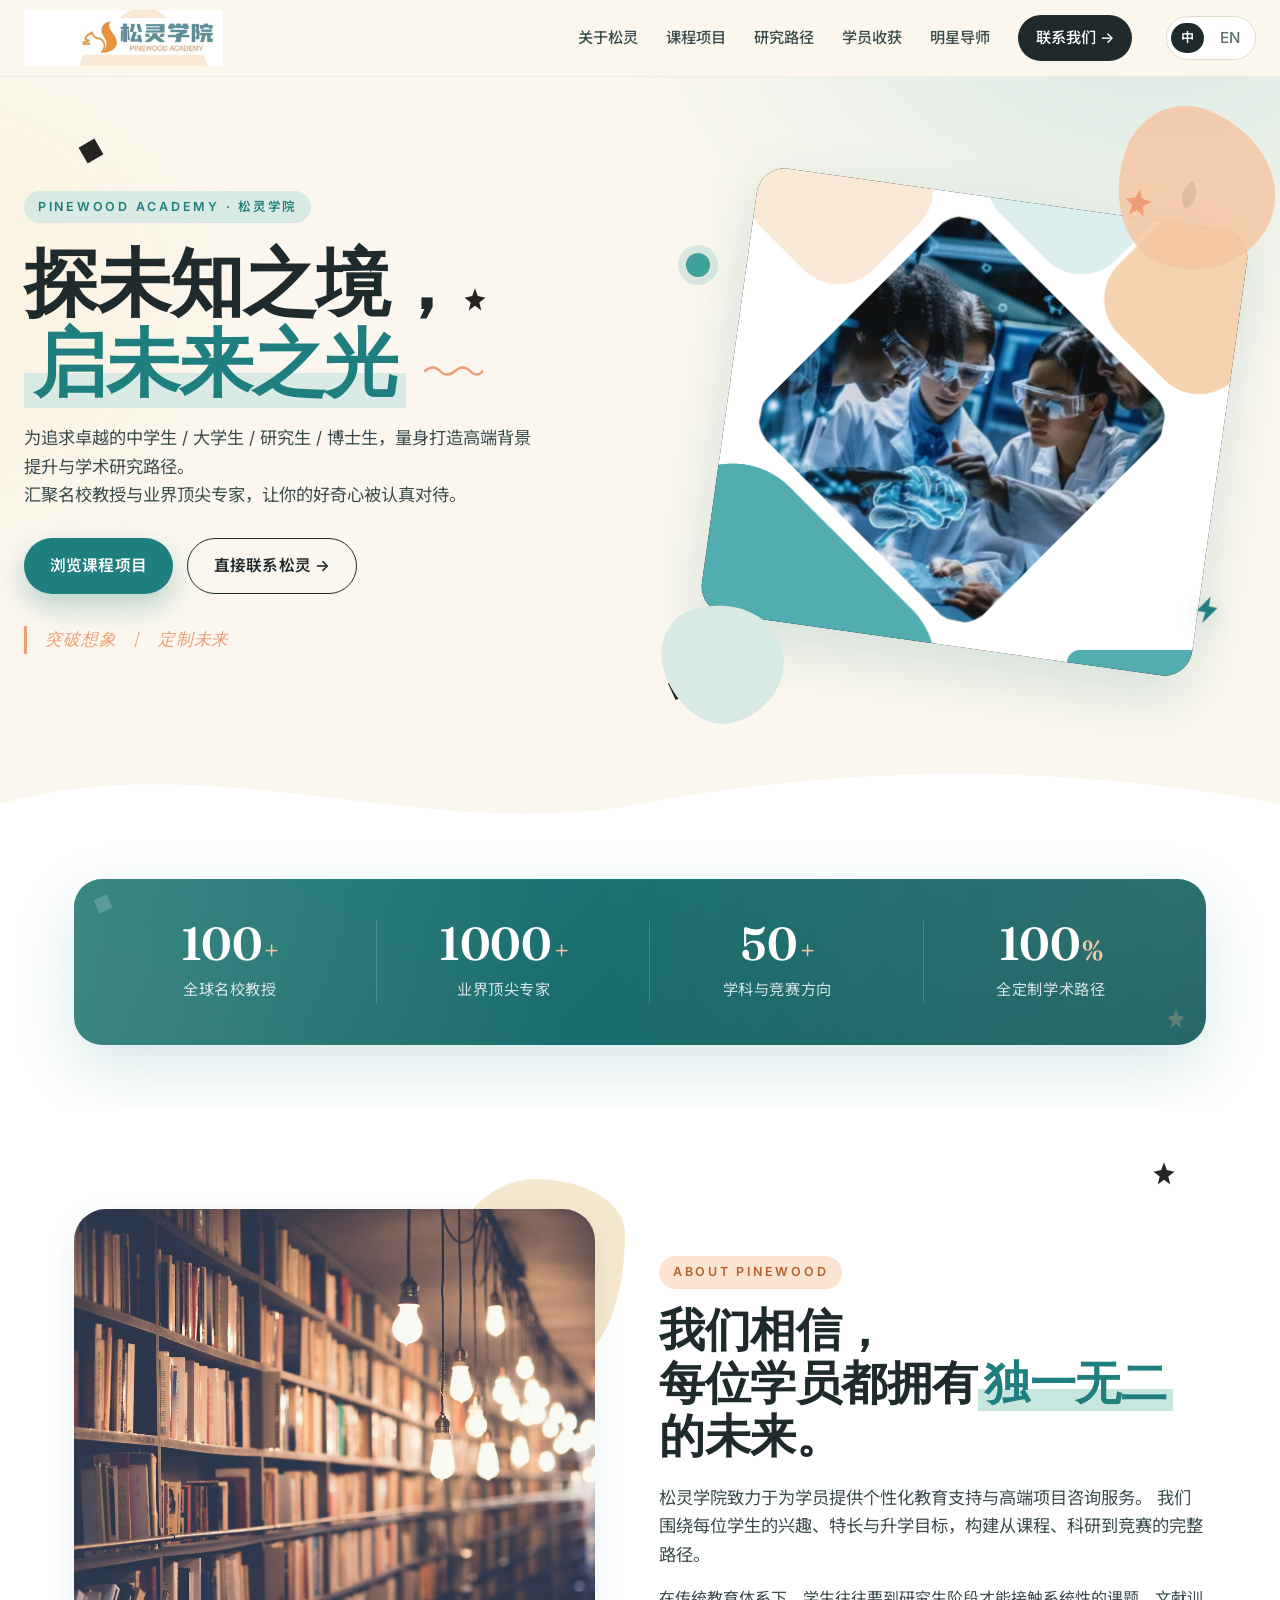
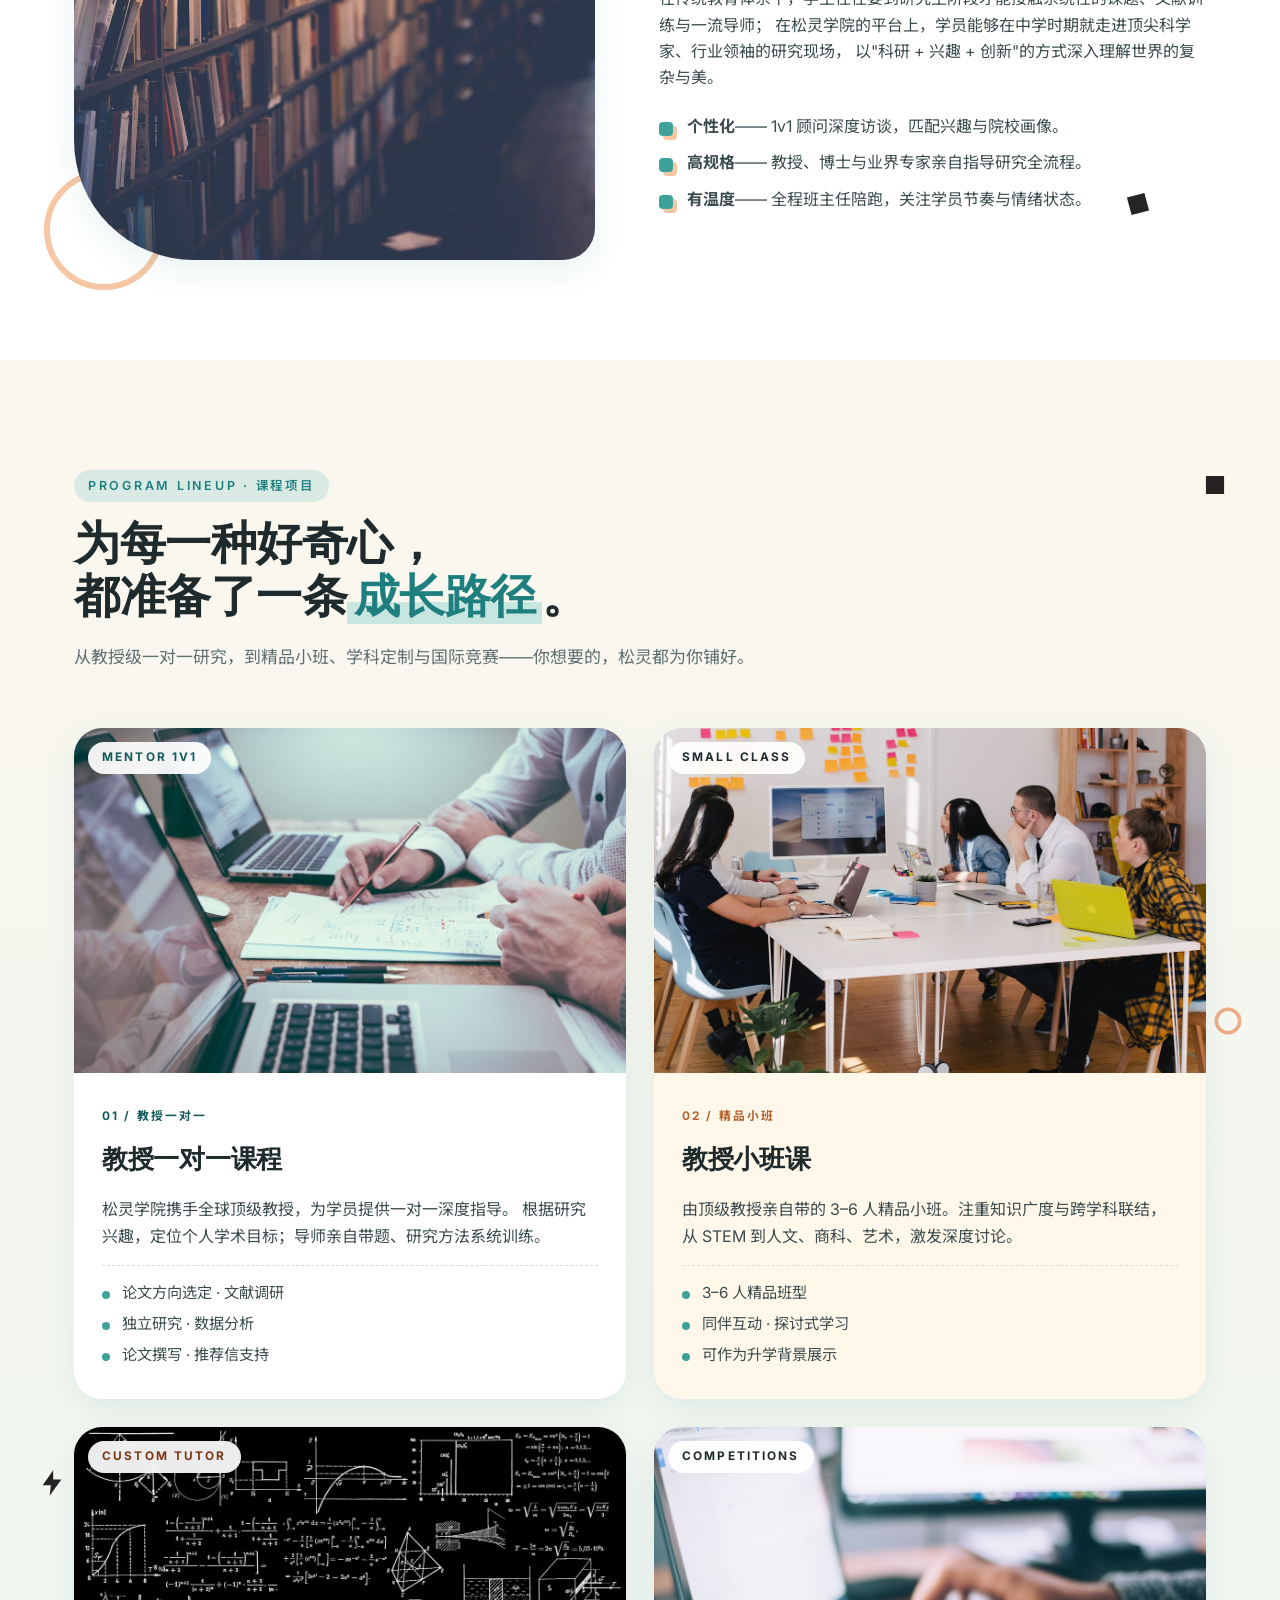
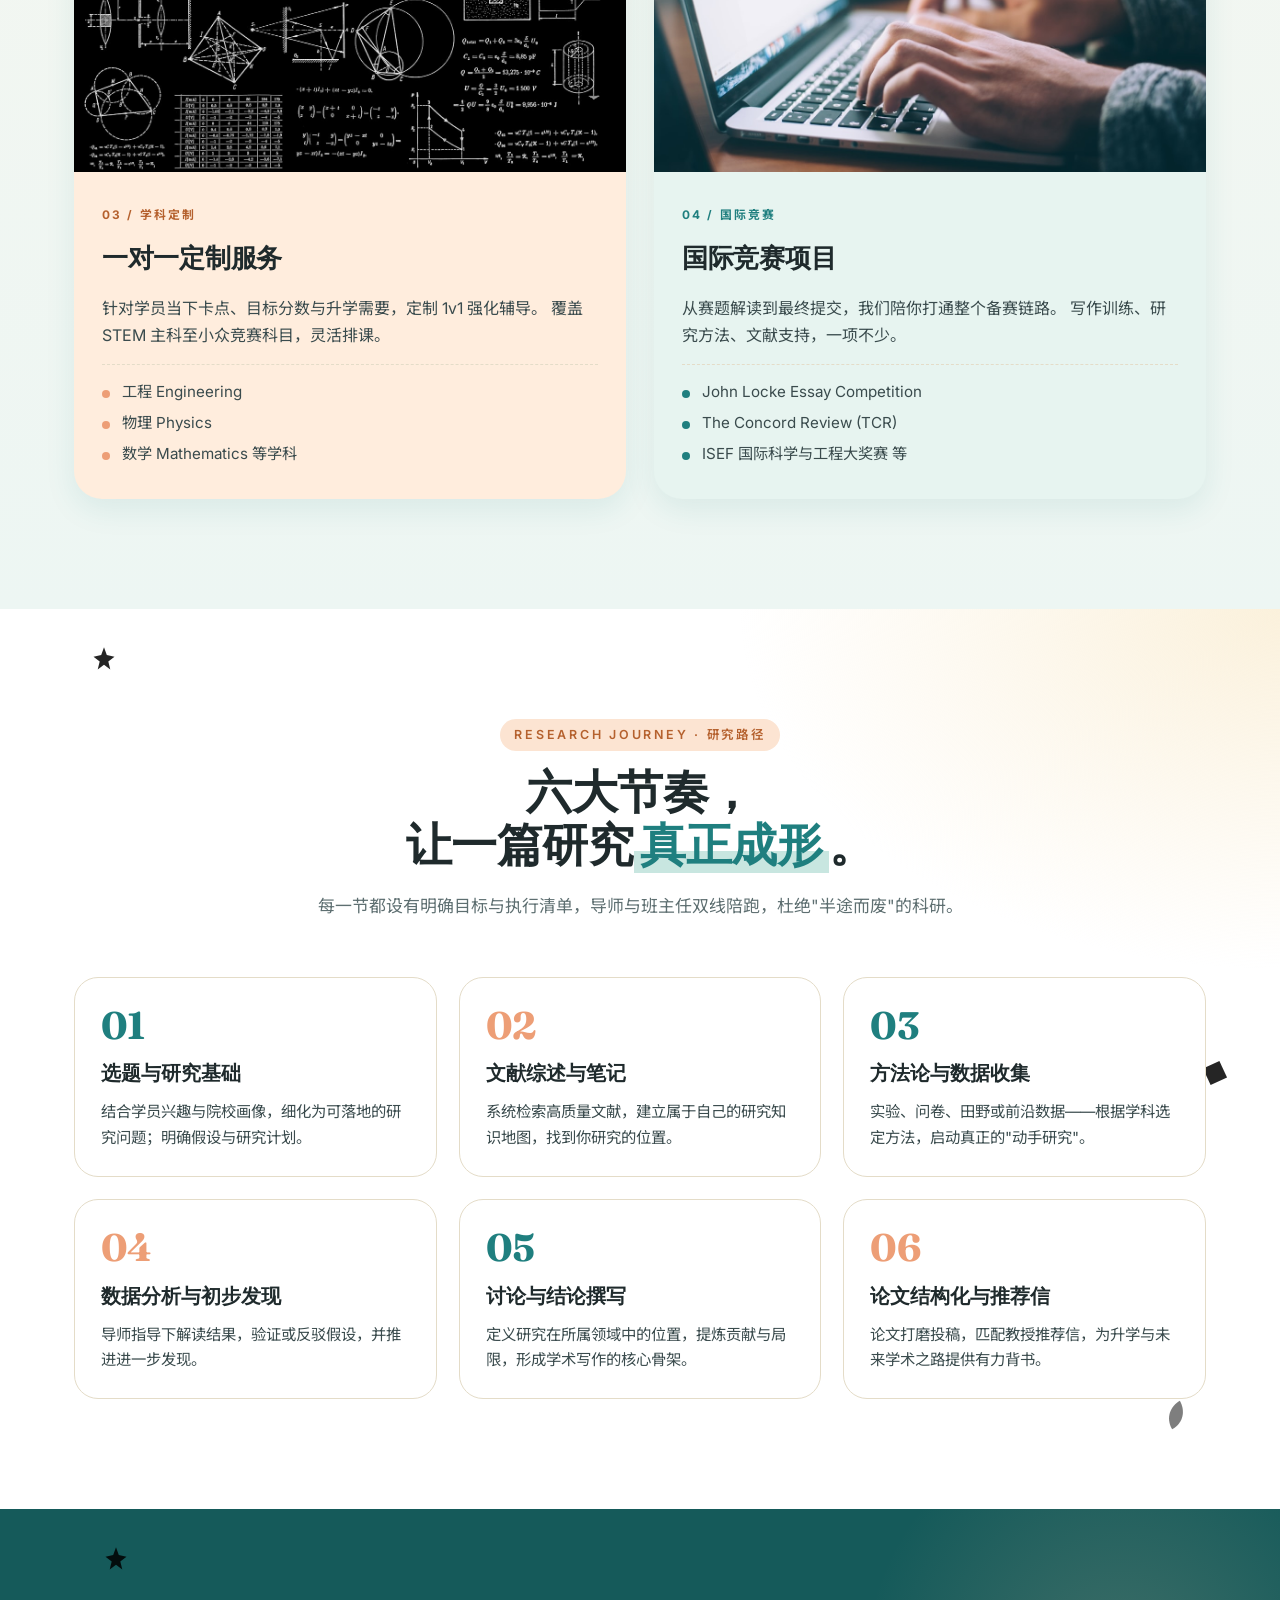
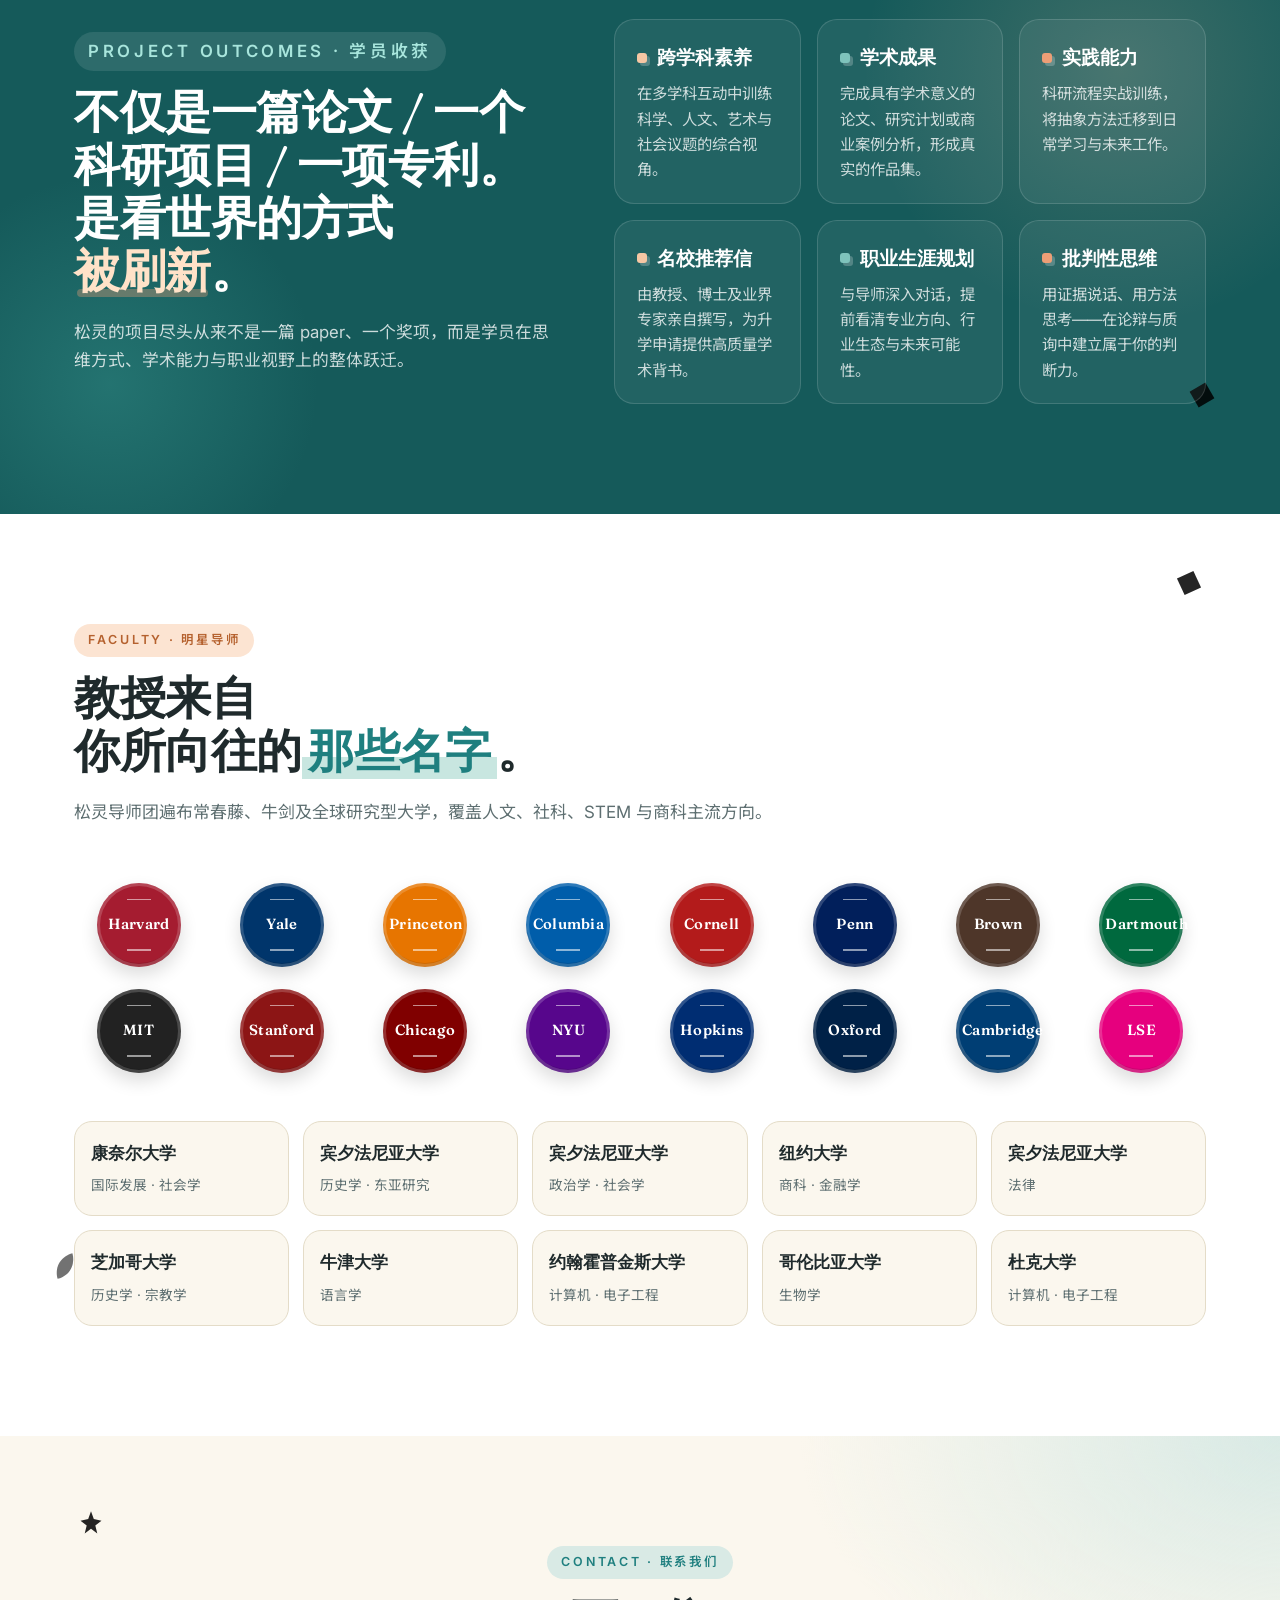
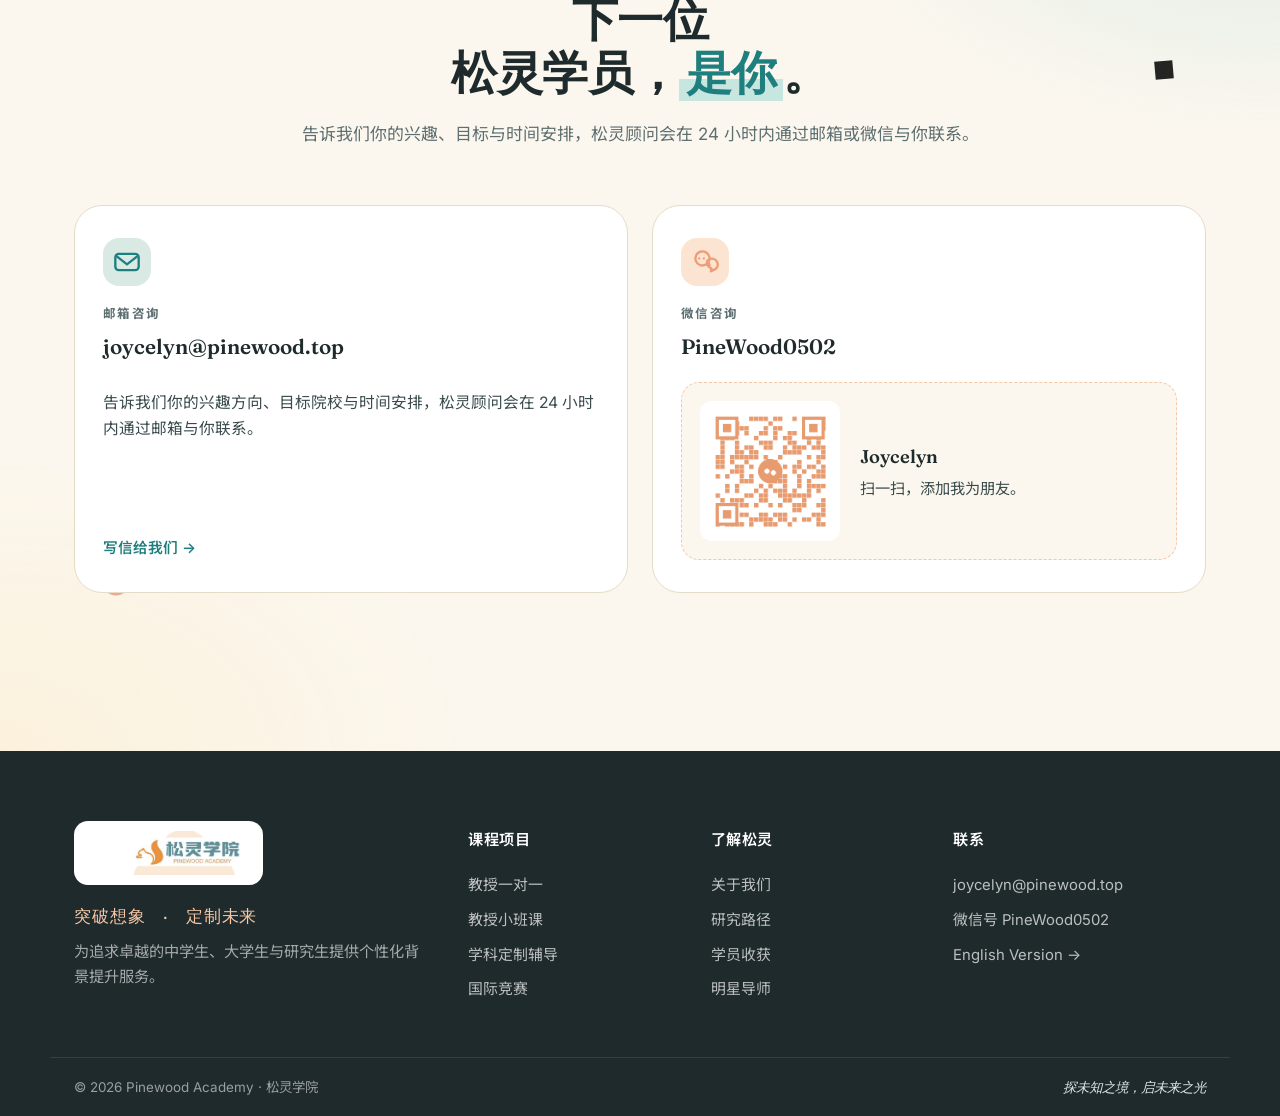
==== index.html @ 73271fda "Outcomes title: put 被刷新 on its own line" ====
<!doctype html>
<html lang="zh-CN">
<head>
  <meta charset="utf-8" />
  <meta name="viewport" content="width=device-width, initial-scale=1" />
  <title>Pinewood Academy · 松灵学院 — 突破想象 · 定制未来</title>
  <meta name="description" content="松灵学院 Pinewood Academy 为中学生、大学生、研究生与博士生提供个性化背景提升服务：教授 1v1 科研、小班课、学科定制辅导（工程、物理、数学），及 John Locke、TCR、ISEF 等国际竞赛全程指导。" />
  <link rel="preconnect" href="https://fonts.googleapis.com">
  <link rel="preconnect" href="https://fonts.gstatic.com" crossorigin>
  <link rel="stylesheet" href="https://fonts.googleapis.com/css2?family=Fraunces:opsz,wght@9..144,400;9..144,500;9..144,600;9..144,700&family=Noto+Sans+SC:wght@300;400;500;600;700&family=Inter:wght@400;500;600&display=swap">
  <link rel="stylesheet" href="styles.css">
</head>
<body>

<!-- shared decorative SVG library -->
<svg width="0" height="0" style="position:absolute" aria-hidden="true">
  <defs>
    <symbol id="dia" viewBox="0 0 24 24"><path d="M12 1 L23 12 L12 23 L1 12 Z"/></symbol>
    <symbol id="star" viewBox="0 0 24 24"><path d="M12 2l2.4 6.5L21 10l-5.3 4.2L17.4 21 12 17 6.6 21l1.7-6.8L3 10l6.6-1.5z"/></symbol>
    <symbol id="ring" viewBox="0 0 24 24"><circle cx="12" cy="12" r="10" fill="none" stroke-width="3"/></symbol>
    <symbol id="squig" viewBox="0 0 60 14"><path d="M2 7 Q 10 0, 17 7 T 32 7 T 47 7 T 60 7" stroke-width="2.4" fill="none" stroke-linecap="round"/></symbol>
    <symbol id="bolt" viewBox="0 0 24 24"><path d="M13 1 L4 14 H11 L10 23 L20 9 H13 Z"/></symbol>
    <symbol id="leaf" viewBox="0 0 24 24"><path d="M3 21 C 3 9, 12 3, 21 3 C 21 12, 15 21, 3 21 Z"/></symbol>
  </defs>
</svg>

<!-- ============== NAV ============== -->
<header class="nav" id="nav">
  <div class="nav__inner">
    <a href="#top" class="nav__logo" aria-label="Pinewood Academy">
      <img src="assets/logo-original.png" alt="松灵学院 Pinewood Academy" />
    </a>
    <nav class="nav__links" aria-label="主导航">
      <a href="#about">关于松灵</a>
      <a href="#programs">课程项目</a>
      <a href="#process">研究路径</a>
      <a href="#outcomes">学员收获</a>
      <a href="#faculty">明星导师</a>
      <a href="#contact" class="nav__cta">联系我们 →</a>
      <div class="lang">
        <span class="lang__cur">中</span>
        <a href="english.html" class="lang__alt">EN</a>
      </div>
    </nav>
    <button class="nav__burger" aria-label="菜单" aria-controls="mobileMenu" aria-expanded="false">
      <span></span><span></span><span></span>
    </button>
  </div>
  <nav class="nav__mobile" id="mobileMenu" hidden>
    <a href="#about">关于松灵</a>
    <a href="#programs">课程项目</a>
    <a href="#process">研究路径</a>
    <a href="#outcomes">学员收获</a>
    <a href="#faculty">明星导师</a>
    <a href="#contact" class="nav__cta">联系我们</a>
    <a href="english.html" class="lang-m">English →</a>
  </nav>
</header>

<a id="top"></a>

<!-- ============== HERO ============== -->
<section class="hero">
  <svg class="sc sc-1" aria-hidden="true"><use href="#dia"/></svg>
  <svg class="sc sc-2" aria-hidden="true"><use href="#star"/></svg>
  <svg class="sc sc-4" aria-hidden="true"><use href="#dia"/></svg>
  <svg class="sc sc-5" aria-hidden="true"><use href="#leaf"/></svg>

  <div class="hero__inner">
    <div class="hero__copy">
      <p class="eyebrow">Pinewood Academy · 松灵学院</p>
      <h1 class="hero__title">
        探未知之境，<br/>
        <span class="hero__highlight">启未来之光</span>
        <svg class="hl-squig" aria-hidden="true"><use href="#squig"/></svg>
      </h1>
      <p class="hero__sub">
        为追求卓越的中学生 / 大学生 / 研究生 / 博士生，量身打造高端背景提升与学术研究路径。<br/>
        汇聚名校教授与业界顶尖专家，让你的好奇心被认真对待。
      </p>
      <div class="hero__cta">
        <a href="#programs" class="btn btn--primary">浏览课程项目</a>
        <a href="#contact" class="btn btn--ghost">直接联系松灵 →</a>
      </div>
      <div class="hero__tag">突破想象　|　定制未来</div>
    </div>

    <div class="hero__media">
      <div class="hero__diamond">
        <img src="assets/hero-science.png" alt="松灵学员在实验室探索科学" />
      </div>
      <span class="shape shape--blob blob-1" aria-hidden="true"></span>
      <span class="shape shape--blob blob-2" aria-hidden="true"></span>
      <span class="shape shape--circle circle-1" aria-hidden="true"></span>
      <svg class="shape shape--star" aria-hidden="true" viewBox="0 0 24 24"><path d="M12 2l2.4 6.5L21 10l-5.3 4.2L17.4 21 12 17 6.6 21l1.7-6.8L3 10l6.6-1.5z"/></svg>
      <svg class="shape shape--bolt" aria-hidden="true"><use href="#bolt"/></svg>
    </div>
  </div>

  <svg class="hero__wave" viewBox="0 0 1440 80" preserveAspectRatio="none" aria-hidden="true">
    <path d="M0 60 C 240 0, 480 100, 720 60 S 1200 20, 1440 60 L1440 80 L0 80 Z" />
  </svg>
</section>

<!-- ============== STATS BAND ============== -->
<section class="stats">
  <div class="container">
    <div class="stats__grid">
      <svg class="stats__deco s-d-1" aria-hidden="true"><use href="#dia"/></svg>
      <svg class="stats__deco s-d-2" aria-hidden="true"><use href="#star"/></svg>

      <div class="stat">
        <div class="stat__num">100<span>+</span></div>
        <div class="stat__lbl">全球名校教授</div>
      </div>
      <div class="stat">
        <div class="stat__num">1000<span>+</span></div>
        <div class="stat__lbl">业界顶尖专家</div>
      </div>
      <div class="stat">
        <div class="stat__num">50<span>+</span></div>
        <div class="stat__lbl">学科与竞赛方向</div>
      </div>
      <div class="stat">
        <div class="stat__num">100<span>%</span></div>
        <div class="stat__lbl">全定制学术路径</div>
      </div>
    </div>
  </div>
</section>

<!-- ============== ABOUT ============== -->
<section class="about" id="about">
  <svg class="sc sc-6" aria-hidden="true"><use href="#star"/></svg>
  <svg class="sc sc-7" aria-hidden="true"><use href="#dia"/></svg>
  <svg class="sc sc-8" aria-hidden="true"><use href="#squig"/></svg>

  <div class="container about__grid">
    <div class="about__media">
      <img src="assets/about-photo.jpg" alt="松灵学院学术氛围" class="about__photo" />
      <span class="shape shape--blob blob-3" aria-hidden="true"></span>
      <span class="shape shape--ring ring-1" aria-hidden="true"></span>
    </div>
    <div class="about__copy">
      <p class="eyebrow eyebrow--peach">About Pinewood</p>
      <h2 class="h2">我们相信，<br/>每位学员都拥有<span class="u-mark">独一无二</span>的未来。</h2>
      <p class="lead">
        松灵学院致力于为学员提供个性化教育支持与高端项目咨询服务。
        我们围绕每位学生的兴趣、特长与升学目标，构建从课程、科研到竞赛的完整路径。
      </p>
      <p>
        在传统教育体系下，学生往往要到研究生阶段才能接触系统性的课题、文献训练与一流导师；
        在松灵学院的平台上，学员能够在中学时期就走进顶尖科学家、行业领袖的研究现场，
        以"科研 + 兴趣 + 创新"的方式深入理解世界的复杂与美。
      </p>
      <ul class="about__bullets">
        <li><strong>个性化</strong>—— 1v1 顾问深度访谈，匹配兴趣与院校画像。</li>
        <li><strong>高规格</strong>—— 教授、博士与业界专家亲自指导研究全流程。</li>
        <li><strong>有温度</strong>—— 全程班主任陪跑，关注学员节奏与情绪状态。</li>
      </ul>
    </div>
  </div>
</section>

<!-- ============== PROGRAMS ============== -->
<section class="programs" id="programs">
  <svg class="sc sc-9" aria-hidden="true"><use href="#dia"/></svg>
  <svg class="sc sc-10" aria-hidden="true"><use href="#bolt"/></svg>
  <svg class="sc sc-11" aria-hidden="true"><use href="#ring"/></svg>

  <div class="container">
    <header class="section-head">
      <p class="eyebrow">Program Lineup · 课程项目</p>
      <h2 class="h2">为每一种好奇心，<br/>都准备了一条<span class="u-mark">成长路径</span>。</h2>
      <p class="section-head__sub">
        从教授级一对一研究，到精品小班、学科定制与国际竞赛——你想要的，松灵都为你铺好。
      </p>
    </header>

    <div class="programs__grid">
      <article class="card card--teal">
        <div class="card__media">
          <img src="assets/p-1v1.jpg" alt="教授一对一深度科研" loading="lazy"/>
          <div class="card__chip">Mentor 1v1</div>
        </div>
        <div class="card__body">
          <span class="card__tag">01 / 教授一对一</span>
          <h3 class="card__title">教授一对一课程</h3>
          <p>
            松灵学院携手全球顶级教授，为学员提供一对一深度指导。
            根据研究兴趣，定位个人学术目标；导师亲自带题、研究方法系统训练。
          </p>
          <ul class="card__points">
            <li>论文方向选定 · 文献调研</li>
            <li>独立研究 · 数据分析</li>
            <li>论文撰写 · 推荐信支持</li>
          </ul>
        </div>
      </article>

      <article class="card card--cream">
        <div class="card__media">
          <img src="assets/p-class.jpg" alt="精品小班讨论" loading="lazy"/>
          <div class="card__chip">Small Class</div>
        </div>
        <div class="card__body">
          <span class="card__tag">02 / 精品小班</span>
          <h3 class="card__title">教授小班课</h3>
          <p>
            由顶级教授亲自带的 3–6 人精品小班。注重知识广度与跨学科联结，
            从 STEM 到人文、商科、艺术，激发深度讨论。
          </p>
          <ul class="card__points">
            <li>3–6 人精品班型</li>
            <li>同伴互动 · 探讨式学习</li>
            <li>可作为升学背景展示</li>
          </ul>
        </div>
      </article>

      <article class="card card--peach">
        <div class="card__media">
          <img src="assets/p-tutor.jpg" alt="学科定制辅导" loading="lazy"/>
          <div class="card__chip">Custom Tutor</div>
        </div>
        <div class="card__body">
          <span class="card__tag">03 / 学科定制</span>
          <h3 class="card__title">一对一定制服务</h3>
          <p>
            针对学员当下卡点、目标分数与升学需要，定制 1v1 强化辅导。
            覆盖 STEM 主科至小众竞赛科目，灵活排课。
          </p>
          <ul class="card__points">
            <li>工程 Engineering</li>
            <li>物理 Physics</li>
            <li>数学 Mathematics 等学科</li>
          </ul>
        </div>
      </article>

      <article class="card card--mint">
        <div class="card__media">
          <img src="assets/p-essay.jpg" alt="国际竞赛写作与备赛" loading="lazy"/>
          <div class="card__chip">Competitions</div>
        </div>
        <div class="card__body">
          <span class="card__tag">04 / 国际竞赛</span>
          <h3 class="card__title">国际竞赛项目</h3>
          <p>
            从赛题解读到最终提交，我们陪你打通整个备赛链路。
            写作训练、研究方法、文献支持，一项不少。
          </p>
          <ul class="card__points">
            <li>John Locke Essay Competition</li>
            <li>The Concord Review (TCR)</li>
            <li>ISEF 国际科学与工程大奖赛 等</li>
          </ul>
        </div>
      </article>
    </div>
  </div>
</section>

<!-- ============== PROCESS ============== -->
<section class="process" id="process">
  <svg class="sc sc-12" aria-hidden="true"><use href="#star"/></svg>
  <svg class="sc sc-13" aria-hidden="true"><use href="#leaf"/></svg>
  <svg class="sc sc-14" aria-hidden="true"><use href="#dia"/></svg>

  <div class="container">
    <header class="section-head section-head--center">
      <p class="eyebrow eyebrow--peach">Research Journey · 研究路径</p>
      <h2 class="h2">六大节奏，<br/>让一篇研究<span class="u-mark">真正成形</span>。</h2>
      <p class="section-head__sub">
        每一节都设有明确目标与执行清单，导师与班主任双线陪跑，杜绝"半途而废"的科研。
      </p>
    </header>

    <ol class="steps">
      <li class="step">
        <span class="step__num">01</span>
        <h4>选题与研究基础</h4>
        <p>结合学员兴趣与院校画像，细化为可落地的研究问题；明确假设与研究计划。</p>
      </li>
      <li class="step">
        <span class="step__num">02</span>
        <h4>文献综述与笔记</h4>
        <p>系统检索高质量文献，建立属于自己的研究知识地图，找到你研究的位置。</p>
      </li>
      <li class="step">
        <span class="step__num">03</span>
        <h4>方法论与数据收集</h4>
        <p>实验、问卷、田野或前沿数据——根据学科选定方法，启动真正的"动手研究"。</p>
      </li>
      <li class="step">
        <span class="step__num">04</span>
        <h4>数据分析与初步发现</h4>
        <p>导师指导下解读结果，验证或反驳假设，并推进进一步发现。</p>
      </li>
      <li class="step">
        <span class="step__num">05</span>
        <h4>讨论与结论撰写</h4>
        <p>定义研究在所属领域中的位置，提炼贡献与局限，形成学术写作的核心骨架。</p>
      </li>
      <li class="step">
        <span class="step__num">06</span>
        <h4>论文结构化与推荐信</h4>
        <p>论文打磨投稿，匹配教授推荐信，为升学与未来学术之路提供有力背书。</p>
      </li>
    </ol>
  </div>
</section>

<!-- ============== OUTCOMES (now 6 cards 3x2) ============== -->
<section class="outcomes" id="outcomes">
  <svg class="sc sc-15" aria-hidden="true"><use href="#star"/></svg>
  <svg class="sc sc-16" aria-hidden="true"><use href="#dia"/></svg>

  <div class="container outcomes__grid">
    <div class="outcomes__intro">
      <p class="eyebrow">Project Outcomes · 学员收获</p>
      <h2 class="h2">不仅是一篇论文 / 一个科研项目 / 一项专利。<br/>是看世界的方式<br/><span class="u-mark-light">被刷新</span>。</h2>
      <p>
        松灵的项目尽头从来不是一篇 paper、一个奖项，而是学员在思维方式、学术能力与职业视野上的整体跃迁。
      </p>
    </div>

    <div class="outcomes__cards">
      <div class="oc"><h4>跨学科素养</h4><p>在多学科互动中训练科学、人文、艺术与社会议题的综合视角。</p></div>
      <div class="oc"><h4>学术成果</h4><p>完成具有学术意义的论文、研究计划或商业案例分析，形成真实的作品集。</p></div>
      <div class="oc"><h4>实践能力</h4><p>科研流程实战训练，将抽象方法迁移到日常学习与未来工作。</p></div>
      <div class="oc"><h4>名校推荐信</h4><p>由教授、博士及业界专家亲自撰写，为升学申请提供高质量学术背书。</p></div>
      <div class="oc"><h4>职业生涯规划</h4><p>与导师深入对话，提前看清专业方向、行业生态与未来可能性。</p></div>
      <div class="oc"><h4>批判性思维</h4><p>用证据说话、用方法思考——在论辩与质询中建立属于你的判断力。</p></div>
    </div>
  </div>
</section>

<!-- ============== FACULTY ============== -->
<section class="faculty" id="faculty">
  <svg class="sc sc-17" aria-hidden="true"><use href="#dia"/></svg>
  <svg class="sc sc-18" aria-hidden="true"><use href="#leaf"/></svg>

  <div class="container">
    <header class="section-head">
      <p class="eyebrow eyebrow--peach">Faculty · 明星导师</p>
      <h2 class="h2">教授来自<br/>你所向往的<span class="u-mark">那些名字</span>。</h2>
      <p class="section-head__sub">
        松灵导师团遍布常春藤、牛剑及全球研究型大学，覆盖人文、社科、STEM 与商科主流方向。
      </p>
    </header>

    <div class="schools-grid">
      <div class="school" style="--c:#A51C30"><div class="school__crest"><span>Harvard</span></div></div>
      <div class="school" style="--c:#00356B"><div class="school__crest"><span>Yale</span></div></div>
      <div class="school" style="--c:#E77500"><div class="school__crest"><span>Princeton</span></div></div>
      <div class="school" style="--c:#005DAA"><div class="school__crest"><span>Columbia</span></div></div>
      <div class="school" style="--c:#B31B1B"><div class="school__crest"><span>Cornell</span></div></div>
      <div class="school" style="--c:#011F5B"><div class="school__crest"><span>Penn</span></div></div>
      <div class="school" style="--c:#4E3629"><div class="school__crest"><span>Brown</span></div></div>
      <div class="school" style="--c:#00693E"><div class="school__crest"><span>Dartmouth</span></div></div>
      <div class="school" style="--c:#222"><div class="school__crest"><span>MIT</span></div></div>
      <div class="school" style="--c:#8C1515"><div class="school__crest"><span>Stanford</span></div></div>
      <div class="school" style="--c:#800000"><div class="school__crest"><span>Chicago</span></div></div>
      <div class="school" style="--c:#57068C"><div class="school__crest"><span>NYU</span></div></div>
      <div class="school" style="--c:#002D72"><div class="school__crest"><span>Hopkins</span></div></div>
      <div class="school" style="--c:#002147"><div class="school__crest"><span>Oxford</span></div></div>
      <div class="school" style="--c:#003E74"><div class="school__crest"><span>Cambridge</span></div></div>
      <div class="school" style="--c:#E6007E"><div class="school__crest"><span>LSE</span></div></div>
    </div>

    <div class="faculty__strip">
      <div class="fchip"><b>康奈尔大学</b><span>国际发展 · 社会学</span></div>
      <div class="fchip"><b>宾夕法尼亚大学</b><span>历史学 · 东亚研究</span></div>
      <div class="fchip"><b>宾夕法尼亚大学</b><span>政治学 · 社会学</span></div>
      <div class="fchip"><b>纽约大学</b><span>商科 · 金融学</span></div>
      <div class="fchip"><b>宾夕法尼亚大学</b><span>法律</span></div>
      <div class="fchip"><b>芝加哥大学</b><span>历史学 · 宗教学</span></div>
      <div class="fchip"><b>牛津大学</b><span>语言学</span></div>
      <div class="fchip"><b>约翰霍普金斯大学</b><span>计算机 · 电子工程</span></div>
      <div class="fchip"><b>哥伦比亚大学</b><span>生物学</span></div>
      <div class="fchip"><b>杜克大学</b><span>计算机 · 电子工程</span></div>
    </div>
  </div>
</section>

<!-- ============== CONTACT (static, WeChat-first) ============== -->
<section class="contact" id="contact">
  <svg class="sc sc-19" aria-hidden="true"><use href="#star"/></svg>
  <svg class="sc sc-20" aria-hidden="true"><use href="#dia"/></svg>
  <svg class="sc sc-21" aria-hidden="true"><use href="#ring"/></svg>

  <div class="container">
    <header class="section-head section-head--center">
      <p class="eyebrow">Contact · 联系我们</p>
      <h2 class="h2">下一位<br/>松灵学员，<span class="u-mark">是你</span>。</h2>
      <p class="section-head__sub">
        告诉我们你的兴趣、目标与时间安排，松灵顾问会在 24 小时内通过邮箱或微信与你联系。
      </p>
    </header>

    <div class="contact__layout">
      <a class="cc cc--email cc--lg" href="mailto:joycelyn@pinewood.top">
        <svg viewBox="0 0 24 24" class="cc__ico" aria-hidden="true">
          <rect x="2" y="5" width="20" height="14" rx="3" fill="none" stroke="currentColor" stroke-width="2"/>
          <path d="M3 7 L12 14 L21 7" fill="none" stroke="currentColor" stroke-width="2" stroke-linejoin="round"/>
        </svg>
        <span class="cc__lbl">邮箱咨询</span>
        <span class="cc__val">joycelyn@pinewood.top</span>
        <p class="cc__desc">告诉我们你的兴趣方向、目标院校与时间安排，松灵顾问会在 24 小时内通过邮箱与你联系。</p>
        <span class="cc__cta">写信给我们 →</span>
      </a>

      <div class="cc cc--wechat cc--lg">
        <svg viewBox="0 0 24 24" class="cc__ico" aria-hidden="true">
          <path d="M9 3a6 6 0 1 0 4 11l3 1-1-3a6 6 0 0 0-6-9z" fill="none" stroke="currentColor" stroke-width="2" stroke-linejoin="round"/>
          <circle cx="7" cy="9" r="1" fill="currentColor"/><circle cx="11" cy="9" r="1" fill="currentColor"/>
          <path d="M14 11a5 5 0 1 1 5 8l-2 1 .5-2.5A5 5 0 0 1 14 11z" fill="none" stroke="currentColor" stroke-width="2" stroke-linejoin="round"/>
        </svg>
        <span class="cc__lbl">微信咨询</span>
        <span class="cc__val">PineWood0502</span>
        <div class="cc__qr">
          <div class="cc__qr-img">
            <img src="assets/wechat-qr.png" alt="松灵学院微信二维码" onerror="this.style.display='none'; this.parentNode.classList.add('cc__qr-placeholder')" />
          </div>
          <div class="cc__qr-hint">
            <strong>Joycelyn</strong>
            <span>扫一扫，添加我为朋友。</span>
          </div>
        </div>
      </div>
    </div>
  </div>
</section>

<!-- ============== FOOTER ============== -->
<footer class="footer">
  <div class="container footer__grid">
    <div class="footer__brand">
      <img src="assets/logo-original.png" alt="Pinewood Academy logo" />
      <p class="footer__tag">突破想象　·　定制未来</p>
      <p class="footer__sm">为追求卓越的中学生、大学生与研究生提供个性化背景提升服务。</p>
    </div>
    <div class="footer__col">
      <h5>课程项目</h5>
      <a href="#programs">教授一对一</a>
      <a href="#programs">教授小班课</a>
      <a href="#programs">学科定制辅导</a>
      <a href="#programs">国际竞赛</a>
    </div>
    <div class="footer__col">
      <h5>了解松灵</h5>
      <a href="#about">关于我们</a>
      <a href="#process">研究路径</a>
      <a href="#outcomes">学员收获</a>
      <a href="#faculty">明星导师</a>
    </div>
    <div class="footer__col">
      <h5>联系</h5>
      <a href="mailto:joycelyn@pinewood.top">joycelyn@pinewood.top</a>
      <a href="#contact">微信号 PineWood0502</a>
      <a href="english.html">English Version →</a>
    </div>
  </div>
  <div class="footer__bar">
    <span>© <span id="yr"></span> Pinewood Academy · 松灵学院</span>
    <span class="footer__bar-r">探未知之境，启未来之光</span>
  </div>
</footer>

<script src="script.js"></script>
</body>
</html>
---- styles.css ----
/* ============================================================
   Pinewood Academy · 松灵学院
   Palette drawn from the logo / product manual:
     - Deep teal      #1F7F7F
     - Mid teal       #4FA8A0
     - Mint pale      #CFE6E0
     - Cream          #F6E8CE
     - Peach          #ED9E76
     - Soft peach     #F6C7A4
     - Charcoal       #1F2A2C
     - Off-white      #FBF7EE
   ============================================================ */

:root{
  --teal-900:#155A5A;
  --teal-700:#1F7F7F;
  --teal-500:#3FA29A;
  --teal-300:#7FC3BC;
  --mint-100:#D9EAE5;
  --mint-50:#EDF6F3;
  --cream-200:#F6E8CE;
  --cream-100:#FBF1DC;
  --peach-500:#ED9E76;
  --peach-300:#F6C7A4;
  --ink-900:#1F2A2C;
  --ink-700:#3A4B4D;
  --ink-500:#5E6F71;
  --ink-300:#92A1A3;
  --paper:#FBF7EE;
  --white:#FFFFFF;
  --line: #E4DCC8;

  --shadow-1: 0 10px 30px rgba(31,127,127,0.10);
  --shadow-2: 0 22px 60px rgba(31,127,127,0.18);

  --radius-lg: 28px;
  --radius-md: 18px;
  --radius-sm: 12px;

  --font-sans: "Inter","Noto Sans SC","PingFang SC","Microsoft YaHei",system-ui,-apple-system,sans-serif;
  --font-serif:"Fraunces","Noto Serif SC","Songti SC",Georgia,serif;
}

*{box-sizing:border-box}
html,body{margin:0;padding:0}
html{scroll-behavior:smooth}
body{
  font-family: var(--font-sans);
  color: var(--ink-900);
  background: var(--paper);
  font-size:16px;
  line-height:1.65;
  -webkit-font-smoothing:antialiased;
  overflow-x:hidden;
}
img{max-width:100%;display:block}
a{color:inherit;text-decoration:none}
ul,ol{margin:0;padding:0;list-style:none}
button{font:inherit;cursor:pointer;border:0;background:none;color:inherit}

.container{
  max-width:1180px;
  margin:0 auto;
  padding:0 24px;
  position:relative;
}

/* === typography === */
.eyebrow{
  display:inline-block;
  font-family:var(--font-sans);
  font-size:.78rem;
  letter-spacing:.22em;
  text-transform:uppercase;
  color:var(--teal-700);
  font-weight:600;
  margin:0 0 14px;
  padding:6px 14px;
  background:var(--mint-100);
  border-radius:999px;
}
.eyebrow--peach{
  color:#B5612E;
  background:#FCE4D2;
}
.h2{
  font-family:var(--font-serif);
  font-weight:600;
  font-size: clamp(2rem, 3.6vw, 3.1rem);
  line-height:1.15;
  letter-spacing:-.01em;
  margin:0 0 22px;
  color:var(--ink-900);
}
.lead{
  font-size:1.08rem;
  color:var(--ink-700);
  margin:0 0 14px;
}
p{ color: var(--ink-700); }

/* highlighted phrase */
.u-mark{
  color:var(--teal-700);
  background: linear-gradient(180deg, transparent 62%, #C8E6E0 62%);
  padding: 0 .14em;
  position:relative;
}
.u-mark-light{
  color: #FFE2C8;
  position:relative;
}
.u-mark-light::after{
  content:""; position:absolute; left:2%; right:2%; bottom: 4%;
  height:8px; background: rgba(237,158,118,.35); border-radius:8px;
  z-index:-1;
}

/* ===================== SHARED SCATTERED SHAPES ===================== */
.sc{
  position:absolute;
  pointer-events:none;
  opacity:.85;
  z-index:0;
}
.sc[href*="dia"],.sc[xlink\:href*="dia"],
svg.sc{ width:28px;height:28px}

/* hero squig */
.hl-squig{
  display:inline-block;
  width: 60px; height: 14px;
  fill: none; stroke: var(--peach-500);
  margin-left: 4px;
  vertical-align: middle;
}

/* hero scatter positions */
.sc-1{ top: 8%;  left: 6%;   color: var(--peach-500); transform: rotate(15deg); width:24px;height:24px }
.sc-2{ top: 28%; left: 36%;  color: var(--teal-500);  width:20px;height:20px }
.sc-3{ top: 70%; left: 4%;   color: var(--peach-300); width:40px;height:40px; stroke: var(--peach-500); }
.sc-4{ top: 80%; left: 52%;  color: var(--teal-700);  width:18px;height:18px; transform: rotate(20deg)}
.sc-5{ top: 14%; right: 6%;  color: var(--teal-300);  width:36px;height:36px; transform: rotate(-30deg); opacity:.5}
/* about scatter */
.sc-6{ top: 6%;  right: 8%;  color: var(--peach-500); width:24px;height:24px}
.sc-7{ top: 80%; right: 10%; color: var(--teal-500);  width:18px;height:18px; transform: rotate(30deg)}
.sc-8{ top: 50%; left: 3%;   color: var(--peach-500); width:54px;height:14px; opacity:.6}
/* programs scatter */
.sc-9 { top: 6%;  right: 4%; color: var(--teal-700); width:22px;height:22px; transform: rotate(45deg)}
.sc-10{ top: 60%; left: 3%;  color: var(--peach-500); width:28px;height:28px}
.sc-11{ top: 35%; right: 3%; color: var(--peach-300); stroke: var(--peach-500); width:50px;height:50px}
/* process scatter */
.sc-12{ top: 4%;  left: 7%;  color: var(--peach-500); width:24px;height:24px}
.sc-13{ top: 88%; right: 7%; color: var(--teal-500); width:30px;height:30px; transform: rotate(-30deg); opacity:.5}
.sc-14{ top: 50%; right: 4%; color: var(--peach-500); width:18px;height:18px; transform: rotate(20deg)}
/* outcomes scatter (light shapes on dark bg) */
.sc-15{ top: 6%; left: 8%;  color: rgba(255,255,255,.18); width:30px;height:30px}
.sc-16{ top: 78%; right: 5%; color: rgba(246,199,164,.5); width:22px;height:22px; transform: rotate(15deg)}
/* faculty scatter */
.sc-17{ top: 6%; right: 6%; color: var(--peach-500); width:22px;height:22px; transform: rotate(20deg)}
.sc-18{ top: 80%; left: 4%; color: var(--teal-500); width:30px;height:30px; transform: rotate(-15deg); opacity:.55}
/* contact scatter */
.sc-19{ top: 8%;  left: 6%;  color: var(--peach-500); width:24px;height:24px}
.sc-20{ top: 24%; right: 8%; color: var(--teal-500);  width:18px;height:18px; transform: rotate(40deg)}
.sc-21{ top: 80%; left: 8%;  color: var(--peach-300); stroke: var(--peach-500); width:46px;height:46px}

/* ===================== NAV ===================== */
.nav{
  position:sticky;top:0;z-index:50;
  background: rgba(251,247,238,.85);
  backdrop-filter: saturate(160%) blur(14px);
  border-bottom: 1px solid rgba(31,42,44,.06);
}
.nav__inner{
  max-width:1280px;margin:0 auto;
  padding: 10px 24px;
  display:flex;align-items:center;gap:32px;
}
.nav__logo img{ height:56px; width:auto; display:block }
.nav__links{
  margin-left:auto;
  display:flex;align-items:center;gap:28px;
}
.nav__links a{
  font-size:.95rem;
  font-weight:500;
  color:var(--ink-700);
  position:relative;
  transition: color .2s;
}
.nav__links a:hover{ color:var(--teal-700)}
.nav__links a:not(.nav__cta):after{
  content:"";position:absolute;left:0;bottom:-6px;height:2px;
  width:0;background:var(--teal-500);transition:width .25s ease;
}
.nav__links a:not(.nav__cta):hover:after{ width:100%}
.nav__cta{
  background:var(--ink-900);
  color:#fff !important;
  padding:10px 18px;
  border-radius:999px;
  font-weight:600;
  transition: transform .2s, background .2s;
}
.nav__cta:hover{ background:var(--teal-700); transform: translateY(-1px); color:#fff }

/* Language switcher */
.lang{
  display:inline-flex; align-items:center; gap:6px;
  margin-left: 6px;
  padding: 4px;
  border: 1px solid var(--line);
  border-radius: 999px;
  background: #fff;
}
.lang__cur{
  padding: 4px 10px;
  border-radius: 999px;
  background: var(--ink-900);
  color: #fff;
  font-size: .82rem;
  font-weight: 600;
}
.lang__alt{
  padding: 4px 10px;
  border-radius: 999px;
  color: var(--ink-500) !important;
  font-size: .82rem;
  font-weight: 600;
  letter-spacing: .04em;
}
.lang__alt:hover{ color: var(--teal-700) !important;}
.lang__alt::after{ display:none !important;}

.lang-m{ color: var(--teal-700) !important; font-weight:600;}

.nav__burger{
  display:none;
  margin-left:auto;
  width:42px;height:42px;
  border-radius:12px;
  background:var(--mint-100);
}
.nav__burger span{
  display:block;width:18px;height:2px;background:var(--ink-900);
  margin:3px auto;border-radius:2px;transition:.25s;
}
.nav__mobile{
  display:none;
  flex-direction:column;
  background:#fff;border-top:1px solid var(--line);
  padding:14px 24px 22px;
}
.nav__mobile a{
  padding:12px 4px;font-size:1.05rem;font-weight:500;
  border-bottom:1px solid var(--line);
}
.nav__mobile a:last-child{border-bottom:0}

/* ===================== BUTTONS ===================== */
.btn{
  display:inline-flex;align-items:center;justify-content:center;gap:10px;
  padding:14px 26px;
  border-radius:999px;
  font-weight:600;
  font-size:.98rem;
  letter-spacing:.01em;
  transition: transform .2s ease, box-shadow .2s ease, background .2s ease, color .2s ease;
  white-space:nowrap;
}
.btn--primary{
  background:var(--teal-700); color:#fff;
  box-shadow: 0 12px 28px rgba(31,127,127,.30);
}
.btn--primary:hover{ background:var(--teal-900); transform: translateY(-2px); box-shadow: 0 16px 36px rgba(31,127,127,.36)}
.btn--ghost{
  background:transparent; color:var(--ink-900);
  border:1.5px solid var(--ink-900);
}
.btn--ghost:hover{ background:var(--ink-900); color:#fff }
.btn--block{ width:100%; padding:16px 22px; }
.btn--lg{ padding:18px 36px; font-size:1.05rem }

/* ===================== HERO ===================== */
.hero{
  position:relative;
  padding: 36px 0 120px;
  background:
    radial-gradient(900px 600px at 90% -10%, var(--mint-100) 0%, transparent 60%),
    radial-gradient(700px 500px at -10% 30%, var(--cream-100) 0%, transparent 60%),
    var(--paper);
  overflow:hidden;
}
.hero__inner{
  max-width:1280px;margin:0 auto;
  padding: 28px 24px 0;
  display:grid;
  grid-template-columns: 1.05fr .95fr;
  gap: 48px;
  align-items:center;
  position:relative; z-index:1;
}
.hero__title{
  font-family:var(--font-serif);
  font-weight:600;
  font-size: clamp(2.6rem, 6vw, 4.6rem);
  line-height:1.08;
  letter-spacing:-.015em;
  margin: 6px 0 22px;
  color: var(--ink-900);
}
.hero__highlight{
  color: var(--teal-700);
  background: linear-gradient(180deg, transparent 62%, var(--mint-100) 62%);
  padding: 0 .12em;
}
.hero__sub{
  font-size:1.08rem;
  color:var(--ink-700);
  max-width: 520px;
  margin:0 0 28px;
}
.hero__cta{
  display:flex;gap:14px;flex-wrap:wrap;
  margin-bottom:32px;
}
.hero__tag{
  display:inline-block;
  font-family:var(--font-serif);
  font-style:italic;
  letter-spacing:.05em;
  color:var(--peach-500);
  font-weight:500;
  padding-left:18px;
  border-left: 3px solid var(--peach-500);
  font-size: 1.05rem;
}

.hero__media{
  position:relative;
  aspect-ratio: 1/1;
}
.hero__diamond{
  position:absolute;
  inset: 10% 6% 10% 6%;
  border-radius: 28px;
  background:#000;
  overflow:hidden;
  transform: rotate(8deg);
  box-shadow: var(--shadow-2);
  transition: transform .6s ease;
}
.hero__diamond img{
  width:100%;height:100%;object-fit:cover;
  transform: rotate(-8deg) scale(1.18);
}
.hero__diamond:hover{ transform: rotate(6deg) scale(1.01); }

.hero__wave{
  position:absolute;bottom:-1px;left:0;width:100%;height:80px;
  fill:var(--white);
}

/* hero decorative shapes (inside media) */
.shape{ position:absolute; display:block; pointer-events:none }
.shape--blob{ border-radius: 38% 62% 55% 45% / 40% 50% 50% 60%; }
.shape--circle{ border-radius:50%; }
.blob-1{ width:160px;height:160px;background:var(--peach-300);top:-30px;right:-20px;opacity:.85; transform:rotate(20deg)}
.blob-2{ width:120px;height:120px;background:var(--mint-100);bottom:-20px;left:-30px; transform:rotate(-15deg)}
.circle-1{ width:24px;height:24px;background:var(--teal-500);top:20%;left:-8px; box-shadow: 0 0 0 8px rgba(63,162,154,.18)}
.shape--star{ width:34px;height:34px;fill:var(--peach-500); top:8%; right:18%; transform:rotate(8deg)}
.shape--bolt{
  width:30px;height:30px; fill:var(--teal-700);
  bottom:14%; right:6%; transform: rotate(10deg);
  filter: drop-shadow(0 4px 10px rgba(31,127,127,.3));
}

/* ===================== STATS ===================== */
.stats{
  background:var(--white);
  padding: 56px 0 64px;
}
.stats__grid{
  display:grid;grid-template-columns: repeat(4, 1fr);
  gap: 18px;
  border-radius: var(--radius-lg);
  background: linear-gradient(135deg, var(--teal-700), var(--teal-900));
  color:#fff;
  padding: 42px 28px;
  box-shadow: var(--shadow-2);
  position:relative; overflow:hidden;
}
.stats__grid::before{
  content:"";position:absolute;inset:-30%;
  background: radial-gradient(circle at 80% 20%, rgba(255,255,255,.10), transparent 40%),
              radial-gradient(circle at 10% 80%, rgba(246,199,164,.18), transparent 40%);
  pointer-events:none;
}
.stats__deco{
  position:absolute; pointer-events:none; opacity:.45;
  fill: rgba(255,255,255,.4);
}
.s-d-1{ top:14px; left:18px; width:22px;height:22px; transform: rotate(20deg)}
.s-d-2{ bottom:14px; right:18px; width:24px;height:24px; fill: rgba(246,199,164,.6)}

.stat{ text-align:center; position:relative; z-index:1}
.stat + .stat{ border-left: 1px solid rgba(255,255,255,.18); }
.stat__num{
  font-family:var(--font-serif);
  font-size: clamp(2rem, 3.6vw, 3.2rem);
  font-weight:600;
  letter-spacing:-.01em;
  line-height:1;
}
.stat__num span{ color:var(--peach-300); margin-left:2px; font-size:.6em}
.stat__lbl{
  margin-top:10px;
  font-size:.95rem;
  color: rgba(255,255,255,.82);
  letter-spacing:.04em;
}

/* ===================== ABOUT ===================== */
.about{ padding: 100px 0; background:var(--white); position:relative; overflow:hidden}
.about__grid{
  display:grid;
  grid-template-columns: 1fr 1.05fr;
  gap: 64px;
  align-items:center;
  position:relative; z-index:1;
}
.about__media{ position:relative; aspect-ratio: 4/5; }
.about__photo{
  width:100%;height:100%;object-fit:cover;
  border-radius: 32px 32px 32px 120px;
  box-shadow: var(--shadow-1);
}
.about__badge{
  position:absolute;
  right:-22px; bottom: 30px;
  background: var(--peach-500);
  color:#fff;
  padding: 18px 22px;
  border-radius: 18px;
  box-shadow: var(--shadow-2);
  z-index:2;
  transform: rotate(-4deg);
  transition: transform .3s;
}
.about__badge:hover{ transform: rotate(0deg) translateY(-2px)}
.about__badge b{
  display:block;
  font-family: var(--font-serif);
  font-style:italic;
  font-size: 1.1rem;
  letter-spacing:.04em;
  margin-bottom: 2px;
}
.about__badge span{
  display:block;
  font-size:.84rem;
  line-height:1.3;
  color: rgba(255,255,255,.92);
}

.about .blob-3{
  width:180px;height:180px;background:var(--cream-200);
  right:-30px;top:-30px;
  border-radius: 50% 50% 30% 70% / 60% 30% 70% 40%;
  z-index:-1;
}
.about .ring-1{
  width:120px;height:120px;border-radius:50%;
  border: 6px solid var(--peach-300);
  bottom:-30px;left:-30px;
  z-index:-1;
}
.about__bullets{
  margin-top: 22px;
  display:flex;flex-direction:column;gap:10px;
}
.about__bullets li{
  position:relative;padding-left: 28px;
  color: var(--ink-700);
}
.about__bullets li::before{
  content:"";position:absolute;left:0;top:9px;
  width:14px;height:14px;border-radius:4px;
  background: var(--teal-500);
  box-shadow: 4px 4px 0 var(--peach-300);
}

/* ===================== PROGRAMS ===================== */
.programs{
  padding: 110px 0;
  background: linear-gradient(180deg, var(--paper), var(--mint-50));
  position:relative;
  overflow:hidden;
}
.section-head{ max-width: 720px; margin: 0 0 56px; position:relative; z-index:1 }
.section-head--center{ margin: 0 auto 56px; text-align:center }
.section-head__sub{
  color: var(--ink-500);
  font-size: 1.06rem;
}

.programs__grid{
  display:grid;
  grid-template-columns: 1fr 1fr;
  gap: 28px;
  position:relative; z-index:1;
}
.card{
  border-radius: var(--radius-lg);
  overflow:hidden;
  background:#fff;
  box-shadow: var(--shadow-1);
  display:flex;flex-direction:column;
  transition: transform .35s ease, box-shadow .35s ease;
  position:relative;
}
.card:hover{ transform: translateY(-6px); box-shadow: var(--shadow-2); }
.card__media{
  aspect-ratio: 16/10;
  overflow:hidden;
  background:#000;
  position:relative;
}
.card__media img{ width:100%;height:100%;object-fit:cover; transition: transform .6s ease}
.card:hover .card__media img{ transform: scale(1.05); }
.card__chip{
  position:absolute;
  top: 14px; left: 14px;
  background: rgba(255,255,255,.92);
  color: var(--ink-900);
  font-size:.74rem;
  letter-spacing:.18em;
  text-transform: uppercase;
  font-weight:700;
  padding: 6px 14px;
  border-radius: 999px;
  backdrop-filter: blur(6px);
}
.card--teal .card__chip{ color: var(--teal-900)}
.card--peach .card__chip{ color: #7A3914 }

.card__body{ padding: 28px 28px 32px }
.card__tag{
  display:inline-block;
  font-size:.74rem;letter-spacing:.18em;text-transform:uppercase;
  color: var(--teal-700);font-weight:700;
  margin-bottom:10px;
}
.card__title{
  font-family:var(--font-serif);font-weight:600;
  font-size: 1.65rem; letter-spacing:-.01em;
  margin: 0 0 12px;
}
.card__points{
  margin-top:14px;display:flex;flex-direction:column;gap:6px;
  border-top:1px dashed var(--line);
  padding-top:14px;
}
.card__points li{
  font-size:.95rem;color:var(--ink-700);
  position:relative; padding-left: 20px;
}
.card__points li::before{
  content:"";position:absolute;left:0;top:.7em;
  width:8px;height:8px;border-radius:50%;background:var(--teal-500);
}
.card--teal .card__tag{ color:var(--teal-900)}
.card--cream{ background: #FFF8EA;}
.card--cream .card__tag{ color:#B5612E }
.card--peach{ background: #FFEDDD; }
.card--peach .card__tag{ color:#B5612E }
.card--peach .card__points li::before{ background: var(--peach-500); }
.card--mint{ background: #E7F4F0; }
.card--mint .card__points li::before{ background: var(--teal-700)}

/* ===================== PROCESS ===================== */
.process{
  padding: 110px 0;
  position:relative;
  overflow:hidden;
  background:
    radial-gradient(900px 600px at 100% 0%, var(--cream-100), transparent 60%),
    var(--white);
}
.steps{
  display:grid;
  grid-template-columns: repeat(3, 1fr);
  gap: 22px;
  counter-reset: stepcount;
  position:relative; z-index:1;
}
.step{
  background: var(--white);
  border:1px solid var(--line);
  border-radius: 24px;
  padding: 28px 26px 26px;
  position:relative;
  transition: transform .25s, border-color .25s, box-shadow .25s;
}
.step:hover{
  transform: translateY(-4px);
  border-color: var(--teal-500);
  box-shadow: var(--shadow-1);
}
.step__num{
  display:inline-block;
  font-family:var(--font-serif);font-weight:700;
  font-size: 2.4rem;line-height:1;
  color: var(--teal-700);
  letter-spacing:-.02em;
  margin-bottom:8px;
}
.step h4{
  font-family:var(--font-serif);
  font-size: 1.25rem; margin: 4px 0 10px;
  font-weight:600;
}
.step p{ font-size:.96rem; color:var(--ink-700); margin:0 }
.step:nth-child(2) .step__num,
.step:nth-child(4) .step__num,
.step:nth-child(6) .step__num{ color:var(--peach-500) }

/* ===================== OUTCOMES ===================== */
.outcomes{
  padding: 110px 0;
  background: var(--teal-900);
  color:#fff;
  position:relative;
  overflow:hidden;
}
.outcomes::before{
  content:"";position:absolute;
  width:520px;height:520px;border-radius:50%;
  background: radial-gradient(circle, rgba(246,199,164,.18), transparent 70%);
  top:-100px;right:-100px;
}
.outcomes::after{
  content:"";position:absolute;
  width:420px;height:420px;border-radius:50%;
  background: radial-gradient(circle, rgba(63,162,154,.35), transparent 70%);
  bottom:-80px;left:-100px;
}
.outcomes__grid{
  position:relative; z-index:1;
  display:grid;
  grid-template-columns: .9fr 1.1fr;
  gap: 56px;
  align-items:center;
}
.outcomes h2{ color:#fff;}
.outcomes .eyebrow{ background: rgba(255,255,255,.10); color:#A8E5DC}
.outcomes__intro p{ color: rgba(255,255,255,.78); font-size:1.05rem}

.outcomes__cards{
  display:grid;grid-template-columns: 1fr 1fr 1fr;
  gap: 16px;
}
.oc{
  background: rgba(255,255,255,.06);
  border: 1px solid rgba(255,255,255,.14);
  border-radius: 20px;
  padding: 22px 22px 20px;
  transition: transform .25s, background .25s;
}
.oc:hover{ transform: translateY(-4px); background: rgba(255,255,255,.10);}
.oc h4{
  font-family:var(--font-serif);font-size:1.18rem;
  margin: 0 0 8px; color:#fff;
  display:flex;align-items:center;gap:10px;
}
.oc h4::before{
  content:""; width:10px;height:10px;border-radius:3px;
  background: var(--peach-300);
  box-shadow: 3px 3px 0 rgba(255,255,255,.22);
}
.oc:nth-child(3n) h4::before{ background: var(--peach-500); }
.oc:nth-child(2) h4::before,
.oc:nth-child(5) h4::before{ background: var(--teal-300); }
.oc p{ margin:0; color: rgba(255,255,255,.78); font-size:.96rem}

/* ===================== FACULTY ===================== */
.faculty{
  padding: 110px 0;
  background: var(--white);
  position:relative;
  overflow:hidden;
}
.schools-grid{
  display:grid;
  grid-template-columns: repeat(8, 1fr);
  gap: 22px 14px;
  margin: 0 0 48px;
  position:relative; z-index:1;
}
.school{
  position:relative;
  display:flex; align-items:center; justify-content:center;
  text-align:center;
  transition: transform .3s ease;
}
.school:hover{ transform: translateY(-4px); }

/* Crest = circle in school's brand color, holding a refined wordmark */
.school__crest{
  position:relative;
  width: 84px; height: 84px;
  border-radius: 50%;
  background: var(--c, var(--teal-700));
  color:#fff;
  display:grid; place-items:center;
  box-shadow: 0 8px 18px rgba(0,0,0,.14),
              inset 0 -4px 0 rgba(0,0,0,.10),
              inset 0 0 0 3px rgba(255,255,255,.18);
  transition: box-shadow .3s ease;
}
.school__crest::before,
.school__crest::after{
  content:""; position:absolute; left:50%;
  width:24px; height:1.5px; background: rgba(255,255,255,.55);
  transform: translateX(-50%);
}
.school__crest::before{ top: 16px;}
.school__crest::after{ bottom: 16px;}
.school__crest span{
  font-family: var(--font-serif);
  font-weight: 600;
  font-size: .92rem;
  letter-spacing: .02em;
  line-height: 1;
  padding: 0 6px;
  text-align:center;
  white-space: nowrap;
}
.school:hover .school__crest{
  box-shadow: 0 14px 26px rgba(0,0,0,.20),
              inset 0 -4px 0 rgba(0,0,0,.10),
              inset 0 0 0 3px rgba(255,255,255,.28);
}

.faculty__strip{
  display:grid;
  grid-template-columns: repeat(5, 1fr);
  gap: 14px;
  margin-top: 16px;
  position:relative; z-index:1;
}
.fchip{
  background: var(--paper);
  border: 1px solid var(--line);
  border-radius: 18px;
  padding: 18px 16px;
  transition: transform .25s, box-shadow .25s, border-color .25s;
}
.fchip:hover{ transform: translateY(-3px); border-color: var(--teal-500); box-shadow: var(--shadow-1)}
.fchip b{
  display:block;
  font-family: var(--font-serif);
  font-size: 1.04rem;
  color:var(--ink-900);
  margin-bottom:4px;
}
.fchip span{ font-size:.85rem; color: var(--ink-500); }

/* ===================== CONTACT (static, no form) ===================== */
.contact{
  padding: 110px 0;
  position:relative;
  overflow:hidden;
  background:
    radial-gradient(800px 500px at 100% 0%, var(--mint-100), transparent 60%),
    radial-gradient(800px 500px at 0% 100%, var(--cream-100), transparent 60%),
    var(--paper);
}
.contact__layout{
  display:grid;
  grid-template-columns: 1fr 1fr;
  gap: 24px;
  align-items:stretch;
  margin: 0 0 48px;
  position:relative; z-index:1;
}

/* Larger contact card variant */
.cc--lg{
  padding: 34px 34px 32px;
  border-radius: var(--radius-lg);
  height: 100%;
}
.cc__desc{
  margin: 8px 0 22px;
  color: var(--ink-700);
  font-size: .98rem;
  z-index:1;
}

/* Embedded QR inside the WeChat card */
.cc__qr{
  display:flex;
  align-items:center;
  gap: 20px;
  padding: 18px;
  margin-top: auto;
  background: #FBF7EE;
  border: 1px dashed var(--peach-300);
  border-radius: 18px;
  position: relative; z-index:1;
}
.cc__qr-img{
  flex: 0 0 auto;
  width: 140px; height: 140px;
  background: #fff;
  border-radius: 12px;
  padding: 6px;
  overflow:hidden;
}
.cc__qr-img img{ width:100%; height:100%; object-fit:contain; }
.cc__qr-img.cc__qr-placeholder{
  background:
    repeating-linear-gradient(45deg, #E89B6F, #E89B6F 6px, #FBF7EE 6px, #FBF7EE 12px);
  display:flex; align-items:center; justify-content:center;
  text-align:center;
}
.cc__qr-img.cc__qr-placeholder::after{
  content:"QR";
  font-family: var(--font-serif);
  font-weight:700;
  color:#fff;
  background: var(--peach-500);
  padding: 6px 10px;
  border-radius: 8px;
}
.cc__qr-hint{
  display:flex; flex-direction:column; gap:4px;
  font-size:.95rem;
  color: var(--ink-700);
}
.cc__qr-hint strong{
  font-family: var(--font-serif);
  font-size: 1.15rem;
  font-weight: 600;
  color: var(--ink-900);
}
.cc{
  background: #fff;
  border: 1px solid var(--line);
  border-radius: var(--radius-lg);
  padding: 32px 28px;
  display:flex; flex-direction:column;
  gap: 6px;
  transition: transform .3s ease, box-shadow .3s ease, border-color .3s ease;
  position:relative;
  overflow:hidden;
}
.cc::before{
  content:""; position:absolute;
  inset:auto -40% -40% auto;
  width: 60%; aspect-ratio:1;
  border-radius: 50%;
  background: var(--mint-100);
  opacity: 0;
  transition: opacity .3s ease;
}
.cc:hover{
  transform: translateY(-6px);
  box-shadow: var(--shadow-2);
  border-color: var(--teal-500);
}
.cc:hover::before{ opacity:.7 }
.cc__ico{
  width:48px; height:48px;
  padding: 10px;
  background: var(--mint-100);
  color: var(--teal-700);
  border-radius: 16px;
  margin-bottom: 12px;
  transition: background .3s ease, color .3s ease;
  z-index:1;
}
.cc--wechat .cc__ico{ background: #FCE4D2; color: var(--peach-500)}
.cc--hours .cc__ico{ background: #F0EBDC; color: var(--ink-700)}
.cc:hover .cc__ico{ background: var(--teal-700); color: #fff }
.cc--wechat:hover .cc__ico{ background: var(--peach-500); color: #fff}

.cc__lbl{
  font-size: .78rem;
  letter-spacing: .2em;
  text-transform: uppercase;
  color: var(--ink-500);
  font-weight: 700;
  z-index:1;
}
.cc__val{
  font-family: var(--font-serif);
  font-size: 1.3rem;
  font-weight: 600;
  color: var(--ink-900);
  line-height: 1.25;
  margin: 4px 0 16px;
  z-index:1;
}
.cc__cta{
  margin-top: auto;
  font-size: .92rem;
  font-weight: 600;
  color: var(--teal-700);
  z-index:1;
}
.cc--wechat .cc__cta{ color: var(--peach-500); }
.cc--hours .cc__cta{ color: var(--ink-500); font-weight: 500; font-style: italic;}

.contact__cta-row{
  background: #fff;
  border: 1.5px dashed var(--peach-300);
  border-radius: 24px;
  padding: 30px 36px;
  display:flex;
  justify-content: space-between;
  align-items:center;
  gap: 24px;
  flex-wrap:wrap;
  position:relative; z-index:1;
}
.contact__cta-row p{
  margin:0;
  font-size: 1.06rem;
  color: var(--ink-900);
  max-width: 600px;
}

/* ===================== FOOTER ===================== */
.footer{
  background: var(--ink-900);
  color: rgba(255,255,255,.78);
  padding: 70px 0 0;
}
.footer__grid{
  display:grid;
  grid-template-columns: 1.4fr .8fr .8fr 1fr;
  gap: 40px;
  padding-bottom: 50px;
}
.footer__brand img{
  height: 64px;
  background:#fff;
  padding: 10px 16px;
  border-radius: 14px;
  width:auto;
  margin-bottom: 18px;
}
.footer__tag{
  font-family: var(--font-serif);
  color: var(--peach-300);
  letter-spacing:.05em;
  margin: 0 0 8px;
  font-size: 1.05rem;
}
.footer__sm{ color: rgba(255,255,255,.6); font-size:.95rem; margin:0 }
.footer__col h5{
  color:#fff; font-size:.95rem; font-weight:600;
  margin: 6px 0 16px; letter-spacing:.04em;
}
.footer__col a{
  display:block;
  font-size:.93rem;
  color: rgba(255,255,255,.7);
  padding: 5px 0;
  transition: color .15s, transform .15s;
}
.footer__col a:hover{ color:#fff; transform: translateX(2px)}
.footer__bar{
  border-top: 1px solid rgba(255,255,255,.10);
  padding: 18px 24px;
  display:flex;justify-content:space-between;align-items:center;
  font-size:.84rem;color: rgba(255,255,255,.55);
  max-width:1180px; margin:0 auto;
}
.footer__bar-r{ font-family: var(--font-serif); font-style:italic; color: var(--mint-100)}

/* ===================== REVEAL ANIM ===================== */
.reveal{
  opacity:0;
  transform: translateY(18px);
  transition: opacity .7s ease, transform .7s cubic-bezier(.22,.61,.36,1);
}
.reveal.in{ opacity:1; transform: none }

@media (prefers-reduced-motion: reduce){
  .reveal{ opacity:1; transform:none; transition:none }
  html{ scroll-behavior:auto }
}

/* ===================== RESPONSIVE ===================== */
@media (max-width: 980px){
  .nav__links{ display:none }
  .nav__burger{ display:block }
  .nav.is-open .nav__mobile{ display:flex }
  .hero{ padding: 16px 0 80px }
  .hero__inner{ grid-template-columns: 1fr; gap: 24px}
  .hero__media{ aspect-ratio: 4/3; max-width: 520px; margin: 0 auto}
  .stats__grid{ grid-template-columns: repeat(2, 1fr); gap: 22px 14px; padding: 30px 18px }
  .stat + .stat{ border-left: 0 }
  .stat:nth-child(odd){ border-right: 1px solid rgba(255,255,255,.16)}
  .about__grid,
  .outcomes__grid{ grid-template-columns: 1fr; gap: 40px }
  .about__media{ max-width: 460px; margin: 0 auto; aspect-ratio: 4/4}
  .about__badge{ right: 8%; bottom: 8%}
  .programs__grid{ grid-template-columns: 1fr; gap: 22px}
  .steps{ grid-template-columns: 1fr 1fr; }
  .outcomes__cards{ grid-template-columns: 1fr }
  .oc--5{ grid-column: span 1}
  .schools-grid{ grid-template-columns: repeat(4, 1fr); }
  .faculty__strip{ grid-template-columns: repeat(2, 1fr) }
  .contact__layout{ grid-template-columns: 1fr; gap: 18px;}
  .cc--lg{ padding: 26px 22px;}
  .cc__qr{ flex-direction: column; align-items: flex-start; gap: 14px;}
  .cc__qr-img{ width: 160px; height: 160px; margin: 0 auto;}
  .cc__qr-hint{ text-align: center; align-items: center; width:100%;}
  .contact__cta-row{ flex-direction: column; align-items: flex-start; padding: 24px;}
  .schools-grid{ grid-template-columns: repeat(4, 1fr); }
  .lang{ display:none }
  .footer__grid{ grid-template-columns: 1fr 1fr; gap: 30px}
  .footer__bar{ flex-direction:column; gap:8px; text-align:center}
}
@media (max-width: 560px){
  .stats__grid{ grid-template-columns: 1fr 1fr}
  .stat:nth-child(odd){ border-right:0 }
  .steps{ grid-template-columns: 1fr }
  .schools-grid{ grid-template-columns: repeat(3, 1fr); }
  .school__mono{ width: 48px; height: 48px; font-size: 1.2rem}
  .faculty__strip{ grid-template-columns: 1fr }
  .footer__grid{ grid-template-columns: 1fr }
  .h2{ font-size: 2rem }
  .container{ padding: 0 18px }
}
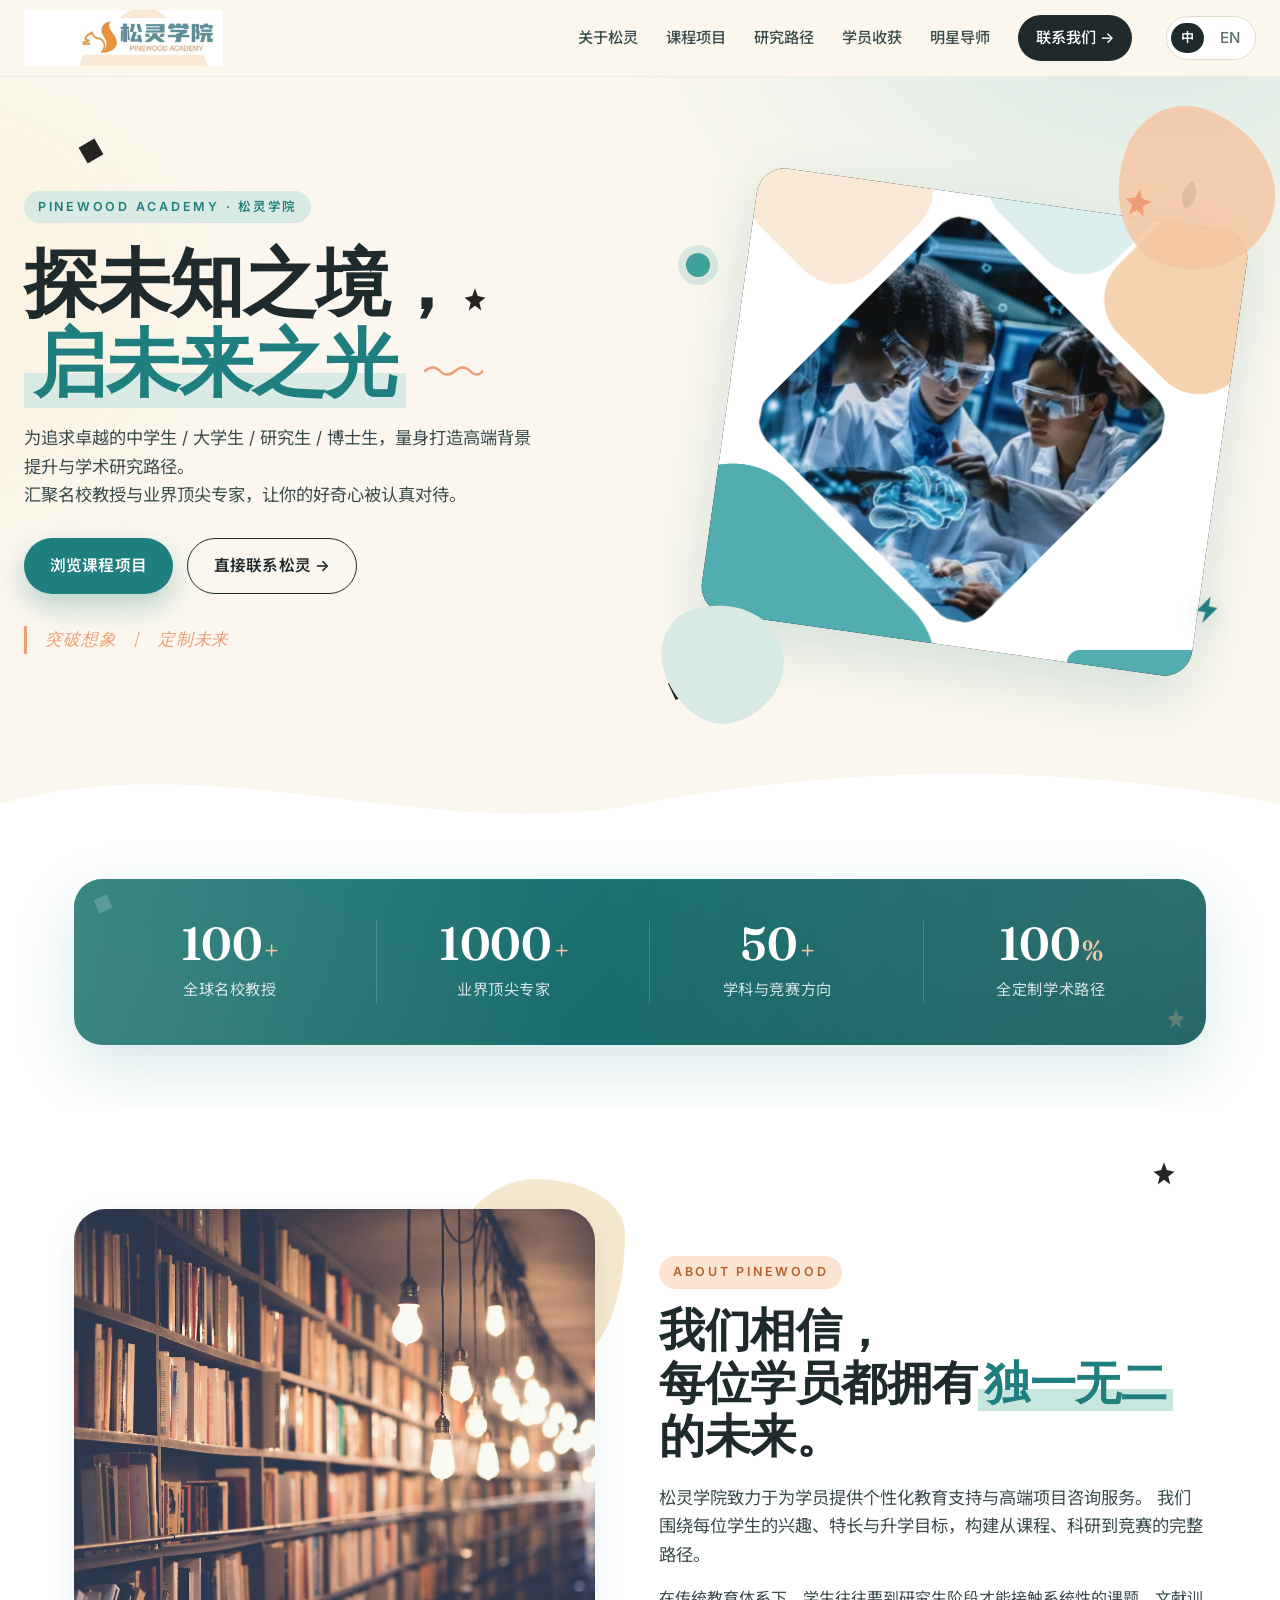
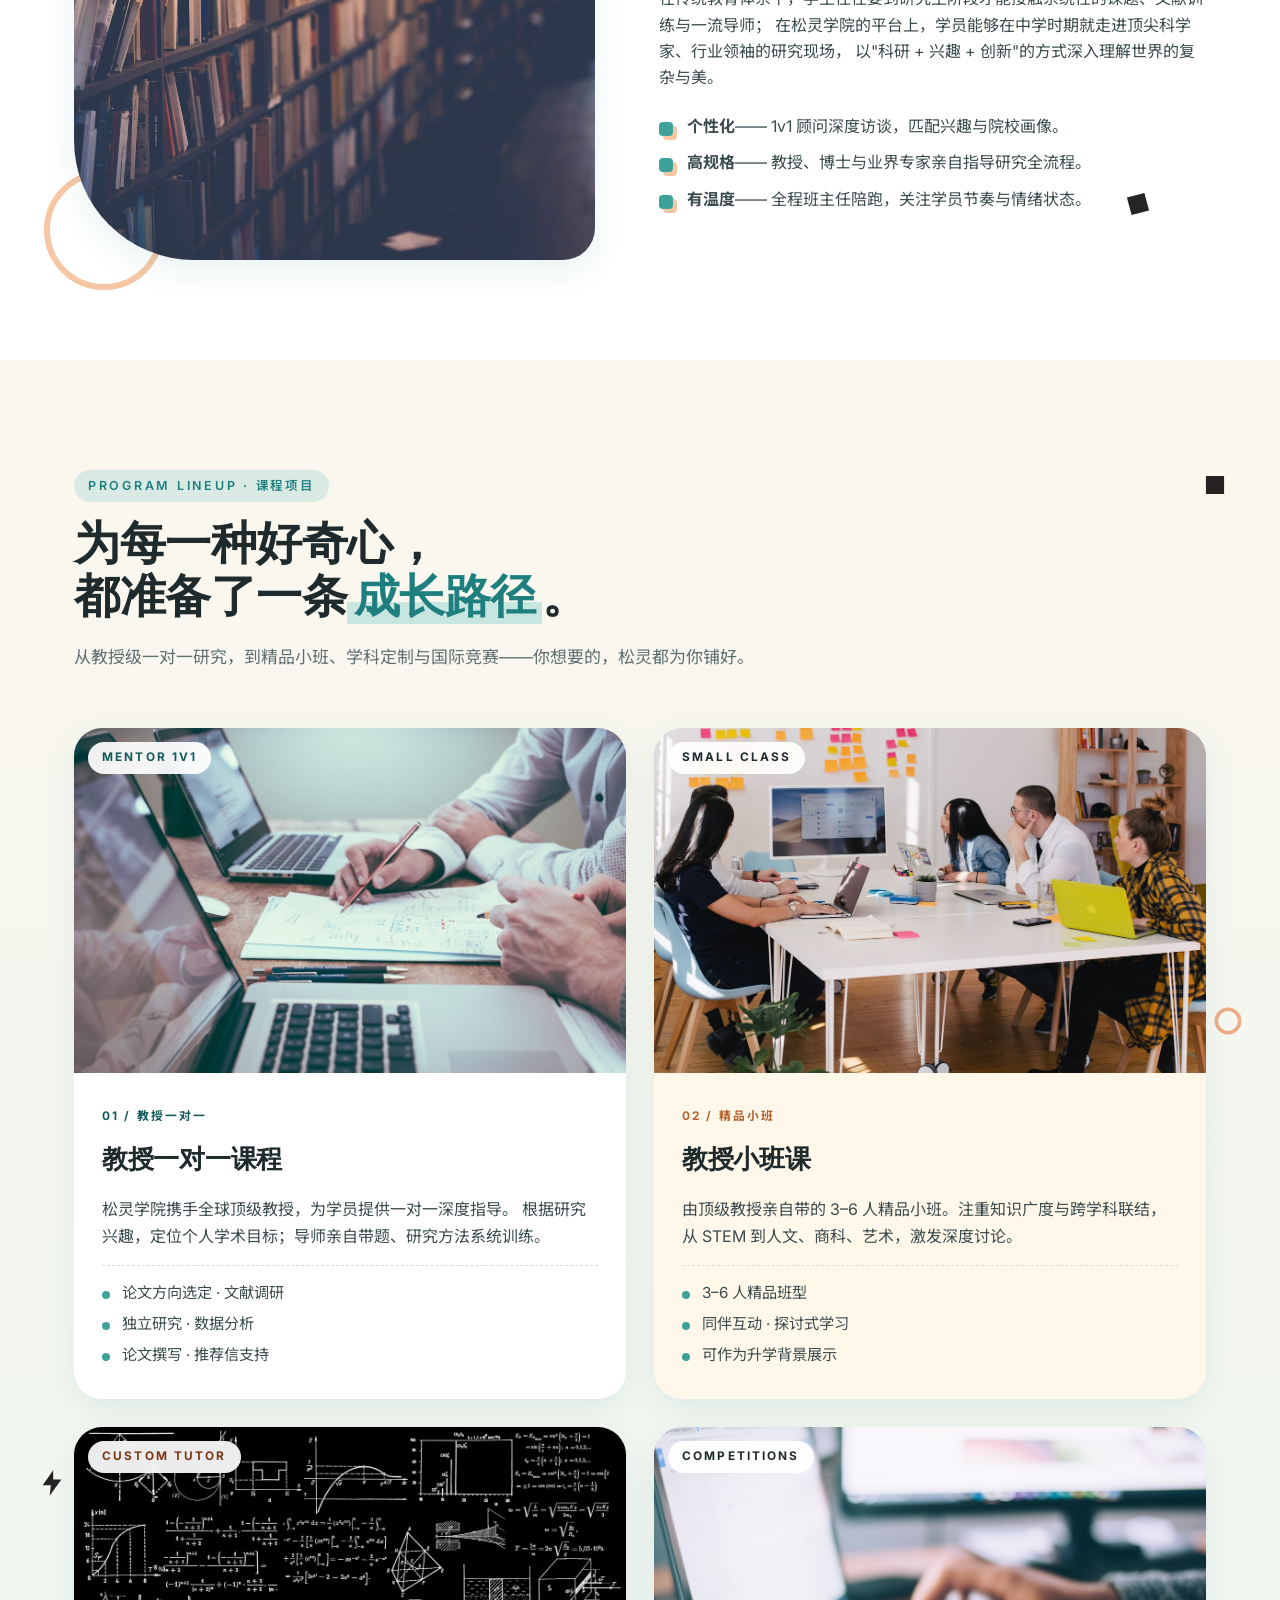
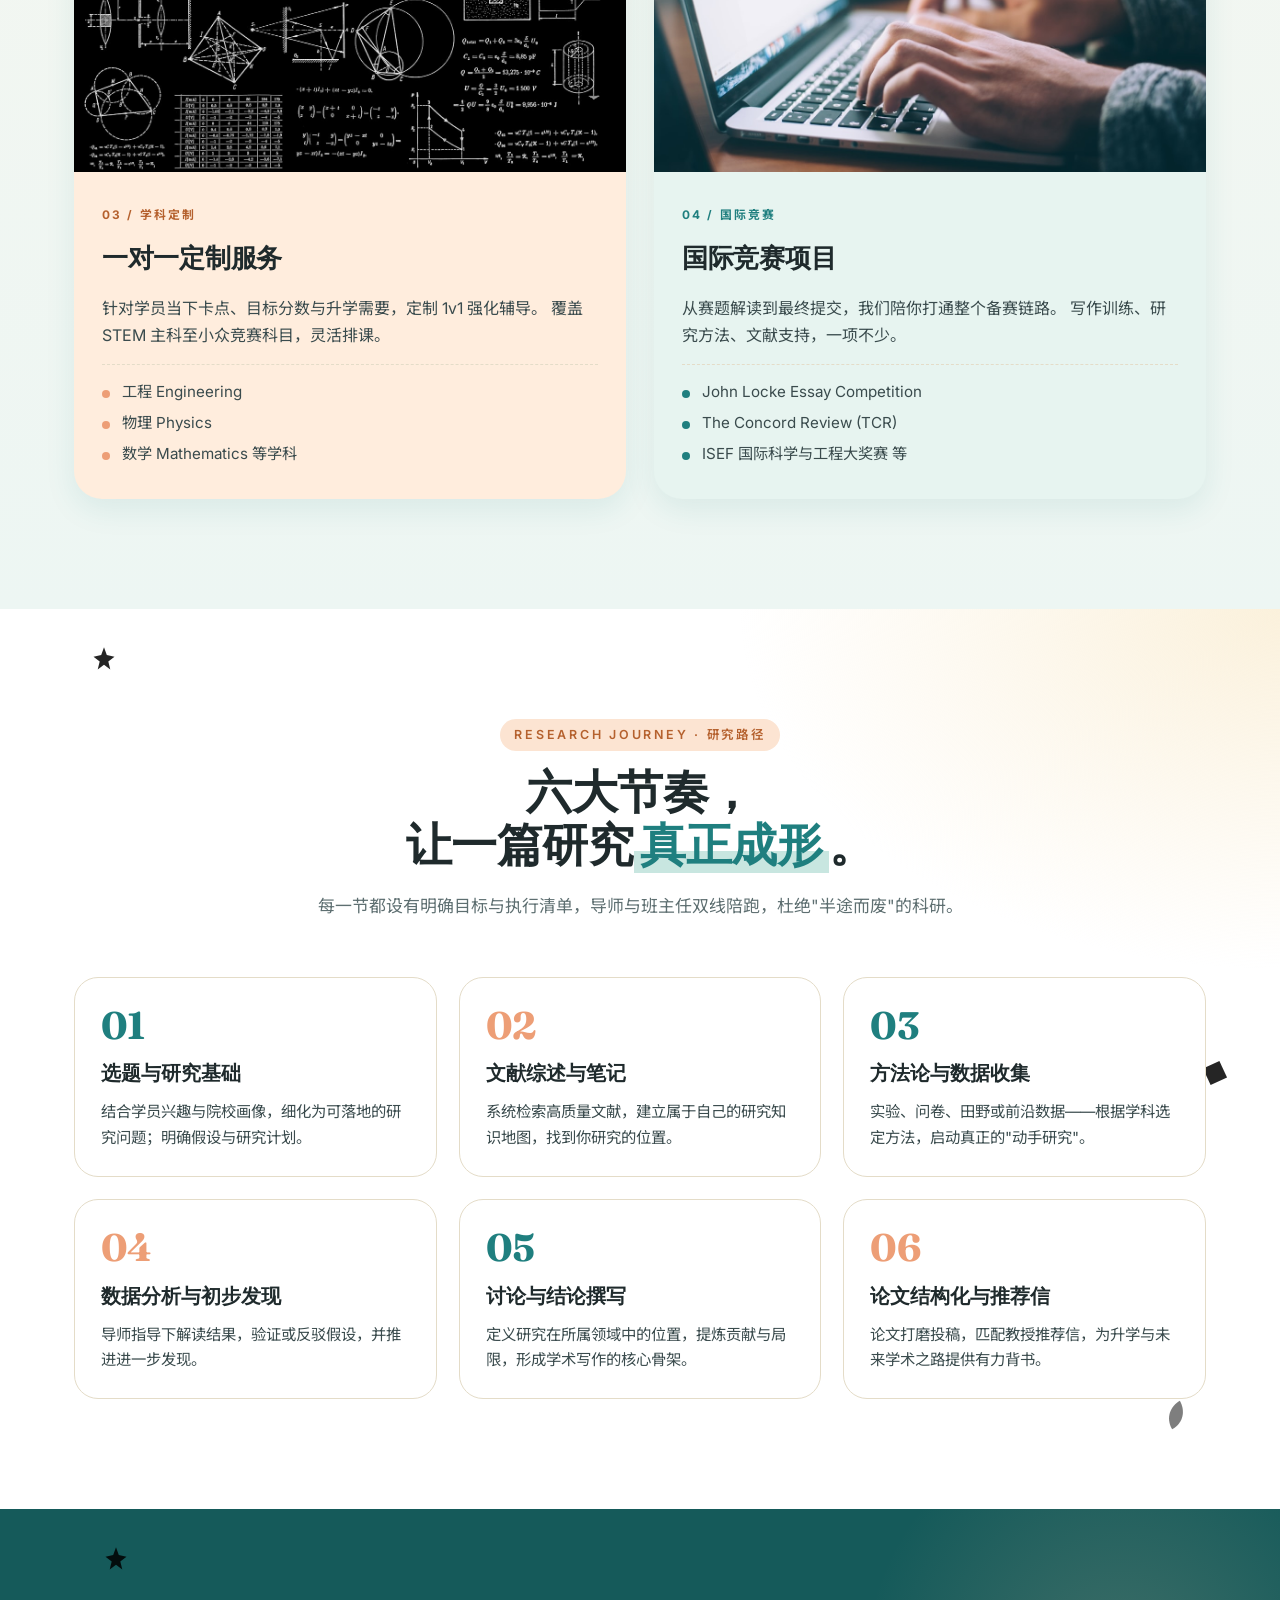
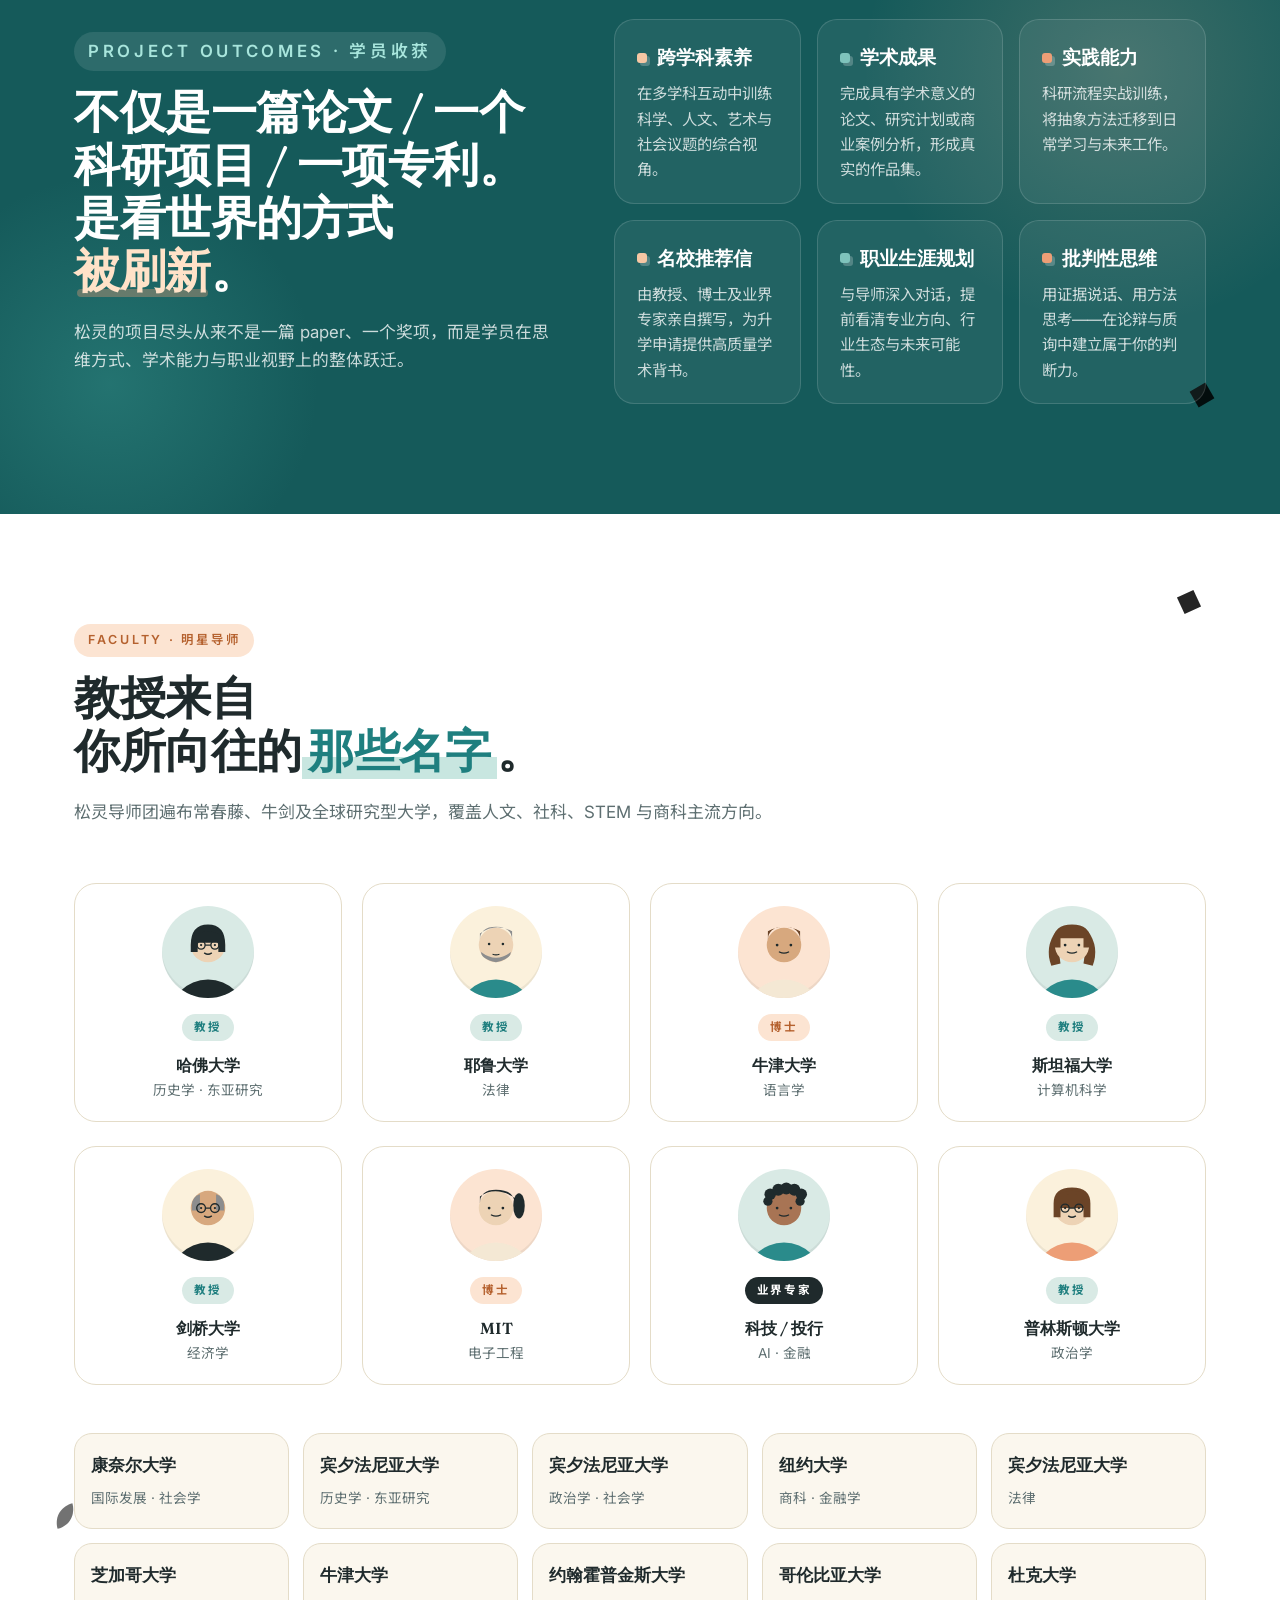
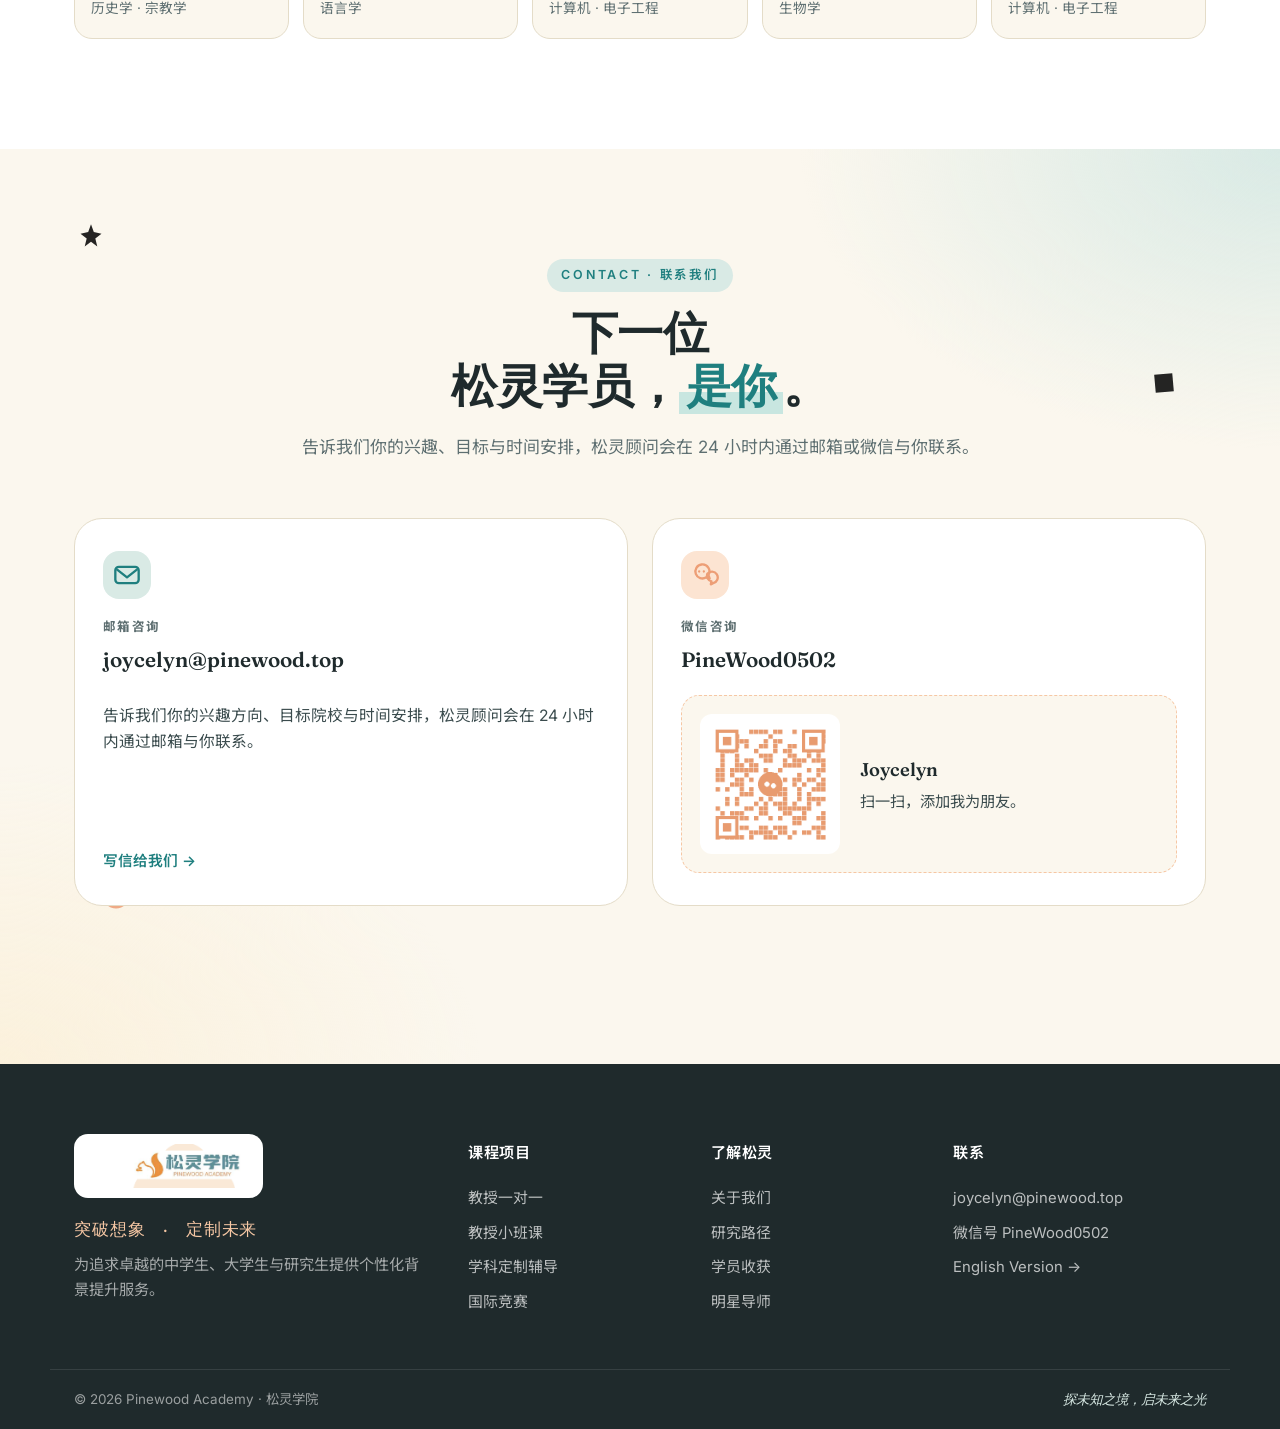
==== commit 826dac11: "Faculty: replace school crests with 8 mentor cards (original abstract SVG avatars + role + school + " ====
--- a/index.html
+++ b/index.html
@@ -21,6 +21,106 @@
     <symbol id="squig" viewBox="0 0 60 14"><path d="M2 7 Q 10 0, 17 7 T 32 7 T 47 7 T 60 7" stroke-width="2.4" fill="none" stroke-linecap="round"/></symbol>
     <symbol id="bolt" viewBox="0 0 24 24"><path d="M13 1 L4 14 H11 L10 23 L20 9 H13 Z"/></symbol>
     <symbol id="leaf" viewBox="0 0 24 24"><path d="M3 21 C 3 9, 12 3, 21 3 C 21 12, 15 21, 3 21 Z"/></symbol>
+
+    <!-- abstract mentor avatars (illustrated, not real photos) -->
+    <symbol id="av1" viewBox="0 0 80 80">
+      <circle cx="40" cy="98" r="34" fill="#1F2A2C"/>
+      <circle cx="40" cy="34" r="15" fill="#EDD3B5"/>
+      <path d="M25 34 Q 25 16 40 16 Q 55 16 55 34 V 40 L 49 40 V 32 L 31 32 V 40 L 25 40 Z" fill="#1F2A2C"/>
+      <path d="M28 26 Q 40 18 52 26 L 52 22 Q 40 16 28 22 Z" fill="#1F2A2C"/>
+      <g stroke="#1F2A2C" stroke-width="1.2" fill="none">
+        <circle cx="34" cy="34" r="3.5"/><circle cx="46" cy="34" r="3.5"/>
+        <line x1="37.5" y1="34" x2="42.5" y2="34"/>
+      </g>
+      <circle cx="34" cy="34" r="1" fill="#1F2A2C"/>
+      <circle cx="46" cy="34" r="1" fill="#1F2A2C"/>
+      <path d="M37 41 Q 40 43 43 41" stroke="#1F2A2C" stroke-width="1.2" fill="none" stroke-linecap="round"/>
+    </symbol>
+
+    <symbol id="av2" viewBox="0 0 80 80">
+      <circle cx="40" cy="98" r="34" fill="#2A8B8B"/>
+      <circle cx="40" cy="34" r="15" fill="#EDD3B5"/>
+      <path d="M26 30 Q 26 18 40 18 Q 54 18 54 30 L 54 22 Q 40 14 26 24 Z" fill="#8C8D8E"/>
+      <path d="M27 40 Q 40 50 53 40 Q 53 46 40 49 Q 27 46 27 40 Z" fill="#8C8D8E"/>
+      <circle cx="34" cy="33" r="1.1" fill="#1F2A2C"/>
+      <circle cx="46" cy="33" r="1.1" fill="#1F2A2C"/>
+      <path d="M37 42 Q 40 43 43 42" stroke="#1F2A2C" stroke-width="0.9" fill="none"/>
+    </symbol>
+
+    <symbol id="av3" viewBox="0 0 80 80">
+      <circle cx="40" cy="98" r="34" fill="#F4E8D4"/>
+      <circle cx="40" cy="34" r="15" fill="#D7A87E"/>
+      <path d="M26 30 Q 26 18 40 18 Q 54 18 54 30 L 54 22 Q 40 14 26 22 Z" fill="#6B4427"/>
+      <circle cx="34" cy="34" r="1.2" fill="#1F2A2C"/>
+      <circle cx="46" cy="34" r="1.2" fill="#1F2A2C"/>
+      <path d="M36 40 Q 40 42 44 40" stroke="#1F2A2C" stroke-width="1.2" fill="none" stroke-linecap="round"/>
+    </symbol>
+
+    <symbol id="av4" viewBox="0 0 80 80">
+      <circle cx="40" cy="98" r="34" fill="#2A8B8B"/>
+      <path d="M22 52 Q 16 36 26 22 L 30 50 Z" fill="#6B4427"/>
+      <path d="M58 52 Q 64 36 54 22 L 50 50 Z" fill="#6B4427"/>
+      <circle cx="40" cy="34" r="15" fill="#EDD3B5"/>
+      <path d="M24 30 Q 24 16 40 16 Q 56 16 56 30 V 36 L 50 36 V 28 L 30 28 V 36 L 24 36 Z" fill="#6B4427"/>
+      <circle cx="34" cy="34" r="1.2" fill="#1F2A2C"/>
+      <circle cx="46" cy="34" r="1.2" fill="#1F2A2C"/>
+      <path d="M36 40 Q 40 42 44 40" stroke="#1F2A2C" stroke-width="1.2" fill="none" stroke-linecap="round"/>
+    </symbol>
+
+    <symbol id="av5" viewBox="0 0 80 80">
+      <circle cx="40" cy="98" r="34" fill="#1F2A2C"/>
+      <circle cx="40" cy="34" r="15" fill="#D7A87E"/>
+      <path d="M26 32 Q 26 24 33 22 L 33 36 L 26 36 Z" fill="#8C8D8E"/>
+      <path d="M54 32 Q 54 24 47 22 L 47 36 L 54 36 Z" fill="#8C8D8E"/>
+      <g stroke="#1F2A2C" stroke-width="1.2" fill="none">
+        <circle cx="34" cy="34" r="3.8"/><circle cx="46" cy="34" r="3.8"/>
+        <line x1="37.8" y1="34" x2="42.2" y2="34"/>
+      </g>
+      <circle cx="34" cy="34" r="1" fill="#1F2A2C"/>
+      <circle cx="46" cy="34" r="1" fill="#1F2A2C"/>
+      <path d="M37 41 Q 40 43 43 41" stroke="#1F2A2C" stroke-width="1.2" fill="none" stroke-linecap="round"/>
+    </symbol>
+
+    <symbol id="av6" viewBox="0 0 80 80">
+      <circle cx="40" cy="98" r="34" fill="#F4E8D4"/>
+      <ellipse cx="60" cy="32" rx="5" ry="11" fill="#1F2A2C"/>
+      <circle cx="40" cy="34" r="15" fill="#EDD3B5"/>
+      <path d="M26 30 Q 26 18 40 18 Q 56 18 56 30 L 58 26 Q 40 14 26 24 Z" fill="#1F2A2C"/>
+      <circle cx="34" cy="34" r="1.2" fill="#1F2A2C"/>
+      <circle cx="46" cy="34" r="1.2" fill="#1F2A2C"/>
+      <path d="M36 40 Q 40 42 44 40" stroke="#1F2A2C" stroke-width="1.2" fill="none" stroke-linecap="round"/>
+    </symbol>
+
+    <symbol id="av7" viewBox="0 0 80 80">
+      <circle cx="40" cy="98" r="34" fill="#2A8B8B"/>
+      <circle cx="40" cy="34" r="15" fill="#A87454"/>
+      <g fill="#1F2A2C">
+        <circle cx="28" cy="22" r="5"/>
+        <circle cx="35" cy="18" r="5.2"/>
+        <circle cx="42" cy="17" r="5.2"/>
+        <circle cx="49" cy="18" r="5.2"/>
+        <circle cx="55" cy="22" r="5"/>
+        <circle cx="26" cy="28" r="4"/>
+        <circle cx="54" cy="28" r="4"/>
+      </g>
+      <circle cx="34" cy="34" r="1.2" fill="#1F2A2C"/>
+      <circle cx="46" cy="34" r="1.2" fill="#1F2A2C"/>
+      <path d="M36 40 Q 40 42 44 40" stroke="#1F2A2C" stroke-width="1.2" fill="none" stroke-linecap="round"/>
+    </symbol>
+
+    <symbol id="av8" viewBox="0 0 80 80">
+      <circle cx="40" cy="98" r="34" fill="#ED9E76"/>
+      <circle cx="40" cy="34" r="15" fill="#EDD3B5"/>
+      <path d="M24 30 Q 24 16 40 16 Q 56 16 56 30 V 42 L 50 42 V 34 L 30 34 V 42 L 24 42 Z" fill="#6B4427"/>
+      <path d="M28 26 Q 40 18 52 26 L 52 22 Q 40 16 28 22 Z" fill="#6B4427"/>
+      <g stroke="#1F2A2C" stroke-width="1.2" fill="none">
+        <circle cx="34" cy="34" r="3.5"/><circle cx="46" cy="34" r="3.5"/>
+        <line x1="37.5" y1="34" x2="42.5" y2="34"/>
+      </g>
+      <circle cx="34" cy="34" r="1" fill="#1F2A2C"/>
+      <circle cx="46" cy="34" r="1" fill="#1F2A2C"/>
+      <path d="M37 41 Q 40 43 43 41" stroke="#1F2A2C" stroke-width="1.2" fill="none" stroke-linecap="round"/>
+    </symbol>
   </defs>
 </svg>
 
@@ -350,23 +450,55 @@
       </p>
     </header>
 
-    <div class="schools-grid">
-      <div class="school" style="--c:#A51C30"><div class="school__crest"><span>Harvard</span></div></div>
-      <div class="school" style="--c:#00356B"><div class="school__crest"><span>Yale</span></div></div>
-      <div class="school" style="--c:#E77500"><div class="school__crest"><span>Princeton</span></div></div>
-      <div class="school" style="--c:#005DAA"><div class="school__crest"><span>Columbia</span></div></div>
-      <div class="school" style="--c:#B31B1B"><div class="school__crest"><span>Cornell</span></div></div>
-      <div class="school" style="--c:#011F5B"><div class="school__crest"><span>Penn</span></div></div>
-      <div class="school" style="--c:#4E3629"><div class="school__crest"><span>Brown</span></div></div>
-      <div class="school" style="--c:#00693E"><div class="school__crest"><span>Dartmouth</span></div></div>
-      <div class="school" style="--c:#222"><div class="school__crest"><span>MIT</span></div></div>
-      <div class="school" style="--c:#8C1515"><div class="school__crest"><span>Stanford</span></div></div>
-      <div class="school" style="--c:#800000"><div class="school__crest"><span>Chicago</span></div></div>
-      <div class="school" style="--c:#57068C"><div class="school__crest"><span>NYU</span></div></div>
-      <div class="school" style="--c:#002D72"><div class="school__crest"><span>Hopkins</span></div></div>
-      <div class="school" style="--c:#002147"><div class="school__crest"><span>Oxford</span></div></div>
-      <div class="school" style="--c:#003E74"><div class="school__crest"><span>Cambridge</span></div></div>
-      <div class="school" style="--c:#E6007E"><div class="school__crest"><span>LSE</span></div></div>
+    <div class="mentors-grid">
+      <article class="mentor">
+        <div class="mentor__ava" style="background:#D9EAE5"><svg viewBox="0 0 80 80"><use href="#av1"/></svg></div>
+        <span class="mentor__role">教授</span>
+        <h4 class="mentor__school">哈佛大学</h4>
+        <p class="mentor__field">历史学 · 东亚研究</p>
+      </article>
+      <article class="mentor">
+        <div class="mentor__ava" style="background:#FBF1DC"><svg viewBox="0 0 80 80"><use href="#av2"/></svg></div>
+        <span class="mentor__role">教授</span>
+        <h4 class="mentor__school">耶鲁大学</h4>
+        <p class="mentor__field">法律</p>
+      </article>
+      <article class="mentor">
+        <div class="mentor__ava" style="background:#FCE4D2"><svg viewBox="0 0 80 80"><use href="#av3"/></svg></div>
+        <span class="mentor__role mentor__role--peach">博士</span>
+        <h4 class="mentor__school">牛津大学</h4>
+        <p class="mentor__field">语言学</p>
+      </article>
+      <article class="mentor">
+        <div class="mentor__ava" style="background:#D9EAE5"><svg viewBox="0 0 80 80"><use href="#av4"/></svg></div>
+        <span class="mentor__role">教授</span>
+        <h4 class="mentor__school">斯坦福大学</h4>
+        <p class="mentor__field">计算机科学</p>
+      </article>
+      <article class="mentor">
+        <div class="mentor__ava" style="background:#FBF1DC"><svg viewBox="0 0 80 80"><use href="#av5"/></svg></div>
+        <span class="mentor__role">教授</span>
+        <h4 class="mentor__school">剑桥大学</h4>
+        <p class="mentor__field">经济学</p>
+      </article>
+      <article class="mentor">
+        <div class="mentor__ava" style="background:#FCE4D2"><svg viewBox="0 0 80 80"><use href="#av6"/></svg></div>
+        <span class="mentor__role mentor__role--peach">博士</span>
+        <h4 class="mentor__school">MIT</h4>
+        <p class="mentor__field">电子工程</p>
+      </article>
+      <article class="mentor">
+        <div class="mentor__ava" style="background:#D9EAE5"><svg viewBox="0 0 80 80"><use href="#av7"/></svg></div>
+        <span class="mentor__role mentor__role--ink">业界专家</span>
+        <h4 class="mentor__school">科技 / 投行</h4>
+        <p class="mentor__field">AI · 金融</p>
+      </article>
+      <article class="mentor">
+        <div class="mentor__ava" style="background:#FBF1DC"><svg viewBox="0 0 80 80"><use href="#av8"/></svg></div>
+        <span class="mentor__role">教授</span>
+        <h4 class="mentor__school">普林斯顿大学</h4>
+        <p class="mentor__field">政治学</p>
+      </article>
     </div>
 
     <div class="faculty__strip">
--- a/styles.css
+++ b/styles.css
@@ -690,56 +690,63 @@
   position:relative;
   overflow:hidden;
 }
-.schools-grid{
+/* === Mentor grid (abstract illustrated avatars, not real photos) === */
+.mentors-grid{
   display:grid;
-  grid-template-columns: repeat(8, 1fr);
-  gap: 22px 14px;
+  grid-template-columns: repeat(4, 1fr);
+  gap: 24px 20px;
   margin: 0 0 48px;
   position:relative; z-index:1;
 }
-.school{
-  position:relative;
-  display:flex; align-items:center; justify-content:center;
+.mentor{
+  background:#fff;
+  border:1px solid var(--line);
+  border-radius: 22px;
+  padding: 22px 18px 20px;
   text-align:center;
-  transition: transform .3s ease;
-}
-.school:hover{ transform: translateY(-4px); }
-
-/* Crest = circle in school's brand color, holding a refined wordmark */
-.school__crest{
-  position:relative;
-  width: 84px; height: 84px;
+  transition: transform .3s ease, box-shadow .3s ease, border-color .3s ease;
+  position:relative;
+}
+.mentor:hover{
+  transform: translateY(-5px);
+  border-color: var(--teal-500);
+  box-shadow: var(--shadow-1);
+}
+.mentor__ava{
+  width: 92px; height: 92px;
+  margin: 0 auto 14px;
   border-radius: 50%;
-  background: var(--c, var(--teal-700));
-  color:#fff;
   display:grid; place-items:center;
-  box-shadow: 0 8px 18px rgba(0,0,0,.14),
-              inset 0 -4px 0 rgba(0,0,0,.10),
-              inset 0 0 0 3px rgba(255,255,255,.18);
-  transition: box-shadow .3s ease;
-}
-.school__crest::before,
-.school__crest::after{
-  content:""; position:absolute; left:50%;
-  width:24px; height:1.5px; background: rgba(255,255,255,.55);
-  transform: translateX(-50%);
-}
-.school__crest::before{ top: 16px;}
-.school__crest::after{ bottom: 16px;}
-.school__crest span{
+  overflow:hidden;
+  box-shadow: inset 0 -3px 0 rgba(0,0,0,.06);
+}
+.mentor__ava svg{ width: 100%; height: 100%; display:block;}
+.mentor__role{
+  display:inline-block;
+  font-size: .72rem;
+  letter-spacing: .14em;
+  text-transform: uppercase;
+  font-weight: 700;
+  color: var(--teal-700);
+  background: var(--mint-100);
+  padding: 4px 12px;
+  border-radius: 999px;
+  margin-bottom: 10px;
+}
+.mentor__role--peach{ color:#B5612E; background:#FCE4D2;}
+.mentor__role--ink{ color:#fff; background: var(--ink-900);}
+.mentor__school{
   font-family: var(--font-serif);
   font-weight: 600;
-  font-size: .92rem;
-  letter-spacing: .02em;
-  line-height: 1;
-  padding: 0 6px;
-  text-align:center;
-  white-space: nowrap;
-}
-.school:hover .school__crest{
-  box-shadow: 0 14px 26px rgba(0,0,0,.20),
-              inset 0 -4px 0 rgba(0,0,0,.10),
-              inset 0 0 0 3px rgba(255,255,255,.28);
+  font-size: 1rem;
+  margin: 4px 0 4px;
+  color: var(--ink-900);
+  line-height: 1.25;
+}
+.mentor__field{
+  font-size: .85rem;
+  color: var(--ink-500);
+  margin: 0;
 }
 
 .faculty__strip{
@@ -1013,7 +1020,7 @@
   .steps{ grid-template-columns: 1fr 1fr; }
   .outcomes__cards{ grid-template-columns: 1fr }
   .oc--5{ grid-column: span 1}
-  .schools-grid{ grid-template-columns: repeat(4, 1fr); }
+  .mentors-grid{ grid-template-columns: repeat(2, 1fr); gap: 16px;}
   .faculty__strip{ grid-template-columns: repeat(2, 1fr) }
   .contact__layout{ grid-template-columns: 1fr; gap: 18px;}
   .cc--lg{ padding: 26px 22px;}
@@ -1021,7 +1028,7 @@
   .cc__qr-img{ width: 160px; height: 160px; margin: 0 auto;}
   .cc__qr-hint{ text-align: center; align-items: center; width:100%;}
   .contact__cta-row{ flex-direction: column; align-items: flex-start; padding: 24px;}
-  .schools-grid{ grid-template-columns: repeat(4, 1fr); }
+  .mentors-grid{ grid-template-columns: repeat(2, 1fr); gap: 16px;}
   .lang{ display:none }
   .footer__grid{ grid-template-columns: 1fr 1fr; gap: 30px}
   .footer__bar{ flex-direction:column; gap:8px; text-align:center}
@@ -1030,8 +1037,8 @@
   .stats__grid{ grid-template-columns: 1fr 1fr}
   .stat:nth-child(odd){ border-right:0 }
   .steps{ grid-template-columns: 1fr }
-  .schools-grid{ grid-template-columns: repeat(3, 1fr); }
-  .school__mono{ width: 48px; height: 48px; font-size: 1.2rem}
+  .mentors-grid{ grid-template-columns: 1fr; gap: 14px;}
+  .mentor__ava{ width: 80px; height: 80px;}
   .faculty__strip{ grid-template-columns: 1fr }
   .footer__grid{ grid-template-columns: 1fr }
   .h2{ font-size: 2rem }
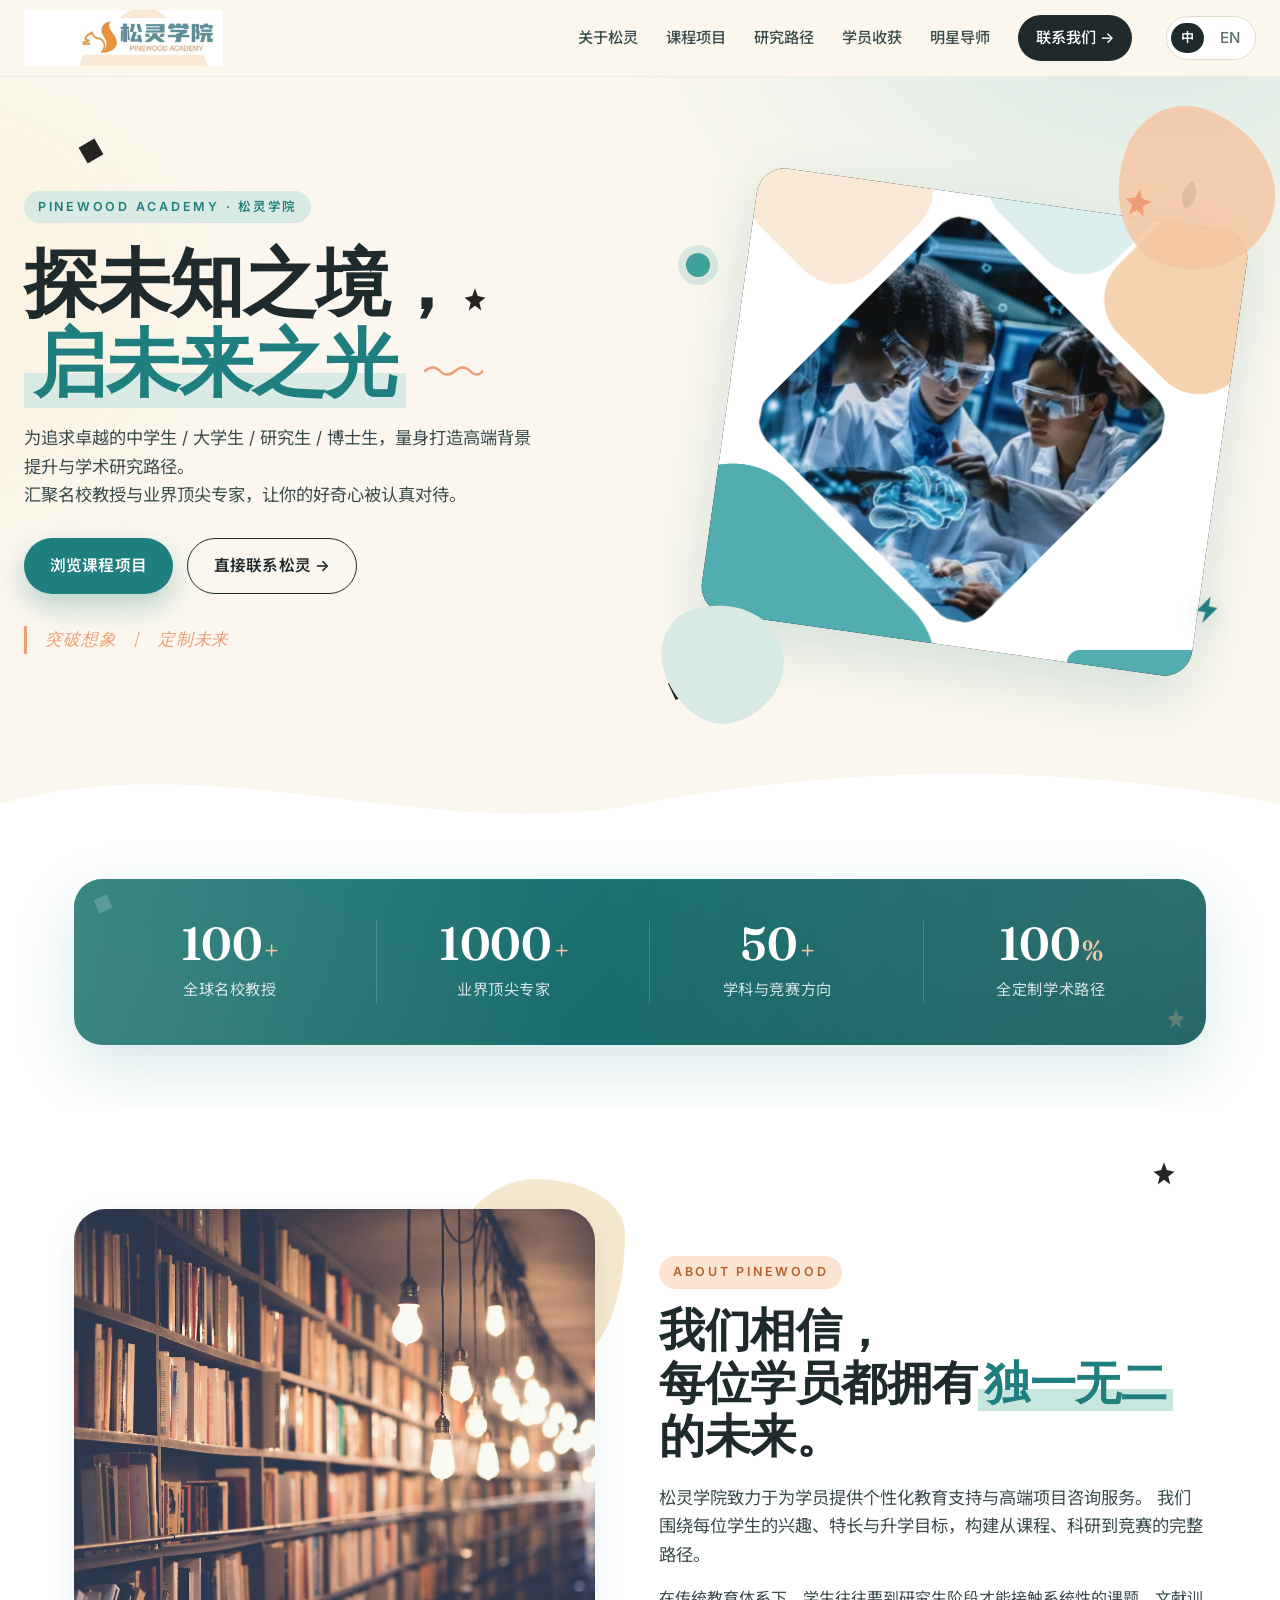
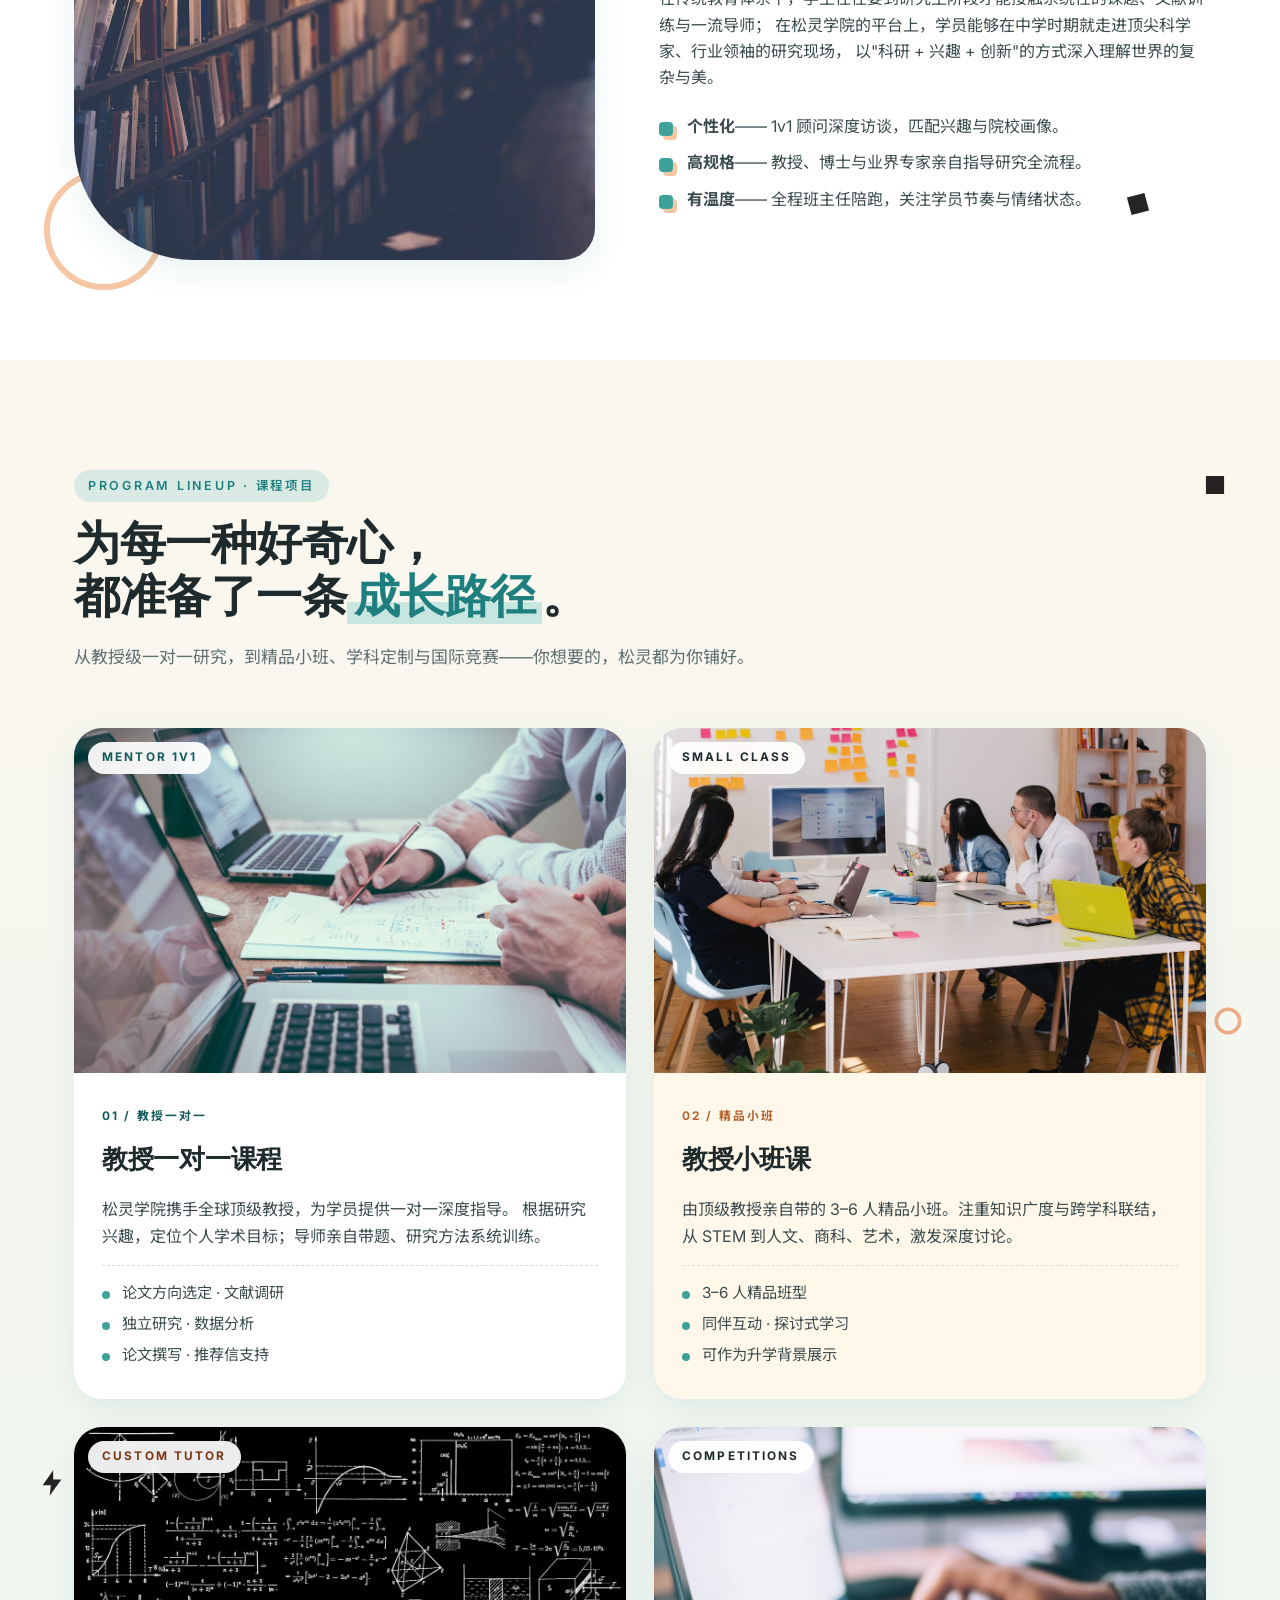
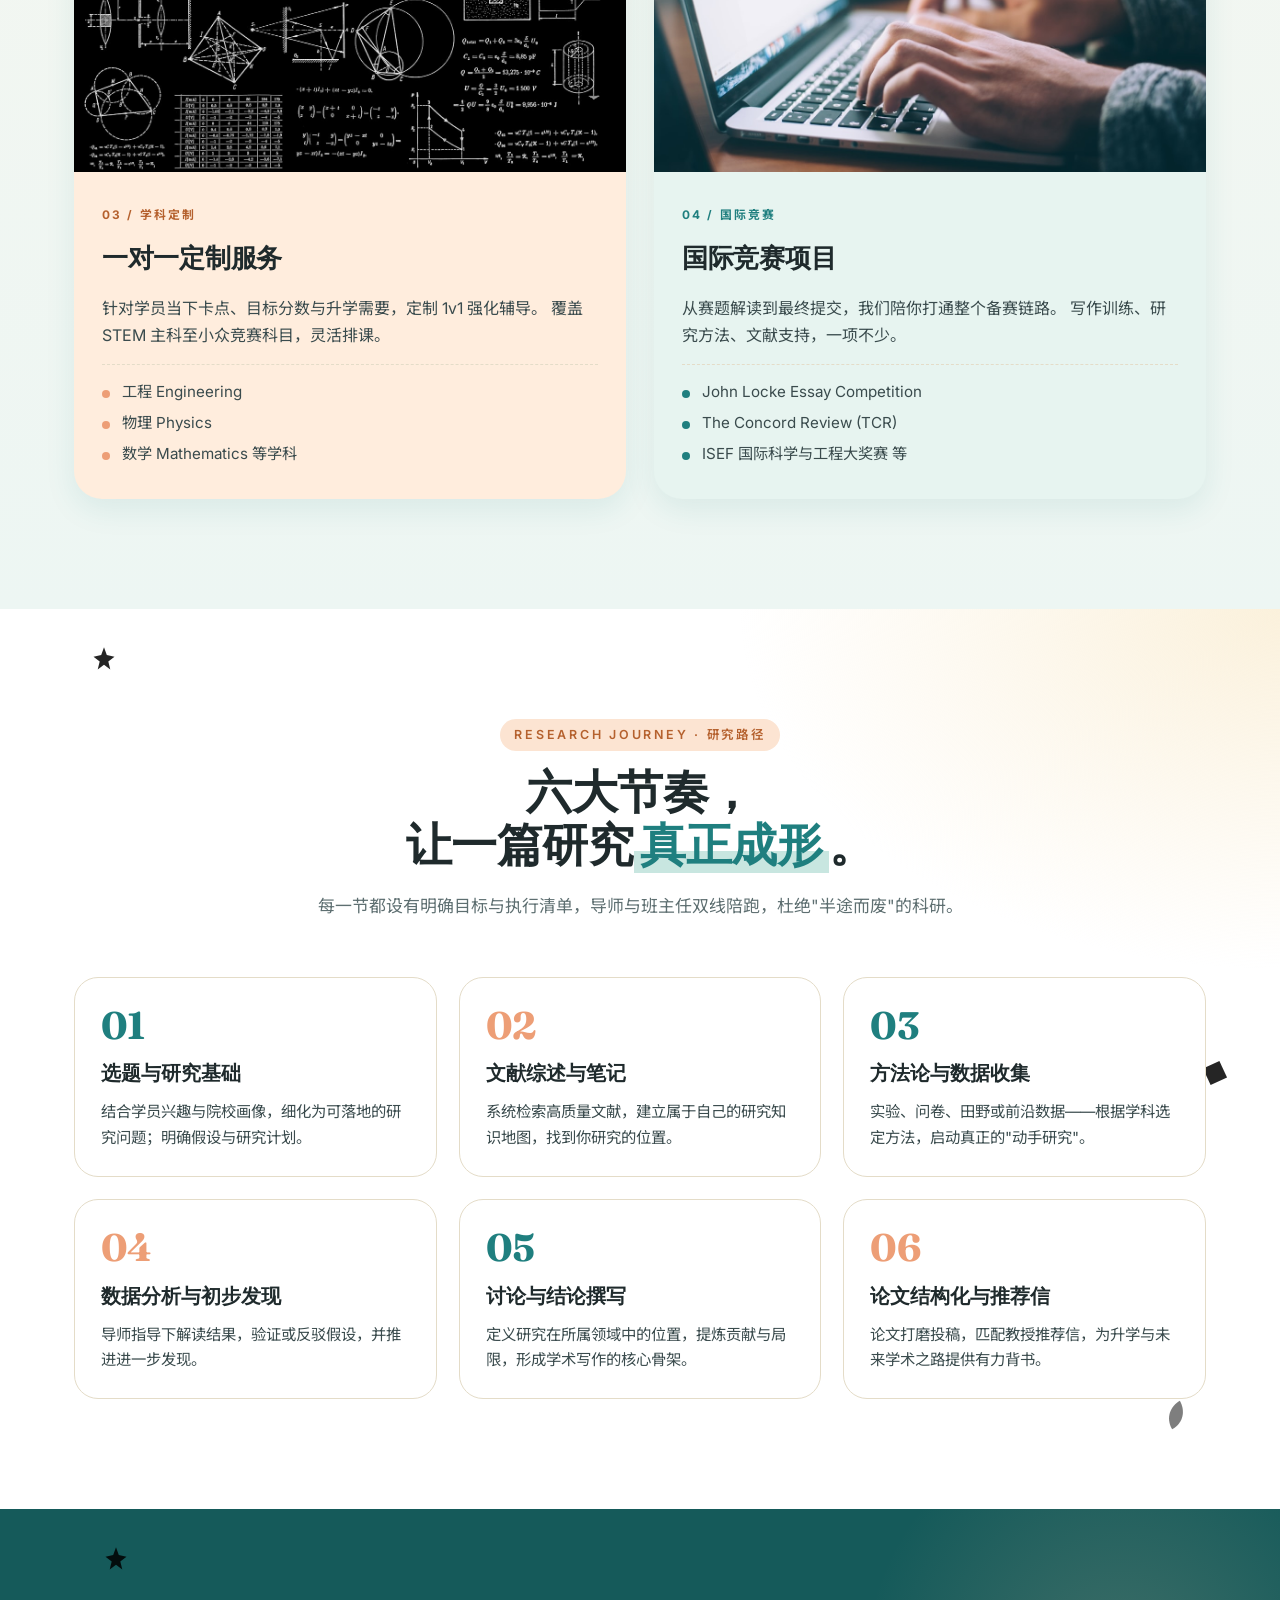
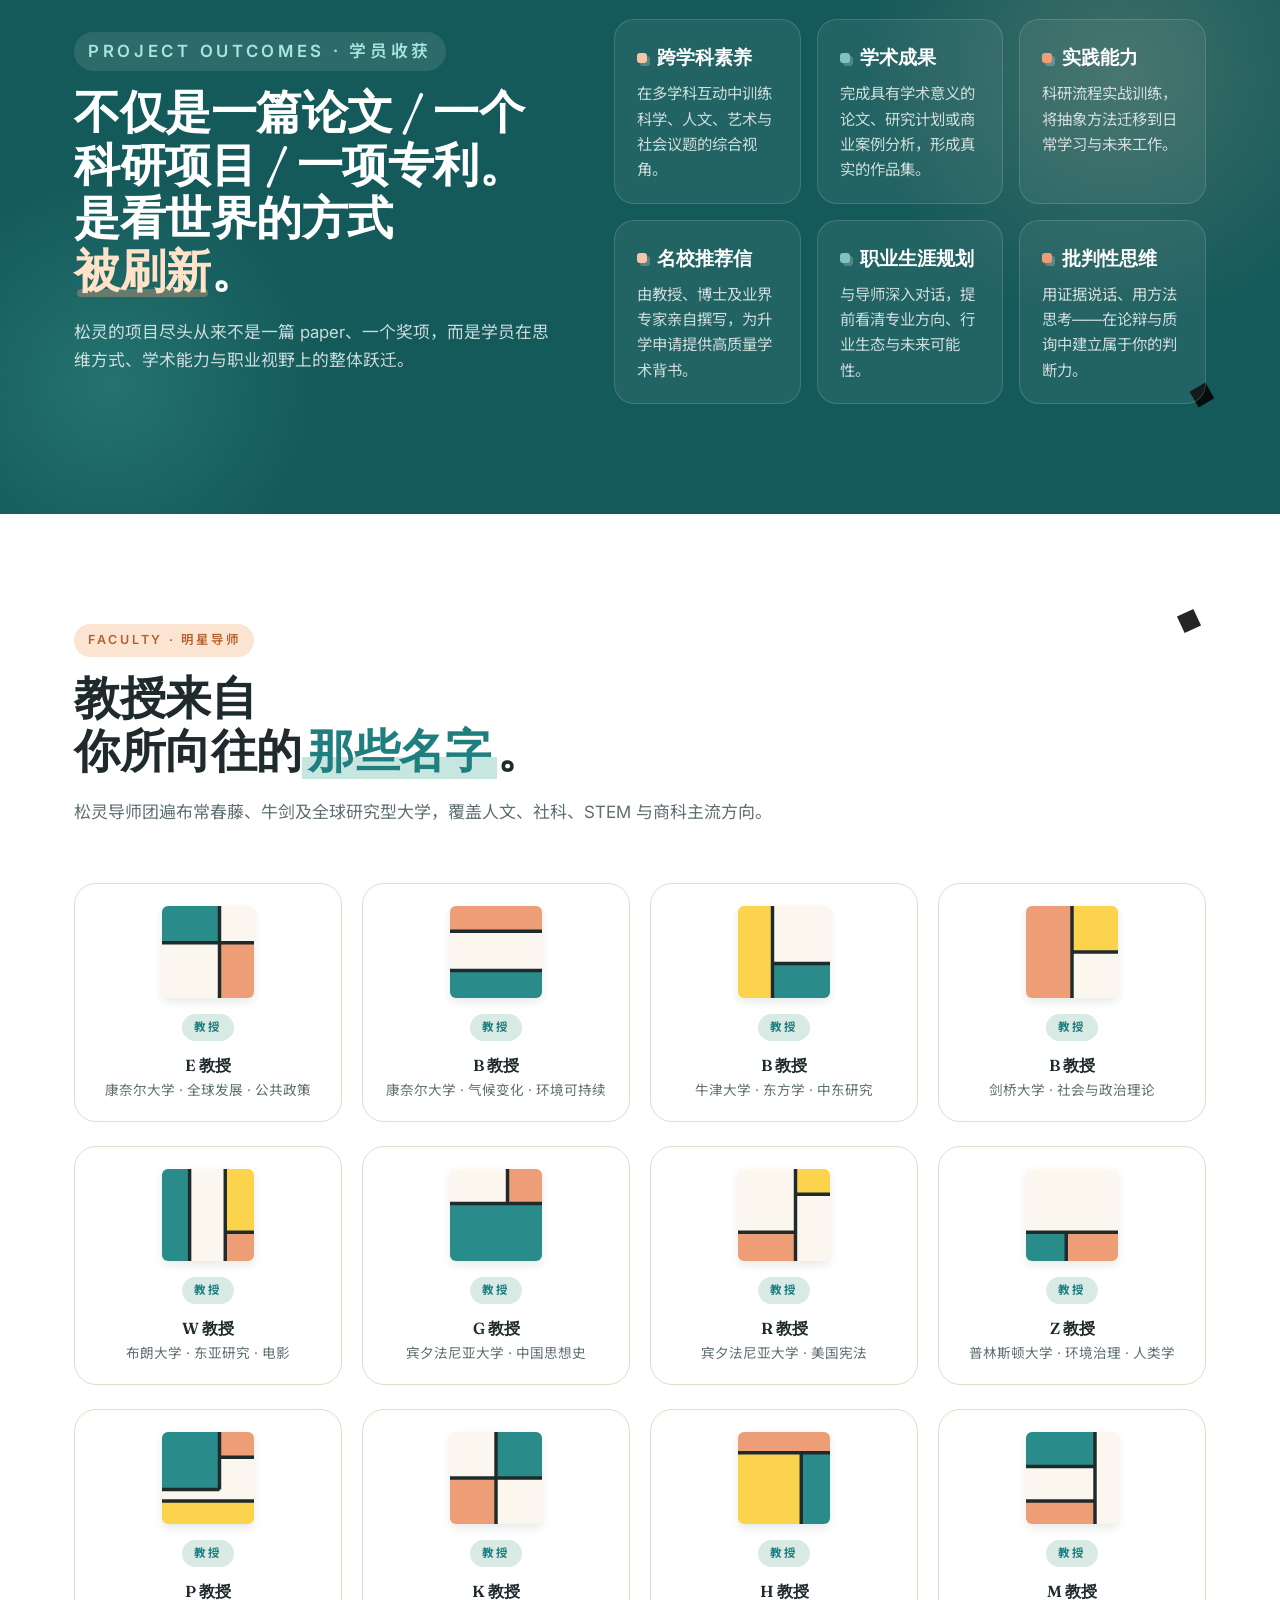
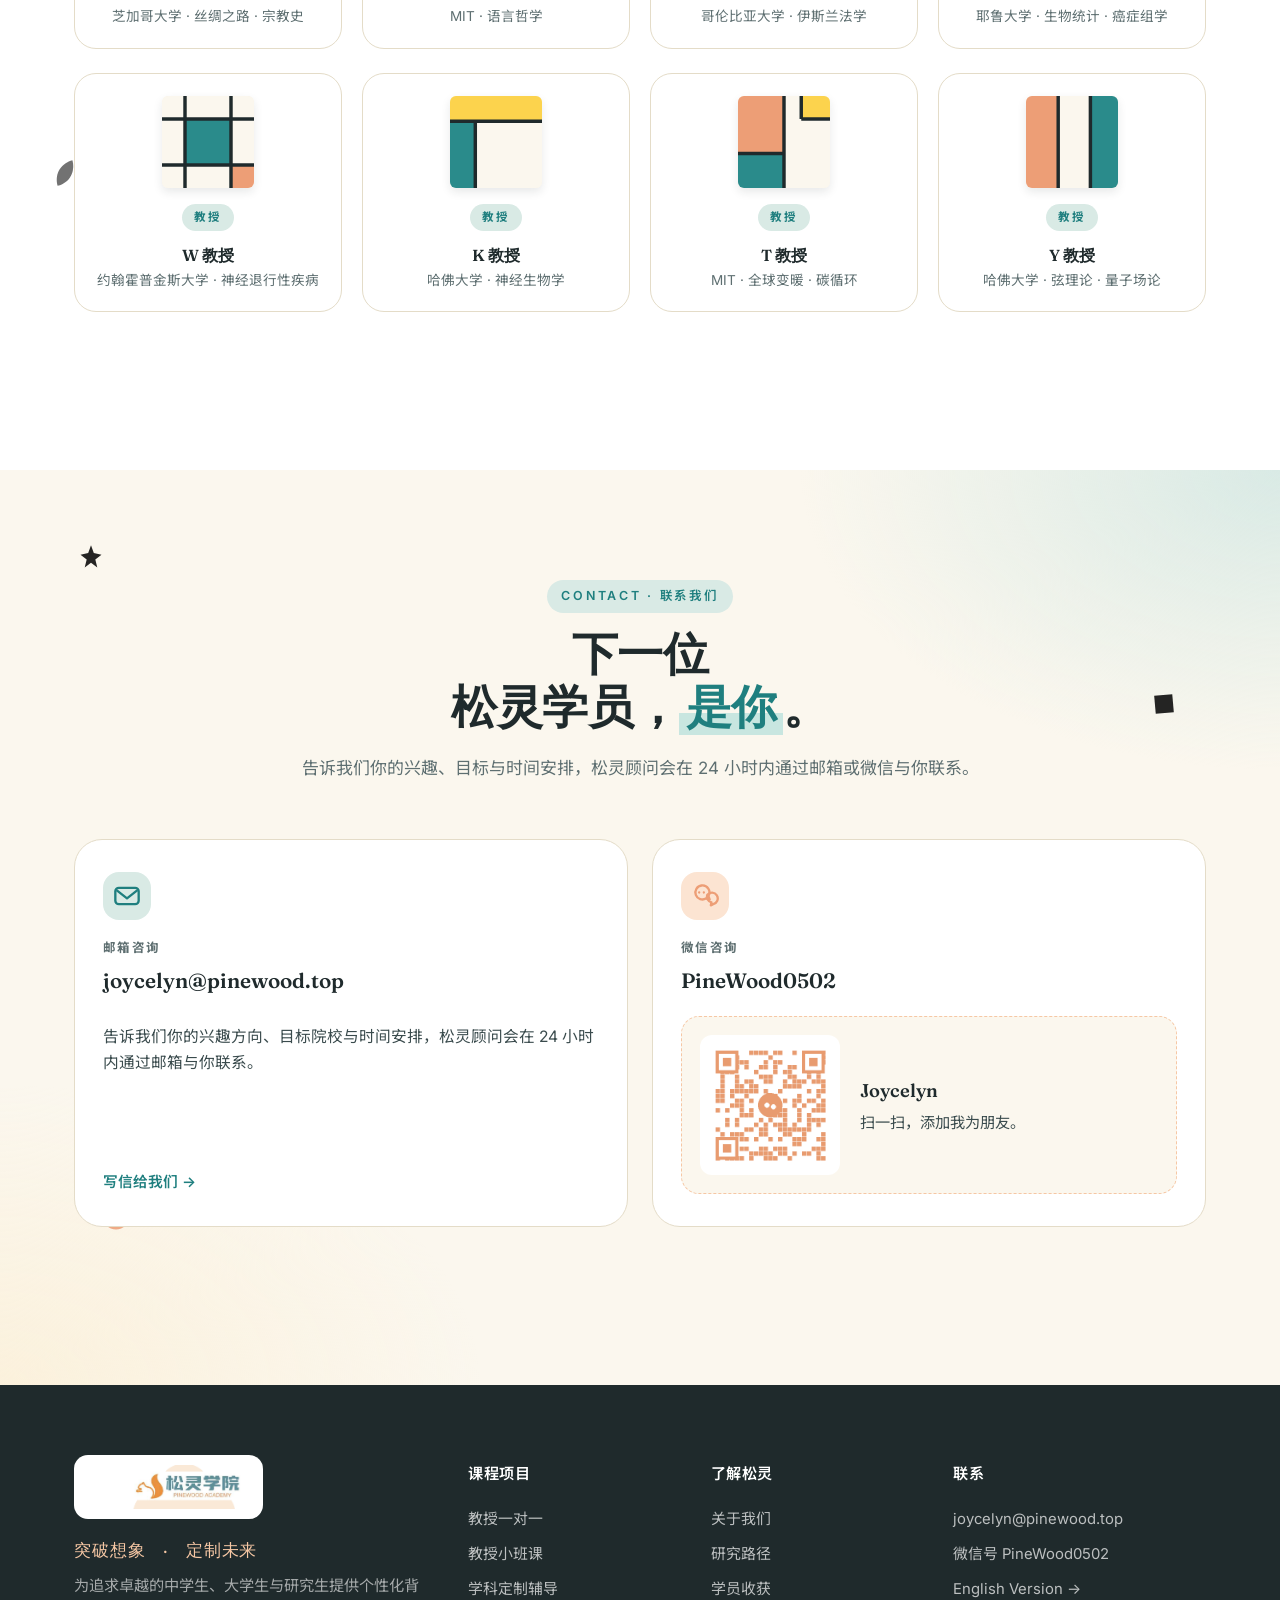
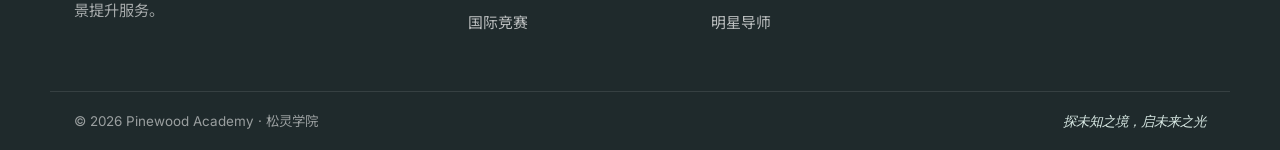
==== commit 6f7cc8b0: "Faculty: 16 mentors with Mondrian-style geometric tiles + initial-only references (E教授, B教授, etc.)" ====
--- a/index.html
+++ b/index.html
@@ -22,105 +22,23 @@
     <symbol id="bolt" viewBox="0 0 24 24"><path d="M13 1 L4 14 H11 L10 23 L20 9 H13 Z"/></symbol>
     <symbol id="leaf" viewBox="0 0 24 24"><path d="M3 21 C 3 9, 12 3, 21 3 C 21 12, 15 21, 3 21 Z"/></symbol>
 
-    <!-- abstract mentor avatars (illustrated, not real photos) -->
-    <symbol id="av1" viewBox="0 0 80 80">
-      <circle cx="40" cy="98" r="34" fill="#1F2A2C"/>
-      <circle cx="40" cy="34" r="15" fill="#EDD3B5"/>
-      <path d="M25 34 Q 25 16 40 16 Q 55 16 55 34 V 40 L 49 40 V 32 L 31 32 V 40 L 25 40 Z" fill="#1F2A2C"/>
-      <path d="M28 26 Q 40 18 52 26 L 52 22 Q 40 16 28 22 Z" fill="#1F2A2C"/>
-      <g stroke="#1F2A2C" stroke-width="1.2" fill="none">
-        <circle cx="34" cy="34" r="3.5"/><circle cx="46" cy="34" r="3.5"/>
-        <line x1="37.5" y1="34" x2="42.5" y2="34"/>
-      </g>
-      <circle cx="34" cy="34" r="1" fill="#1F2A2C"/>
-      <circle cx="46" cy="34" r="1" fill="#1F2A2C"/>
-      <path d="M37 41 Q 40 43 43 41" stroke="#1F2A2C" stroke-width="1.2" fill="none" stroke-linecap="round"/>
-    </symbol>
-
-    <symbol id="av2" viewBox="0 0 80 80">
-      <circle cx="40" cy="98" r="34" fill="#2A8B8B"/>
-      <circle cx="40" cy="34" r="15" fill="#EDD3B5"/>
-      <path d="M26 30 Q 26 18 40 18 Q 54 18 54 30 L 54 22 Q 40 14 26 24 Z" fill="#8C8D8E"/>
-      <path d="M27 40 Q 40 50 53 40 Q 53 46 40 49 Q 27 46 27 40 Z" fill="#8C8D8E"/>
-      <circle cx="34" cy="33" r="1.1" fill="#1F2A2C"/>
-      <circle cx="46" cy="33" r="1.1" fill="#1F2A2C"/>
-      <path d="M37 42 Q 40 43 43 42" stroke="#1F2A2C" stroke-width="0.9" fill="none"/>
-    </symbol>
-
-    <symbol id="av3" viewBox="0 0 80 80">
-      <circle cx="40" cy="98" r="34" fill="#F4E8D4"/>
-      <circle cx="40" cy="34" r="15" fill="#D7A87E"/>
-      <path d="M26 30 Q 26 18 40 18 Q 54 18 54 30 L 54 22 Q 40 14 26 22 Z" fill="#6B4427"/>
-      <circle cx="34" cy="34" r="1.2" fill="#1F2A2C"/>
-      <circle cx="46" cy="34" r="1.2" fill="#1F2A2C"/>
-      <path d="M36 40 Q 40 42 44 40" stroke="#1F2A2C" stroke-width="1.2" fill="none" stroke-linecap="round"/>
-    </symbol>
-
-    <symbol id="av4" viewBox="0 0 80 80">
-      <circle cx="40" cy="98" r="34" fill="#2A8B8B"/>
-      <path d="M22 52 Q 16 36 26 22 L 30 50 Z" fill="#6B4427"/>
-      <path d="M58 52 Q 64 36 54 22 L 50 50 Z" fill="#6B4427"/>
-      <circle cx="40" cy="34" r="15" fill="#EDD3B5"/>
-      <path d="M24 30 Q 24 16 40 16 Q 56 16 56 30 V 36 L 50 36 V 28 L 30 28 V 36 L 24 36 Z" fill="#6B4427"/>
-      <circle cx="34" cy="34" r="1.2" fill="#1F2A2C"/>
-      <circle cx="46" cy="34" r="1.2" fill="#1F2A2C"/>
-      <path d="M36 40 Q 40 42 44 40" stroke="#1F2A2C" stroke-width="1.2" fill="none" stroke-linecap="round"/>
-    </symbol>
-
-    <symbol id="av5" viewBox="0 0 80 80">
-      <circle cx="40" cy="98" r="34" fill="#1F2A2C"/>
-      <circle cx="40" cy="34" r="15" fill="#D7A87E"/>
-      <path d="M26 32 Q 26 24 33 22 L 33 36 L 26 36 Z" fill="#8C8D8E"/>
-      <path d="M54 32 Q 54 24 47 22 L 47 36 L 54 36 Z" fill="#8C8D8E"/>
-      <g stroke="#1F2A2C" stroke-width="1.2" fill="none">
-        <circle cx="34" cy="34" r="3.8"/><circle cx="46" cy="34" r="3.8"/>
-        <line x1="37.8" y1="34" x2="42.2" y2="34"/>
-      </g>
-      <circle cx="34" cy="34" r="1" fill="#1F2A2C"/>
-      <circle cx="46" cy="34" r="1" fill="#1F2A2C"/>
-      <path d="M37 41 Q 40 43 43 41" stroke="#1F2A2C" stroke-width="1.2" fill="none" stroke-linecap="round"/>
-    </symbol>
-
-    <symbol id="av6" viewBox="0 0 80 80">
-      <circle cx="40" cy="98" r="34" fill="#F4E8D4"/>
-      <ellipse cx="60" cy="32" rx="5" ry="11" fill="#1F2A2C"/>
-      <circle cx="40" cy="34" r="15" fill="#EDD3B5"/>
-      <path d="M26 30 Q 26 18 40 18 Q 56 18 56 30 L 58 26 Q 40 14 26 24 Z" fill="#1F2A2C"/>
-      <circle cx="34" cy="34" r="1.2" fill="#1F2A2C"/>
-      <circle cx="46" cy="34" r="1.2" fill="#1F2A2C"/>
-      <path d="M36 40 Q 40 42 44 40" stroke="#1F2A2C" stroke-width="1.2" fill="none" stroke-linecap="round"/>
-    </symbol>
-
-    <symbol id="av7" viewBox="0 0 80 80">
-      <circle cx="40" cy="98" r="34" fill="#2A8B8B"/>
-      <circle cx="40" cy="34" r="15" fill="#A87454"/>
-      <g fill="#1F2A2C">
-        <circle cx="28" cy="22" r="5"/>
-        <circle cx="35" cy="18" r="5.2"/>
-        <circle cx="42" cy="17" r="5.2"/>
-        <circle cx="49" cy="18" r="5.2"/>
-        <circle cx="55" cy="22" r="5"/>
-        <circle cx="26" cy="28" r="4"/>
-        <circle cx="54" cy="28" r="4"/>
-      </g>
-      <circle cx="34" cy="34" r="1.2" fill="#1F2A2C"/>
-      <circle cx="46" cy="34" r="1.2" fill="#1F2A2C"/>
-      <path d="M36 40 Q 40 42 44 40" stroke="#1F2A2C" stroke-width="1.2" fill="none" stroke-linecap="round"/>
-    </symbol>
-
-    <symbol id="av8" viewBox="0 0 80 80">
-      <circle cx="40" cy="98" r="34" fill="#ED9E76"/>
-      <circle cx="40" cy="34" r="15" fill="#EDD3B5"/>
-      <path d="M24 30 Q 24 16 40 16 Q 56 16 56 30 V 42 L 50 42 V 34 L 30 34 V 42 L 24 42 Z" fill="#6B4427"/>
-      <path d="M28 26 Q 40 18 52 26 L 52 22 Q 40 16 28 22 Z" fill="#6B4427"/>
-      <g stroke="#1F2A2C" stroke-width="1.2" fill="none">
-        <circle cx="34" cy="34" r="3.5"/><circle cx="46" cy="34" r="3.5"/>
-        <line x1="37.5" y1="34" x2="42.5" y2="34"/>
-      </g>
-      <circle cx="34" cy="34" r="1" fill="#1F2A2C"/>
-      <circle cx="46" cy="34" r="1" fill="#1F2A2C"/>
-      <path d="M37 41 Q 40 43 43 41" stroke="#1F2A2C" stroke-width="1.2" fill="none" stroke-linecap="round"/>
-    </symbol>
+    <!-- Mondrian-style mentor tiles (original geometric compositions) -->
+    <symbol id="m1" viewBox="0 0 80 80"><rect width="80" height="80" fill="#FBF7EE"/><rect x="0" y="0" width="50" height="32" fill="#2A8B8B"/><rect x="50" y="32" width="30" height="48" fill="#ED9E76"/><line x1="50" y1="0" x2="50" y2="80" stroke="#1F2A2C" stroke-width="3"/><line x1="0" y1="32" x2="80" y2="32" stroke="#1F2A2C" stroke-width="3"/></symbol>
+    <symbol id="m2" viewBox="0 0 80 80"><rect width="80" height="80" fill="#FBF7EE"/><rect x="0" y="0" width="80" height="22" fill="#ED9E76"/><rect x="0" y="56" width="80" height="24" fill="#2A8B8B"/><line x1="0" y1="22" x2="80" y2="22" stroke="#1F2A2C" stroke-width="3"/><line x1="0" y1="56" x2="80" y2="56" stroke="#1F2A2C" stroke-width="3"/></symbol>
+    <symbol id="m3" viewBox="0 0 80 80"><rect width="80" height="80" fill="#FBF7EE"/><rect x="0" y="0" width="30" height="80" fill="#FCD34D"/><rect x="30" y="50" width="50" height="30" fill="#2A8B8B"/><line x1="30" y1="0" x2="30" y2="80" stroke="#1F2A2C" stroke-width="3"/><line x1="30" y1="50" x2="80" y2="50" stroke="#1F2A2C" stroke-width="3"/></symbol>
+    <symbol id="m4" viewBox="0 0 80 80"><rect width="80" height="80" fill="#FBF7EE"/><rect x="0" y="0" width="40" height="80" fill="#ED9E76"/><rect x="40" y="0" width="40" height="40" fill="#FCD34D"/><line x1="40" y1="0" x2="40" y2="80" stroke="#1F2A2C" stroke-width="3"/><line x1="40" y1="40" x2="80" y2="40" stroke="#1F2A2C" stroke-width="3"/></symbol>
+    <symbol id="m5" viewBox="0 0 80 80"><rect width="80" height="80" fill="#FBF7EE"/><rect x="0" y="0" width="24" height="80" fill="#2A8B8B"/><rect x="55" y="0" width="25" height="55" fill="#FCD34D"/><rect x="55" y="55" width="25" height="25" fill="#ED9E76"/><line x1="24" y1="0" x2="24" y2="80" stroke="#1F2A2C" stroke-width="3"/><line x1="55" y1="0" x2="55" y2="80" stroke="#1F2A2C" stroke-width="3"/><line x1="55" y1="55" x2="80" y2="55" stroke="#1F2A2C" stroke-width="3"/></symbol>
+    <symbol id="m6" viewBox="0 0 80 80"><rect width="80" height="80" fill="#FBF7EE"/><rect x="50" y="0" width="30" height="30" fill="#ED9E76"/><rect x="0" y="30" width="80" height="50" fill="#2A8B8B"/><line x1="0" y1="30" x2="80" y2="30" stroke="#1F2A2C" stroke-width="3"/><line x1="50" y1="0" x2="50" y2="30" stroke="#1F2A2C" stroke-width="3"/></symbol>
+    <symbol id="m7" viewBox="0 0 80 80"><rect width="80" height="80" fill="#FBF7EE"/><rect x="50" y="0" width="30" height="22" fill="#FCD34D"/><rect x="0" y="55" width="50" height="25" fill="#ED9E76"/><line x1="50" y1="0" x2="50" y2="80" stroke="#1F2A2C" stroke-width="3"/><line x1="50" y1="22" x2="80" y2="22" stroke="#1F2A2C" stroke-width="3"/><line x1="0" y1="55" x2="50" y2="55" stroke="#1F2A2C" stroke-width="3"/></symbol>
+    <symbol id="m8" viewBox="0 0 80 80"><rect width="80" height="80" fill="#FBF7EE"/><rect x="0" y="55" width="35" height="25" fill="#2A8B8B"/><rect x="35" y="55" width="45" height="25" fill="#ED9E76"/><line x1="0" y1="55" x2="80" y2="55" stroke="#1F2A2C" stroke-width="3"/><line x1="35" y1="55" x2="35" y2="80" stroke="#1F2A2C" stroke-width="3"/></symbol>
+    <symbol id="m9" viewBox="0 0 80 80"><rect width="80" height="80" fill="#FBF7EE"/><rect x="0" y="0" width="50" height="50" fill="#2A8B8B"/><rect x="50" y="0" width="30" height="22" fill="#ED9E76"/><rect x="0" y="60" width="80" height="20" fill="#FCD34D"/><line x1="50" y1="0" x2="50" y2="50" stroke="#1F2A2C" stroke-width="3"/><line x1="50" y1="22" x2="80" y2="22" stroke="#1F2A2C" stroke-width="3"/><line x1="0" y1="50" x2="50" y2="50" stroke="#1F2A2C" stroke-width="3"/><line x1="0" y1="60" x2="80" y2="60" stroke="#1F2A2C" stroke-width="3"/></symbol>
+    <symbol id="m10" viewBox="0 0 80 80"><rect width="80" height="80" fill="#FBF7EE"/><rect x="40" y="0" width="40" height="40" fill="#2A8B8B"/><rect x="0" y="40" width="40" height="40" fill="#ED9E76"/><line x1="40" y1="0" x2="40" y2="80" stroke="#1F2A2C" stroke-width="3"/><line x1="0" y1="40" x2="80" y2="40" stroke="#1F2A2C" stroke-width="3"/></symbol>
+    <symbol id="m11" viewBox="0 0 80 80"><rect width="80" height="80" fill="#FBF7EE"/><rect x="0" y="0" width="80" height="18" fill="#ED9E76"/><rect x="0" y="18" width="55" height="62" fill="#FCD34D"/><rect x="55" y="18" width="25" height="62" fill="#2A8B8B"/><line x1="0" y1="18" x2="80" y2="18" stroke="#1F2A2C" stroke-width="3"/><line x1="55" y1="18" x2="55" y2="80" stroke="#1F2A2C" stroke-width="3"/></symbol>
+    <symbol id="m12" viewBox="0 0 80 80"><rect width="80" height="80" fill="#FBF7EE"/><rect x="0" y="0" width="60" height="30" fill="#2A8B8B"/><rect x="0" y="60" width="60" height="20" fill="#ED9E76"/><line x1="60" y1="0" x2="60" y2="80" stroke="#1F2A2C" stroke-width="3"/><line x1="0" y1="30" x2="60" y2="30" stroke="#1F2A2C" stroke-width="3"/><line x1="0" y1="60" x2="60" y2="60" stroke="#1F2A2C" stroke-width="3"/></symbol>
+    <symbol id="m13" viewBox="0 0 80 80"><rect width="80" height="80" fill="#FBF7EE"/><rect x="20" y="20" width="40" height="40" fill="#2A8B8B"/><rect x="60" y="60" width="20" height="20" fill="#ED9E76"/><line x1="20" y1="0" x2="20" y2="80" stroke="#1F2A2C" stroke-width="3"/><line x1="60" y1="0" x2="60" y2="80" stroke="#1F2A2C" stroke-width="3"/><line x1="0" y1="20" x2="80" y2="20" stroke="#1F2A2C" stroke-width="3"/><line x1="0" y1="60" x2="80" y2="60" stroke="#1F2A2C" stroke-width="3"/></symbol>
+    <symbol id="m14" viewBox="0 0 80 80"><rect width="80" height="80" fill="#FBF7EE"/><rect x="0" y="0" width="80" height="22" fill="#FCD34D"/><rect x="0" y="22" width="22" height="58" fill="#2A8B8B"/><line x1="0" y1="22" x2="80" y2="22" stroke="#1F2A2C" stroke-width="3"/><line x1="22" y1="22" x2="22" y2="80" stroke="#1F2A2C" stroke-width="3"/></symbol>
+    <symbol id="m15" viewBox="0 0 80 80"><rect width="80" height="80" fill="#FBF7EE"/><rect x="0" y="0" width="40" height="50" fill="#ED9E76"/><rect x="0" y="50" width="40" height="30" fill="#2A8B8B"/><rect x="55" y="0" width="25" height="20" fill="#FCD34D"/><line x1="40" y1="0" x2="40" y2="80" stroke="#1F2A2C" stroke-width="3"/><line x1="0" y1="50" x2="40" y2="50" stroke="#1F2A2C" stroke-width="3"/><line x1="55" y1="0" x2="55" y2="20" stroke="#1F2A2C" stroke-width="3"/><line x1="55" y1="20" x2="80" y2="20" stroke="#1F2A2C" stroke-width="3"/></symbol>
+    <symbol id="m16" viewBox="0 0 80 80"><rect width="80" height="80" fill="#FBF7EE"/><rect x="0" y="0" width="28" height="80" fill="#ED9E76"/><rect x="56" y="0" width="24" height="80" fill="#2A8B8B"/><line x1="28" y1="0" x2="28" y2="80" stroke="#1F2A2C" stroke-width="3"/><line x1="56" y1="0" x2="56" y2="80" stroke="#1F2A2C" stroke-width="3"/></symbol>
   </defs>
 </svg>
 
@@ -451,67 +369,22 @@
     </header>
 
     <div class="mentors-grid">
-      <article class="mentor">
-        <div class="mentor__ava" style="background:#D9EAE5"><svg viewBox="0 0 80 80"><use href="#av1"/></svg></div>
-        <span class="mentor__role">教授</span>
-        <h4 class="mentor__school">哈佛大学</h4>
-        <p class="mentor__field">历史学 · 东亚研究</p>
-      </article>
-      <article class="mentor">
-        <div class="mentor__ava" style="background:#FBF1DC"><svg viewBox="0 0 80 80"><use href="#av2"/></svg></div>
-        <span class="mentor__role">教授</span>
-        <h4 class="mentor__school">耶鲁大学</h4>
-        <p class="mentor__field">法律</p>
-      </article>
-      <article class="mentor">
-        <div class="mentor__ava" style="background:#FCE4D2"><svg viewBox="0 0 80 80"><use href="#av3"/></svg></div>
-        <span class="mentor__role mentor__role--peach">博士</span>
-        <h4 class="mentor__school">牛津大学</h4>
-        <p class="mentor__field">语言学</p>
-      </article>
-      <article class="mentor">
-        <div class="mentor__ava" style="background:#D9EAE5"><svg viewBox="0 0 80 80"><use href="#av4"/></svg></div>
-        <span class="mentor__role">教授</span>
-        <h4 class="mentor__school">斯坦福大学</h4>
-        <p class="mentor__field">计算机科学</p>
-      </article>
-      <article class="mentor">
-        <div class="mentor__ava" style="background:#FBF1DC"><svg viewBox="0 0 80 80"><use href="#av5"/></svg></div>
-        <span class="mentor__role">教授</span>
-        <h4 class="mentor__school">剑桥大学</h4>
-        <p class="mentor__field">经济学</p>
-      </article>
-      <article class="mentor">
-        <div class="mentor__ava" style="background:#FCE4D2"><svg viewBox="0 0 80 80"><use href="#av6"/></svg></div>
-        <span class="mentor__role mentor__role--peach">博士</span>
-        <h4 class="mentor__school">MIT</h4>
-        <p class="mentor__field">电子工程</p>
-      </article>
-      <article class="mentor">
-        <div class="mentor__ava" style="background:#D9EAE5"><svg viewBox="0 0 80 80"><use href="#av7"/></svg></div>
-        <span class="mentor__role mentor__role--ink">业界专家</span>
-        <h4 class="mentor__school">科技 / 投行</h4>
-        <p class="mentor__field">AI · 金融</p>
-      </article>
-      <article class="mentor">
-        <div class="mentor__ava" style="background:#FBF1DC"><svg viewBox="0 0 80 80"><use href="#av8"/></svg></div>
-        <span class="mentor__role">教授</span>
-        <h4 class="mentor__school">普林斯顿大学</h4>
-        <p class="mentor__field">政治学</p>
-      </article>
-    </div>
-
-    <div class="faculty__strip">
-      <div class="fchip"><b>康奈尔大学</b><span>国际发展 · 社会学</span></div>
-      <div class="fchip"><b>宾夕法尼亚大学</b><span>历史学 · 东亚研究</span></div>
-      <div class="fchip"><b>宾夕法尼亚大学</b><span>政治学 · 社会学</span></div>
-      <div class="fchip"><b>纽约大学</b><span>商科 · 金融学</span></div>
-      <div class="fchip"><b>宾夕法尼亚大学</b><span>法律</span></div>
-      <div class="fchip"><b>芝加哥大学</b><span>历史学 · 宗教学</span></div>
-      <div class="fchip"><b>牛津大学</b><span>语言学</span></div>
-      <div class="fchip"><b>约翰霍普金斯大学</b><span>计算机 · 电子工程</span></div>
-      <div class="fchip"><b>哥伦比亚大学</b><span>生物学</span></div>
-      <div class="fchip"><b>杜克大学</b><span>计算机 · 电子工程</span></div>
+      <article class="mentor"><div class="mentor__ava"><svg viewBox="0 0 80 80"><use href="#m1"/></svg></div><span class="mentor__role">教授</span><h4 class="mentor__school">E 教授</h4><p class="mentor__field">康奈尔大学 · 全球发展 · 公共政策</p></article>
+      <article class="mentor"><div class="mentor__ava"><svg viewBox="0 0 80 80"><use href="#m2"/></svg></div><span class="mentor__role">教授</span><h4 class="mentor__school">B 教授</h4><p class="mentor__field">康奈尔大学 · 气候变化 · 环境可持续</p></article>
+      <article class="mentor"><div class="mentor__ava"><svg viewBox="0 0 80 80"><use href="#m3"/></svg></div><span class="mentor__role">教授</span><h4 class="mentor__school">B 教授</h4><p class="mentor__field">牛津大学 · 东方学 · 中东研究</p></article>
+      <article class="mentor"><div class="mentor__ava"><svg viewBox="0 0 80 80"><use href="#m4"/></svg></div><span class="mentor__role">教授</span><h4 class="mentor__school">B 教授</h4><p class="mentor__field">剑桥大学 · 社会与政治理论</p></article>
+      <article class="mentor"><div class="mentor__ava"><svg viewBox="0 0 80 80"><use href="#m5"/></svg></div><span class="mentor__role">教授</span><h4 class="mentor__school">W 教授</h4><p class="mentor__field">布朗大学 · 东亚研究 · 电影</p></article>
+      <article class="mentor"><div class="mentor__ava"><svg viewBox="0 0 80 80"><use href="#m6"/></svg></div><span class="mentor__role">教授</span><h4 class="mentor__school">G 教授</h4><p class="mentor__field">宾夕法尼亚大学 · 中国思想史</p></article>
+      <article class="mentor"><div class="mentor__ava"><svg viewBox="0 0 80 80"><use href="#m7"/></svg></div><span class="mentor__role">教授</span><h4 class="mentor__school">R 教授</h4><p class="mentor__field">宾夕法尼亚大学 · 美国宪法</p></article>
+      <article class="mentor"><div class="mentor__ava"><svg viewBox="0 0 80 80"><use href="#m8"/></svg></div><span class="mentor__role">教授</span><h4 class="mentor__school">Z 教授</h4><p class="mentor__field">普林斯顿大学 · 环境治理 · 人类学</p></article>
+      <article class="mentor"><div class="mentor__ava"><svg viewBox="0 0 80 80"><use href="#m9"/></svg></div><span class="mentor__role">教授</span><h4 class="mentor__school">P 教授</h4><p class="mentor__field">芝加哥大学 · 丝绸之路 · 宗教史</p></article>
+      <article class="mentor"><div class="mentor__ava"><svg viewBox="0 0 80 80"><use href="#m10"/></svg></div><span class="mentor__role">教授</span><h4 class="mentor__school">K 教授</h4><p class="mentor__field">MIT · 语言哲学</p></article>
+      <article class="mentor"><div class="mentor__ava"><svg viewBox="0 0 80 80"><use href="#m11"/></svg></div><span class="mentor__role">教授</span><h4 class="mentor__school">H 教授</h4><p class="mentor__field">哥伦比亚大学 · 伊斯兰法学</p></article>
+      <article class="mentor"><div class="mentor__ava"><svg viewBox="0 0 80 80"><use href="#m12"/></svg></div><span class="mentor__role">教授</span><h4 class="mentor__school">M 教授</h4><p class="mentor__field">耶鲁大学 · 生物统计 · 癌症组学</p></article>
+      <article class="mentor"><div class="mentor__ava"><svg viewBox="0 0 80 80"><use href="#m13"/></svg></div><span class="mentor__role">教授</span><h4 class="mentor__school">W 教授</h4><p class="mentor__field">约翰霍普金斯大学 · 神经退行性疾病</p></article>
+      <article class="mentor"><div class="mentor__ava"><svg viewBox="0 0 80 80"><use href="#m14"/></svg></div><span class="mentor__role">教授</span><h4 class="mentor__school">K 教授</h4><p class="mentor__field">哈佛大学 · 神经生物学</p></article>
+      <article class="mentor"><div class="mentor__ava"><svg viewBox="0 0 80 80"><use href="#m15"/></svg></div><span class="mentor__role">教授</span><h4 class="mentor__school">T 教授</h4><p class="mentor__field">MIT · 全球变暖 · 碳循环</p></article>
+      <article class="mentor"><div class="mentor__ava"><svg viewBox="0 0 80 80"><use href="#m16"/></svg></div><span class="mentor__role">教授</span><h4 class="mentor__school">Y 教授</h4><p class="mentor__field">哈佛大学 · 弦理论 · 量子场论</p></article>
     </div>
   </div>
 </section>
--- a/styles.css
+++ b/styles.css
@@ -715,10 +715,11 @@
 .mentor__ava{
   width: 92px; height: 92px;
   margin: 0 auto 14px;
-  border-radius: 50%;
+  border-radius: 6px;
   display:grid; place-items:center;
   overflow:hidden;
-  box-shadow: inset 0 -3px 0 rgba(0,0,0,.06);
+  background: #FBF7EE;
+  box-shadow: 0 4px 10px rgba(31,42,44,.10);
 }
 .mentor__ava svg{ width: 100%; height: 100%; display:block;}
 .mentor__role{
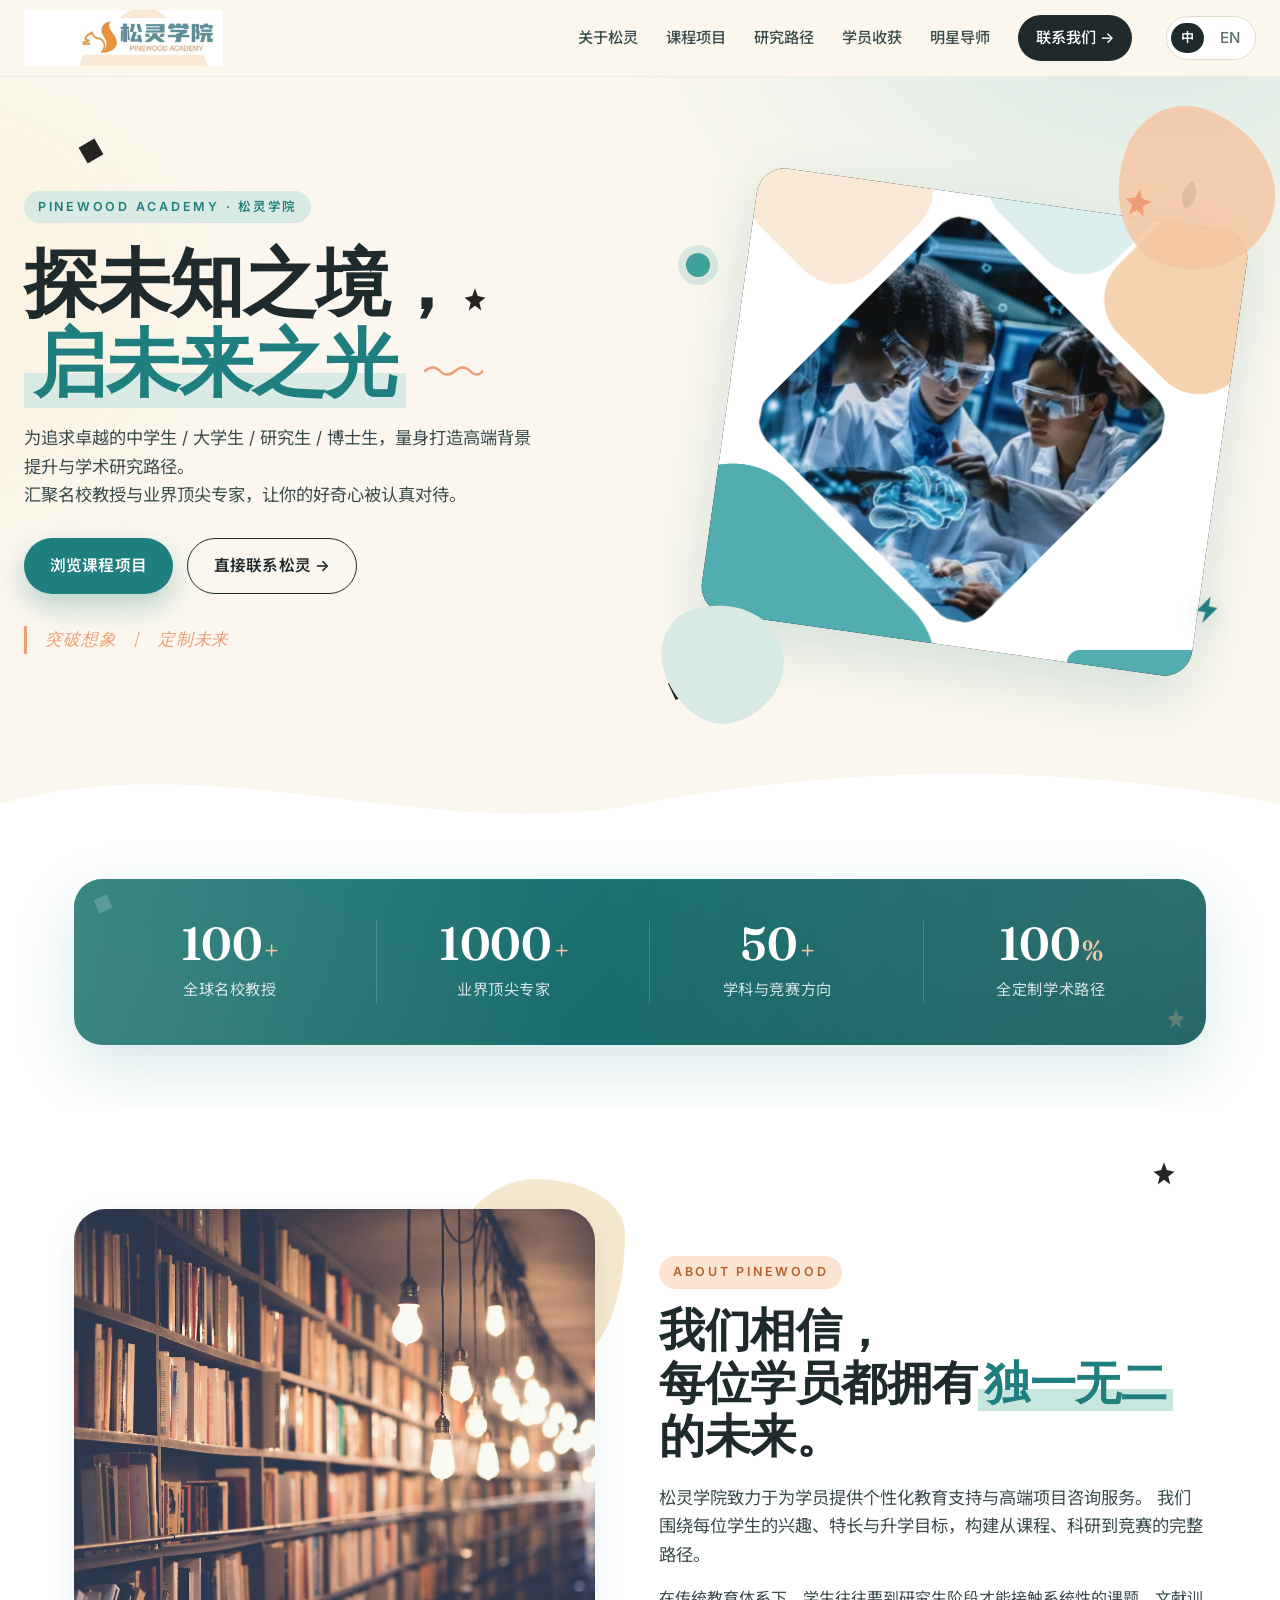
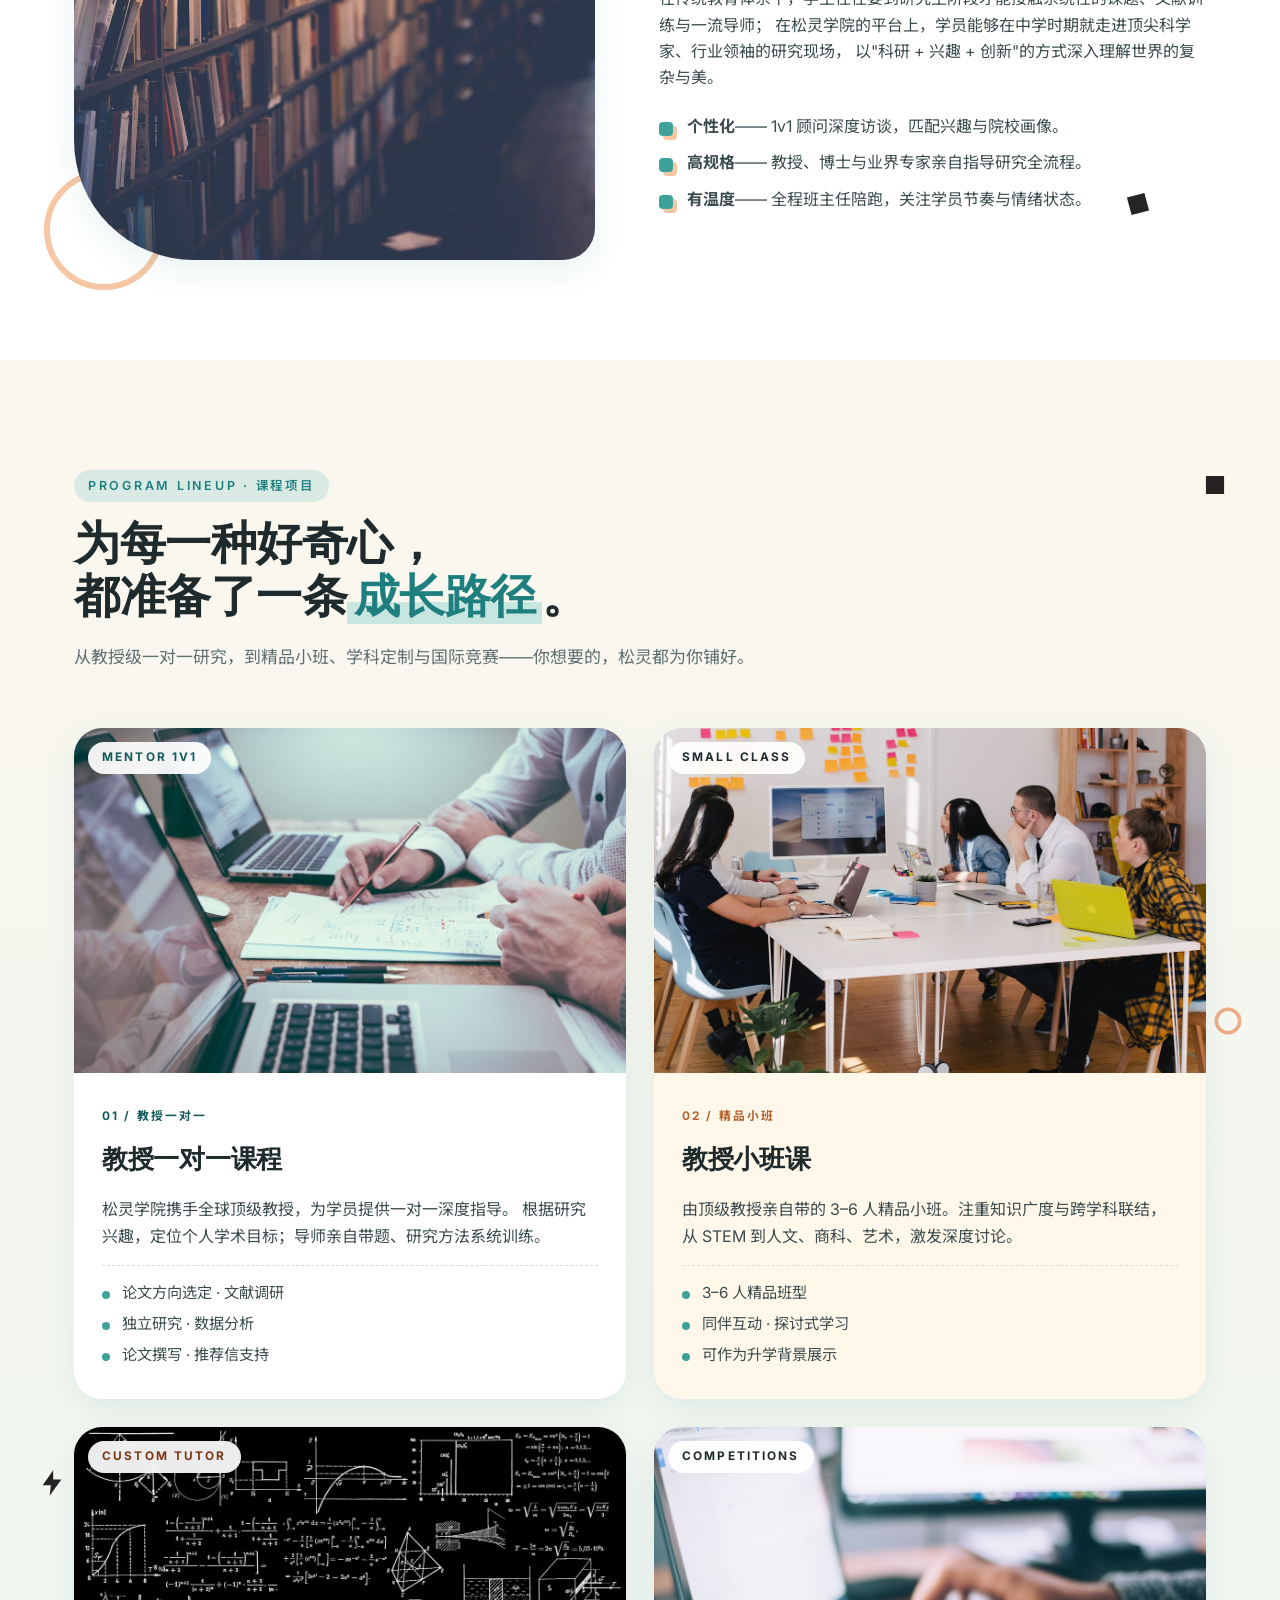
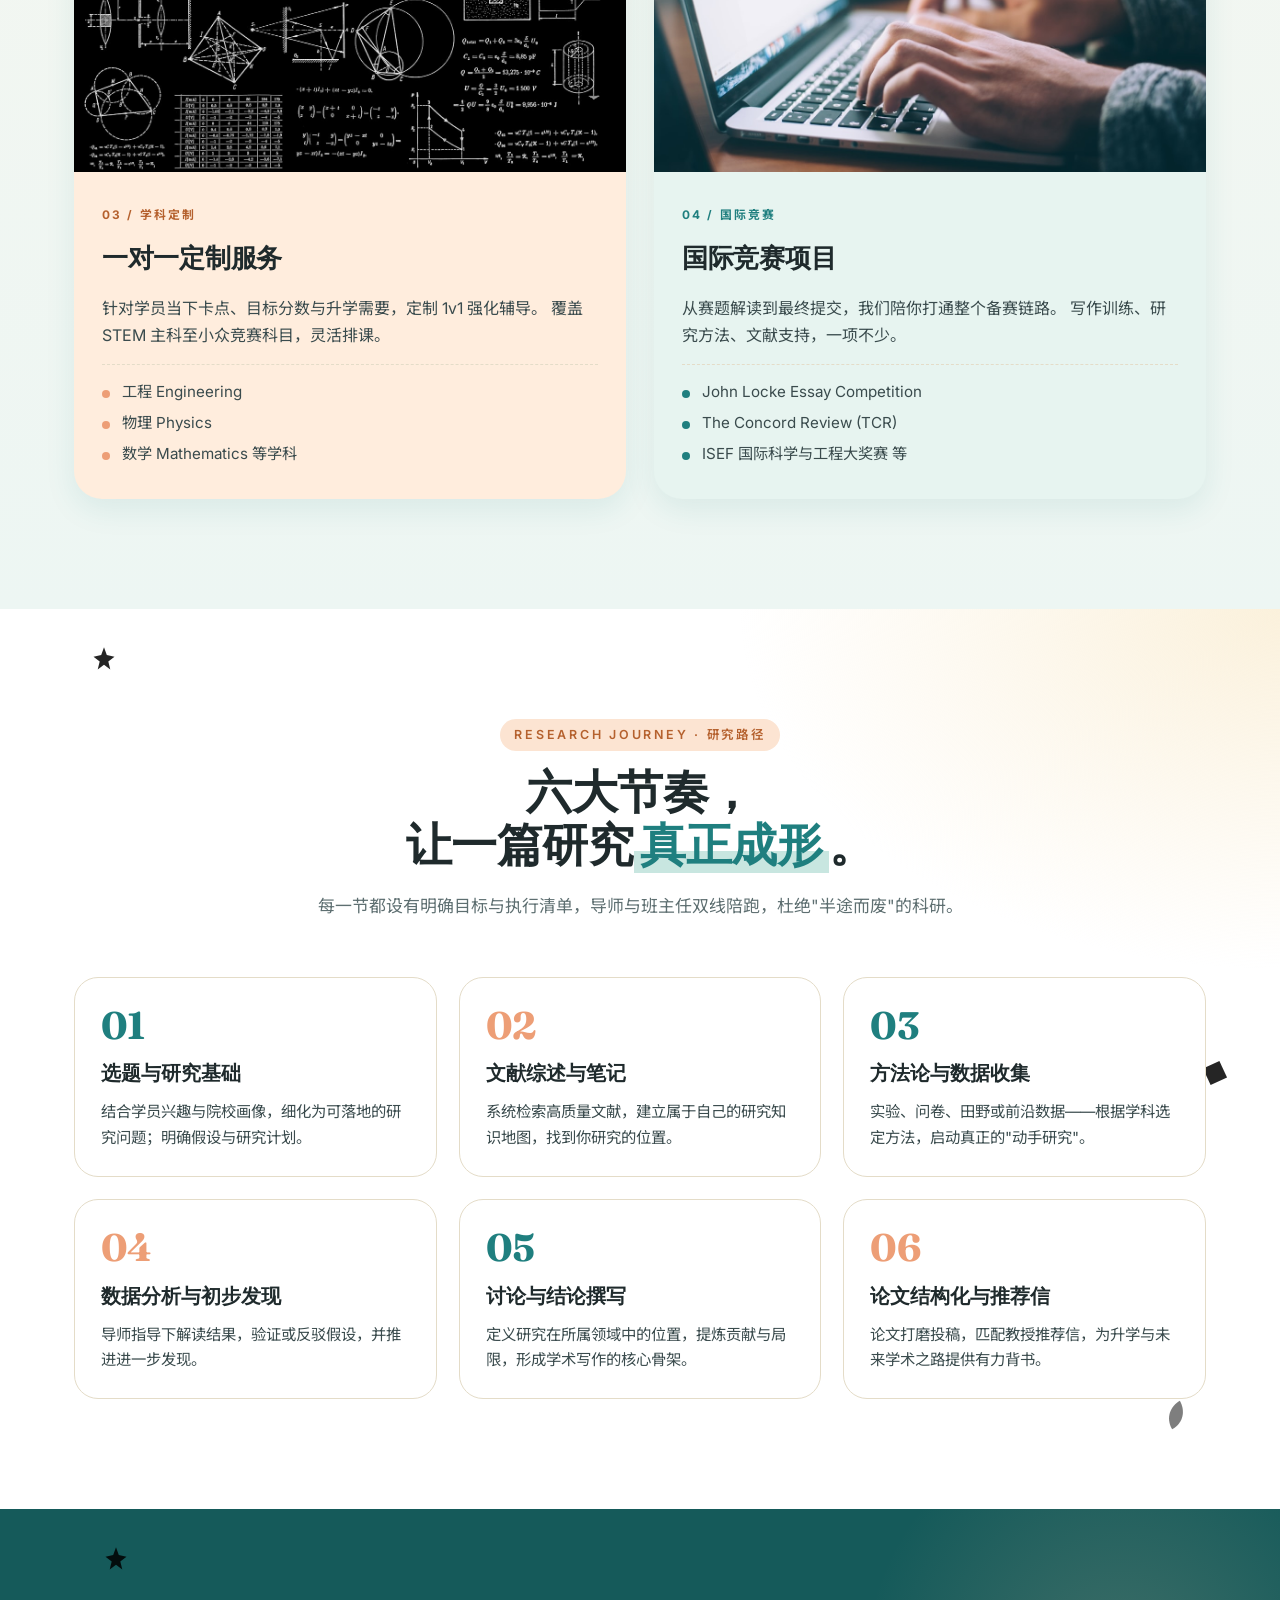
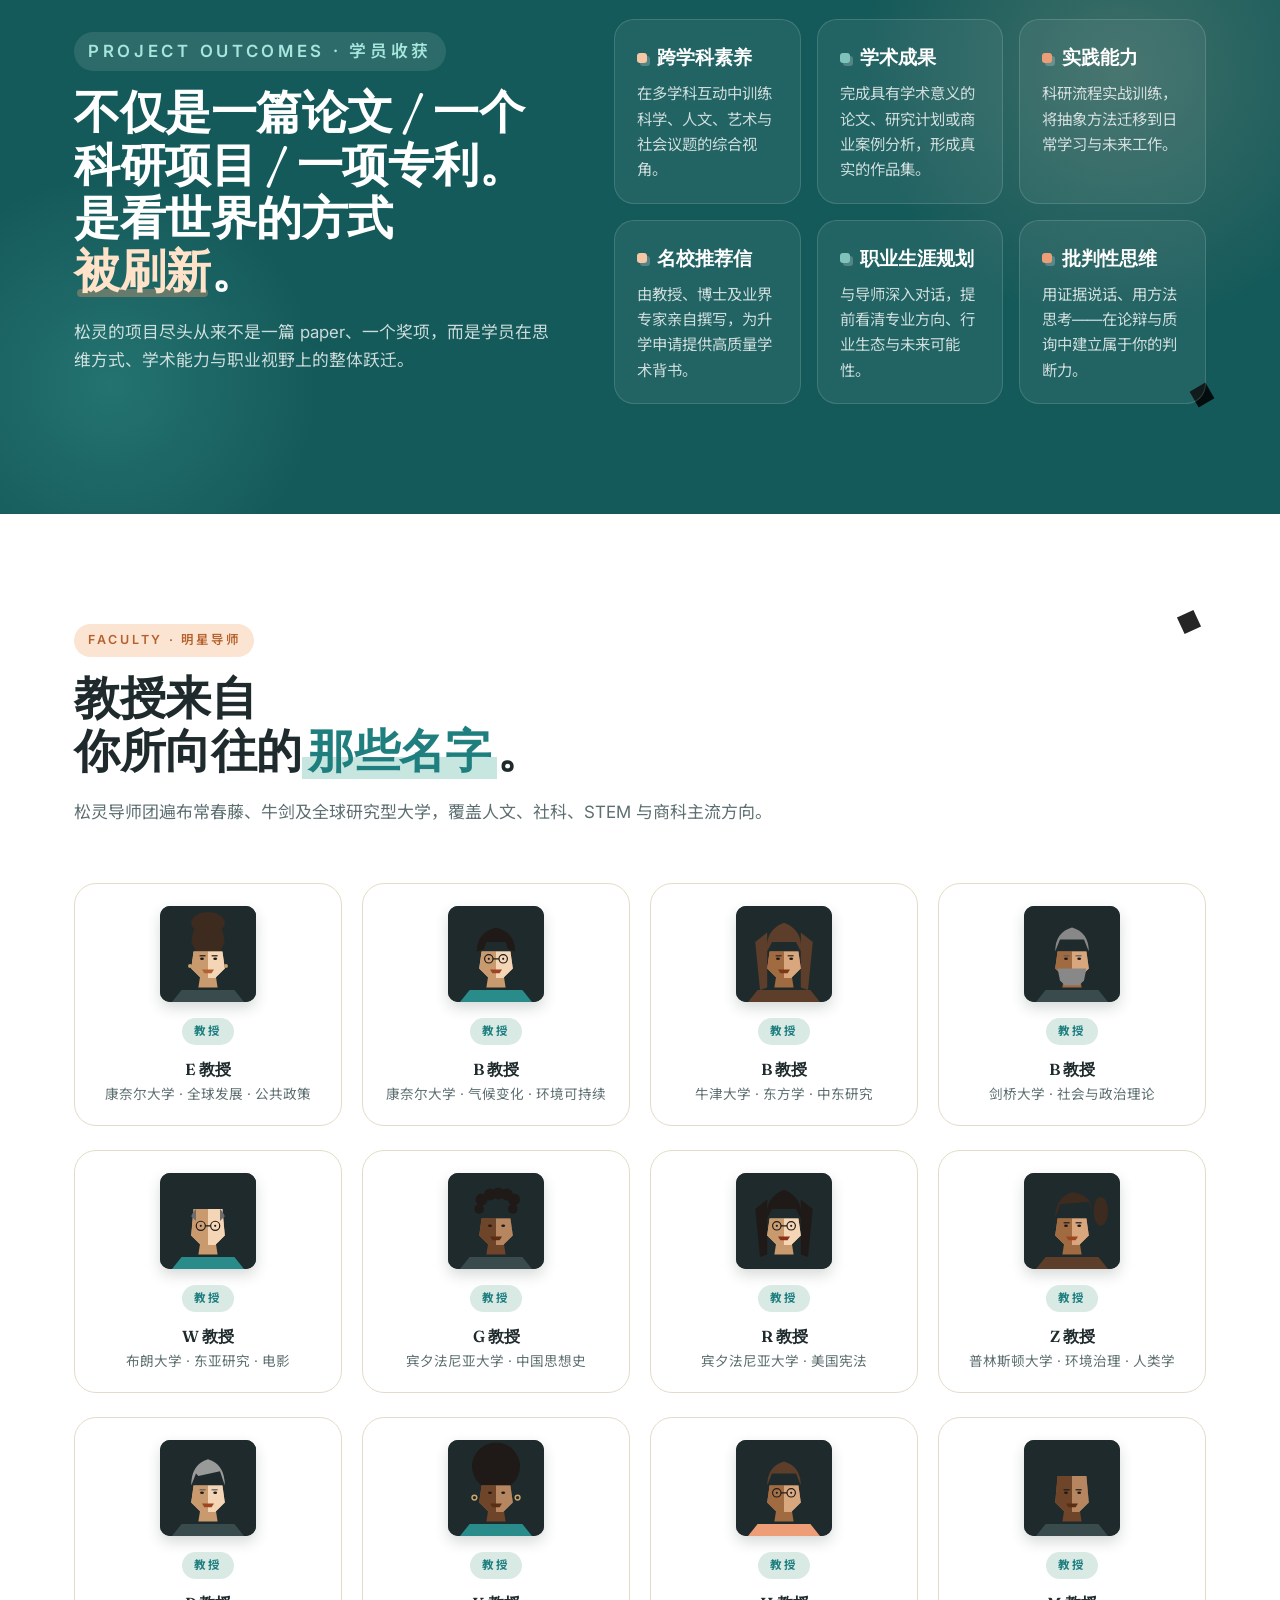
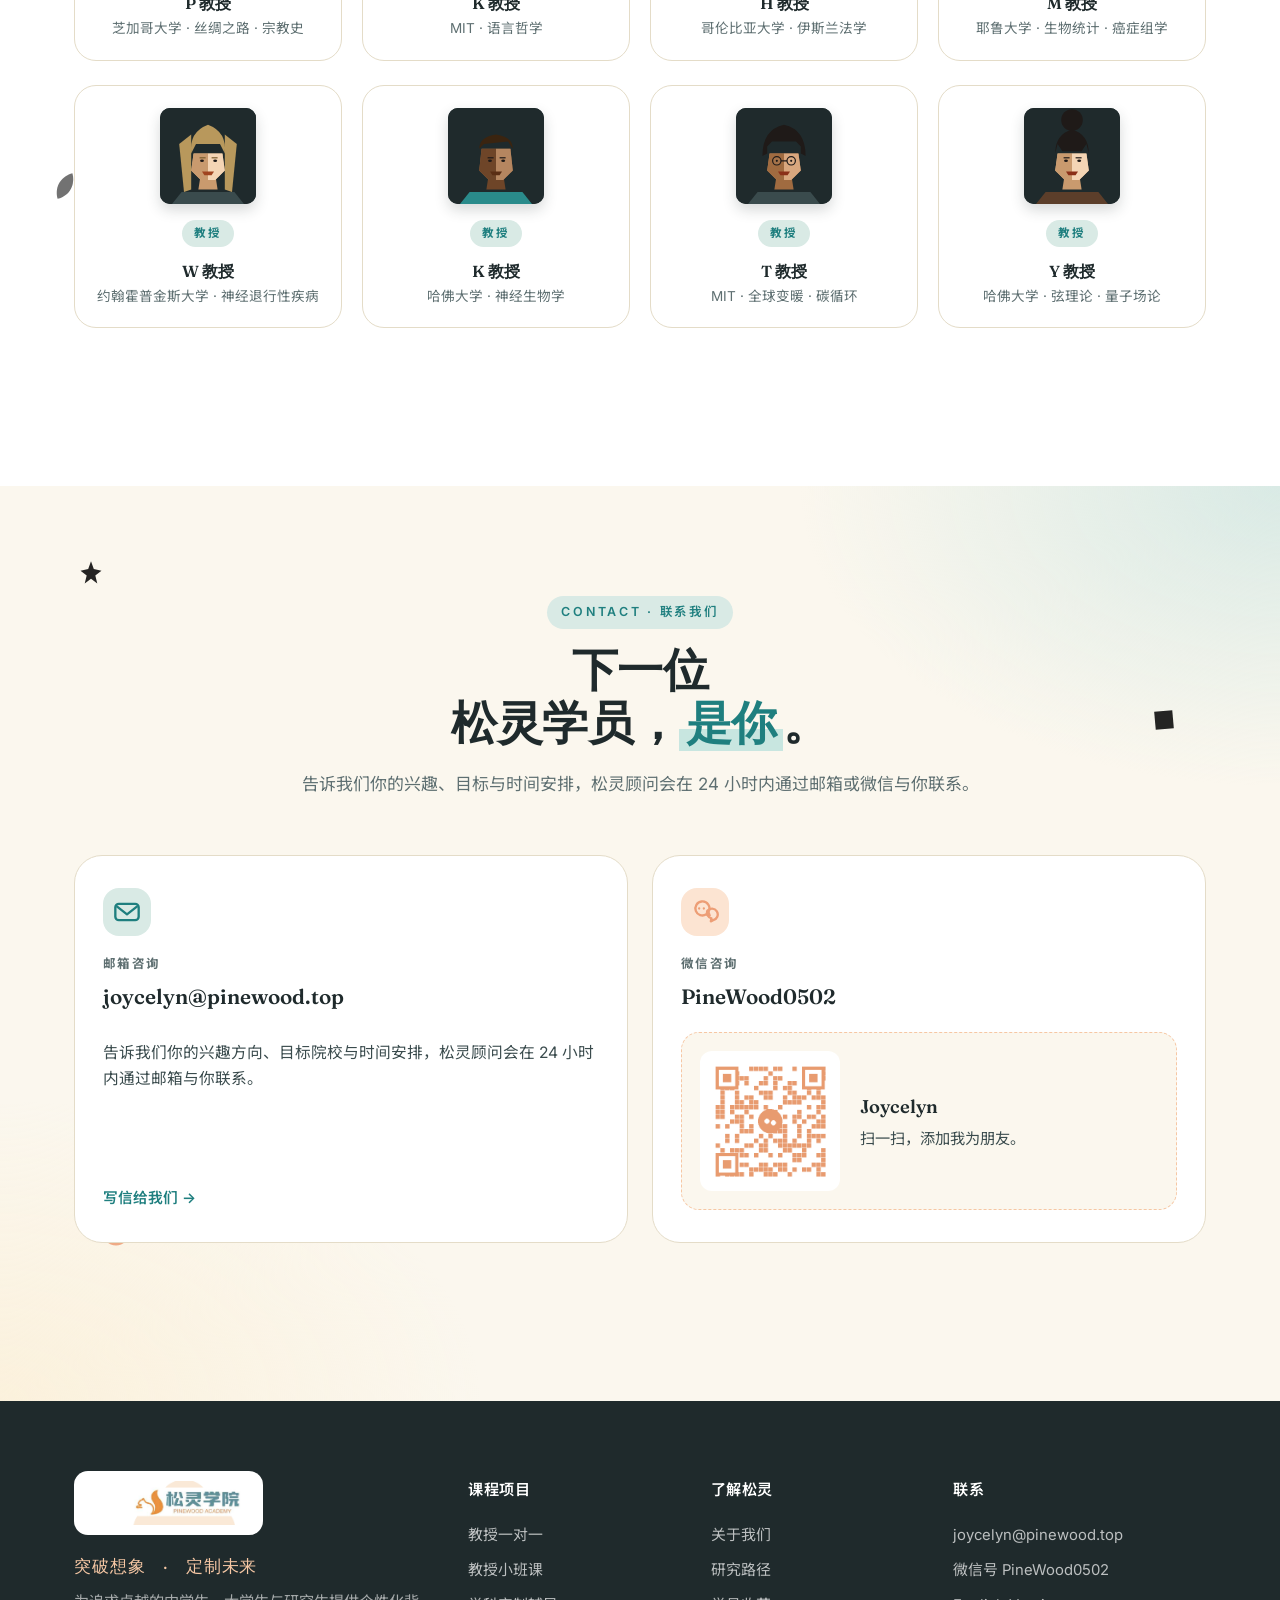
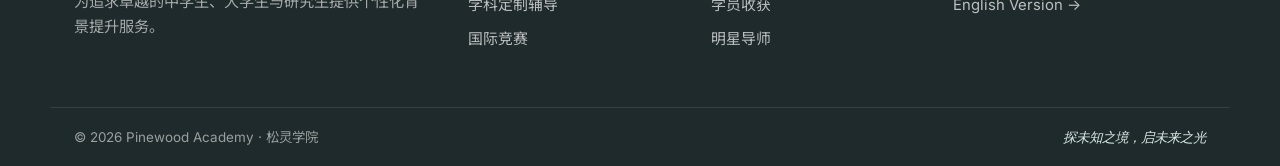
==== commit 3fe7123f: "Faculty: replace Mondrian tiles with 16 original cubist-style fictional portraits" ====
--- a/index.html
+++ b/index.html
@@ -22,23 +22,23 @@
     <symbol id="bolt" viewBox="0 0 24 24"><path d="M13 1 L4 14 H11 L10 23 L20 9 H13 Z"/></symbol>
     <symbol id="leaf" viewBox="0 0 24 24"><path d="M3 21 C 3 9, 12 3, 21 3 C 21 12, 15 21, 3 21 Z"/></symbol>
 
-    <!-- Mondrian-style mentor tiles (original geometric compositions) -->
-    <symbol id="m1" viewBox="0 0 80 80"><rect width="80" height="80" fill="#FBF7EE"/><rect x="0" y="0" width="50" height="32" fill="#2A8B8B"/><rect x="50" y="32" width="30" height="48" fill="#ED9E76"/><line x1="50" y1="0" x2="50" y2="80" stroke="#1F2A2C" stroke-width="3"/><line x1="0" y1="32" x2="80" y2="32" stroke="#1F2A2C" stroke-width="3"/></symbol>
-    <symbol id="m2" viewBox="0 0 80 80"><rect width="80" height="80" fill="#FBF7EE"/><rect x="0" y="0" width="80" height="22" fill="#ED9E76"/><rect x="0" y="56" width="80" height="24" fill="#2A8B8B"/><line x1="0" y1="22" x2="80" y2="22" stroke="#1F2A2C" stroke-width="3"/><line x1="0" y1="56" x2="80" y2="56" stroke="#1F2A2C" stroke-width="3"/></symbol>
-    <symbol id="m3" viewBox="0 0 80 80"><rect width="80" height="80" fill="#FBF7EE"/><rect x="0" y="0" width="30" height="80" fill="#FCD34D"/><rect x="30" y="50" width="50" height="30" fill="#2A8B8B"/><line x1="30" y1="0" x2="30" y2="80" stroke="#1F2A2C" stroke-width="3"/><line x1="30" y1="50" x2="80" y2="50" stroke="#1F2A2C" stroke-width="3"/></symbol>
-    <symbol id="m4" viewBox="0 0 80 80"><rect width="80" height="80" fill="#FBF7EE"/><rect x="0" y="0" width="40" height="80" fill="#ED9E76"/><rect x="40" y="0" width="40" height="40" fill="#FCD34D"/><line x1="40" y1="0" x2="40" y2="80" stroke="#1F2A2C" stroke-width="3"/><line x1="40" y1="40" x2="80" y2="40" stroke="#1F2A2C" stroke-width="3"/></symbol>
-    <symbol id="m5" viewBox="0 0 80 80"><rect width="80" height="80" fill="#FBF7EE"/><rect x="0" y="0" width="24" height="80" fill="#2A8B8B"/><rect x="55" y="0" width="25" height="55" fill="#FCD34D"/><rect x="55" y="55" width="25" height="25" fill="#ED9E76"/><line x1="24" y1="0" x2="24" y2="80" stroke="#1F2A2C" stroke-width="3"/><line x1="55" y1="0" x2="55" y2="80" stroke="#1F2A2C" stroke-width="3"/><line x1="55" y1="55" x2="80" y2="55" stroke="#1F2A2C" stroke-width="3"/></symbol>
-    <symbol id="m6" viewBox="0 0 80 80"><rect width="80" height="80" fill="#FBF7EE"/><rect x="50" y="0" width="30" height="30" fill="#ED9E76"/><rect x="0" y="30" width="80" height="50" fill="#2A8B8B"/><line x1="0" y1="30" x2="80" y2="30" stroke="#1F2A2C" stroke-width="3"/><line x1="50" y1="0" x2="50" y2="30" stroke="#1F2A2C" stroke-width="3"/></symbol>
-    <symbol id="m7" viewBox="0 0 80 80"><rect width="80" height="80" fill="#FBF7EE"/><rect x="50" y="0" width="30" height="22" fill="#FCD34D"/><rect x="0" y="55" width="50" height="25" fill="#ED9E76"/><line x1="50" y1="0" x2="50" y2="80" stroke="#1F2A2C" stroke-width="3"/><line x1="50" y1="22" x2="80" y2="22" stroke="#1F2A2C" stroke-width="3"/><line x1="0" y1="55" x2="50" y2="55" stroke="#1F2A2C" stroke-width="3"/></symbol>
-    <symbol id="m8" viewBox="0 0 80 80"><rect width="80" height="80" fill="#FBF7EE"/><rect x="0" y="55" width="35" height="25" fill="#2A8B8B"/><rect x="35" y="55" width="45" height="25" fill="#ED9E76"/><line x1="0" y1="55" x2="80" y2="55" stroke="#1F2A2C" stroke-width="3"/><line x1="35" y1="55" x2="35" y2="80" stroke="#1F2A2C" stroke-width="3"/></symbol>
-    <symbol id="m9" viewBox="0 0 80 80"><rect width="80" height="80" fill="#FBF7EE"/><rect x="0" y="0" width="50" height="50" fill="#2A8B8B"/><rect x="50" y="0" width="30" height="22" fill="#ED9E76"/><rect x="0" y="60" width="80" height="20" fill="#FCD34D"/><line x1="50" y1="0" x2="50" y2="50" stroke="#1F2A2C" stroke-width="3"/><line x1="50" y1="22" x2="80" y2="22" stroke="#1F2A2C" stroke-width="3"/><line x1="0" y1="50" x2="50" y2="50" stroke="#1F2A2C" stroke-width="3"/><line x1="0" y1="60" x2="80" y2="60" stroke="#1F2A2C" stroke-width="3"/></symbol>
-    <symbol id="m10" viewBox="0 0 80 80"><rect width="80" height="80" fill="#FBF7EE"/><rect x="40" y="0" width="40" height="40" fill="#2A8B8B"/><rect x="0" y="40" width="40" height="40" fill="#ED9E76"/><line x1="40" y1="0" x2="40" y2="80" stroke="#1F2A2C" stroke-width="3"/><line x1="0" y1="40" x2="80" y2="40" stroke="#1F2A2C" stroke-width="3"/></symbol>
-    <symbol id="m11" viewBox="0 0 80 80"><rect width="80" height="80" fill="#FBF7EE"/><rect x="0" y="0" width="80" height="18" fill="#ED9E76"/><rect x="0" y="18" width="55" height="62" fill="#FCD34D"/><rect x="55" y="18" width="25" height="62" fill="#2A8B8B"/><line x1="0" y1="18" x2="80" y2="18" stroke="#1F2A2C" stroke-width="3"/><line x1="55" y1="18" x2="55" y2="80" stroke="#1F2A2C" stroke-width="3"/></symbol>
-    <symbol id="m12" viewBox="0 0 80 80"><rect width="80" height="80" fill="#FBF7EE"/><rect x="0" y="0" width="60" height="30" fill="#2A8B8B"/><rect x="0" y="60" width="60" height="20" fill="#ED9E76"/><line x1="60" y1="0" x2="60" y2="80" stroke="#1F2A2C" stroke-width="3"/><line x1="0" y1="30" x2="60" y2="30" stroke="#1F2A2C" stroke-width="3"/><line x1="0" y1="60" x2="60" y2="60" stroke="#1F2A2C" stroke-width="3"/></symbol>
-    <symbol id="m13" viewBox="0 0 80 80"><rect width="80" height="80" fill="#FBF7EE"/><rect x="20" y="20" width="40" height="40" fill="#2A8B8B"/><rect x="60" y="60" width="20" height="20" fill="#ED9E76"/><line x1="20" y1="0" x2="20" y2="80" stroke="#1F2A2C" stroke-width="3"/><line x1="60" y1="0" x2="60" y2="80" stroke="#1F2A2C" stroke-width="3"/><line x1="0" y1="20" x2="80" y2="20" stroke="#1F2A2C" stroke-width="3"/><line x1="0" y1="60" x2="80" y2="60" stroke="#1F2A2C" stroke-width="3"/></symbol>
-    <symbol id="m14" viewBox="0 0 80 80"><rect width="80" height="80" fill="#FBF7EE"/><rect x="0" y="0" width="80" height="22" fill="#FCD34D"/><rect x="0" y="22" width="22" height="58" fill="#2A8B8B"/><line x1="0" y1="22" x2="80" y2="22" stroke="#1F2A2C" stroke-width="3"/><line x1="22" y1="22" x2="22" y2="80" stroke="#1F2A2C" stroke-width="3"/></symbol>
-    <symbol id="m15" viewBox="0 0 80 80"><rect width="80" height="80" fill="#FBF7EE"/><rect x="0" y="0" width="40" height="50" fill="#ED9E76"/><rect x="0" y="50" width="40" height="30" fill="#2A8B8B"/><rect x="55" y="0" width="25" height="20" fill="#FCD34D"/><line x1="40" y1="0" x2="40" y2="80" stroke="#1F2A2C" stroke-width="3"/><line x1="0" y1="50" x2="40" y2="50" stroke="#1F2A2C" stroke-width="3"/><line x1="55" y1="0" x2="55" y2="20" stroke="#1F2A2C" stroke-width="3"/><line x1="55" y1="20" x2="80" y2="20" stroke="#1F2A2C" stroke-width="3"/></symbol>
-    <symbol id="m16" viewBox="0 0 80 80"><rect width="80" height="80" fill="#FBF7EE"/><rect x="0" y="0" width="28" height="80" fill="#ED9E76"/><rect x="56" y="0" width="24" height="80" fill="#2A8B8B"/><line x1="28" y1="0" x2="28" y2="80" stroke="#1F2A2C" stroke-width="3"/><line x1="56" y1="0" x2="56" y2="80" stroke="#1F2A2C" stroke-width="3"/></symbol>
+    <!-- Cubist-style mentor portraits (fictional, original geometric faces) -->
+    <symbol id="m1" viewBox="0 0 80 80"><rect width="80" height="80" fill="#1F2A2C"/><polygon points="10,80 18,70 62,70 70,80" fill="#3A4B4D"/><ellipse cx="40" cy="14" rx="14" ry="9" fill="#3D2B1F"/><polygon points="26,30 28,20 40,14 52,20 54,30 50,38 30,38" fill="#3D2B1F"/><polygon points="34,55 46,55 48,68 32,68" fill="#C99A6E"/><polygon points="28,38 52,38 54,52 46,60 34,60 26,52" fill="#E0B68A"/><polygon points="40,38 52,38 54,52 46,60 40,60" fill="#F4D5B5"/><polygon points="28,38 40,38 40,60 34,60 26,52" fill="#C99A6E"/><rect x="33" y="41" width="5" height="1" fill="#1F1A18"/><rect x="43" y="41" width="5" height="1" fill="#1F1A18"/><ellipse cx="35" cy="44" rx="1.6" ry="1" fill="#1F1A18"/><ellipse cx="46" cy="44" rx="1.6" ry="1" fill="#1F1A18"/><polygon points="35,53 45,53 43,56 37,56" fill="#B5612E"/><circle cx="25" cy="50" r="1.6" fill="#C9A46B"/><circle cx="55" cy="50" r="1.6" fill="#C9A46B"/></symbol>
+    <symbol id="m2" viewBox="0 0 80 80"><rect width="80" height="80" fill="#1F2A2C"/><polygon points="10,80 18,70 62,70 70,80" fill="#2A8B8B"/><polygon points="34,55 46,55 48,68 32,68" fill="#C99A6E"/><polygon points="28,38 52,38 54,52 46,60 34,60 26,52" fill="#E0B68A"/><polygon points="40,38 52,38 54,52 46,60 40,60" fill="#F4D5B5"/><polygon points="28,38 40,38 40,60 34,60 26,52" fill="#C99A6E"/><path d="M24 38 Q 24 22 40 18 Q 56 22 56 38 L 50 36 L 48 30 L 32 30 L 30 36 Z" fill="#1F1A18"/><g stroke="#1F1A18" stroke-width="1" fill="rgba(255,255,255,0.05)"><circle cx="34" cy="44" r="3.5"/><circle cx="46" cy="44" r="3.5"/><line x1="37.5" y1="44" x2="42.5" y2="44"/></g><circle cx="34" cy="44" r="0.9" fill="#1F1A18"/><circle cx="46" cy="44" r="0.9" fill="#1F1A18"/><polygon points="35,53 45,53 43,56 37,56" fill="#A04420"/></symbol>
+    <symbol id="m3" viewBox="0 0 80 80"><rect width="80" height="80" fill="#1F2A2C"/><polygon points="10,80 18,70 62,70 70,80" fill="#5C3E2A"/><polygon points="20,70 16,30 26,22 26,68" fill="#5C3E2A"/><polygon points="60,70 64,30 54,22 54,68" fill="#5C3E2A"/><polygon points="34,55 46,55 48,68 32,68" fill="#A06B40"/><polygon points="28,38 52,38 54,52 46,60 34,60 26,52" fill="#C28858"/><polygon points="40,38 52,38 54,52 46,60 40,60" fill="#D9A77E"/><polygon points="28,38 40,38 40,60 34,60 26,52" fill="#A06B40"/><path d="M26 38 Q 24 20 40 14 Q 56 20 54 38 L 50 30 L 30 30 Z" fill="#5C3E2A"/><rect x="33" y="41" width="5" height="1" fill="#3A2410"/><rect x="43" y="41" width="5" height="1" fill="#3A2410"/><ellipse cx="35" cy="44" rx="1.6" ry="1" fill="#1F1A18"/><ellipse cx="46" cy="44" rx="1.6" ry="1" fill="#1F1A18"/><polygon points="35,53 45,53 43,56 37,56" fill="#7A3914"/></symbol>
+    <symbol id="m4" viewBox="0 0 80 80"><rect width="80" height="80" fill="#1F2A2C"/><polygon points="10,80 18,70 62,70 70,80" fill="#3A4B4D"/><polygon points="34,55 46,55 48,68 32,68" fill="#A06B40"/><polygon points="28,38 52,38 54,52 46,60 34,60 26,52" fill="#C28858"/><polygon points="40,38 52,38 54,52 46,60 40,60" fill="#D9A77E"/><polygon points="28,38 40,38 40,60 34,60 26,52" fill="#A06B40"/><path d="M26 38 Q 26 22 40 18 Q 54 22 54 38 L 50 28 L 30 28 Z" fill="#888888"/><polygon points="28,52 52,52 50,62 46,66 34,66 30,62" fill="#888888"/><ellipse cx="35" cy="44" rx="1.6" ry="1" fill="#1F1A18"/><ellipse cx="46" cy="44" rx="1.6" ry="1" fill="#1F1A18"/><rect x="33" y="41" width="5" height="1" fill="#5C5C5C"/><rect x="43" y="41" width="5" height="1" fill="#5C5C5C"/></symbol>
+    <symbol id="m5" viewBox="0 0 80 80"><rect width="80" height="80" fill="#1F2A2C"/><polygon points="10,80 18,70 62,70 70,80" fill="#2A8B8B"/><polygon points="34,55 46,55 48,68 32,68" fill="#C99A6E"/><polygon points="28,30 52,30 54,52 46,60 34,60 26,52" fill="#E0B68A"/><polygon points="40,30 52,30 54,52 46,60 40,60" fill="#F4D5B5"/><polygon points="28,30 40,30 40,60 34,60 26,52" fill="#C99A6E"/><polygon points="26,36 30,40 30,30 28,32" fill="#6E6C6C"/><polygon points="54,36 50,40 50,30 52,32" fill="#6E6C6C"/><g stroke="#1F1A18" stroke-width="1" fill="rgba(255,255,255,0.05)"><circle cx="34" cy="44" r="3.8"/><circle cx="46" cy="44" r="3.8"/><line x1="37.8" y1="44" x2="42.2" y2="44"/></g><circle cx="34" cy="44" r="0.9" fill="#1F1A18"/><circle cx="46" cy="44" r="0.9" fill="#1F1A18"/></symbol>
+    <symbol id="m6" viewBox="0 0 80 80"><rect width="80" height="80" fill="#1F2A2C"/><polygon points="10,80 18,70 62,70 70,80" fill="#3A4B4D"/><polygon points="34,55 46,55 48,68 32,68" fill="#6E4528"/><polygon points="28,38 52,38 54,52 46,60 34,60 26,52" fill="#95643F"/><polygon points="40,38 52,38 54,52 46,60 40,60" fill="#B58660"/><polygon points="28,38 40,38 40,60 34,60 26,52" fill="#6E4528"/><g fill="#1F1A18"><circle cx="28" cy="22" r="5"/><circle cx="35" cy="18" r="5"/><circle cx="42" cy="17" r="5"/><circle cx="49" cy="18" r="5"/><circle cx="55" cy="22" r="5"/><circle cx="26" cy="30" r="4"/><circle cx="54" cy="30" r="4"/></g><ellipse cx="35" cy="44" rx="1.6" ry="1" fill="#1F1A18"/><ellipse cx="46" cy="44" rx="1.6" ry="1" fill="#1F1A18"/><polygon points="35,53 45,53 43,56 37,56" fill="#5A2E14"/></symbol>
+    <symbol id="m7" viewBox="0 0 80 80"><rect width="80" height="80" fill="#1F2A2C"/><polygon points="10,80 18,70 62,70 70,80" fill="#1F2A2C"/><polygon points="20,70 16,30 26,22 26,68" fill="#1F1A18"/><polygon points="60,70 64,30 54,22 54,68" fill="#1F1A18"/><polygon points="34,55 46,55 48,68 32,68" fill="#C99A6E"/><polygon points="28,38 52,38 54,52 46,60 34,60 26,52" fill="#E0B68A"/><polygon points="40,38 52,38 54,52 46,60 40,60" fill="#F4D5B5"/><polygon points="28,38 40,38 40,60 34,60 26,52" fill="#C99A6E"/><path d="M26 38 Q 24 20 40 14 Q 56 20 54 38 L 50 30 L 30 30 Z" fill="#1F1A18"/><g stroke="#1F1A18" stroke-width="1" fill="rgba(255,255,255,0.05)"><circle cx="34" cy="44" r="3.5"/><circle cx="46" cy="44" r="3.5"/><line x1="37.5" y1="44" x2="42.5" y2="44"/></g><circle cx="34" cy="44" r="0.9" fill="#1F1A18"/><circle cx="46" cy="44" r="0.9" fill="#1F1A18"/><polygon points="35,53 45,53 43,56 37,56" fill="#8B3018"/></symbol>
+    <symbol id="m8" viewBox="0 0 80 80"><rect width="80" height="80" fill="#1F2A2C"/><polygon points="10,80 18,70 62,70 70,80" fill="#5C3E2A"/><ellipse cx="64" cy="32" rx="6" ry="12" fill="#3D2B1F"/><polygon points="34,55 46,55 48,68 32,68" fill="#A06B40"/><polygon points="28,38 52,38 54,52 46,60 34,60 26,52" fill="#C28858"/><polygon points="40,38 52,38 54,52 46,60 40,60" fill="#D9A77E"/><polygon points="28,38 40,38 40,60 34,60 26,52" fill="#A06B40"/><path d="M26 38 Q 26 20 40 16 Q 56 18 56 30 L 54 24 L 30 26 Z" fill="#3D2B1F"/><rect x="33" y="41" width="5" height="1" fill="#1F1A18"/><rect x="43" y="41" width="5" height="1" fill="#1F1A18"/><ellipse cx="35" cy="44" rx="1.6" ry="1" fill="#1F1A18"/><ellipse cx="46" cy="44" rx="1.6" ry="1" fill="#1F1A18"/><polygon points="35,53 45,53 43,56 37,56" fill="#A04420"/></symbol>
+    <symbol id="m9" viewBox="0 0 80 80"><rect width="80" height="80" fill="#1F2A2C"/><polygon points="10,80 18,70 62,70 70,80" fill="#3A4B4D"/><polygon points="34,55 46,55 48,68 32,68" fill="#C99A6E"/><polygon points="28,38 52,38 54,52 46,60 34,60 26,52" fill="#E0B68A"/><polygon points="40,38 52,38 54,52 46,60 40,60" fill="#F4D5B5"/><polygon points="28,38 40,38 40,60 34,60 26,52" fill="#C99A6E"/><path d="M26 38 Q 26 20 40 16 Q 54 20 54 38 L 50 26 L 32 30 L 30 28 Z" fill="#999A9A"/><rect x="33" y="41" width="5" height="1" fill="#5C5C5C"/><rect x="43" y="41" width="5" height="1" fill="#5C5C5C"/><ellipse cx="35" cy="44" rx="1.6" ry="1" fill="#1F1A18"/><ellipse cx="46" cy="44" rx="1.6" ry="1" fill="#1F1A18"/><polygon points="35,53 45,53 43,56 37,56" fill="#A04420"/></symbol>
+    <symbol id="m10" viewBox="0 0 80 80"><rect width="80" height="80" fill="#1F2A2C"/><polygon points="10,80 18,70 62,70 70,80" fill="#2A8B8B"/><circle cx="40" cy="22" r="20" fill="#1F1A18"/><polygon points="34,55 46,55 48,68 32,68" fill="#6E4528"/><polygon points="28,38 52,38 54,52 46,60 34,60 26,52" fill="#95643F"/><polygon points="40,38 52,38 54,52 46,60 40,60" fill="#B58660"/><polygon points="28,38 40,38 40,60 34,60 26,52" fill="#6E4528"/><ellipse cx="35" cy="44" rx="1.6" ry="1" fill="#1F1A18"/><ellipse cx="46" cy="44" rx="1.6" ry="1" fill="#1F1A18"/><polygon points="35,53 45,53 43,56 37,56" fill="#5A2E14"/><circle cx="22" cy="48" r="2" fill="none" stroke="#C9A46B" stroke-width="1.2"/><circle cx="58" cy="48" r="2" fill="none" stroke="#C9A46B" stroke-width="1.2"/></symbol>
+    <symbol id="m11" viewBox="0 0 80 80"><rect width="80" height="80" fill="#1F2A2C"/><polygon points="10,80 18,70 62,70 70,80" fill="#ED9E76"/><polygon points="34,55 46,55 48,68 32,68" fill="#A06B40"/><polygon points="28,38 52,38 54,52 46,60 34,60 26,52" fill="#C28858"/><polygon points="40,38 52,38 54,52 46,60 40,60" fill="#D9A77E"/><polygon points="28,38 40,38 40,60 34,60 26,52" fill="#A06B40"/><path d="M26 38 Q 26 22 40 18 Q 54 22 54 38 L 50 28 L 30 28 Z" fill="#5C3E2A"/><g stroke="#1F1A18" stroke-width="1" fill="rgba(255,255,255,0.05)"><circle cx="34" cy="44" r="3.5"/><circle cx="46" cy="44" r="3.5"/><line x1="37.5" y1="44" x2="42.5" y2="44"/></g><circle cx="34" cy="44" r="0.9" fill="#1F1A18"/><circle cx="46" cy="44" r="0.9" fill="#1F1A18"/></symbol>
+    <symbol id="m12" viewBox="0 0 80 80"><rect width="80" height="80" fill="#1F2A2C"/><polygon points="10,80 18,70 62,70 70,80" fill="#3A4B4D"/><polygon points="34,55 46,55 48,68 32,68" fill="#6E4528"/><polygon points="28,30 52,30 54,52 46,60 34,60 26,52" fill="#95643F"/><polygon points="40,30 52,30 54,52 46,60 40,60" fill="#B58660"/><polygon points="28,30 40,30 40,60 34,60 26,52" fill="#6E4528"/><rect x="33" y="41" width="5" height="1" fill="#1F1A18"/><rect x="43" y="41" width="5" height="1" fill="#1F1A18"/><ellipse cx="35" cy="44" rx="1.6" ry="1" fill="#1F1A18"/><ellipse cx="46" cy="44" rx="1.6" ry="1" fill="#1F1A18"/><polygon points="35,53 45,53 43,56 37,56" fill="#5A2E14"/></symbol>
+    <symbol id="m13" viewBox="0 0 80 80"><rect width="80" height="80" fill="#1F2A2C"/><polygon points="10,80 18,70 62,70 70,80" fill="#3A4B4D"/><polygon points="20,70 16,30 26,22 26,68" fill="#B8985C"/><polygon points="60,70 64,30 54,22 54,68" fill="#B8985C"/><polygon points="34,55 46,55 48,68 32,68" fill="#C99A6E"/><polygon points="28,38 52,38 54,52 46,60 34,60 26,52" fill="#E0B68A"/><polygon points="40,38 52,38 54,52 46,60 40,60" fill="#F4D5B5"/><polygon points="28,38 40,38 40,60 34,60 26,52" fill="#C99A6E"/><path d="M26 38 Q 24 20 40 14 Q 56 20 54 38 L 50 30 L 30 30 Z" fill="#B8985C"/><rect x="33" y="41" width="5" height="1" fill="#7A5C2E"/><rect x="43" y="41" width="5" height="1" fill="#7A5C2E"/><ellipse cx="35" cy="44" rx="1.6" ry="1" fill="#1F1A18"/><ellipse cx="46" cy="44" rx="1.6" ry="1" fill="#1F1A18"/><polygon points="35,53 45,53 43,56 37,56" fill="#A04420"/></symbol>
+    <symbol id="m14" viewBox="0 0 80 80"><rect width="80" height="80" fill="#1F2A2C"/><polygon points="10,80 18,70 62,70 70,80" fill="#2A8B8B"/><polygon points="34,55 46,55 48,68 32,68" fill="#6E4528"/><polygon points="28,34 52,34 54,52 46,60 34,60 26,52" fill="#95643F"/><polygon points="40,34 52,34 54,52 46,60 40,60" fill="#B58660"/><polygon points="28,34 40,34 40,60 34,60 26,52" fill="#6E4528"/><path d="M26 34 Q 26 24 40 22 Q 54 24 54 34 L 50 28 L 30 30 Z" fill="#3A2410"/><rect x="33" y="41" width="5" height="1" fill="#1F1A18"/><rect x="43" y="41" width="5" height="1" fill="#1F1A18"/><ellipse cx="35" cy="44" rx="1.6" ry="1" fill="#1F1A18"/><ellipse cx="46" cy="44" rx="1.6" ry="1" fill="#1F1A18"/><polygon points="35,53 45,53 43,56 37,56" fill="#5A2E14"/></symbol>
+    <symbol id="m15" viewBox="0 0 80 80"><rect width="80" height="80" fill="#1F2A2C"/><polygon points="10,80 18,70 62,70 70,80" fill="#3A4B4D"/><polygon points="34,55 46,55 48,68 32,68" fill="#A06B40"/><polygon points="28,38 52,38 54,52 46,60 34,60 26,52" fill="#C28858"/><polygon points="40,38 52,38 54,52 46,60 40,60" fill="#D9A77E"/><polygon points="28,38 40,38 40,60 34,60 26,52" fill="#A06B40"/><path d="M22 40 Q 22 18 40 14 Q 58 18 58 40 L 54 38 L 54 32 L 50 28 L 30 28 L 26 32 L 26 38 Z" fill="#1F1A18"/><g stroke="#1F1A18" stroke-width="1" fill="rgba(255,255,255,0.05)"><circle cx="34" cy="44" r="3.5"/><circle cx="46" cy="44" r="3.5"/><line x1="37.5" y1="44" x2="42.5" y2="44"/></g><circle cx="34" cy="44" r="0.9" fill="#1F1A18"/><circle cx="46" cy="44" r="0.9" fill="#1F1A18"/><polygon points="35,53 45,53 43,56 37,56" fill="#8B3018"/></symbol>
+    <symbol id="m16" viewBox="0 0 80 80"><rect width="80" height="80" fill="#1F2A2C"/><polygon points="10,80 18,70 62,70 70,80" fill="#5C3E2A"/><circle cx="40" cy="10" r="9" fill="#1F1A18"/><polygon points="34,55 46,55 48,68 32,68" fill="#C99A6E"/><polygon points="28,38 52,38 54,52 46,60 34,60 26,52" fill="#E0B68A"/><polygon points="40,38 52,38 54,52 46,60 40,60" fill="#F4D5B5"/><polygon points="28,38 40,38 40,60 34,60 26,52" fill="#C99A6E"/><path d="M26 38 Q 26 22 40 18 Q 54 22 54 38 L 52 30 L 48 36 L 32 36 L 28 30 Z" fill="#1F1A18"/><rect x="33" y="41" width="5" height="1" fill="#1F1A18"/><rect x="43" y="41" width="5" height="1" fill="#1F1A18"/><ellipse cx="35" cy="44" rx="1.6" ry="1" fill="#1F1A18"/><ellipse cx="46" cy="44" rx="1.6" ry="1" fill="#1F1A18"/><polygon points="35,53 45,53 43,56 37,56" fill="#8B3018"/></symbol>
   </defs>
 </svg>
 
--- a/styles.css
+++ b/styles.css
@@ -713,13 +713,13 @@
   box-shadow: var(--shadow-1);
 }
 .mentor__ava{
-  width: 92px; height: 92px;
+  width: 96px; height: 96px;
   margin: 0 auto 14px;
-  border-radius: 6px;
+  border-radius: 10px;
   display:grid; place-items:center;
   overflow:hidden;
-  background: #FBF7EE;
-  box-shadow: 0 4px 10px rgba(31,42,44,.10);
+  background: #1F2A2C;
+  box-shadow: 0 6px 14px rgba(31,42,44,.18);
 }
 .mentor__ava svg{ width: 100%; height: 100%; display:block;}
 .mentor__role{
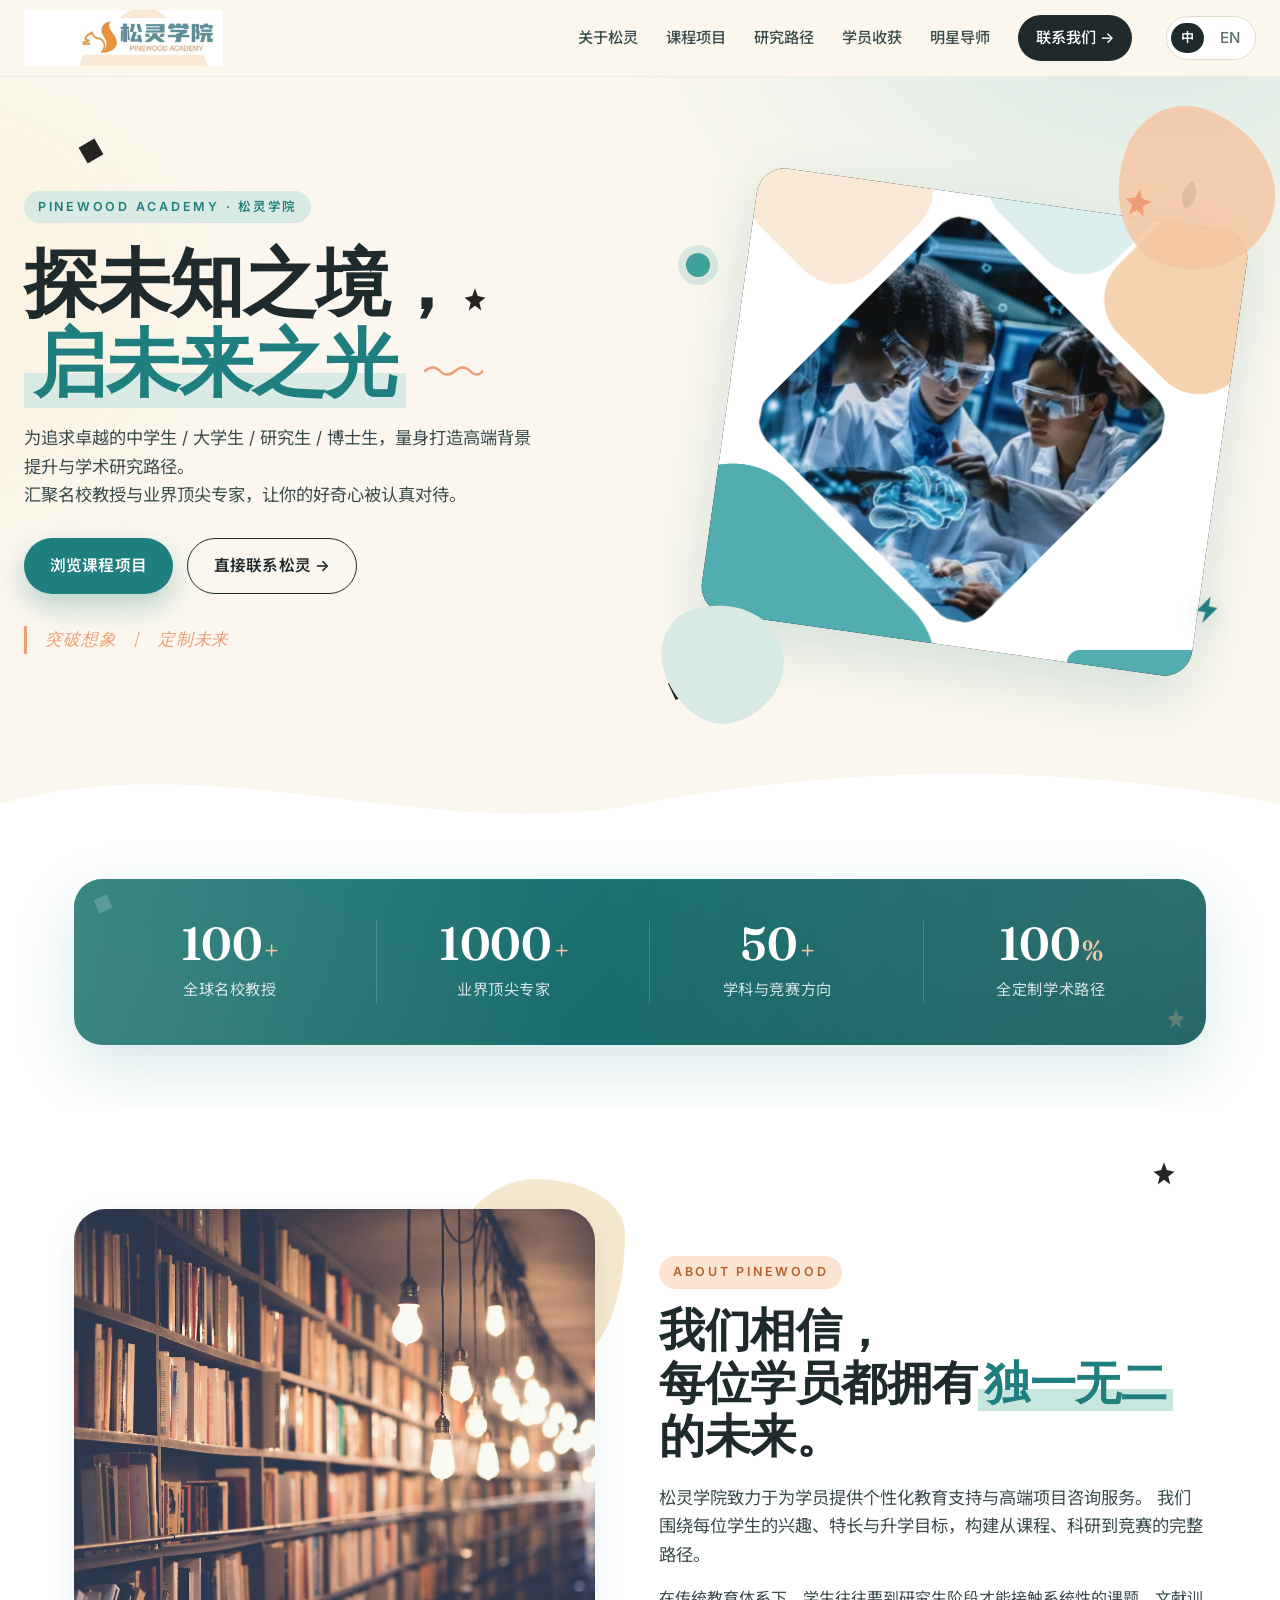
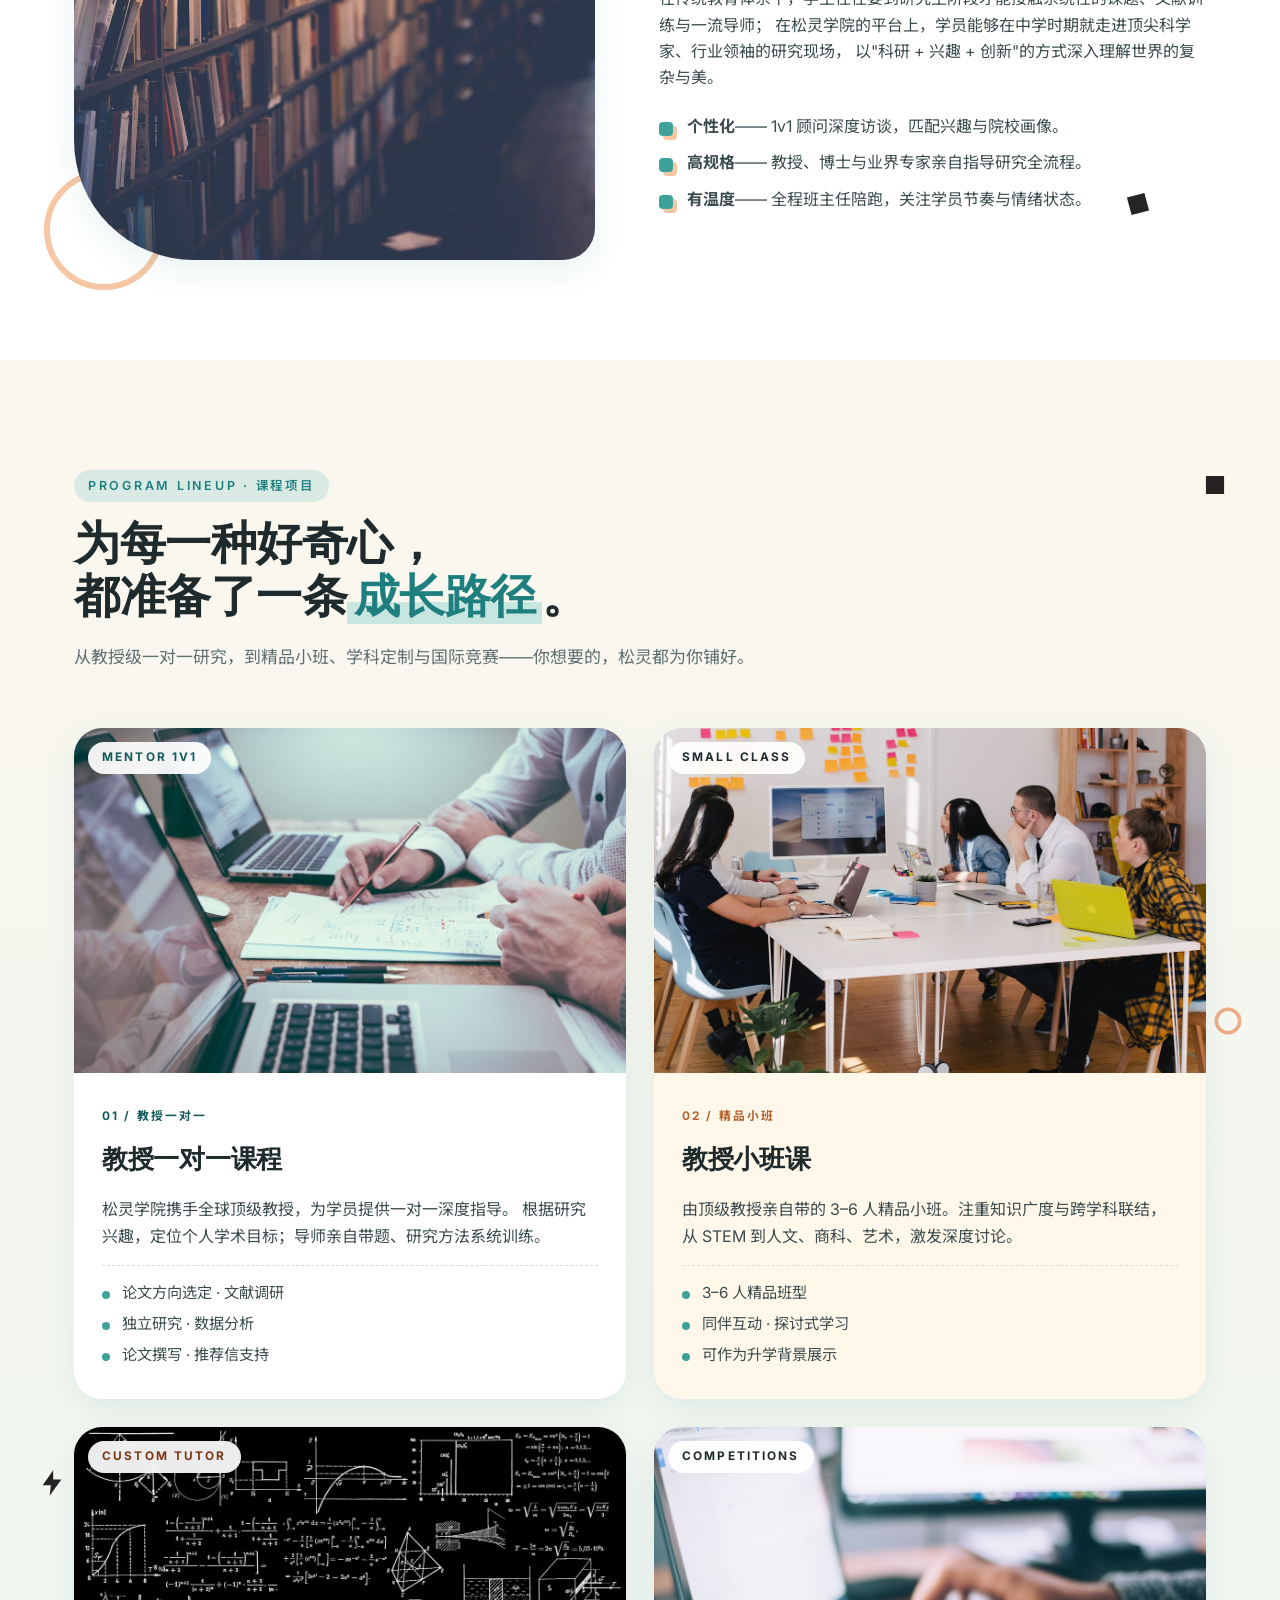
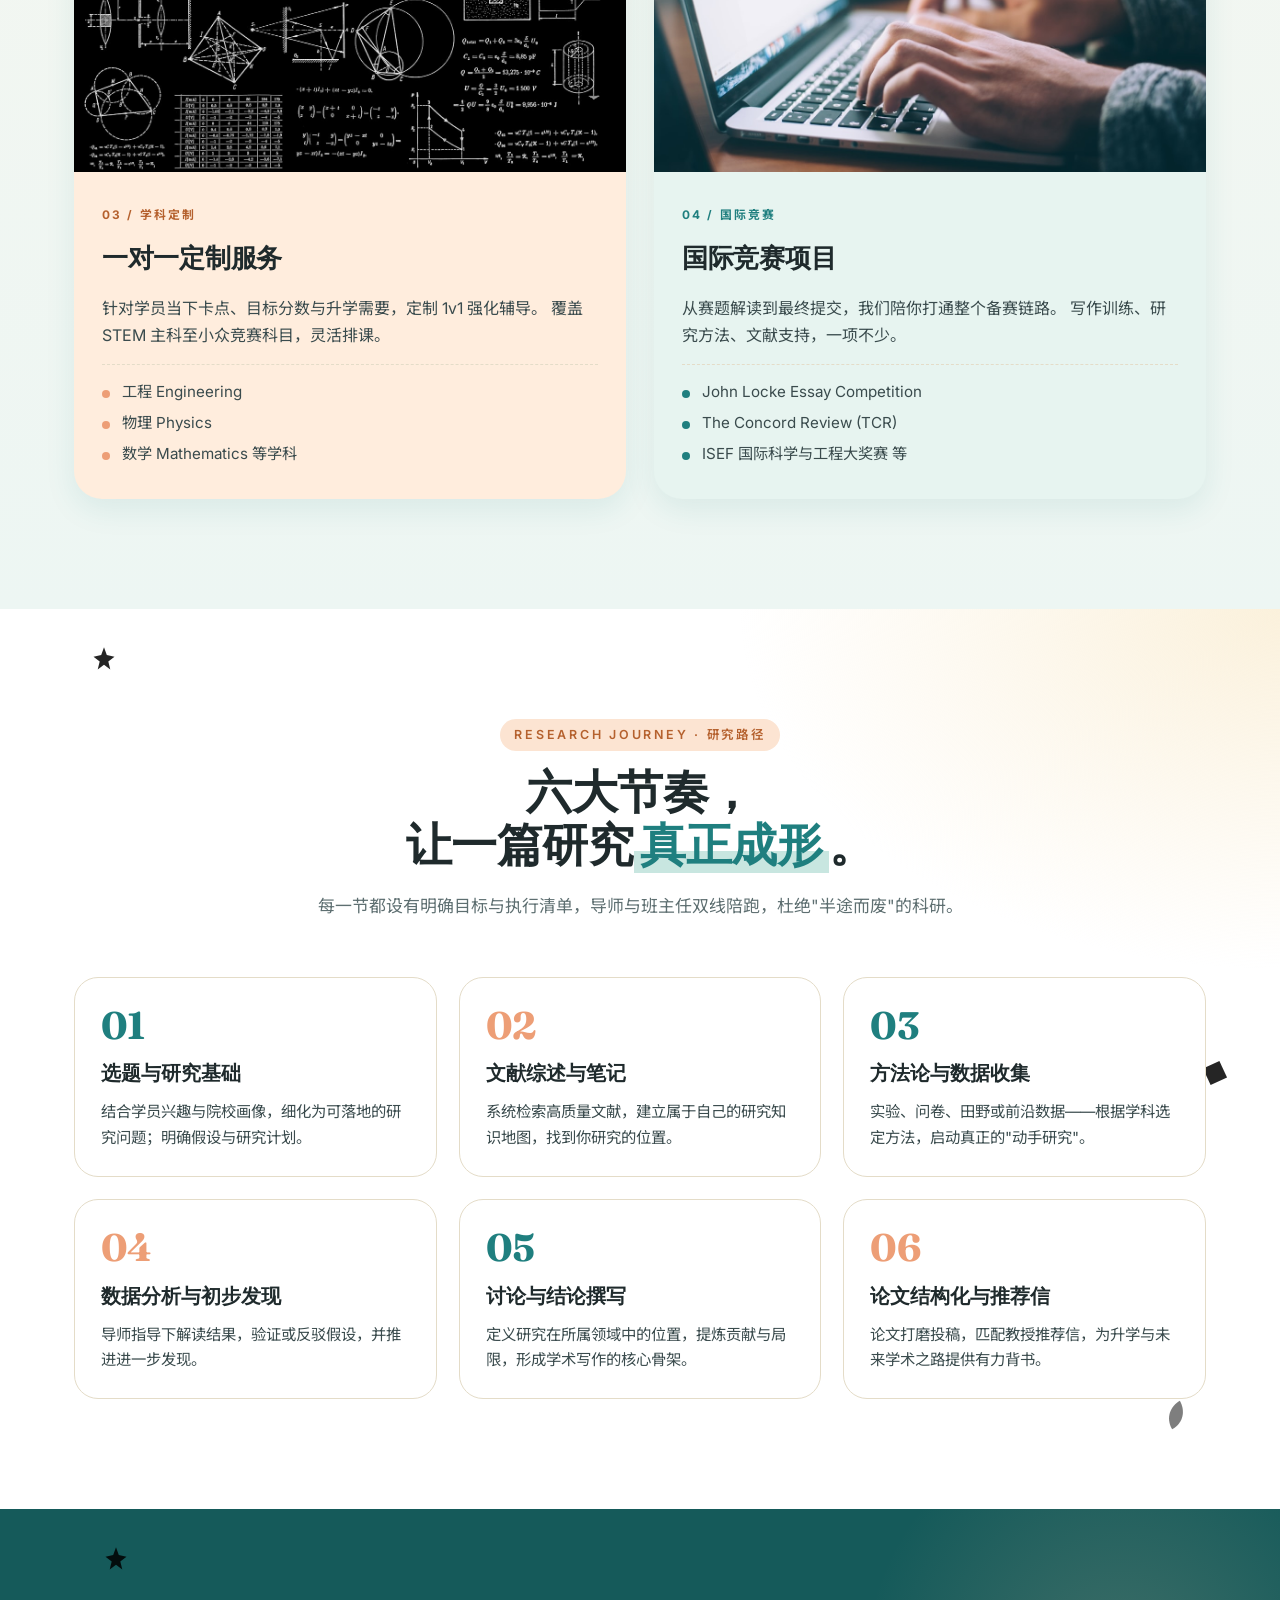
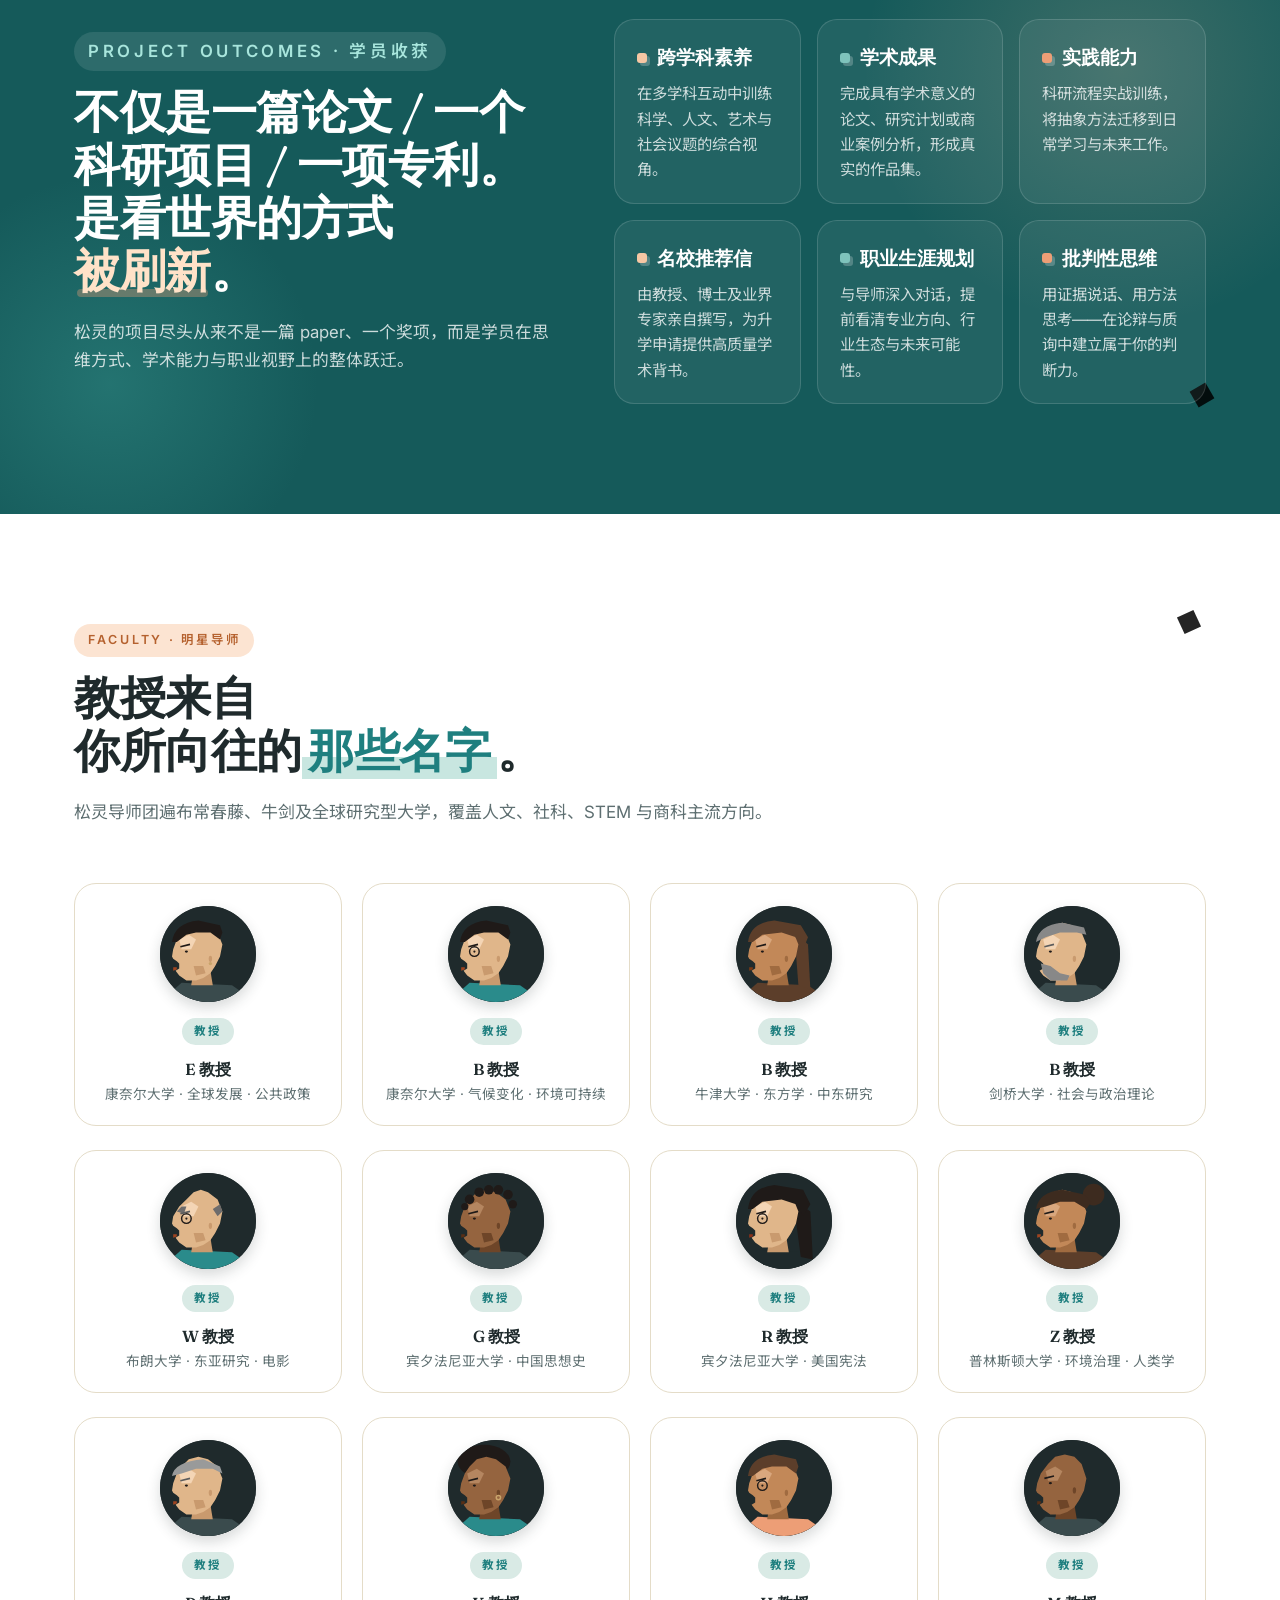
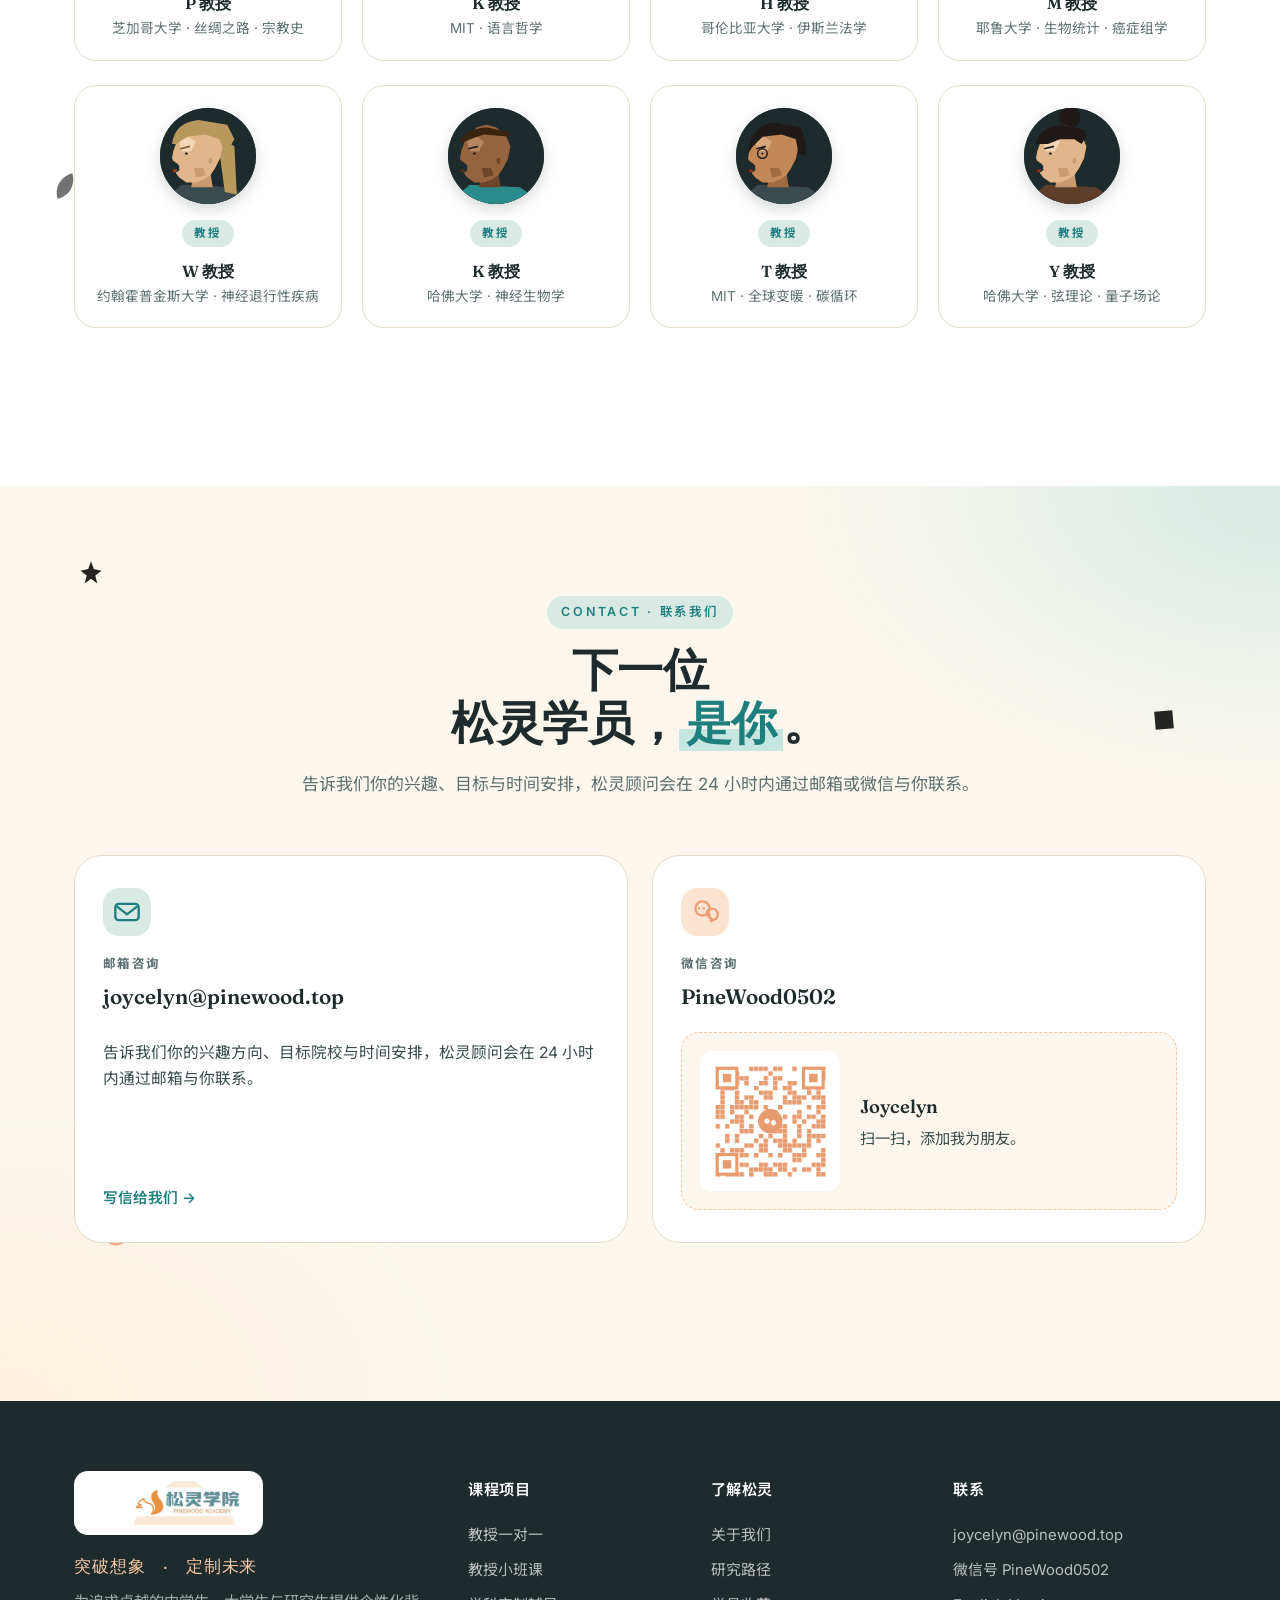
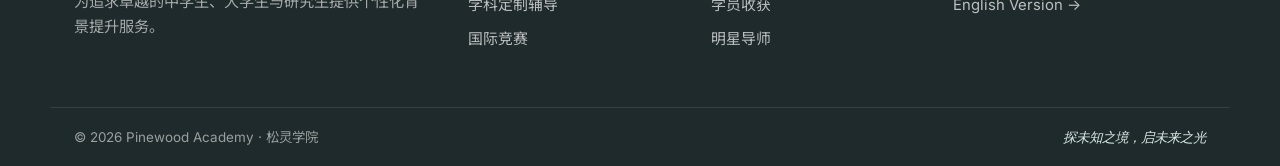
==== commit b83c6a31: "Faculty: switch mentor avatars to side-profile silhouettes in circular frames" ====
--- a/index.html
+++ b/index.html
@@ -22,23 +22,23 @@
     <symbol id="bolt" viewBox="0 0 24 24"><path d="M13 1 L4 14 H11 L10 23 L20 9 H13 Z"/></symbol>
     <symbol id="leaf" viewBox="0 0 24 24"><path d="M3 21 C 3 9, 12 3, 21 3 C 21 12, 15 21, 3 21 Z"/></symbol>
 
-    <!-- Cubist-style mentor portraits (fictional, original geometric faces) -->
-    <symbol id="m1" viewBox="0 0 80 80"><rect width="80" height="80" fill="#1F2A2C"/><polygon points="10,80 18,70 62,70 70,80" fill="#3A4B4D"/><ellipse cx="40" cy="14" rx="14" ry="9" fill="#3D2B1F"/><polygon points="26,30 28,20 40,14 52,20 54,30 50,38 30,38" fill="#3D2B1F"/><polygon points="34,55 46,55 48,68 32,68" fill="#C99A6E"/><polygon points="28,38 52,38 54,52 46,60 34,60 26,52" fill="#E0B68A"/><polygon points="40,38 52,38 54,52 46,60 40,60" fill="#F4D5B5"/><polygon points="28,38 40,38 40,60 34,60 26,52" fill="#C99A6E"/><rect x="33" y="41" width="5" height="1" fill="#1F1A18"/><rect x="43" y="41" width="5" height="1" fill="#1F1A18"/><ellipse cx="35" cy="44" rx="1.6" ry="1" fill="#1F1A18"/><ellipse cx="46" cy="44" rx="1.6" ry="1" fill="#1F1A18"/><polygon points="35,53 45,53 43,56 37,56" fill="#B5612E"/><circle cx="25" cy="50" r="1.6" fill="#C9A46B"/><circle cx="55" cy="50" r="1.6" fill="#C9A46B"/></symbol>
-    <symbol id="m2" viewBox="0 0 80 80"><rect width="80" height="80" fill="#1F2A2C"/><polygon points="10,80 18,70 62,70 70,80" fill="#2A8B8B"/><polygon points="34,55 46,55 48,68 32,68" fill="#C99A6E"/><polygon points="28,38 52,38 54,52 46,60 34,60 26,52" fill="#E0B68A"/><polygon points="40,38 52,38 54,52 46,60 40,60" fill="#F4D5B5"/><polygon points="28,38 40,38 40,60 34,60 26,52" fill="#C99A6E"/><path d="M24 38 Q 24 22 40 18 Q 56 22 56 38 L 50 36 L 48 30 L 32 30 L 30 36 Z" fill="#1F1A18"/><g stroke="#1F1A18" stroke-width="1" fill="rgba(255,255,255,0.05)"><circle cx="34" cy="44" r="3.5"/><circle cx="46" cy="44" r="3.5"/><line x1="37.5" y1="44" x2="42.5" y2="44"/></g><circle cx="34" cy="44" r="0.9" fill="#1F1A18"/><circle cx="46" cy="44" r="0.9" fill="#1F1A18"/><polygon points="35,53 45,53 43,56 37,56" fill="#A04420"/></symbol>
-    <symbol id="m3" viewBox="0 0 80 80"><rect width="80" height="80" fill="#1F2A2C"/><polygon points="10,80 18,70 62,70 70,80" fill="#5C3E2A"/><polygon points="20,70 16,30 26,22 26,68" fill="#5C3E2A"/><polygon points="60,70 64,30 54,22 54,68" fill="#5C3E2A"/><polygon points="34,55 46,55 48,68 32,68" fill="#A06B40"/><polygon points="28,38 52,38 54,52 46,60 34,60 26,52" fill="#C28858"/><polygon points="40,38 52,38 54,52 46,60 40,60" fill="#D9A77E"/><polygon points="28,38 40,38 40,60 34,60 26,52" fill="#A06B40"/><path d="M26 38 Q 24 20 40 14 Q 56 20 54 38 L 50 30 L 30 30 Z" fill="#5C3E2A"/><rect x="33" y="41" width="5" height="1" fill="#3A2410"/><rect x="43" y="41" width="5" height="1" fill="#3A2410"/><ellipse cx="35" cy="44" rx="1.6" ry="1" fill="#1F1A18"/><ellipse cx="46" cy="44" rx="1.6" ry="1" fill="#1F1A18"/><polygon points="35,53 45,53 43,56 37,56" fill="#7A3914"/></symbol>
-    <symbol id="m4" viewBox="0 0 80 80"><rect width="80" height="80" fill="#1F2A2C"/><polygon points="10,80 18,70 62,70 70,80" fill="#3A4B4D"/><polygon points="34,55 46,55 48,68 32,68" fill="#A06B40"/><polygon points="28,38 52,38 54,52 46,60 34,60 26,52" fill="#C28858"/><polygon points="40,38 52,38 54,52 46,60 40,60" fill="#D9A77E"/><polygon points="28,38 40,38 40,60 34,60 26,52" fill="#A06B40"/><path d="M26 38 Q 26 22 40 18 Q 54 22 54 38 L 50 28 L 30 28 Z" fill="#888888"/><polygon points="28,52 52,52 50,62 46,66 34,66 30,62" fill="#888888"/><ellipse cx="35" cy="44" rx="1.6" ry="1" fill="#1F1A18"/><ellipse cx="46" cy="44" rx="1.6" ry="1" fill="#1F1A18"/><rect x="33" y="41" width="5" height="1" fill="#5C5C5C"/><rect x="43" y="41" width="5" height="1" fill="#5C5C5C"/></symbol>
-    <symbol id="m5" viewBox="0 0 80 80"><rect width="80" height="80" fill="#1F2A2C"/><polygon points="10,80 18,70 62,70 70,80" fill="#2A8B8B"/><polygon points="34,55 46,55 48,68 32,68" fill="#C99A6E"/><polygon points="28,30 52,30 54,52 46,60 34,60 26,52" fill="#E0B68A"/><polygon points="40,30 52,30 54,52 46,60 40,60" fill="#F4D5B5"/><polygon points="28,30 40,30 40,60 34,60 26,52" fill="#C99A6E"/><polygon points="26,36 30,40 30,30 28,32" fill="#6E6C6C"/><polygon points="54,36 50,40 50,30 52,32" fill="#6E6C6C"/><g stroke="#1F1A18" stroke-width="1" fill="rgba(255,255,255,0.05)"><circle cx="34" cy="44" r="3.8"/><circle cx="46" cy="44" r="3.8"/><line x1="37.8" y1="44" x2="42.2" y2="44"/></g><circle cx="34" cy="44" r="0.9" fill="#1F1A18"/><circle cx="46" cy="44" r="0.9" fill="#1F1A18"/></symbol>
-    <symbol id="m6" viewBox="0 0 80 80"><rect width="80" height="80" fill="#1F2A2C"/><polygon points="10,80 18,70 62,70 70,80" fill="#3A4B4D"/><polygon points="34,55 46,55 48,68 32,68" fill="#6E4528"/><polygon points="28,38 52,38 54,52 46,60 34,60 26,52" fill="#95643F"/><polygon points="40,38 52,38 54,52 46,60 40,60" fill="#B58660"/><polygon points="28,38 40,38 40,60 34,60 26,52" fill="#6E4528"/><g fill="#1F1A18"><circle cx="28" cy="22" r="5"/><circle cx="35" cy="18" r="5"/><circle cx="42" cy="17" r="5"/><circle cx="49" cy="18" r="5"/><circle cx="55" cy="22" r="5"/><circle cx="26" cy="30" r="4"/><circle cx="54" cy="30" r="4"/></g><ellipse cx="35" cy="44" rx="1.6" ry="1" fill="#1F1A18"/><ellipse cx="46" cy="44" rx="1.6" ry="1" fill="#1F1A18"/><polygon points="35,53 45,53 43,56 37,56" fill="#5A2E14"/></symbol>
-    <symbol id="m7" viewBox="0 0 80 80"><rect width="80" height="80" fill="#1F2A2C"/><polygon points="10,80 18,70 62,70 70,80" fill="#1F2A2C"/><polygon points="20,70 16,30 26,22 26,68" fill="#1F1A18"/><polygon points="60,70 64,30 54,22 54,68" fill="#1F1A18"/><polygon points="34,55 46,55 48,68 32,68" fill="#C99A6E"/><polygon points="28,38 52,38 54,52 46,60 34,60 26,52" fill="#E0B68A"/><polygon points="40,38 52,38 54,52 46,60 40,60" fill="#F4D5B5"/><polygon points="28,38 40,38 40,60 34,60 26,52" fill="#C99A6E"/><path d="M26 38 Q 24 20 40 14 Q 56 20 54 38 L 50 30 L 30 30 Z" fill="#1F1A18"/><g stroke="#1F1A18" stroke-width="1" fill="rgba(255,255,255,0.05)"><circle cx="34" cy="44" r="3.5"/><circle cx="46" cy="44" r="3.5"/><line x1="37.5" y1="44" x2="42.5" y2="44"/></g><circle cx="34" cy="44" r="0.9" fill="#1F1A18"/><circle cx="46" cy="44" r="0.9" fill="#1F1A18"/><polygon points="35,53 45,53 43,56 37,56" fill="#8B3018"/></symbol>
-    <symbol id="m8" viewBox="0 0 80 80"><rect width="80" height="80" fill="#1F2A2C"/><polygon points="10,80 18,70 62,70 70,80" fill="#5C3E2A"/><ellipse cx="64" cy="32" rx="6" ry="12" fill="#3D2B1F"/><polygon points="34,55 46,55 48,68 32,68" fill="#A06B40"/><polygon points="28,38 52,38 54,52 46,60 34,60 26,52" fill="#C28858"/><polygon points="40,38 52,38 54,52 46,60 40,60" fill="#D9A77E"/><polygon points="28,38 40,38 40,60 34,60 26,52" fill="#A06B40"/><path d="M26 38 Q 26 20 40 16 Q 56 18 56 30 L 54 24 L 30 26 Z" fill="#3D2B1F"/><rect x="33" y="41" width="5" height="1" fill="#1F1A18"/><rect x="43" y="41" width="5" height="1" fill="#1F1A18"/><ellipse cx="35" cy="44" rx="1.6" ry="1" fill="#1F1A18"/><ellipse cx="46" cy="44" rx="1.6" ry="1" fill="#1F1A18"/><polygon points="35,53 45,53 43,56 37,56" fill="#A04420"/></symbol>
-    <symbol id="m9" viewBox="0 0 80 80"><rect width="80" height="80" fill="#1F2A2C"/><polygon points="10,80 18,70 62,70 70,80" fill="#3A4B4D"/><polygon points="34,55 46,55 48,68 32,68" fill="#C99A6E"/><polygon points="28,38 52,38 54,52 46,60 34,60 26,52" fill="#E0B68A"/><polygon points="40,38 52,38 54,52 46,60 40,60" fill="#F4D5B5"/><polygon points="28,38 40,38 40,60 34,60 26,52" fill="#C99A6E"/><path d="M26 38 Q 26 20 40 16 Q 54 20 54 38 L 50 26 L 32 30 L 30 28 Z" fill="#999A9A"/><rect x="33" y="41" width="5" height="1" fill="#5C5C5C"/><rect x="43" y="41" width="5" height="1" fill="#5C5C5C"/><ellipse cx="35" cy="44" rx="1.6" ry="1" fill="#1F1A18"/><ellipse cx="46" cy="44" rx="1.6" ry="1" fill="#1F1A18"/><polygon points="35,53 45,53 43,56 37,56" fill="#A04420"/></symbol>
-    <symbol id="m10" viewBox="0 0 80 80"><rect width="80" height="80" fill="#1F2A2C"/><polygon points="10,80 18,70 62,70 70,80" fill="#2A8B8B"/><circle cx="40" cy="22" r="20" fill="#1F1A18"/><polygon points="34,55 46,55 48,68 32,68" fill="#6E4528"/><polygon points="28,38 52,38 54,52 46,60 34,60 26,52" fill="#95643F"/><polygon points="40,38 52,38 54,52 46,60 40,60" fill="#B58660"/><polygon points="28,38 40,38 40,60 34,60 26,52" fill="#6E4528"/><ellipse cx="35" cy="44" rx="1.6" ry="1" fill="#1F1A18"/><ellipse cx="46" cy="44" rx="1.6" ry="1" fill="#1F1A18"/><polygon points="35,53 45,53 43,56 37,56" fill="#5A2E14"/><circle cx="22" cy="48" r="2" fill="none" stroke="#C9A46B" stroke-width="1.2"/><circle cx="58" cy="48" r="2" fill="none" stroke="#C9A46B" stroke-width="1.2"/></symbol>
-    <symbol id="m11" viewBox="0 0 80 80"><rect width="80" height="80" fill="#1F2A2C"/><polygon points="10,80 18,70 62,70 70,80" fill="#ED9E76"/><polygon points="34,55 46,55 48,68 32,68" fill="#A06B40"/><polygon points="28,38 52,38 54,52 46,60 34,60 26,52" fill="#C28858"/><polygon points="40,38 52,38 54,52 46,60 40,60" fill="#D9A77E"/><polygon points="28,38 40,38 40,60 34,60 26,52" fill="#A06B40"/><path d="M26 38 Q 26 22 40 18 Q 54 22 54 38 L 50 28 L 30 28 Z" fill="#5C3E2A"/><g stroke="#1F1A18" stroke-width="1" fill="rgba(255,255,255,0.05)"><circle cx="34" cy="44" r="3.5"/><circle cx="46" cy="44" r="3.5"/><line x1="37.5" y1="44" x2="42.5" y2="44"/></g><circle cx="34" cy="44" r="0.9" fill="#1F1A18"/><circle cx="46" cy="44" r="0.9" fill="#1F1A18"/></symbol>
-    <symbol id="m12" viewBox="0 0 80 80"><rect width="80" height="80" fill="#1F2A2C"/><polygon points="10,80 18,70 62,70 70,80" fill="#3A4B4D"/><polygon points="34,55 46,55 48,68 32,68" fill="#6E4528"/><polygon points="28,30 52,30 54,52 46,60 34,60 26,52" fill="#95643F"/><polygon points="40,30 52,30 54,52 46,60 40,60" fill="#B58660"/><polygon points="28,30 40,30 40,60 34,60 26,52" fill="#6E4528"/><rect x="33" y="41" width="5" height="1" fill="#1F1A18"/><rect x="43" y="41" width="5" height="1" fill="#1F1A18"/><ellipse cx="35" cy="44" rx="1.6" ry="1" fill="#1F1A18"/><ellipse cx="46" cy="44" rx="1.6" ry="1" fill="#1F1A18"/><polygon points="35,53 45,53 43,56 37,56" fill="#5A2E14"/></symbol>
-    <symbol id="m13" viewBox="0 0 80 80"><rect width="80" height="80" fill="#1F2A2C"/><polygon points="10,80 18,70 62,70 70,80" fill="#3A4B4D"/><polygon points="20,70 16,30 26,22 26,68" fill="#B8985C"/><polygon points="60,70 64,30 54,22 54,68" fill="#B8985C"/><polygon points="34,55 46,55 48,68 32,68" fill="#C99A6E"/><polygon points="28,38 52,38 54,52 46,60 34,60 26,52" fill="#E0B68A"/><polygon points="40,38 52,38 54,52 46,60 40,60" fill="#F4D5B5"/><polygon points="28,38 40,38 40,60 34,60 26,52" fill="#C99A6E"/><path d="M26 38 Q 24 20 40 14 Q 56 20 54 38 L 50 30 L 30 30 Z" fill="#B8985C"/><rect x="33" y="41" width="5" height="1" fill="#7A5C2E"/><rect x="43" y="41" width="5" height="1" fill="#7A5C2E"/><ellipse cx="35" cy="44" rx="1.6" ry="1" fill="#1F1A18"/><ellipse cx="46" cy="44" rx="1.6" ry="1" fill="#1F1A18"/><polygon points="35,53 45,53 43,56 37,56" fill="#A04420"/></symbol>
-    <symbol id="m14" viewBox="0 0 80 80"><rect width="80" height="80" fill="#1F2A2C"/><polygon points="10,80 18,70 62,70 70,80" fill="#2A8B8B"/><polygon points="34,55 46,55 48,68 32,68" fill="#6E4528"/><polygon points="28,34 52,34 54,52 46,60 34,60 26,52" fill="#95643F"/><polygon points="40,34 52,34 54,52 46,60 40,60" fill="#B58660"/><polygon points="28,34 40,34 40,60 34,60 26,52" fill="#6E4528"/><path d="M26 34 Q 26 24 40 22 Q 54 24 54 34 L 50 28 L 30 30 Z" fill="#3A2410"/><rect x="33" y="41" width="5" height="1" fill="#1F1A18"/><rect x="43" y="41" width="5" height="1" fill="#1F1A18"/><ellipse cx="35" cy="44" rx="1.6" ry="1" fill="#1F1A18"/><ellipse cx="46" cy="44" rx="1.6" ry="1" fill="#1F1A18"/><polygon points="35,53 45,53 43,56 37,56" fill="#5A2E14"/></symbol>
-    <symbol id="m15" viewBox="0 0 80 80"><rect width="80" height="80" fill="#1F2A2C"/><polygon points="10,80 18,70 62,70 70,80" fill="#3A4B4D"/><polygon points="34,55 46,55 48,68 32,68" fill="#A06B40"/><polygon points="28,38 52,38 54,52 46,60 34,60 26,52" fill="#C28858"/><polygon points="40,38 52,38 54,52 46,60 40,60" fill="#D9A77E"/><polygon points="28,38 40,38 40,60 34,60 26,52" fill="#A06B40"/><path d="M22 40 Q 22 18 40 14 Q 58 18 58 40 L 54 38 L 54 32 L 50 28 L 30 28 L 26 32 L 26 38 Z" fill="#1F1A18"/><g stroke="#1F1A18" stroke-width="1" fill="rgba(255,255,255,0.05)"><circle cx="34" cy="44" r="3.5"/><circle cx="46" cy="44" r="3.5"/><line x1="37.5" y1="44" x2="42.5" y2="44"/></g><circle cx="34" cy="44" r="0.9" fill="#1F1A18"/><circle cx="46" cy="44" r="0.9" fill="#1F1A18"/><polygon points="35,53 45,53 43,56 37,56" fill="#8B3018"/></symbol>
-    <symbol id="m16" viewBox="0 0 80 80"><rect width="80" height="80" fill="#1F2A2C"/><polygon points="10,80 18,70 62,70 70,80" fill="#5C3E2A"/><circle cx="40" cy="10" r="9" fill="#1F1A18"/><polygon points="34,55 46,55 48,68 32,68" fill="#C99A6E"/><polygon points="28,38 52,38 54,52 46,60 34,60 26,52" fill="#E0B68A"/><polygon points="40,38 52,38 54,52 46,60 40,60" fill="#F4D5B5"/><polygon points="28,38 40,38 40,60 34,60 26,52" fill="#C99A6E"/><path d="M26 38 Q 26 22 40 18 Q 54 22 54 38 L 52 30 L 48 36 L 32 36 L 28 30 Z" fill="#1F1A18"/><rect x="33" y="41" width="5" height="1" fill="#1F1A18"/><rect x="43" y="41" width="5" height="1" fill="#1F1A18"/><ellipse cx="35" cy="44" rx="1.6" ry="1" fill="#1F1A18"/><ellipse cx="46" cy="44" rx="1.6" ry="1" fill="#1F1A18"/><polygon points="35,53 45,53 43,56 37,56" fill="#8B3018"/></symbol>
+    <!-- Side-profile cubist mentor portraits (fictional, original silhouettes facing left) -->
+    <symbol id="m1" viewBox="0 0 80 80"><rect width="80" height="80" fill="#1F2A2C"/><polygon points="0,80 18,64 60,66 80,80" fill="#3A4B4D"/><polygon points="28,54 42,54 44,66 26,66" fill="#C99A6E"/><path d="M32 14 L24 16 L18 22 L14 28 L11 36 L10 42 L11 44 L14 46 L16 48 L16 52 L13 54 L16 58 L22 62 L30 62 L36 60 L42 56 L46 50 L50 42 L52 32 L48 22 L40 16 Z" fill="#E0B68A"/><path d="M16 28 L24 24 L30 28 L26 36 L18 36 Z" fill="#F4D5B5"/><path d="M28 50 L36 50 L38 56 L30 58 Z" fill="#C99A6E"/><path d="M10 30 Q 12 14 32 12 L 50 16 L 52 22 L 50 28 L 42 22 L 30 22 L 22 24 L 14 30 Z" fill="#1F1A18"/><ellipse cx="22" cy="38" rx="1.3" ry="0.9" fill="#1F1A18"/><line x1="17" y1="34" x2="25" y2="32" stroke="#1F1A18" stroke-width="1.4"/><polygon points="11,51 14,51 14,53 11,54" fill="#A04420"/><ellipse cx="42" cy="44" rx="1.4" ry="2.6" fill="#C99A6E"/><circle cx="42" cy="48" r="1.4" fill="#C9A46B"/></symbol>
+    <symbol id="m2" viewBox="0 0 80 80"><rect width="80" height="80" fill="#1F2A2C"/><polygon points="0,80 18,64 60,66 80,80" fill="#2A8B8B"/><polygon points="28,54 42,54 44,66 26,66" fill="#C99A6E"/><path d="M32 14 L24 16 L18 22 L14 28 L11 36 L10 42 L11 44 L14 46 L16 48 L16 52 L13 54 L16 58 L22 62 L30 62 L36 60 L42 56 L46 50 L50 42 L52 32 L48 22 L40 16 Z" fill="#E0B68A"/><path d="M16 28 L24 24 L30 28 L26 36 L18 36 Z" fill="#F4D5B5"/><path d="M28 50 L36 50 L38 56 L30 58 Z" fill="#C99A6E"/><path d="M10 30 Q 12 14 32 12 L 50 16 L 52 22 L 50 28 L 42 22 L 30 22 L 22 24 L 14 30 Z" fill="#1F1A18"/><g stroke="#1F1A18" stroke-width="1.2" fill="rgba(255,255,255,0.05)"><circle cx="22" cy="38" r="4"/></g><circle cx="22" cy="38" r="0.9" fill="#1F1A18"/><line x1="17" y1="34" x2="25" y2="32" stroke="#1F1A18" stroke-width="1.4"/><polygon points="11,51 14,51 14,53 11,54" fill="#A04420"/><ellipse cx="42" cy="44" rx="1.4" ry="2.6" fill="#C99A6E"/></symbol>
+    <symbol id="m3" viewBox="0 0 80 80"><rect width="80" height="80" fill="#1F2A2C"/><polygon points="0,80 18,64 60,66 80,80" fill="#5C3E2A"/><path d="M50 22 L60 32 L62 70 L52 66 L50 40 Z" fill="#5C3E2A"/><polygon points="28,54 42,54 44,66 26,66" fill="#A06B40"/><path d="M32 14 L24 16 L18 22 L14 28 L11 36 L10 42 L11 44 L14 46 L16 48 L16 52 L13 54 L16 58 L22 62 L30 62 L36 60 L42 56 L46 50 L50 42 L52 32 L48 22 L40 16 Z" fill="#C28858"/><path d="M16 28 L24 24 L30 28 L26 36 L18 36 Z" fill="#D9A77E"/><path d="M28 50 L36 50 L38 56 L30 58 Z" fill="#A06B40"/><path d="M10 30 Q 12 14 32 12 L 54 16 L 60 26 L 56 36 L 50 26 L 38 22 L 22 24 L 14 30 Z" fill="#5C3E2A"/><ellipse cx="22" cy="38" rx="1.3" ry="0.9" fill="#1F1A18"/><line x1="17" y1="34" x2="25" y2="32" stroke="#1F1A18" stroke-width="1.4"/><polygon points="11,51 14,51 14,53 11,54" fill="#7A3914"/><ellipse cx="42" cy="44" rx="1.4" ry="2.6" fill="#A06B40"/></symbol>
+    <symbol id="m4" viewBox="0 0 80 80"><rect width="80" height="80" fill="#1F2A2C"/><polygon points="0,80 18,64 60,66 80,80" fill="#3A4B4D"/><polygon points="28,54 42,54 44,66 26,66" fill="#C99A6E"/><path d="M32 14 L24 16 L18 22 L14 28 L11 36 L10 42 L11 44 L14 46 L16 48 L16 52 L13 54 L16 58 L22 62 L30 62 L36 60 L42 56 L46 50 L50 42 L52 32 L48 22 L40 16 Z" fill="#E0B68A"/><path d="M16 28 L24 24 L30 28 L26 36 L18 36 Z" fill="#F4D5B5"/><path d="M10 30 Q 12 16 32 14 L 50 18 L 52 24 L 44 22 L 30 22 L 18 26 Z" fill="#888888"/><path d="M14 48 L 22 50 L 30 56 L 38 58 L 36 62 L 22 62 L 16 56 Z" fill="#888888"/><ellipse cx="22" cy="38" rx="1.3" ry="0.9" fill="#1F1A18"/><line x1="17" y1="34" x2="25" y2="32" stroke="#5C5C5C" stroke-width="1.4"/><ellipse cx="42" cy="44" rx="1.4" ry="2.6" fill="#C99A6E"/></symbol>
+    <symbol id="m5" viewBox="0 0 80 80"><rect width="80" height="80" fill="#1F2A2C"/><polygon points="0,80 18,64 60,66 80,80" fill="#2A8B8B"/><polygon points="28,54 42,54 44,66 26,66" fill="#C99A6E"/><path d="M34 14 L28 16 L22 22 L16 28 L11 36 L10 42 L11 44 L14 46 L16 48 L16 52 L13 54 L16 58 L22 62 L30 62 L36 60 L42 56 L46 50 L50 42 L52 32 L48 22 L40 16 Z" fill="#E0B68A"/><path d="M18 28 L26 24 L32 28 L28 36 L20 36 Z" fill="#F4D5B5"/><path d="M28 50 L36 50 L38 56 L30 58 Z" fill="#C99A6E"/><path d="M14 32 L 18 28 L 22 28 L 20 34 Z" fill="#6E6C6C"/><path d="M44 30 L 50 26 L 52 32 L 48 36 Z" fill="#6E6C6C"/><g stroke="#1F1A18" stroke-width="1.2" fill="rgba(255,255,255,0.05)"><circle cx="22" cy="38" r="4"/></g><circle cx="22" cy="38" r="0.9" fill="#1F1A18"/><line x1="17" y1="34" x2="25" y2="32" stroke="#5C5C5C" stroke-width="1.4"/><polygon points="11,51 14,51 14,53 11,54" fill="#A04420"/><ellipse cx="42" cy="44" rx="1.4" ry="2.6" fill="#C99A6E"/></symbol>
+    <symbol id="m6" viewBox="0 0 80 80"><rect width="80" height="80" fill="#1F2A2C"/><polygon points="0,80 18,64 60,66 80,80" fill="#3A4B4D"/><polygon points="28,54 42,54 44,66 26,66" fill="#6E4528"/><path d="M32 14 L24 16 L18 22 L14 28 L11 36 L10 42 L11 44 L14 46 L16 48 L16 52 L13 54 L16 58 L22 62 L30 62 L36 60 L42 56 L46 50 L50 42 L52 32 L48 22 L40 16 Z" fill="#95643F"/><path d="M16 28 L24 24 L30 28 L26 36 L18 36 Z" fill="#B58660"/><path d="M28 50 L36 50 L38 56 L30 58 Z" fill="#6E4528"/><g fill="#1F1A18"><circle cx="18" cy="22" r="4"/><circle cx="26" cy="16" r="4"/><circle cx="34" cy="14" r="4"/><circle cx="42" cy="14" r="4"/><circle cx="50" cy="18" r="4"/><circle cx="54" cy="26" r="3.5"/><circle cx="14" cy="28" r="3"/></g><ellipse cx="22" cy="38" rx="1.3" ry="0.9" fill="#1F1A18"/><line x1="17" y1="34" x2="25" y2="32" stroke="#1F1A18" stroke-width="1.4"/><polygon points="11,51 14,51 14,53 11,54" fill="#5A2E14"/><ellipse cx="42" cy="44" rx="1.4" ry="2.6" fill="#6E4528"/></symbol>
+    <symbol id="m7" viewBox="0 0 80 80"><rect width="80" height="80" fill="#1F2A2C"/><polygon points="0,80 18,64 60,66 80,80" fill="#1F2A2C"/><path d="M48 22 L62 32 L64 72 L54 70 L50 40 Z" fill="#1F1A18"/><polygon points="28,54 42,54 44,66 26,66" fill="#C99A6E"/><path d="M32 14 L24 16 L18 22 L14 28 L11 36 L10 42 L11 44 L14 46 L16 48 L16 52 L13 54 L16 58 L22 62 L30 62 L36 60 L42 56 L46 50 L50 42 L52 32 L48 22 L40 16 Z" fill="#E0B68A"/><path d="M16 28 L24 24 L30 28 L26 36 L18 36 Z" fill="#F4D5B5"/><path d="M28 50 L36 50 L38 56 L30 58 Z" fill="#C99A6E"/><path d="M10 30 Q 12 12 32 10 L 56 14 L 62 26 L 56 36 L 50 26 L 38 22 L 22 24 L 14 30 Z" fill="#1F1A18"/><g stroke="#1F1A18" stroke-width="1.2" fill="rgba(255,255,255,0.05)"><circle cx="22" cy="38" r="4"/></g><circle cx="22" cy="38" r="0.9" fill="#1F1A18"/><line x1="17" y1="34" x2="25" y2="32" stroke="#1F1A18" stroke-width="1.4"/><polygon points="11,51 14,51 14,53 11,54" fill="#8B3018"/></symbol>
+    <symbol id="m8" viewBox="0 0 80 80"><rect width="80" height="80" fill="#1F2A2C"/><polygon points="0,80 18,64 60,66 80,80" fill="#5C3E2A"/><circle cx="58" cy="18" r="9" fill="#3D2B1F"/><polygon points="28,54 42,54 44,66 26,66" fill="#A06B40"/><path d="M32 14 L24 16 L18 22 L14 28 L11 36 L10 42 L11 44 L14 46 L16 48 L16 52 L13 54 L16 58 L22 62 L30 62 L36 60 L42 56 L46 50 L50 42 L52 32 L48 22 L40 16 Z" fill="#C28858"/><path d="M16 28 L24 24 L30 28 L26 36 L18 36 Z" fill="#D9A77E"/><path d="M28 50 L36 50 L38 56 L30 58 Z" fill="#A06B40"/><path d="M10 30 Q 12 16 32 14 L 50 18 L 56 24 L 52 30 L 42 24 L 30 24 L 18 28 Z" fill="#3D2B1F"/><ellipse cx="22" cy="38" rx="1.3" ry="0.9" fill="#1F1A18"/><line x1="17" y1="34" x2="25" y2="32" stroke="#1F1A18" stroke-width="1.4"/><polygon points="11,51 14,51 14,53 11,54" fill="#A04420"/><ellipse cx="42" cy="44" rx="1.4" ry="2.6" fill="#A06B40"/></symbol>
+    <symbol id="m9" viewBox="0 0 80 80"><rect width="80" height="80" fill="#1F2A2C"/><polygon points="0,80 18,64 60,66 80,80" fill="#3A4B4D"/><polygon points="28,54 42,54 44,66 26,66" fill="#C99A6E"/><path d="M32 14 L24 16 L18 22 L14 28 L11 36 L10 42 L11 44 L14 46 L16 48 L16 52 L13 54 L16 58 L22 62 L30 62 L36 60 L42 56 L46 50 L50 42 L52 32 L48 22 L40 16 Z" fill="#E0B68A"/><path d="M16 28 L24 24 L30 28 L26 36 L18 36 Z" fill="#F4D5B5"/><path d="M28 50 L36 50 L38 56 L30 58 Z" fill="#C99A6E"/><path d="M10 30 Q 12 18 36 16 L 50 22 L 52 28 L 44 24 L 30 24 L 18 28 Z" fill="#999A9A"/><ellipse cx="22" cy="38" rx="1.3" ry="0.9" fill="#1F1A18"/><line x1="17" y1="34" x2="25" y2="32" stroke="#5C5C5C" stroke-width="1.4"/><polygon points="11,51 14,51 14,53 11,54" fill="#A04420"/><ellipse cx="42" cy="44" rx="1.4" ry="2.6" fill="#C99A6E"/></symbol>
+    <symbol id="m10" viewBox="0 0 80 80"><rect width="80" height="80" fill="#1F2A2C"/><polygon points="0,80 18,64 60,66 80,80" fill="#2A8B8B"/><ellipse cx="30" cy="18" rx="22" ry="14" fill="#1F1A18"/><polygon points="28,54 42,54 44,66 26,66" fill="#6E4528"/><path d="M32 14 L24 16 L18 22 L14 28 L11 36 L10 42 L11 44 L14 46 L16 48 L16 52 L13 54 L16 58 L22 62 L30 62 L36 60 L42 56 L46 50 L50 42 L52 32 L48 22 L40 16 Z" fill="#95643F"/><path d="M16 28 L24 24 L30 28 L26 36 L18 36 Z" fill="#B58660"/><path d="M28 50 L36 50 L38 56 L30 58 Z" fill="#6E4528"/><ellipse cx="22" cy="38" rx="1.3" ry="0.9" fill="#1F1A18"/><line x1="17" y1="34" x2="25" y2="32" stroke="#1F1A18" stroke-width="1.4"/><polygon points="11,51 14,51 14,53 11,54" fill="#5A2E14"/><ellipse cx="42" cy="44" rx="1.4" ry="2.6" fill="#6E4528"/><circle cx="42" cy="48" r="1.8" fill="none" stroke="#C9A46B" stroke-width="1.2"/></symbol>
+    <symbol id="m11" viewBox="0 0 80 80"><rect width="80" height="80" fill="#1F2A2C"/><polygon points="0,80 18,64 60,66 80,80" fill="#ED9E76"/><polygon points="28,54 42,54 44,66 26,66" fill="#A06B40"/><path d="M32 14 L24 16 L18 22 L14 28 L11 36 L10 42 L11 44 L14 46 L16 48 L16 52 L13 54 L16 58 L22 62 L30 62 L36 60 L42 56 L46 50 L50 42 L52 32 L48 22 L40 16 Z" fill="#C28858"/><path d="M16 28 L24 24 L30 28 L26 36 L18 36 Z" fill="#D9A77E"/><path d="M28 50 L36 50 L38 56 L30 58 Z" fill="#A06B40"/><path d="M10 30 Q 12 14 32 12 L 50 16 L 52 22 L 50 28 L 42 22 L 30 22 L 22 24 L 14 30 Z" fill="#5C3E2A"/><g stroke="#1F1A18" stroke-width="1.2" fill="rgba(255,255,255,0.05)"><circle cx="22" cy="38" r="4"/></g><circle cx="22" cy="38" r="0.9" fill="#1F1A18"/><line x1="17" y1="34" x2="25" y2="32" stroke="#1F1A18" stroke-width="1.4"/><ellipse cx="42" cy="44" rx="1.4" ry="2.6" fill="#A06B40"/></symbol>
+    <symbol id="m12" viewBox="0 0 80 80"><rect width="80" height="80" fill="#1F2A2C"/><polygon points="0,80 18,64 60,66 80,80" fill="#3A4B4D"/><polygon points="28,54 42,54 44,66 26,66" fill="#6E4528"/><path d="M34 12 L26 14 L20 20 L14 28 L11 36 L10 42 L11 44 L14 46 L16 48 L16 52 L13 54 L16 58 L22 62 L30 62 L36 60 L42 56 L46 50 L50 42 L52 32 L48 20 L42 14 Z" fill="#95643F"/><path d="M18 26 L26 22 L32 26 L28 34 L20 34 Z" fill="#B58660"/><path d="M28 50 L36 50 L38 56 L30 58 Z" fill="#6E4528"/><ellipse cx="22" cy="36" rx="1.3" ry="0.9" fill="#1F1A18"/><line x1="17" y1="32" x2="25" y2="30" stroke="#1F1A18" stroke-width="1.4"/><polygon points="11,51 14,51 14,53 11,54" fill="#5A2E14"/><ellipse cx="42" cy="42" rx="1.4" ry="2.6" fill="#6E4528"/></symbol>
+    <symbol id="m13" viewBox="0 0 80 80"><rect width="80" height="80" fill="#1F2A2C"/><polygon points="0,80 18,64 60,66 80,80" fill="#3A4B4D"/><path d="M48 22 L62 32 L64 72 L54 70 L50 40 Z" fill="#B8985C"/><polygon points="28,54 42,54 44,66 26,66" fill="#C99A6E"/><path d="M32 14 L24 16 L18 22 L14 28 L11 36 L10 42 L11 44 L14 46 L16 48 L16 52 L13 54 L16 58 L22 62 L30 62 L36 60 L42 56 L46 50 L50 42 L52 32 L48 22 L40 16 Z" fill="#E0B68A"/><path d="M16 28 L24 24 L30 28 L26 36 L18 36 Z" fill="#F4D5B5"/><path d="M28 50 L36 50 L38 56 L30 58 Z" fill="#C99A6E"/><path d="M10 30 Q 12 12 32 10 L 56 14 L 62 26 L 56 36 L 50 26 L 38 22 L 22 24 L 14 30 Z" fill="#B8985C"/><ellipse cx="22" cy="38" rx="1.3" ry="0.9" fill="#1F1A18"/><line x1="17" y1="34" x2="25" y2="32" stroke="#7A5C2E" stroke-width="1.4"/><polygon points="11,51 14,51 14,53 11,54" fill="#A04420"/><ellipse cx="42" cy="44" rx="1.4" ry="2.6" fill="#C99A6E"/></symbol>
+    <symbol id="m14" viewBox="0 0 80 80"><rect width="80" height="80" fill="#1F2A2C"/><polygon points="0,80 18,64 60,66 80,80" fill="#2A8B8B"/><polygon points="28,54 42,54 44,66 26,66" fill="#6E4528"/><path d="M32 14 L24 16 L18 22 L14 28 L11 36 L10 42 L11 44 L14 46 L16 48 L16 52 L13 54 L16 58 L22 62 L30 62 L36 60 L42 56 L46 50 L50 42 L52 32 L48 22 L40 16 Z" fill="#95643F"/><path d="M16 28 L24 24 L30 28 L26 36 L18 36 Z" fill="#B58660"/><path d="M28 50 L36 50 L38 56 L30 58 Z" fill="#6E4528"/><path d="M10 30 Q 12 18 32 16 L 50 20 L 52 24 L 30 22 L 18 26 Z" fill="#3A2410"/><ellipse cx="22" cy="38" rx="1.3" ry="0.9" fill="#1F1A18"/><line x1="17" y1="34" x2="25" y2="32" stroke="#1F1A18" stroke-width="1.4"/><polygon points="11,51 14,51 14,53 11,54" fill="#5A2E14"/><ellipse cx="42" cy="44" rx="1.4" ry="2.6" fill="#6E4528"/></symbol>
+    <symbol id="m15" viewBox="0 0 80 80"><rect width="80" height="80" fill="#1F2A2C"/><polygon points="0,80 18,64 60,66 80,80" fill="#3A4B4D"/><polygon points="28,54 42,54 44,66 26,66" fill="#A06B40"/><path d="M32 14 L24 16 L18 22 L14 28 L11 36 L10 42 L11 44 L14 46 L16 48 L16 52 L13 54 L16 58 L22 62 L30 62 L36 60 L42 56 L46 50 L50 42 L52 32 L48 22 L40 16 Z" fill="#C28858"/><path d="M16 28 L24 24 L30 28 L26 36 L18 36 Z" fill="#D9A77E"/><path d="M28 50 L36 50 L38 56 L30 58 Z" fill="#A06B40"/><path d="M10 38 Q 12 14 32 12 L 54 16 L 58 28 L 58 40 L 52 38 L 50 26 L 38 22 L 22 24 L 14 32 Z" fill="#1F1A18"/><g stroke="#1F1A18" stroke-width="1.2" fill="rgba(255,255,255,0.05)"><circle cx="22" cy="38" r="4"/></g><circle cx="22" cy="38" r="0.9" fill="#1F1A18"/><line x1="17" y1="34" x2="25" y2="32" stroke="#1F1A18" stroke-width="1.4"/><polygon points="11,51 14,51 14,53 11,54" fill="#8B3018"/></symbol>
+    <symbol id="m16" viewBox="0 0 80 80"><rect width="80" height="80" fill="#1F2A2C"/><polygon points="0,80 18,64 60,66 80,80" fill="#5C3E2A"/><circle cx="38" cy="8" r="9" fill="#1F1A18"/><polygon points="28,54 42,54 44,66 26,66" fill="#C99A6E"/><path d="M32 14 L24 16 L18 22 L14 28 L11 36 L10 42 L11 44 L14 46 L16 48 L16 52 L13 54 L16 58 L22 62 L30 62 L36 60 L42 56 L46 50 L50 42 L52 32 L48 22 L40 16 Z" fill="#E0B68A"/><path d="M16 28 L24 24 L30 28 L26 36 L18 36 Z" fill="#F4D5B5"/><path d="M28 50 L36 50 L38 56 L30 58 Z" fill="#C99A6E"/><path d="M10 30 Q 12 16 32 14 L 50 18 L 52 24 L 48 30 L 42 26 L 30 26 L 20 30 Z" fill="#1F1A18"/><ellipse cx="22" cy="38" rx="1.3" ry="0.9" fill="#1F1A18"/><line x1="17" y1="34" x2="25" y2="32" stroke="#1F1A18" stroke-width="1.4"/><polygon points="11,51 14,51 14,53 11,54" fill="#8B3018"/><ellipse cx="42" cy="44" rx="1.4" ry="2.6" fill="#C99A6E"/></symbol>
   </defs>
 </svg>
 
--- a/styles.css
+++ b/styles.css
@@ -715,11 +715,12 @@
 .mentor__ava{
   width: 96px; height: 96px;
   margin: 0 auto 14px;
-  border-radius: 10px;
+  border-radius: 50%;
   display:grid; place-items:center;
   overflow:hidden;
   background: #1F2A2C;
-  box-shadow: 0 6px 14px rgba(31,42,44,.18);
+  box-shadow: 0 6px 14px rgba(31,42,44,.18),
+              inset 0 0 0 2px rgba(255,255,255,.08);
 }
 .mentor__ava svg{ width: 100%; height: 100%; display:block;}
 .mentor__role{
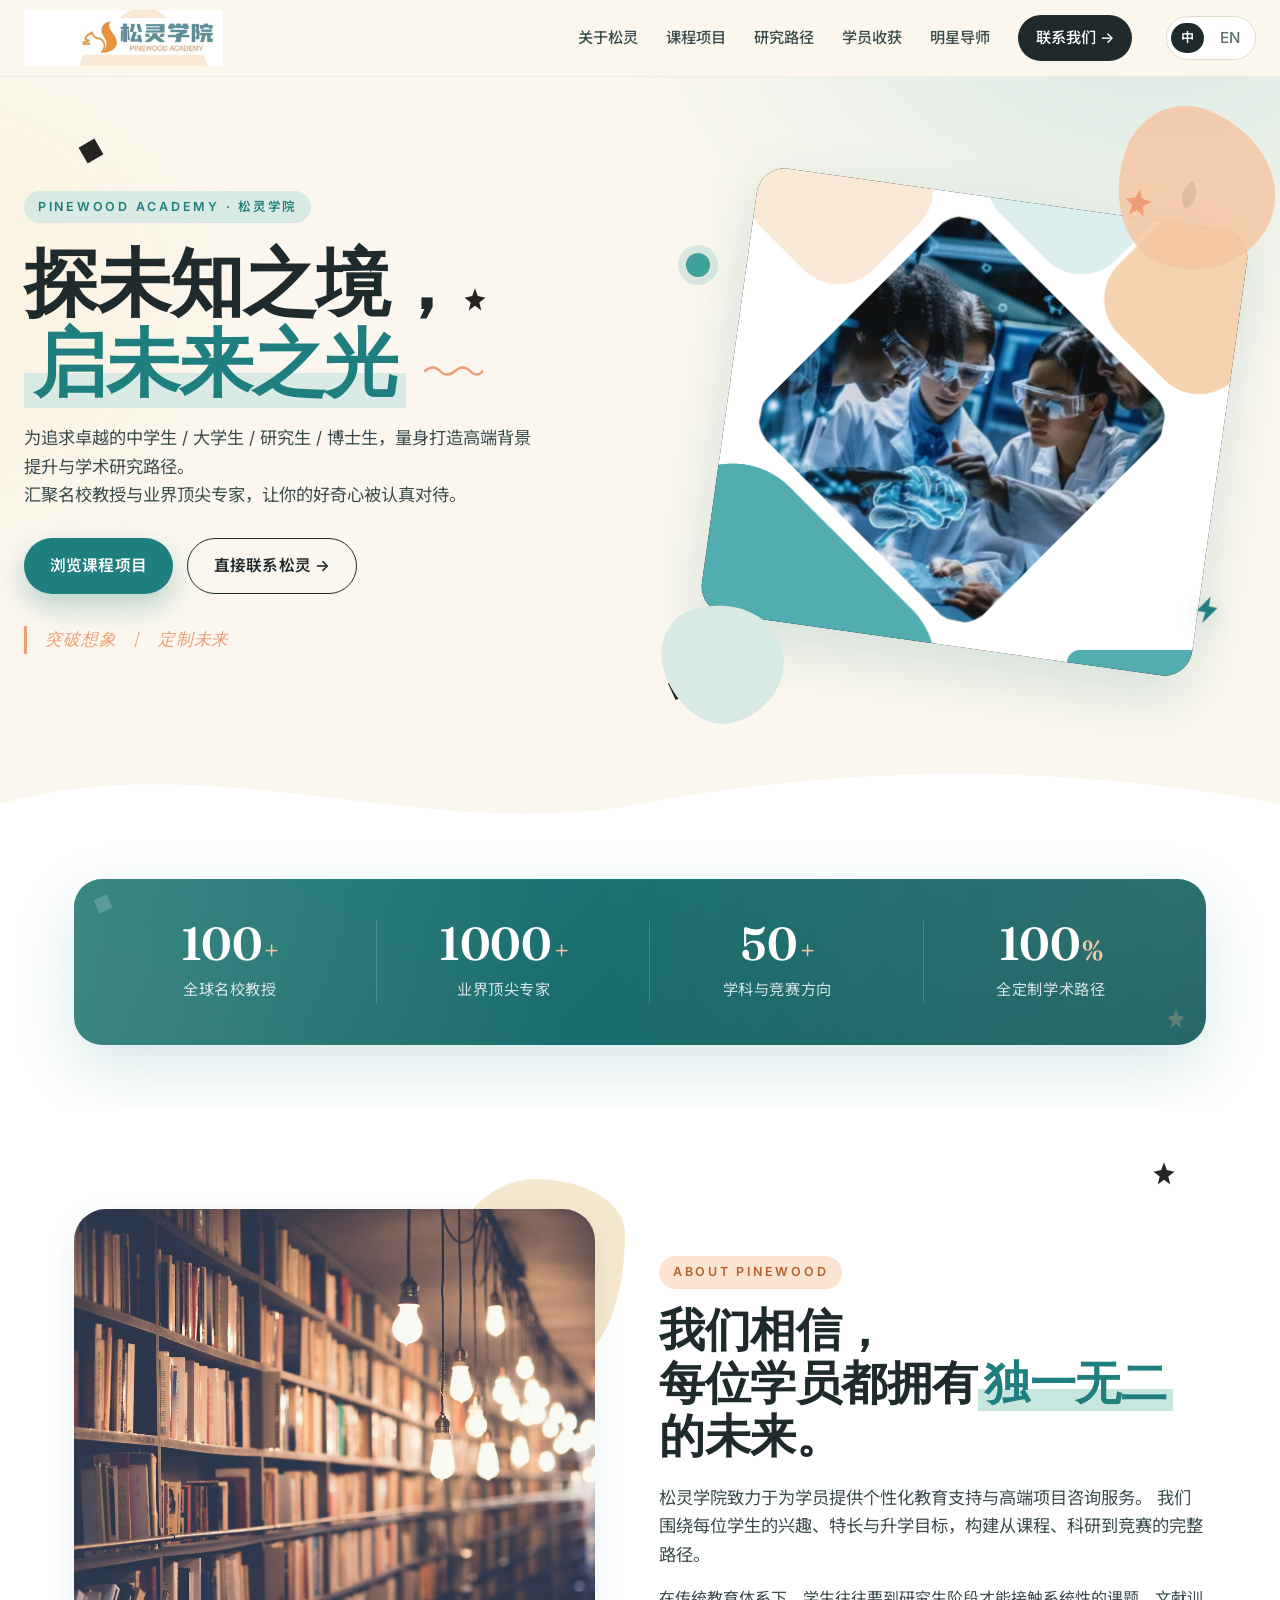
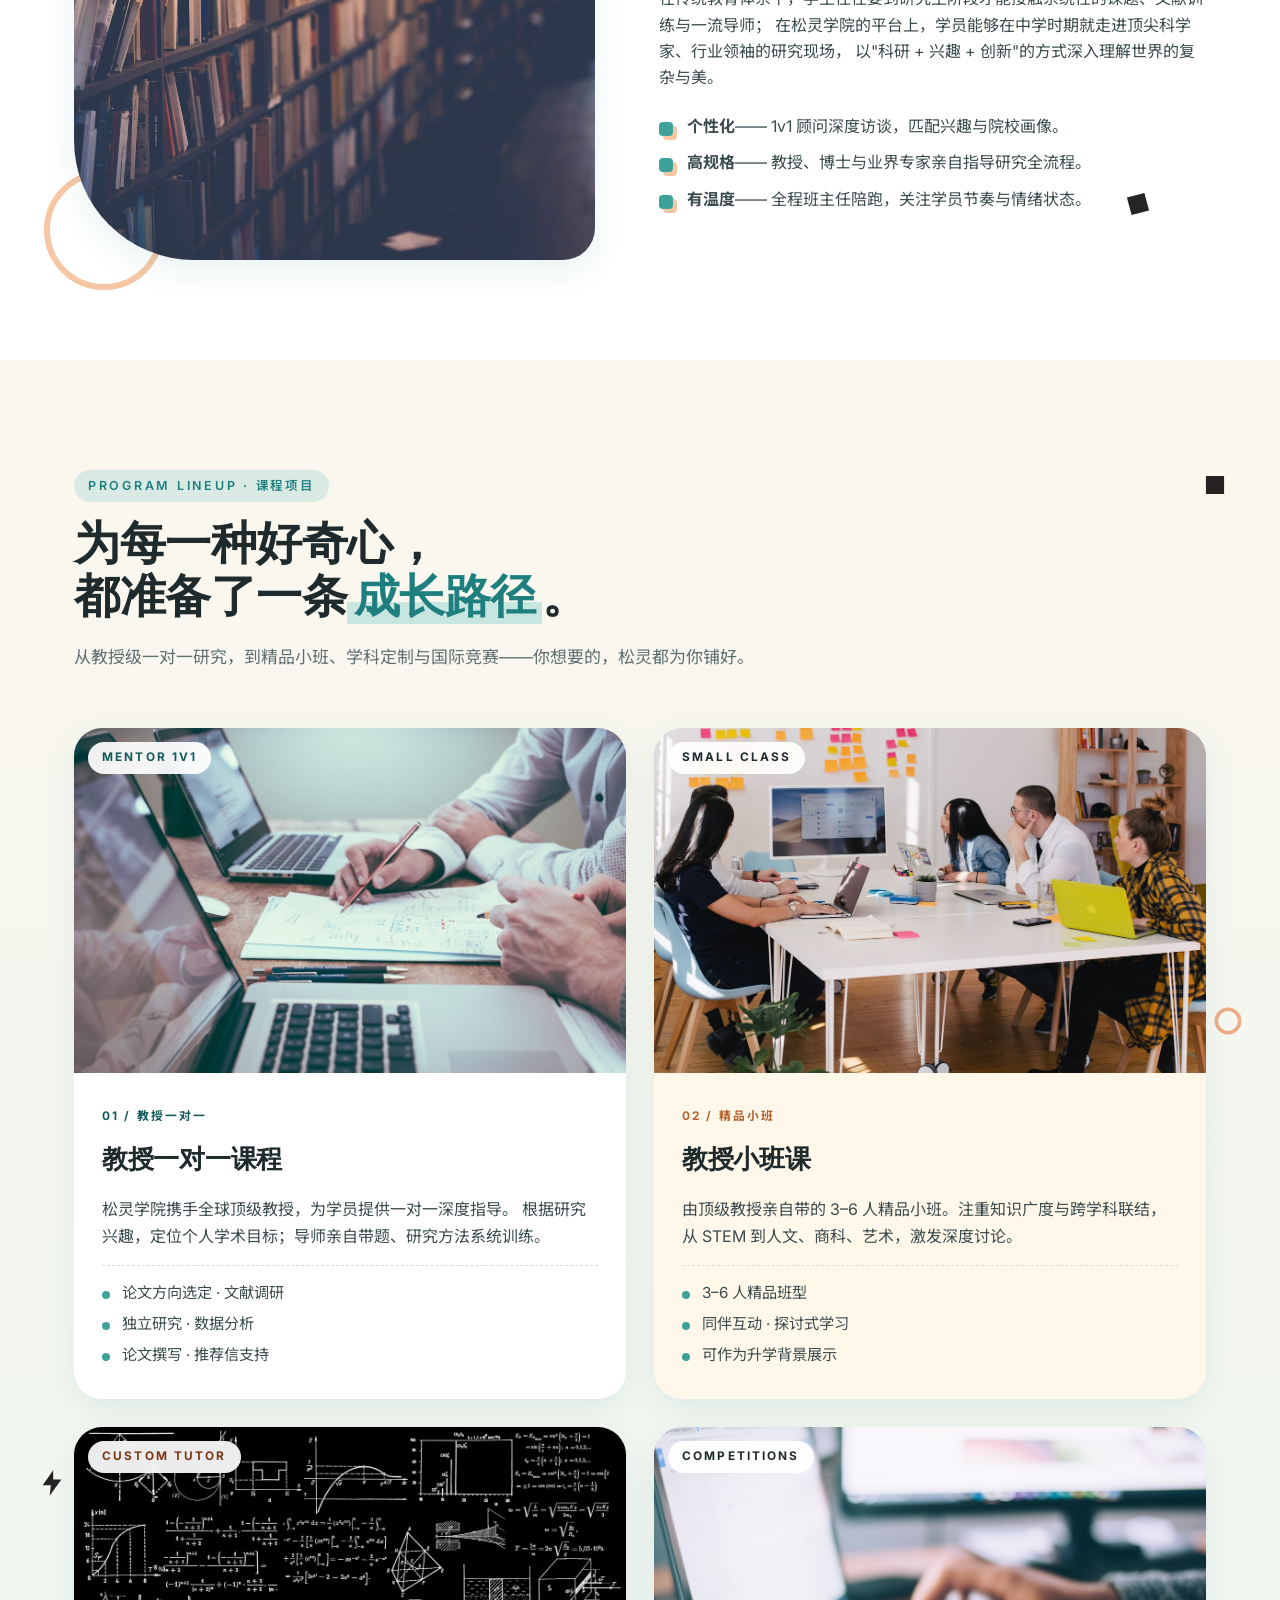
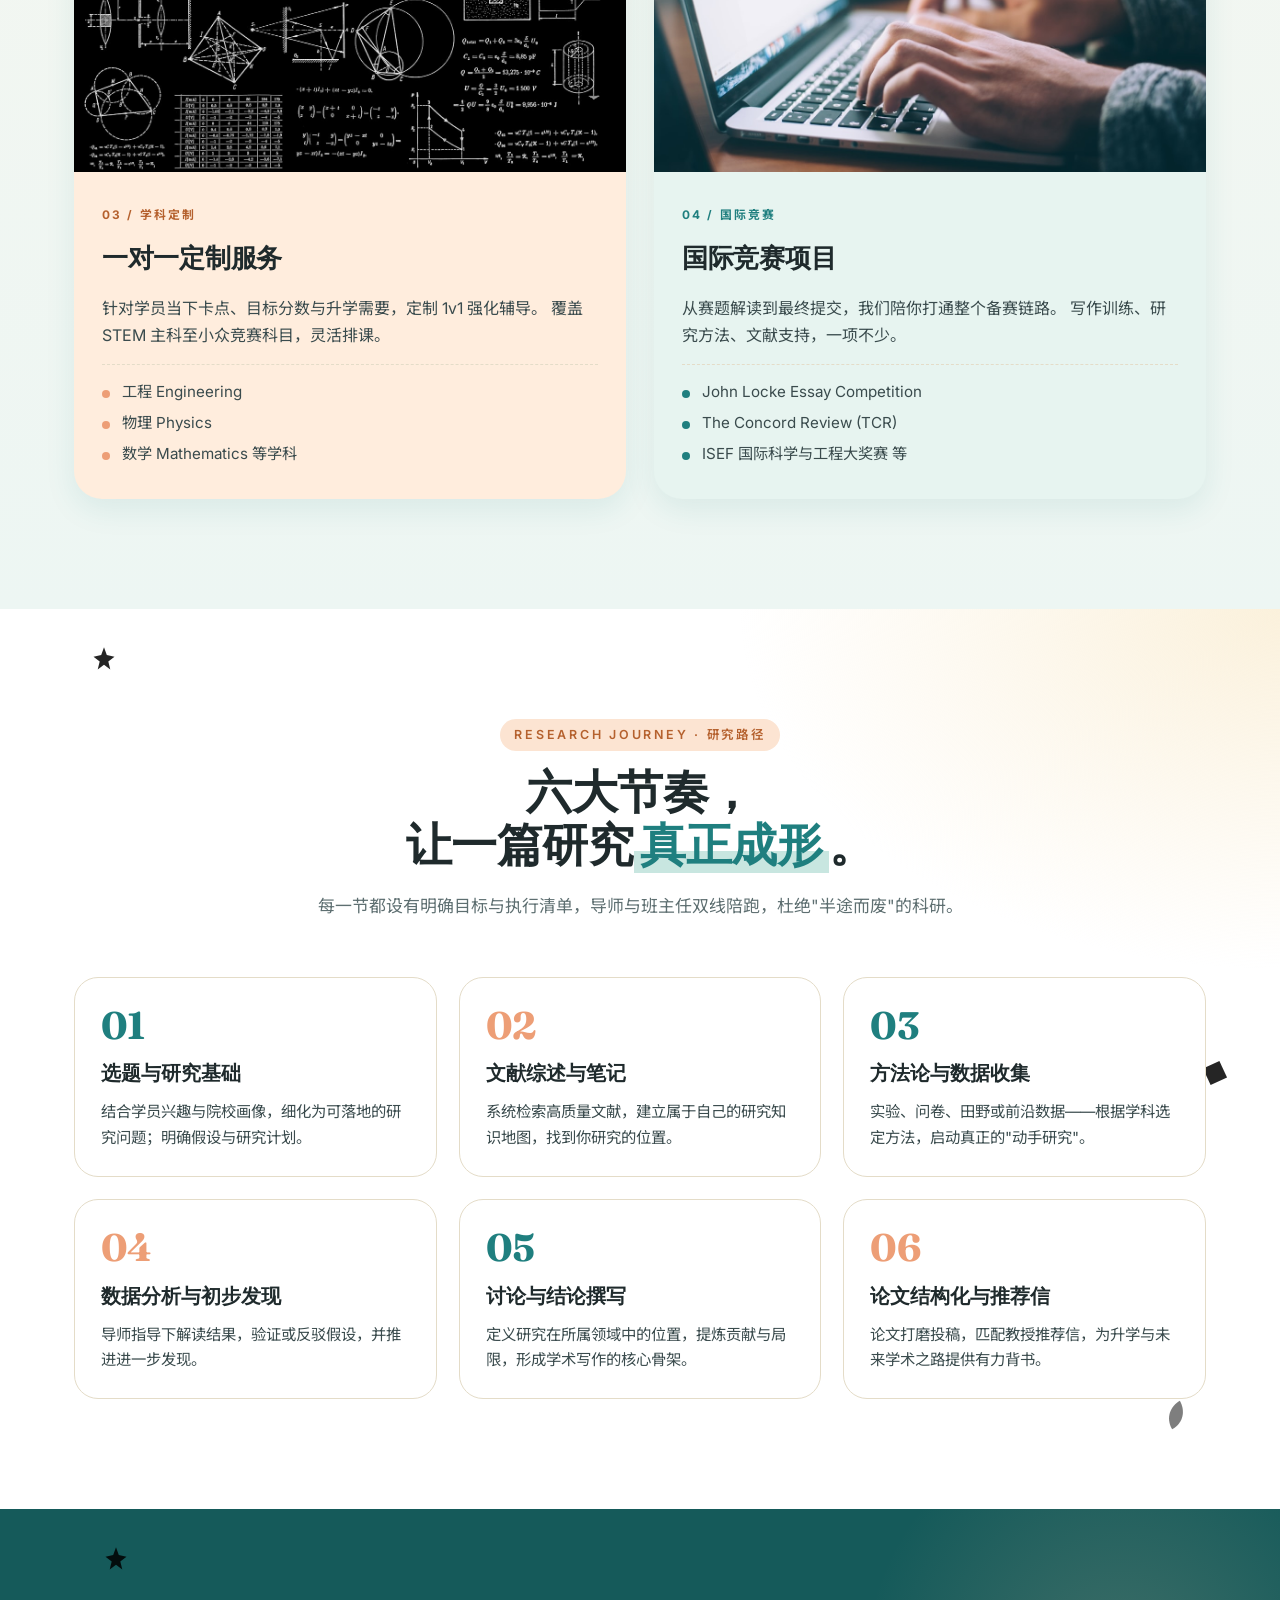
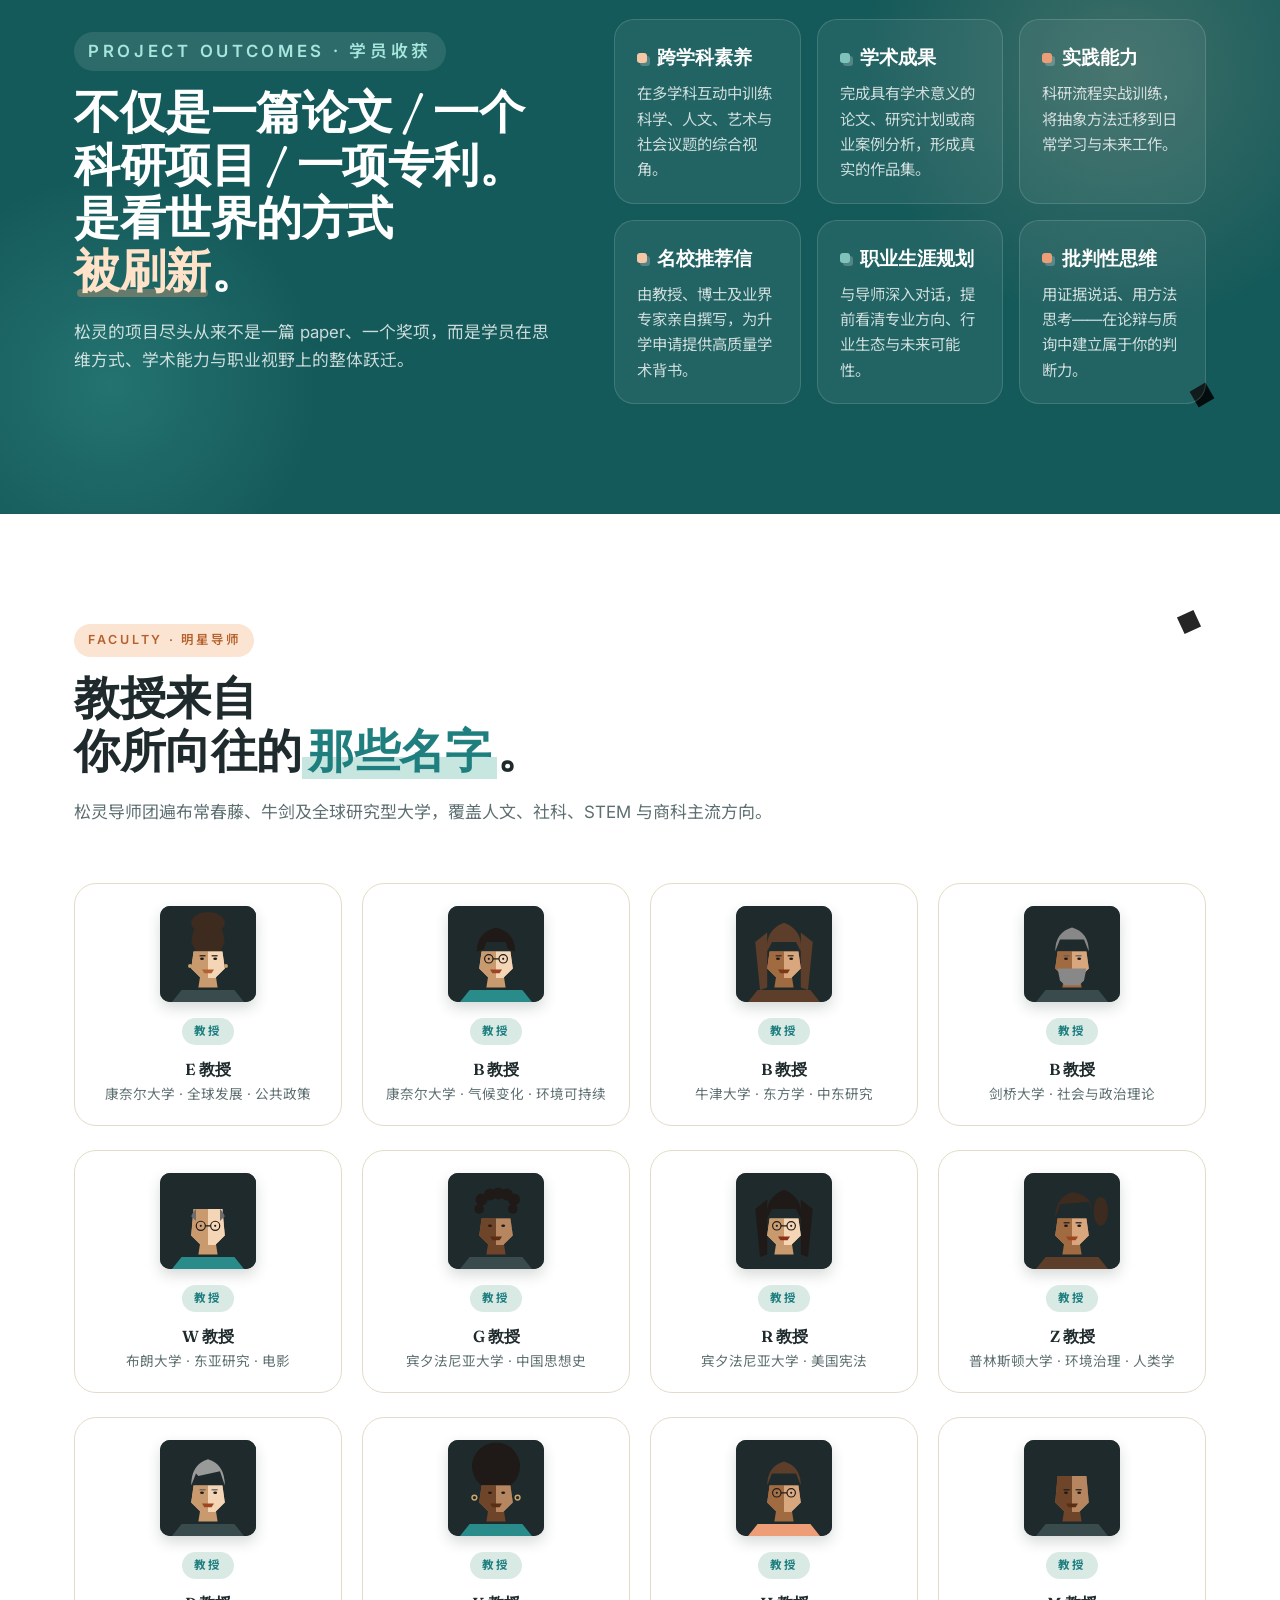
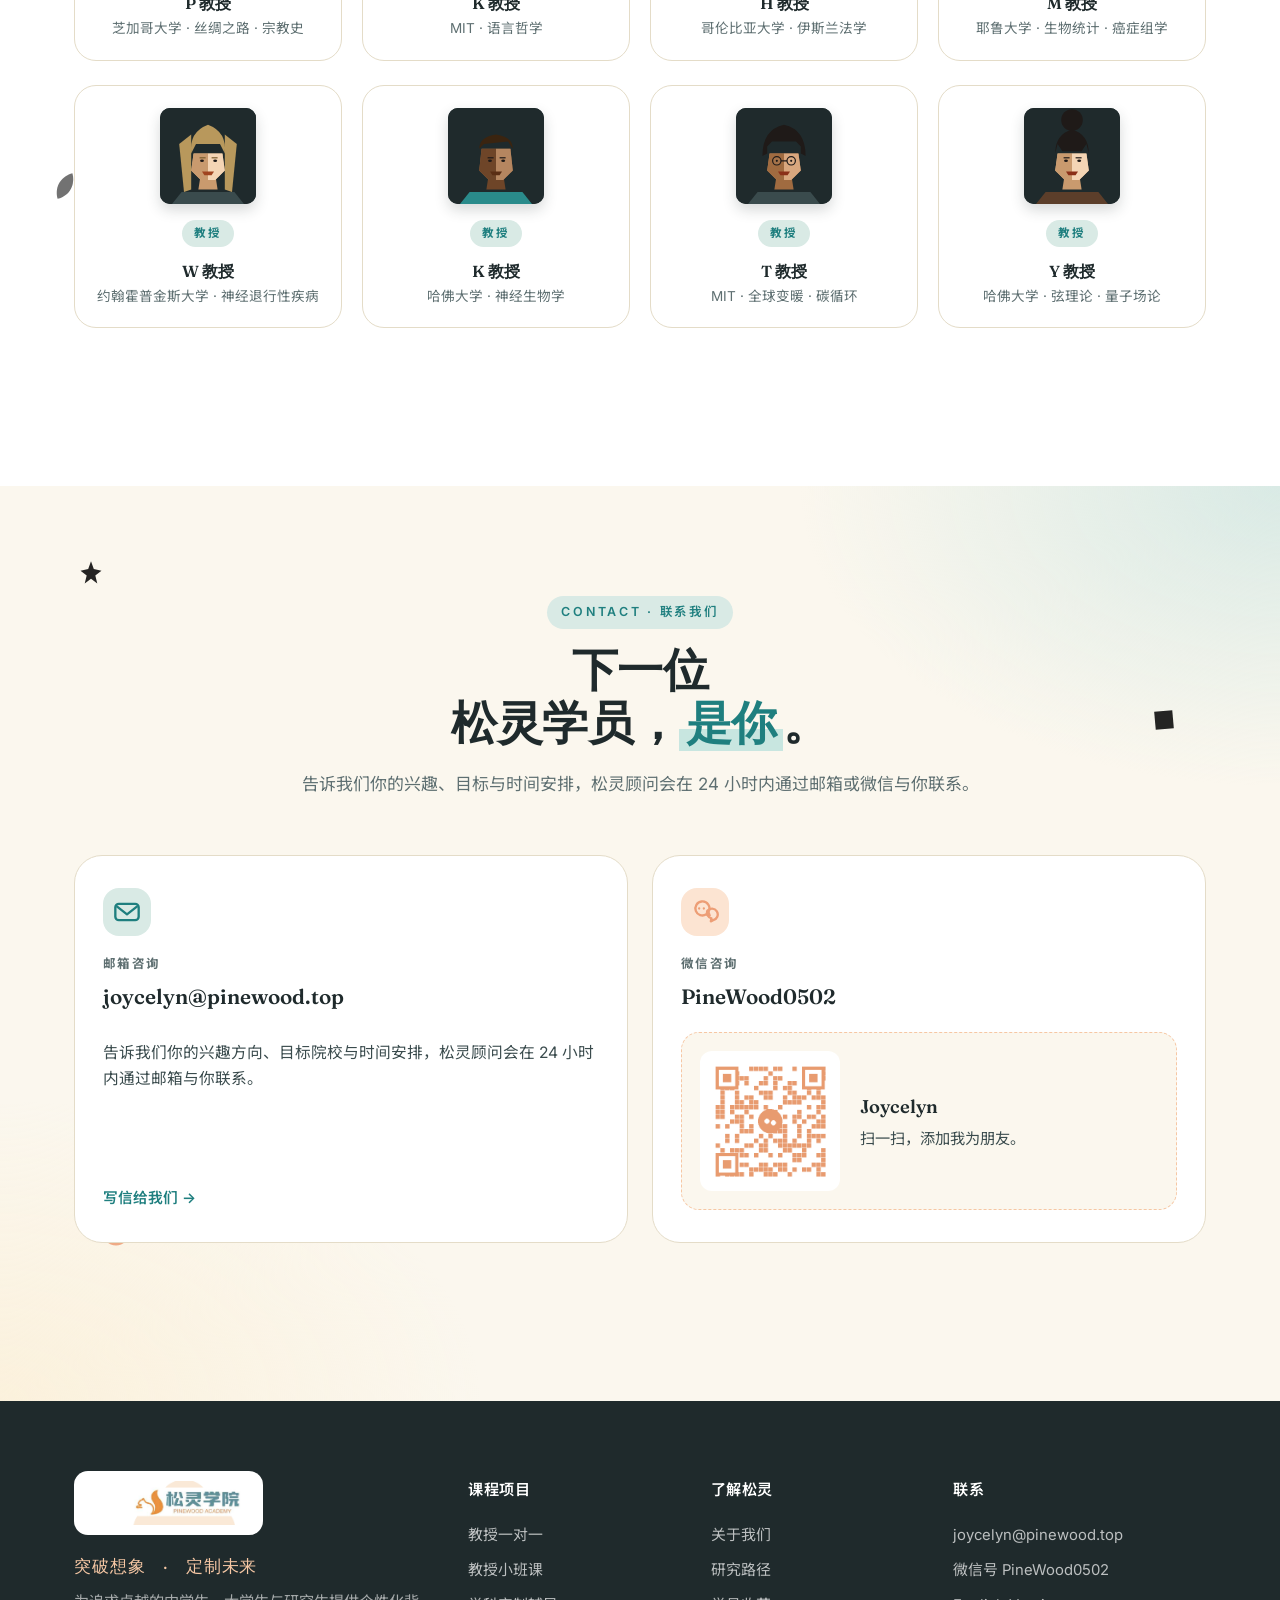
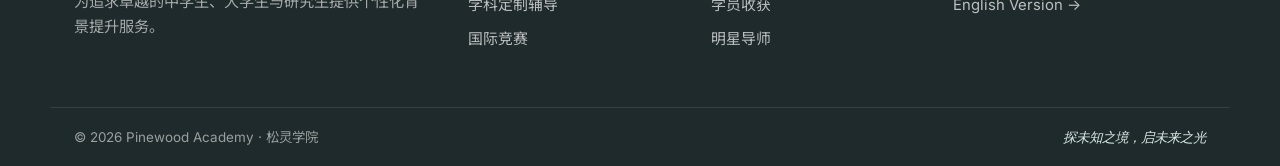
==== commit 5dd8ac57: "Revert "Faculty: switch mentor avatars to side-profile silhouettes in circular frames" This reverts " ====
--- a/index.html
+++ b/index.html
@@ -22,23 +22,23 @@
     <symbol id="bolt" viewBox="0 0 24 24"><path d="M13 1 L4 14 H11 L10 23 L20 9 H13 Z"/></symbol>
     <symbol id="leaf" viewBox="0 0 24 24"><path d="M3 21 C 3 9, 12 3, 21 3 C 21 12, 15 21, 3 21 Z"/></symbol>
 
-    <!-- Side-profile cubist mentor portraits (fictional, original silhouettes facing left) -->
-    <symbol id="m1" viewBox="0 0 80 80"><rect width="80" height="80" fill="#1F2A2C"/><polygon points="0,80 18,64 60,66 80,80" fill="#3A4B4D"/><polygon points="28,54 42,54 44,66 26,66" fill="#C99A6E"/><path d="M32 14 L24 16 L18 22 L14 28 L11 36 L10 42 L11 44 L14 46 L16 48 L16 52 L13 54 L16 58 L22 62 L30 62 L36 60 L42 56 L46 50 L50 42 L52 32 L48 22 L40 16 Z" fill="#E0B68A"/><path d="M16 28 L24 24 L30 28 L26 36 L18 36 Z" fill="#F4D5B5"/><path d="M28 50 L36 50 L38 56 L30 58 Z" fill="#C99A6E"/><path d="M10 30 Q 12 14 32 12 L 50 16 L 52 22 L 50 28 L 42 22 L 30 22 L 22 24 L 14 30 Z" fill="#1F1A18"/><ellipse cx="22" cy="38" rx="1.3" ry="0.9" fill="#1F1A18"/><line x1="17" y1="34" x2="25" y2="32" stroke="#1F1A18" stroke-width="1.4"/><polygon points="11,51 14,51 14,53 11,54" fill="#A04420"/><ellipse cx="42" cy="44" rx="1.4" ry="2.6" fill="#C99A6E"/><circle cx="42" cy="48" r="1.4" fill="#C9A46B"/></symbol>
-    <symbol id="m2" viewBox="0 0 80 80"><rect width="80" height="80" fill="#1F2A2C"/><polygon points="0,80 18,64 60,66 80,80" fill="#2A8B8B"/><polygon points="28,54 42,54 44,66 26,66" fill="#C99A6E"/><path d="M32 14 L24 16 L18 22 L14 28 L11 36 L10 42 L11 44 L14 46 L16 48 L16 52 L13 54 L16 58 L22 62 L30 62 L36 60 L42 56 L46 50 L50 42 L52 32 L48 22 L40 16 Z" fill="#E0B68A"/><path d="M16 28 L24 24 L30 28 L26 36 L18 36 Z" fill="#F4D5B5"/><path d="M28 50 L36 50 L38 56 L30 58 Z" fill="#C99A6E"/><path d="M10 30 Q 12 14 32 12 L 50 16 L 52 22 L 50 28 L 42 22 L 30 22 L 22 24 L 14 30 Z" fill="#1F1A18"/><g stroke="#1F1A18" stroke-width="1.2" fill="rgba(255,255,255,0.05)"><circle cx="22" cy="38" r="4"/></g><circle cx="22" cy="38" r="0.9" fill="#1F1A18"/><line x1="17" y1="34" x2="25" y2="32" stroke="#1F1A18" stroke-width="1.4"/><polygon points="11,51 14,51 14,53 11,54" fill="#A04420"/><ellipse cx="42" cy="44" rx="1.4" ry="2.6" fill="#C99A6E"/></symbol>
-    <symbol id="m3" viewBox="0 0 80 80"><rect width="80" height="80" fill="#1F2A2C"/><polygon points="0,80 18,64 60,66 80,80" fill="#5C3E2A"/><path d="M50 22 L60 32 L62 70 L52 66 L50 40 Z" fill="#5C3E2A"/><polygon points="28,54 42,54 44,66 26,66" fill="#A06B40"/><path d="M32 14 L24 16 L18 22 L14 28 L11 36 L10 42 L11 44 L14 46 L16 48 L16 52 L13 54 L16 58 L22 62 L30 62 L36 60 L42 56 L46 50 L50 42 L52 32 L48 22 L40 16 Z" fill="#C28858"/><path d="M16 28 L24 24 L30 28 L26 36 L18 36 Z" fill="#D9A77E"/><path d="M28 50 L36 50 L38 56 L30 58 Z" fill="#A06B40"/><path d="M10 30 Q 12 14 32 12 L 54 16 L 60 26 L 56 36 L 50 26 L 38 22 L 22 24 L 14 30 Z" fill="#5C3E2A"/><ellipse cx="22" cy="38" rx="1.3" ry="0.9" fill="#1F1A18"/><line x1="17" y1="34" x2="25" y2="32" stroke="#1F1A18" stroke-width="1.4"/><polygon points="11,51 14,51 14,53 11,54" fill="#7A3914"/><ellipse cx="42" cy="44" rx="1.4" ry="2.6" fill="#A06B40"/></symbol>
-    <symbol id="m4" viewBox="0 0 80 80"><rect width="80" height="80" fill="#1F2A2C"/><polygon points="0,80 18,64 60,66 80,80" fill="#3A4B4D"/><polygon points="28,54 42,54 44,66 26,66" fill="#C99A6E"/><path d="M32 14 L24 16 L18 22 L14 28 L11 36 L10 42 L11 44 L14 46 L16 48 L16 52 L13 54 L16 58 L22 62 L30 62 L36 60 L42 56 L46 50 L50 42 L52 32 L48 22 L40 16 Z" fill="#E0B68A"/><path d="M16 28 L24 24 L30 28 L26 36 L18 36 Z" fill="#F4D5B5"/><path d="M10 30 Q 12 16 32 14 L 50 18 L 52 24 L 44 22 L 30 22 L 18 26 Z" fill="#888888"/><path d="M14 48 L 22 50 L 30 56 L 38 58 L 36 62 L 22 62 L 16 56 Z" fill="#888888"/><ellipse cx="22" cy="38" rx="1.3" ry="0.9" fill="#1F1A18"/><line x1="17" y1="34" x2="25" y2="32" stroke="#5C5C5C" stroke-width="1.4"/><ellipse cx="42" cy="44" rx="1.4" ry="2.6" fill="#C99A6E"/></symbol>
-    <symbol id="m5" viewBox="0 0 80 80"><rect width="80" height="80" fill="#1F2A2C"/><polygon points="0,80 18,64 60,66 80,80" fill="#2A8B8B"/><polygon points="28,54 42,54 44,66 26,66" fill="#C99A6E"/><path d="M34 14 L28 16 L22 22 L16 28 L11 36 L10 42 L11 44 L14 46 L16 48 L16 52 L13 54 L16 58 L22 62 L30 62 L36 60 L42 56 L46 50 L50 42 L52 32 L48 22 L40 16 Z" fill="#E0B68A"/><path d="M18 28 L26 24 L32 28 L28 36 L20 36 Z" fill="#F4D5B5"/><path d="M28 50 L36 50 L38 56 L30 58 Z" fill="#C99A6E"/><path d="M14 32 L 18 28 L 22 28 L 20 34 Z" fill="#6E6C6C"/><path d="M44 30 L 50 26 L 52 32 L 48 36 Z" fill="#6E6C6C"/><g stroke="#1F1A18" stroke-width="1.2" fill="rgba(255,255,255,0.05)"><circle cx="22" cy="38" r="4"/></g><circle cx="22" cy="38" r="0.9" fill="#1F1A18"/><line x1="17" y1="34" x2="25" y2="32" stroke="#5C5C5C" stroke-width="1.4"/><polygon points="11,51 14,51 14,53 11,54" fill="#A04420"/><ellipse cx="42" cy="44" rx="1.4" ry="2.6" fill="#C99A6E"/></symbol>
-    <symbol id="m6" viewBox="0 0 80 80"><rect width="80" height="80" fill="#1F2A2C"/><polygon points="0,80 18,64 60,66 80,80" fill="#3A4B4D"/><polygon points="28,54 42,54 44,66 26,66" fill="#6E4528"/><path d="M32 14 L24 16 L18 22 L14 28 L11 36 L10 42 L11 44 L14 46 L16 48 L16 52 L13 54 L16 58 L22 62 L30 62 L36 60 L42 56 L46 50 L50 42 L52 32 L48 22 L40 16 Z" fill="#95643F"/><path d="M16 28 L24 24 L30 28 L26 36 L18 36 Z" fill="#B58660"/><path d="M28 50 L36 50 L38 56 L30 58 Z" fill="#6E4528"/><g fill="#1F1A18"><circle cx="18" cy="22" r="4"/><circle cx="26" cy="16" r="4"/><circle cx="34" cy="14" r="4"/><circle cx="42" cy="14" r="4"/><circle cx="50" cy="18" r="4"/><circle cx="54" cy="26" r="3.5"/><circle cx="14" cy="28" r="3"/></g><ellipse cx="22" cy="38" rx="1.3" ry="0.9" fill="#1F1A18"/><line x1="17" y1="34" x2="25" y2="32" stroke="#1F1A18" stroke-width="1.4"/><polygon points="11,51 14,51 14,53 11,54" fill="#5A2E14"/><ellipse cx="42" cy="44" rx="1.4" ry="2.6" fill="#6E4528"/></symbol>
-    <symbol id="m7" viewBox="0 0 80 80"><rect width="80" height="80" fill="#1F2A2C"/><polygon points="0,80 18,64 60,66 80,80" fill="#1F2A2C"/><path d="M48 22 L62 32 L64 72 L54 70 L50 40 Z" fill="#1F1A18"/><polygon points="28,54 42,54 44,66 26,66" fill="#C99A6E"/><path d="M32 14 L24 16 L18 22 L14 28 L11 36 L10 42 L11 44 L14 46 L16 48 L16 52 L13 54 L16 58 L22 62 L30 62 L36 60 L42 56 L46 50 L50 42 L52 32 L48 22 L40 16 Z" fill="#E0B68A"/><path d="M16 28 L24 24 L30 28 L26 36 L18 36 Z" fill="#F4D5B5"/><path d="M28 50 L36 50 L38 56 L30 58 Z" fill="#C99A6E"/><path d="M10 30 Q 12 12 32 10 L 56 14 L 62 26 L 56 36 L 50 26 L 38 22 L 22 24 L 14 30 Z" fill="#1F1A18"/><g stroke="#1F1A18" stroke-width="1.2" fill="rgba(255,255,255,0.05)"><circle cx="22" cy="38" r="4"/></g><circle cx="22" cy="38" r="0.9" fill="#1F1A18"/><line x1="17" y1="34" x2="25" y2="32" stroke="#1F1A18" stroke-width="1.4"/><polygon points="11,51 14,51 14,53 11,54" fill="#8B3018"/></symbol>
-    <symbol id="m8" viewBox="0 0 80 80"><rect width="80" height="80" fill="#1F2A2C"/><polygon points="0,80 18,64 60,66 80,80" fill="#5C3E2A"/><circle cx="58" cy="18" r="9" fill="#3D2B1F"/><polygon points="28,54 42,54 44,66 26,66" fill="#A06B40"/><path d="M32 14 L24 16 L18 22 L14 28 L11 36 L10 42 L11 44 L14 46 L16 48 L16 52 L13 54 L16 58 L22 62 L30 62 L36 60 L42 56 L46 50 L50 42 L52 32 L48 22 L40 16 Z" fill="#C28858"/><path d="M16 28 L24 24 L30 28 L26 36 L18 36 Z" fill="#D9A77E"/><path d="M28 50 L36 50 L38 56 L30 58 Z" fill="#A06B40"/><path d="M10 30 Q 12 16 32 14 L 50 18 L 56 24 L 52 30 L 42 24 L 30 24 L 18 28 Z" fill="#3D2B1F"/><ellipse cx="22" cy="38" rx="1.3" ry="0.9" fill="#1F1A18"/><line x1="17" y1="34" x2="25" y2="32" stroke="#1F1A18" stroke-width="1.4"/><polygon points="11,51 14,51 14,53 11,54" fill="#A04420"/><ellipse cx="42" cy="44" rx="1.4" ry="2.6" fill="#A06B40"/></symbol>
-    <symbol id="m9" viewBox="0 0 80 80"><rect width="80" height="80" fill="#1F2A2C"/><polygon points="0,80 18,64 60,66 80,80" fill="#3A4B4D"/><polygon points="28,54 42,54 44,66 26,66" fill="#C99A6E"/><path d="M32 14 L24 16 L18 22 L14 28 L11 36 L10 42 L11 44 L14 46 L16 48 L16 52 L13 54 L16 58 L22 62 L30 62 L36 60 L42 56 L46 50 L50 42 L52 32 L48 22 L40 16 Z" fill="#E0B68A"/><path d="M16 28 L24 24 L30 28 L26 36 L18 36 Z" fill="#F4D5B5"/><path d="M28 50 L36 50 L38 56 L30 58 Z" fill="#C99A6E"/><path d="M10 30 Q 12 18 36 16 L 50 22 L 52 28 L 44 24 L 30 24 L 18 28 Z" fill="#999A9A"/><ellipse cx="22" cy="38" rx="1.3" ry="0.9" fill="#1F1A18"/><line x1="17" y1="34" x2="25" y2="32" stroke="#5C5C5C" stroke-width="1.4"/><polygon points="11,51 14,51 14,53 11,54" fill="#A04420"/><ellipse cx="42" cy="44" rx="1.4" ry="2.6" fill="#C99A6E"/></symbol>
-    <symbol id="m10" viewBox="0 0 80 80"><rect width="80" height="80" fill="#1F2A2C"/><polygon points="0,80 18,64 60,66 80,80" fill="#2A8B8B"/><ellipse cx="30" cy="18" rx="22" ry="14" fill="#1F1A18"/><polygon points="28,54 42,54 44,66 26,66" fill="#6E4528"/><path d="M32 14 L24 16 L18 22 L14 28 L11 36 L10 42 L11 44 L14 46 L16 48 L16 52 L13 54 L16 58 L22 62 L30 62 L36 60 L42 56 L46 50 L50 42 L52 32 L48 22 L40 16 Z" fill="#95643F"/><path d="M16 28 L24 24 L30 28 L26 36 L18 36 Z" fill="#B58660"/><path d="M28 50 L36 50 L38 56 L30 58 Z" fill="#6E4528"/><ellipse cx="22" cy="38" rx="1.3" ry="0.9" fill="#1F1A18"/><line x1="17" y1="34" x2="25" y2="32" stroke="#1F1A18" stroke-width="1.4"/><polygon points="11,51 14,51 14,53 11,54" fill="#5A2E14"/><ellipse cx="42" cy="44" rx="1.4" ry="2.6" fill="#6E4528"/><circle cx="42" cy="48" r="1.8" fill="none" stroke="#C9A46B" stroke-width="1.2"/></symbol>
-    <symbol id="m11" viewBox="0 0 80 80"><rect width="80" height="80" fill="#1F2A2C"/><polygon points="0,80 18,64 60,66 80,80" fill="#ED9E76"/><polygon points="28,54 42,54 44,66 26,66" fill="#A06B40"/><path d="M32 14 L24 16 L18 22 L14 28 L11 36 L10 42 L11 44 L14 46 L16 48 L16 52 L13 54 L16 58 L22 62 L30 62 L36 60 L42 56 L46 50 L50 42 L52 32 L48 22 L40 16 Z" fill="#C28858"/><path d="M16 28 L24 24 L30 28 L26 36 L18 36 Z" fill="#D9A77E"/><path d="M28 50 L36 50 L38 56 L30 58 Z" fill="#A06B40"/><path d="M10 30 Q 12 14 32 12 L 50 16 L 52 22 L 50 28 L 42 22 L 30 22 L 22 24 L 14 30 Z" fill="#5C3E2A"/><g stroke="#1F1A18" stroke-width="1.2" fill="rgba(255,255,255,0.05)"><circle cx="22" cy="38" r="4"/></g><circle cx="22" cy="38" r="0.9" fill="#1F1A18"/><line x1="17" y1="34" x2="25" y2="32" stroke="#1F1A18" stroke-width="1.4"/><ellipse cx="42" cy="44" rx="1.4" ry="2.6" fill="#A06B40"/></symbol>
-    <symbol id="m12" viewBox="0 0 80 80"><rect width="80" height="80" fill="#1F2A2C"/><polygon points="0,80 18,64 60,66 80,80" fill="#3A4B4D"/><polygon points="28,54 42,54 44,66 26,66" fill="#6E4528"/><path d="M34 12 L26 14 L20 20 L14 28 L11 36 L10 42 L11 44 L14 46 L16 48 L16 52 L13 54 L16 58 L22 62 L30 62 L36 60 L42 56 L46 50 L50 42 L52 32 L48 20 L42 14 Z" fill="#95643F"/><path d="M18 26 L26 22 L32 26 L28 34 L20 34 Z" fill="#B58660"/><path d="M28 50 L36 50 L38 56 L30 58 Z" fill="#6E4528"/><ellipse cx="22" cy="36" rx="1.3" ry="0.9" fill="#1F1A18"/><line x1="17" y1="32" x2="25" y2="30" stroke="#1F1A18" stroke-width="1.4"/><polygon points="11,51 14,51 14,53 11,54" fill="#5A2E14"/><ellipse cx="42" cy="42" rx="1.4" ry="2.6" fill="#6E4528"/></symbol>
-    <symbol id="m13" viewBox="0 0 80 80"><rect width="80" height="80" fill="#1F2A2C"/><polygon points="0,80 18,64 60,66 80,80" fill="#3A4B4D"/><path d="M48 22 L62 32 L64 72 L54 70 L50 40 Z" fill="#B8985C"/><polygon points="28,54 42,54 44,66 26,66" fill="#C99A6E"/><path d="M32 14 L24 16 L18 22 L14 28 L11 36 L10 42 L11 44 L14 46 L16 48 L16 52 L13 54 L16 58 L22 62 L30 62 L36 60 L42 56 L46 50 L50 42 L52 32 L48 22 L40 16 Z" fill="#E0B68A"/><path d="M16 28 L24 24 L30 28 L26 36 L18 36 Z" fill="#F4D5B5"/><path d="M28 50 L36 50 L38 56 L30 58 Z" fill="#C99A6E"/><path d="M10 30 Q 12 12 32 10 L 56 14 L 62 26 L 56 36 L 50 26 L 38 22 L 22 24 L 14 30 Z" fill="#B8985C"/><ellipse cx="22" cy="38" rx="1.3" ry="0.9" fill="#1F1A18"/><line x1="17" y1="34" x2="25" y2="32" stroke="#7A5C2E" stroke-width="1.4"/><polygon points="11,51 14,51 14,53 11,54" fill="#A04420"/><ellipse cx="42" cy="44" rx="1.4" ry="2.6" fill="#C99A6E"/></symbol>
-    <symbol id="m14" viewBox="0 0 80 80"><rect width="80" height="80" fill="#1F2A2C"/><polygon points="0,80 18,64 60,66 80,80" fill="#2A8B8B"/><polygon points="28,54 42,54 44,66 26,66" fill="#6E4528"/><path d="M32 14 L24 16 L18 22 L14 28 L11 36 L10 42 L11 44 L14 46 L16 48 L16 52 L13 54 L16 58 L22 62 L30 62 L36 60 L42 56 L46 50 L50 42 L52 32 L48 22 L40 16 Z" fill="#95643F"/><path d="M16 28 L24 24 L30 28 L26 36 L18 36 Z" fill="#B58660"/><path d="M28 50 L36 50 L38 56 L30 58 Z" fill="#6E4528"/><path d="M10 30 Q 12 18 32 16 L 50 20 L 52 24 L 30 22 L 18 26 Z" fill="#3A2410"/><ellipse cx="22" cy="38" rx="1.3" ry="0.9" fill="#1F1A18"/><line x1="17" y1="34" x2="25" y2="32" stroke="#1F1A18" stroke-width="1.4"/><polygon points="11,51 14,51 14,53 11,54" fill="#5A2E14"/><ellipse cx="42" cy="44" rx="1.4" ry="2.6" fill="#6E4528"/></symbol>
-    <symbol id="m15" viewBox="0 0 80 80"><rect width="80" height="80" fill="#1F2A2C"/><polygon points="0,80 18,64 60,66 80,80" fill="#3A4B4D"/><polygon points="28,54 42,54 44,66 26,66" fill="#A06B40"/><path d="M32 14 L24 16 L18 22 L14 28 L11 36 L10 42 L11 44 L14 46 L16 48 L16 52 L13 54 L16 58 L22 62 L30 62 L36 60 L42 56 L46 50 L50 42 L52 32 L48 22 L40 16 Z" fill="#C28858"/><path d="M16 28 L24 24 L30 28 L26 36 L18 36 Z" fill="#D9A77E"/><path d="M28 50 L36 50 L38 56 L30 58 Z" fill="#A06B40"/><path d="M10 38 Q 12 14 32 12 L 54 16 L 58 28 L 58 40 L 52 38 L 50 26 L 38 22 L 22 24 L 14 32 Z" fill="#1F1A18"/><g stroke="#1F1A18" stroke-width="1.2" fill="rgba(255,255,255,0.05)"><circle cx="22" cy="38" r="4"/></g><circle cx="22" cy="38" r="0.9" fill="#1F1A18"/><line x1="17" y1="34" x2="25" y2="32" stroke="#1F1A18" stroke-width="1.4"/><polygon points="11,51 14,51 14,53 11,54" fill="#8B3018"/></symbol>
-    <symbol id="m16" viewBox="0 0 80 80"><rect width="80" height="80" fill="#1F2A2C"/><polygon points="0,80 18,64 60,66 80,80" fill="#5C3E2A"/><circle cx="38" cy="8" r="9" fill="#1F1A18"/><polygon points="28,54 42,54 44,66 26,66" fill="#C99A6E"/><path d="M32 14 L24 16 L18 22 L14 28 L11 36 L10 42 L11 44 L14 46 L16 48 L16 52 L13 54 L16 58 L22 62 L30 62 L36 60 L42 56 L46 50 L50 42 L52 32 L48 22 L40 16 Z" fill="#E0B68A"/><path d="M16 28 L24 24 L30 28 L26 36 L18 36 Z" fill="#F4D5B5"/><path d="M28 50 L36 50 L38 56 L30 58 Z" fill="#C99A6E"/><path d="M10 30 Q 12 16 32 14 L 50 18 L 52 24 L 48 30 L 42 26 L 30 26 L 20 30 Z" fill="#1F1A18"/><ellipse cx="22" cy="38" rx="1.3" ry="0.9" fill="#1F1A18"/><line x1="17" y1="34" x2="25" y2="32" stroke="#1F1A18" stroke-width="1.4"/><polygon points="11,51 14,51 14,53 11,54" fill="#8B3018"/><ellipse cx="42" cy="44" rx="1.4" ry="2.6" fill="#C99A6E"/></symbol>
+    <!-- Cubist-style mentor portraits (fictional, original geometric faces) -->
+    <symbol id="m1" viewBox="0 0 80 80"><rect width="80" height="80" fill="#1F2A2C"/><polygon points="10,80 18,70 62,70 70,80" fill="#3A4B4D"/><ellipse cx="40" cy="14" rx="14" ry="9" fill="#3D2B1F"/><polygon points="26,30 28,20 40,14 52,20 54,30 50,38 30,38" fill="#3D2B1F"/><polygon points="34,55 46,55 48,68 32,68" fill="#C99A6E"/><polygon points="28,38 52,38 54,52 46,60 34,60 26,52" fill="#E0B68A"/><polygon points="40,38 52,38 54,52 46,60 40,60" fill="#F4D5B5"/><polygon points="28,38 40,38 40,60 34,60 26,52" fill="#C99A6E"/><rect x="33" y="41" width="5" height="1" fill="#1F1A18"/><rect x="43" y="41" width="5" height="1" fill="#1F1A18"/><ellipse cx="35" cy="44" rx="1.6" ry="1" fill="#1F1A18"/><ellipse cx="46" cy="44" rx="1.6" ry="1" fill="#1F1A18"/><polygon points="35,53 45,53 43,56 37,56" fill="#B5612E"/><circle cx="25" cy="50" r="1.6" fill="#C9A46B"/><circle cx="55" cy="50" r="1.6" fill="#C9A46B"/></symbol>
+    <symbol id="m2" viewBox="0 0 80 80"><rect width="80" height="80" fill="#1F2A2C"/><polygon points="10,80 18,70 62,70 70,80" fill="#2A8B8B"/><polygon points="34,55 46,55 48,68 32,68" fill="#C99A6E"/><polygon points="28,38 52,38 54,52 46,60 34,60 26,52" fill="#E0B68A"/><polygon points="40,38 52,38 54,52 46,60 40,60" fill="#F4D5B5"/><polygon points="28,38 40,38 40,60 34,60 26,52" fill="#C99A6E"/><path d="M24 38 Q 24 22 40 18 Q 56 22 56 38 L 50 36 L 48 30 L 32 30 L 30 36 Z" fill="#1F1A18"/><g stroke="#1F1A18" stroke-width="1" fill="rgba(255,255,255,0.05)"><circle cx="34" cy="44" r="3.5"/><circle cx="46" cy="44" r="3.5"/><line x1="37.5" y1="44" x2="42.5" y2="44"/></g><circle cx="34" cy="44" r="0.9" fill="#1F1A18"/><circle cx="46" cy="44" r="0.9" fill="#1F1A18"/><polygon points="35,53 45,53 43,56 37,56" fill="#A04420"/></symbol>
+    <symbol id="m3" viewBox="0 0 80 80"><rect width="80" height="80" fill="#1F2A2C"/><polygon points="10,80 18,70 62,70 70,80" fill="#5C3E2A"/><polygon points="20,70 16,30 26,22 26,68" fill="#5C3E2A"/><polygon points="60,70 64,30 54,22 54,68" fill="#5C3E2A"/><polygon points="34,55 46,55 48,68 32,68" fill="#A06B40"/><polygon points="28,38 52,38 54,52 46,60 34,60 26,52" fill="#C28858"/><polygon points="40,38 52,38 54,52 46,60 40,60" fill="#D9A77E"/><polygon points="28,38 40,38 40,60 34,60 26,52" fill="#A06B40"/><path d="M26 38 Q 24 20 40 14 Q 56 20 54 38 L 50 30 L 30 30 Z" fill="#5C3E2A"/><rect x="33" y="41" width="5" height="1" fill="#3A2410"/><rect x="43" y="41" width="5" height="1" fill="#3A2410"/><ellipse cx="35" cy="44" rx="1.6" ry="1" fill="#1F1A18"/><ellipse cx="46" cy="44" rx="1.6" ry="1" fill="#1F1A18"/><polygon points="35,53 45,53 43,56 37,56" fill="#7A3914"/></symbol>
+    <symbol id="m4" viewBox="0 0 80 80"><rect width="80" height="80" fill="#1F2A2C"/><polygon points="10,80 18,70 62,70 70,80" fill="#3A4B4D"/><polygon points="34,55 46,55 48,68 32,68" fill="#A06B40"/><polygon points="28,38 52,38 54,52 46,60 34,60 26,52" fill="#C28858"/><polygon points="40,38 52,38 54,52 46,60 40,60" fill="#D9A77E"/><polygon points="28,38 40,38 40,60 34,60 26,52" fill="#A06B40"/><path d="M26 38 Q 26 22 40 18 Q 54 22 54 38 L 50 28 L 30 28 Z" fill="#888888"/><polygon points="28,52 52,52 50,62 46,66 34,66 30,62" fill="#888888"/><ellipse cx="35" cy="44" rx="1.6" ry="1" fill="#1F1A18"/><ellipse cx="46" cy="44" rx="1.6" ry="1" fill="#1F1A18"/><rect x="33" y="41" width="5" height="1" fill="#5C5C5C"/><rect x="43" y="41" width="5" height="1" fill="#5C5C5C"/></symbol>
+    <symbol id="m5" viewBox="0 0 80 80"><rect width="80" height="80" fill="#1F2A2C"/><polygon points="10,80 18,70 62,70 70,80" fill="#2A8B8B"/><polygon points="34,55 46,55 48,68 32,68" fill="#C99A6E"/><polygon points="28,30 52,30 54,52 46,60 34,60 26,52" fill="#E0B68A"/><polygon points="40,30 52,30 54,52 46,60 40,60" fill="#F4D5B5"/><polygon points="28,30 40,30 40,60 34,60 26,52" fill="#C99A6E"/><polygon points="26,36 30,40 30,30 28,32" fill="#6E6C6C"/><polygon points="54,36 50,40 50,30 52,32" fill="#6E6C6C"/><g stroke="#1F1A18" stroke-width="1" fill="rgba(255,255,255,0.05)"><circle cx="34" cy="44" r="3.8"/><circle cx="46" cy="44" r="3.8"/><line x1="37.8" y1="44" x2="42.2" y2="44"/></g><circle cx="34" cy="44" r="0.9" fill="#1F1A18"/><circle cx="46" cy="44" r="0.9" fill="#1F1A18"/></symbol>
+    <symbol id="m6" viewBox="0 0 80 80"><rect width="80" height="80" fill="#1F2A2C"/><polygon points="10,80 18,70 62,70 70,80" fill="#3A4B4D"/><polygon points="34,55 46,55 48,68 32,68" fill="#6E4528"/><polygon points="28,38 52,38 54,52 46,60 34,60 26,52" fill="#95643F"/><polygon points="40,38 52,38 54,52 46,60 40,60" fill="#B58660"/><polygon points="28,38 40,38 40,60 34,60 26,52" fill="#6E4528"/><g fill="#1F1A18"><circle cx="28" cy="22" r="5"/><circle cx="35" cy="18" r="5"/><circle cx="42" cy="17" r="5"/><circle cx="49" cy="18" r="5"/><circle cx="55" cy="22" r="5"/><circle cx="26" cy="30" r="4"/><circle cx="54" cy="30" r="4"/></g><ellipse cx="35" cy="44" rx="1.6" ry="1" fill="#1F1A18"/><ellipse cx="46" cy="44" rx="1.6" ry="1" fill="#1F1A18"/><polygon points="35,53 45,53 43,56 37,56" fill="#5A2E14"/></symbol>
+    <symbol id="m7" viewBox="0 0 80 80"><rect width="80" height="80" fill="#1F2A2C"/><polygon points="10,80 18,70 62,70 70,80" fill="#1F2A2C"/><polygon points="20,70 16,30 26,22 26,68" fill="#1F1A18"/><polygon points="60,70 64,30 54,22 54,68" fill="#1F1A18"/><polygon points="34,55 46,55 48,68 32,68" fill="#C99A6E"/><polygon points="28,38 52,38 54,52 46,60 34,60 26,52" fill="#E0B68A"/><polygon points="40,38 52,38 54,52 46,60 40,60" fill="#F4D5B5"/><polygon points="28,38 40,38 40,60 34,60 26,52" fill="#C99A6E"/><path d="M26 38 Q 24 20 40 14 Q 56 20 54 38 L 50 30 L 30 30 Z" fill="#1F1A18"/><g stroke="#1F1A18" stroke-width="1" fill="rgba(255,255,255,0.05)"><circle cx="34" cy="44" r="3.5"/><circle cx="46" cy="44" r="3.5"/><line x1="37.5" y1="44" x2="42.5" y2="44"/></g><circle cx="34" cy="44" r="0.9" fill="#1F1A18"/><circle cx="46" cy="44" r="0.9" fill="#1F1A18"/><polygon points="35,53 45,53 43,56 37,56" fill="#8B3018"/></symbol>
+    <symbol id="m8" viewBox="0 0 80 80"><rect width="80" height="80" fill="#1F2A2C"/><polygon points="10,80 18,70 62,70 70,80" fill="#5C3E2A"/><ellipse cx="64" cy="32" rx="6" ry="12" fill="#3D2B1F"/><polygon points="34,55 46,55 48,68 32,68" fill="#A06B40"/><polygon points="28,38 52,38 54,52 46,60 34,60 26,52" fill="#C28858"/><polygon points="40,38 52,38 54,52 46,60 40,60" fill="#D9A77E"/><polygon points="28,38 40,38 40,60 34,60 26,52" fill="#A06B40"/><path d="M26 38 Q 26 20 40 16 Q 56 18 56 30 L 54 24 L 30 26 Z" fill="#3D2B1F"/><rect x="33" y="41" width="5" height="1" fill="#1F1A18"/><rect x="43" y="41" width="5" height="1" fill="#1F1A18"/><ellipse cx="35" cy="44" rx="1.6" ry="1" fill="#1F1A18"/><ellipse cx="46" cy="44" rx="1.6" ry="1" fill="#1F1A18"/><polygon points="35,53 45,53 43,56 37,56" fill="#A04420"/></symbol>
+    <symbol id="m9" viewBox="0 0 80 80"><rect width="80" height="80" fill="#1F2A2C"/><polygon points="10,80 18,70 62,70 70,80" fill="#3A4B4D"/><polygon points="34,55 46,55 48,68 32,68" fill="#C99A6E"/><polygon points="28,38 52,38 54,52 46,60 34,60 26,52" fill="#E0B68A"/><polygon points="40,38 52,38 54,52 46,60 40,60" fill="#F4D5B5"/><polygon points="28,38 40,38 40,60 34,60 26,52" fill="#C99A6E"/><path d="M26 38 Q 26 20 40 16 Q 54 20 54 38 L 50 26 L 32 30 L 30 28 Z" fill="#999A9A"/><rect x="33" y="41" width="5" height="1" fill="#5C5C5C"/><rect x="43" y="41" width="5" height="1" fill="#5C5C5C"/><ellipse cx="35" cy="44" rx="1.6" ry="1" fill="#1F1A18"/><ellipse cx="46" cy="44" rx="1.6" ry="1" fill="#1F1A18"/><polygon points="35,53 45,53 43,56 37,56" fill="#A04420"/></symbol>
+    <symbol id="m10" viewBox="0 0 80 80"><rect width="80" height="80" fill="#1F2A2C"/><polygon points="10,80 18,70 62,70 70,80" fill="#2A8B8B"/><circle cx="40" cy="22" r="20" fill="#1F1A18"/><polygon points="34,55 46,55 48,68 32,68" fill="#6E4528"/><polygon points="28,38 52,38 54,52 46,60 34,60 26,52" fill="#95643F"/><polygon points="40,38 52,38 54,52 46,60 40,60" fill="#B58660"/><polygon points="28,38 40,38 40,60 34,60 26,52" fill="#6E4528"/><ellipse cx="35" cy="44" rx="1.6" ry="1" fill="#1F1A18"/><ellipse cx="46" cy="44" rx="1.6" ry="1" fill="#1F1A18"/><polygon points="35,53 45,53 43,56 37,56" fill="#5A2E14"/><circle cx="22" cy="48" r="2" fill="none" stroke="#C9A46B" stroke-width="1.2"/><circle cx="58" cy="48" r="2" fill="none" stroke="#C9A46B" stroke-width="1.2"/></symbol>
+    <symbol id="m11" viewBox="0 0 80 80"><rect width="80" height="80" fill="#1F2A2C"/><polygon points="10,80 18,70 62,70 70,80" fill="#ED9E76"/><polygon points="34,55 46,55 48,68 32,68" fill="#A06B40"/><polygon points="28,38 52,38 54,52 46,60 34,60 26,52" fill="#C28858"/><polygon points="40,38 52,38 54,52 46,60 40,60" fill="#D9A77E"/><polygon points="28,38 40,38 40,60 34,60 26,52" fill="#A06B40"/><path d="M26 38 Q 26 22 40 18 Q 54 22 54 38 L 50 28 L 30 28 Z" fill="#5C3E2A"/><g stroke="#1F1A18" stroke-width="1" fill="rgba(255,255,255,0.05)"><circle cx="34" cy="44" r="3.5"/><circle cx="46" cy="44" r="3.5"/><line x1="37.5" y1="44" x2="42.5" y2="44"/></g><circle cx="34" cy="44" r="0.9" fill="#1F1A18"/><circle cx="46" cy="44" r="0.9" fill="#1F1A18"/></symbol>
+    <symbol id="m12" viewBox="0 0 80 80"><rect width="80" height="80" fill="#1F2A2C"/><polygon points="10,80 18,70 62,70 70,80" fill="#3A4B4D"/><polygon points="34,55 46,55 48,68 32,68" fill="#6E4528"/><polygon points="28,30 52,30 54,52 46,60 34,60 26,52" fill="#95643F"/><polygon points="40,30 52,30 54,52 46,60 40,60" fill="#B58660"/><polygon points="28,30 40,30 40,60 34,60 26,52" fill="#6E4528"/><rect x="33" y="41" width="5" height="1" fill="#1F1A18"/><rect x="43" y="41" width="5" height="1" fill="#1F1A18"/><ellipse cx="35" cy="44" rx="1.6" ry="1" fill="#1F1A18"/><ellipse cx="46" cy="44" rx="1.6" ry="1" fill="#1F1A18"/><polygon points="35,53 45,53 43,56 37,56" fill="#5A2E14"/></symbol>
+    <symbol id="m13" viewBox="0 0 80 80"><rect width="80" height="80" fill="#1F2A2C"/><polygon points="10,80 18,70 62,70 70,80" fill="#3A4B4D"/><polygon points="20,70 16,30 26,22 26,68" fill="#B8985C"/><polygon points="60,70 64,30 54,22 54,68" fill="#B8985C"/><polygon points="34,55 46,55 48,68 32,68" fill="#C99A6E"/><polygon points="28,38 52,38 54,52 46,60 34,60 26,52" fill="#E0B68A"/><polygon points="40,38 52,38 54,52 46,60 40,60" fill="#F4D5B5"/><polygon points="28,38 40,38 40,60 34,60 26,52" fill="#C99A6E"/><path d="M26 38 Q 24 20 40 14 Q 56 20 54 38 L 50 30 L 30 30 Z" fill="#B8985C"/><rect x="33" y="41" width="5" height="1" fill="#7A5C2E"/><rect x="43" y="41" width="5" height="1" fill="#7A5C2E"/><ellipse cx="35" cy="44" rx="1.6" ry="1" fill="#1F1A18"/><ellipse cx="46" cy="44" rx="1.6" ry="1" fill="#1F1A18"/><polygon points="35,53 45,53 43,56 37,56" fill="#A04420"/></symbol>
+    <symbol id="m14" viewBox="0 0 80 80"><rect width="80" height="80" fill="#1F2A2C"/><polygon points="10,80 18,70 62,70 70,80" fill="#2A8B8B"/><polygon points="34,55 46,55 48,68 32,68" fill="#6E4528"/><polygon points="28,34 52,34 54,52 46,60 34,60 26,52" fill="#95643F"/><polygon points="40,34 52,34 54,52 46,60 40,60" fill="#B58660"/><polygon points="28,34 40,34 40,60 34,60 26,52" fill="#6E4528"/><path d="M26 34 Q 26 24 40 22 Q 54 24 54 34 L 50 28 L 30 30 Z" fill="#3A2410"/><rect x="33" y="41" width="5" height="1" fill="#1F1A18"/><rect x="43" y="41" width="5" height="1" fill="#1F1A18"/><ellipse cx="35" cy="44" rx="1.6" ry="1" fill="#1F1A18"/><ellipse cx="46" cy="44" rx="1.6" ry="1" fill="#1F1A18"/><polygon points="35,53 45,53 43,56 37,56" fill="#5A2E14"/></symbol>
+    <symbol id="m15" viewBox="0 0 80 80"><rect width="80" height="80" fill="#1F2A2C"/><polygon points="10,80 18,70 62,70 70,80" fill="#3A4B4D"/><polygon points="34,55 46,55 48,68 32,68" fill="#A06B40"/><polygon points="28,38 52,38 54,52 46,60 34,60 26,52" fill="#C28858"/><polygon points="40,38 52,38 54,52 46,60 40,60" fill="#D9A77E"/><polygon points="28,38 40,38 40,60 34,60 26,52" fill="#A06B40"/><path d="M22 40 Q 22 18 40 14 Q 58 18 58 40 L 54 38 L 54 32 L 50 28 L 30 28 L 26 32 L 26 38 Z" fill="#1F1A18"/><g stroke="#1F1A18" stroke-width="1" fill="rgba(255,255,255,0.05)"><circle cx="34" cy="44" r="3.5"/><circle cx="46" cy="44" r="3.5"/><line x1="37.5" y1="44" x2="42.5" y2="44"/></g><circle cx="34" cy="44" r="0.9" fill="#1F1A18"/><circle cx="46" cy="44" r="0.9" fill="#1F1A18"/><polygon points="35,53 45,53 43,56 37,56" fill="#8B3018"/></symbol>
+    <symbol id="m16" viewBox="0 0 80 80"><rect width="80" height="80" fill="#1F2A2C"/><polygon points="10,80 18,70 62,70 70,80" fill="#5C3E2A"/><circle cx="40" cy="10" r="9" fill="#1F1A18"/><polygon points="34,55 46,55 48,68 32,68" fill="#C99A6E"/><polygon points="28,38 52,38 54,52 46,60 34,60 26,52" fill="#E0B68A"/><polygon points="40,38 52,38 54,52 46,60 40,60" fill="#F4D5B5"/><polygon points="28,38 40,38 40,60 34,60 26,52" fill="#C99A6E"/><path d="M26 38 Q 26 22 40 18 Q 54 22 54 38 L 52 30 L 48 36 L 32 36 L 28 30 Z" fill="#1F1A18"/><rect x="33" y="41" width="5" height="1" fill="#1F1A18"/><rect x="43" y="41" width="5" height="1" fill="#1F1A18"/><ellipse cx="35" cy="44" rx="1.6" ry="1" fill="#1F1A18"/><ellipse cx="46" cy="44" rx="1.6" ry="1" fill="#1F1A18"/><polygon points="35,53 45,53 43,56 37,56" fill="#8B3018"/></symbol>
   </defs>
 </svg>
 
--- a/styles.css
+++ b/styles.css
@@ -715,12 +715,11 @@
 .mentor__ava{
   width: 96px; height: 96px;
   margin: 0 auto 14px;
-  border-radius: 50%;
+  border-radius: 10px;
   display:grid; place-items:center;
   overflow:hidden;
   background: #1F2A2C;
-  box-shadow: 0 6px 14px rgba(31,42,44,.18),
-              inset 0 0 0 2px rgba(255,255,255,.08);
+  box-shadow: 0 6px 14px rgba(31,42,44,.18);
 }
 .mentor__ava svg{ width: 100%; height: 100%; display:block;}
 .mentor__role{
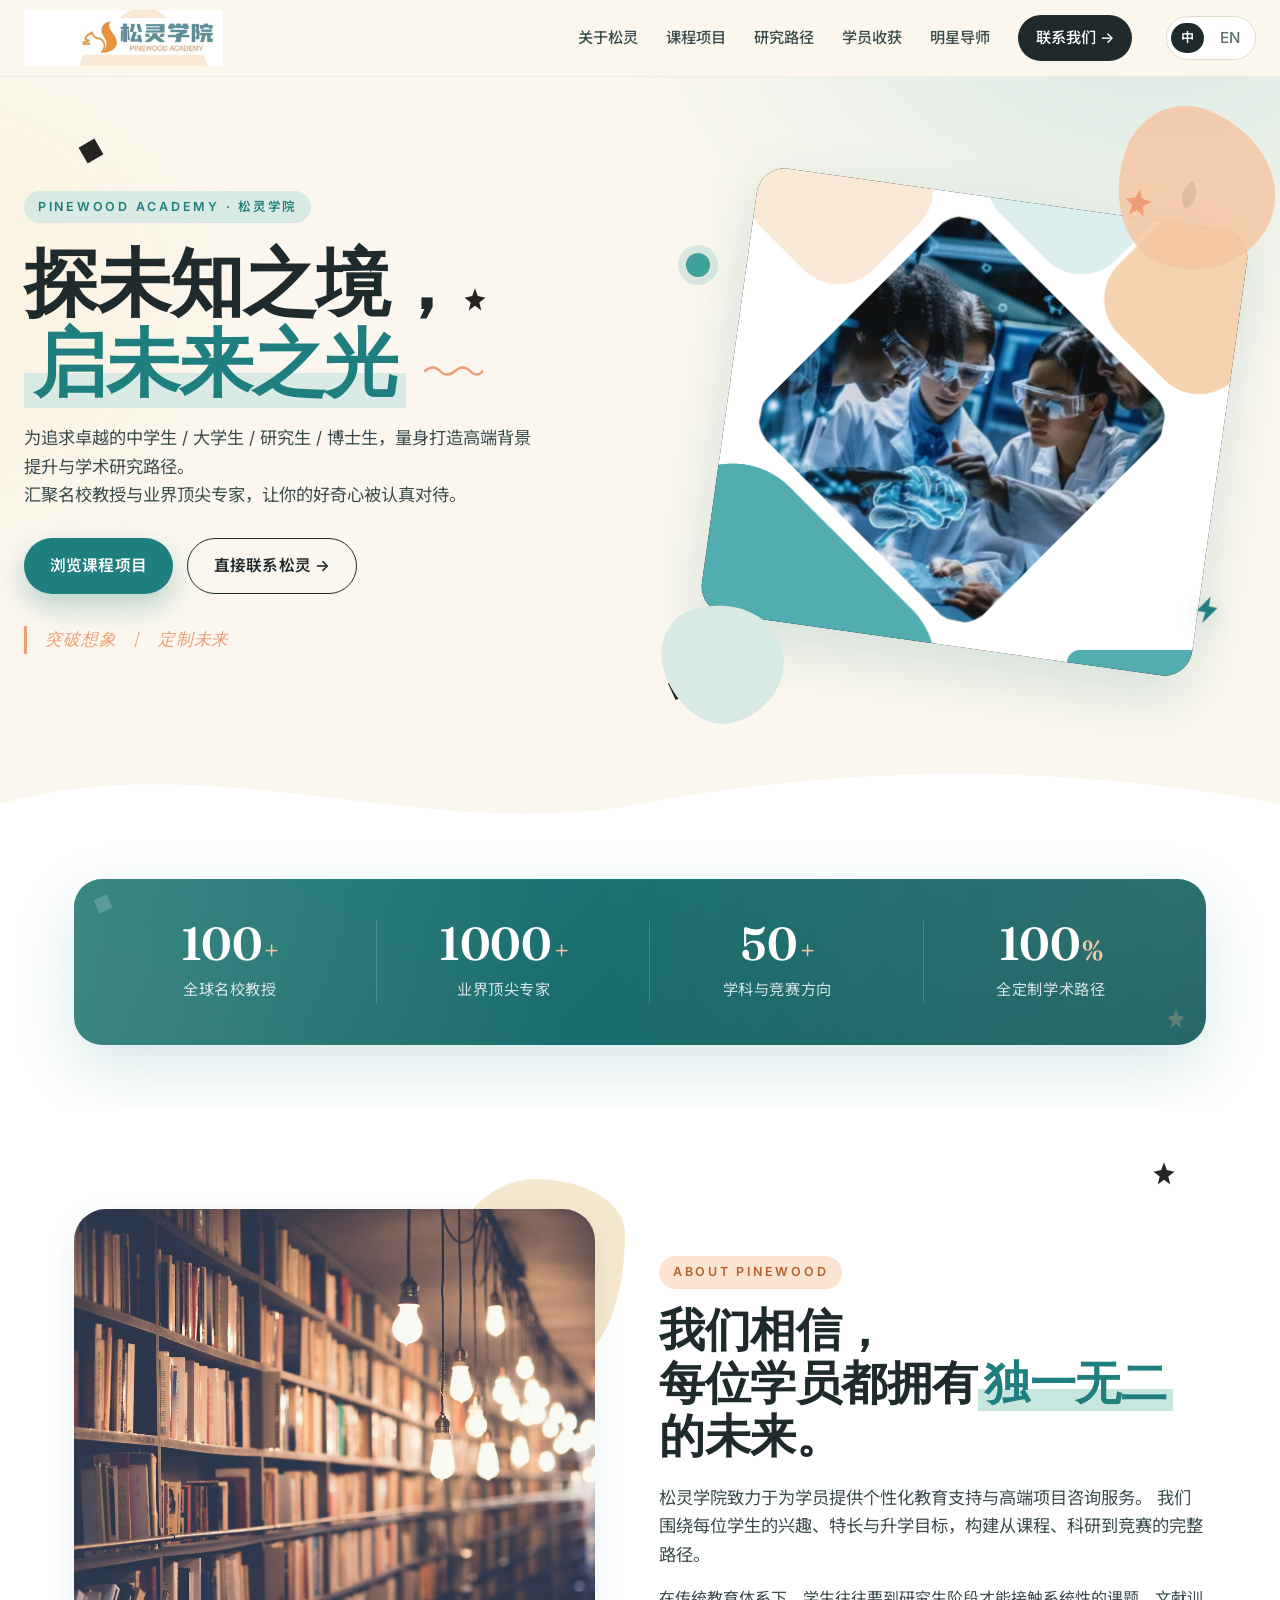
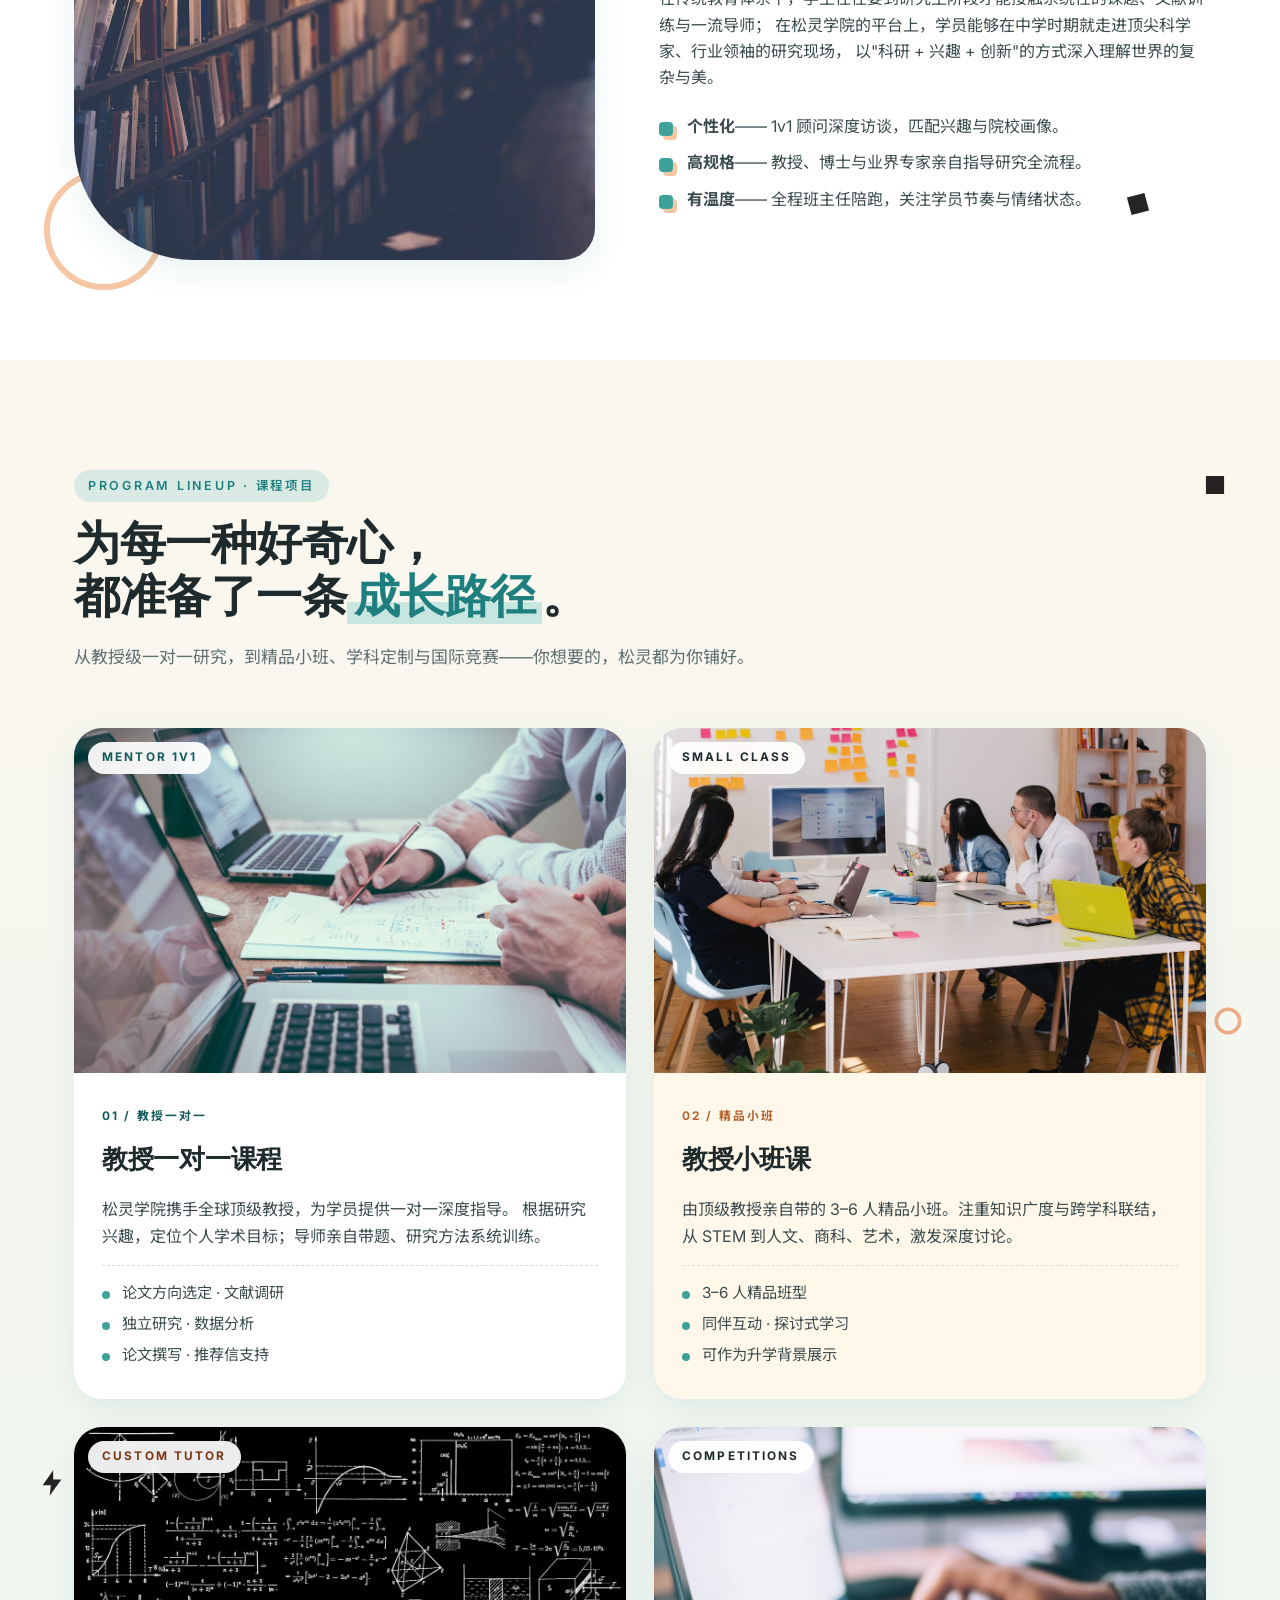
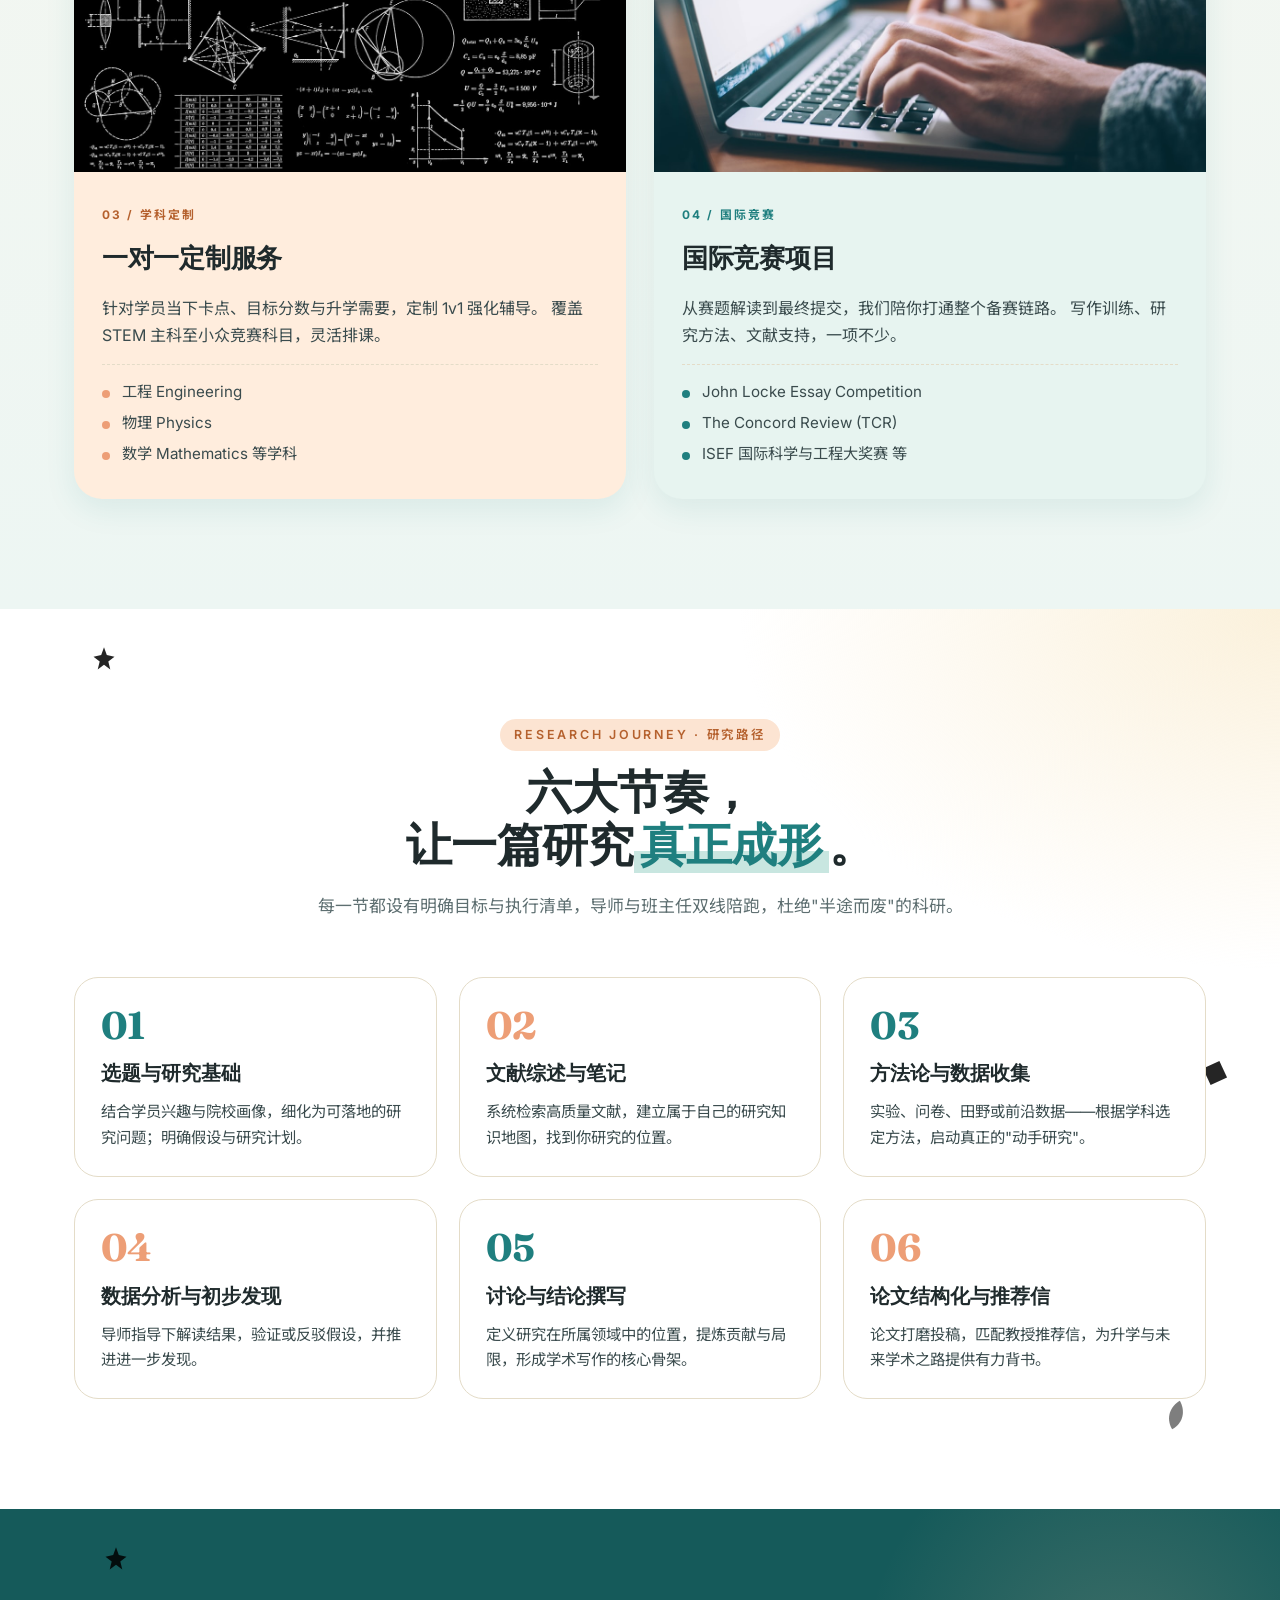
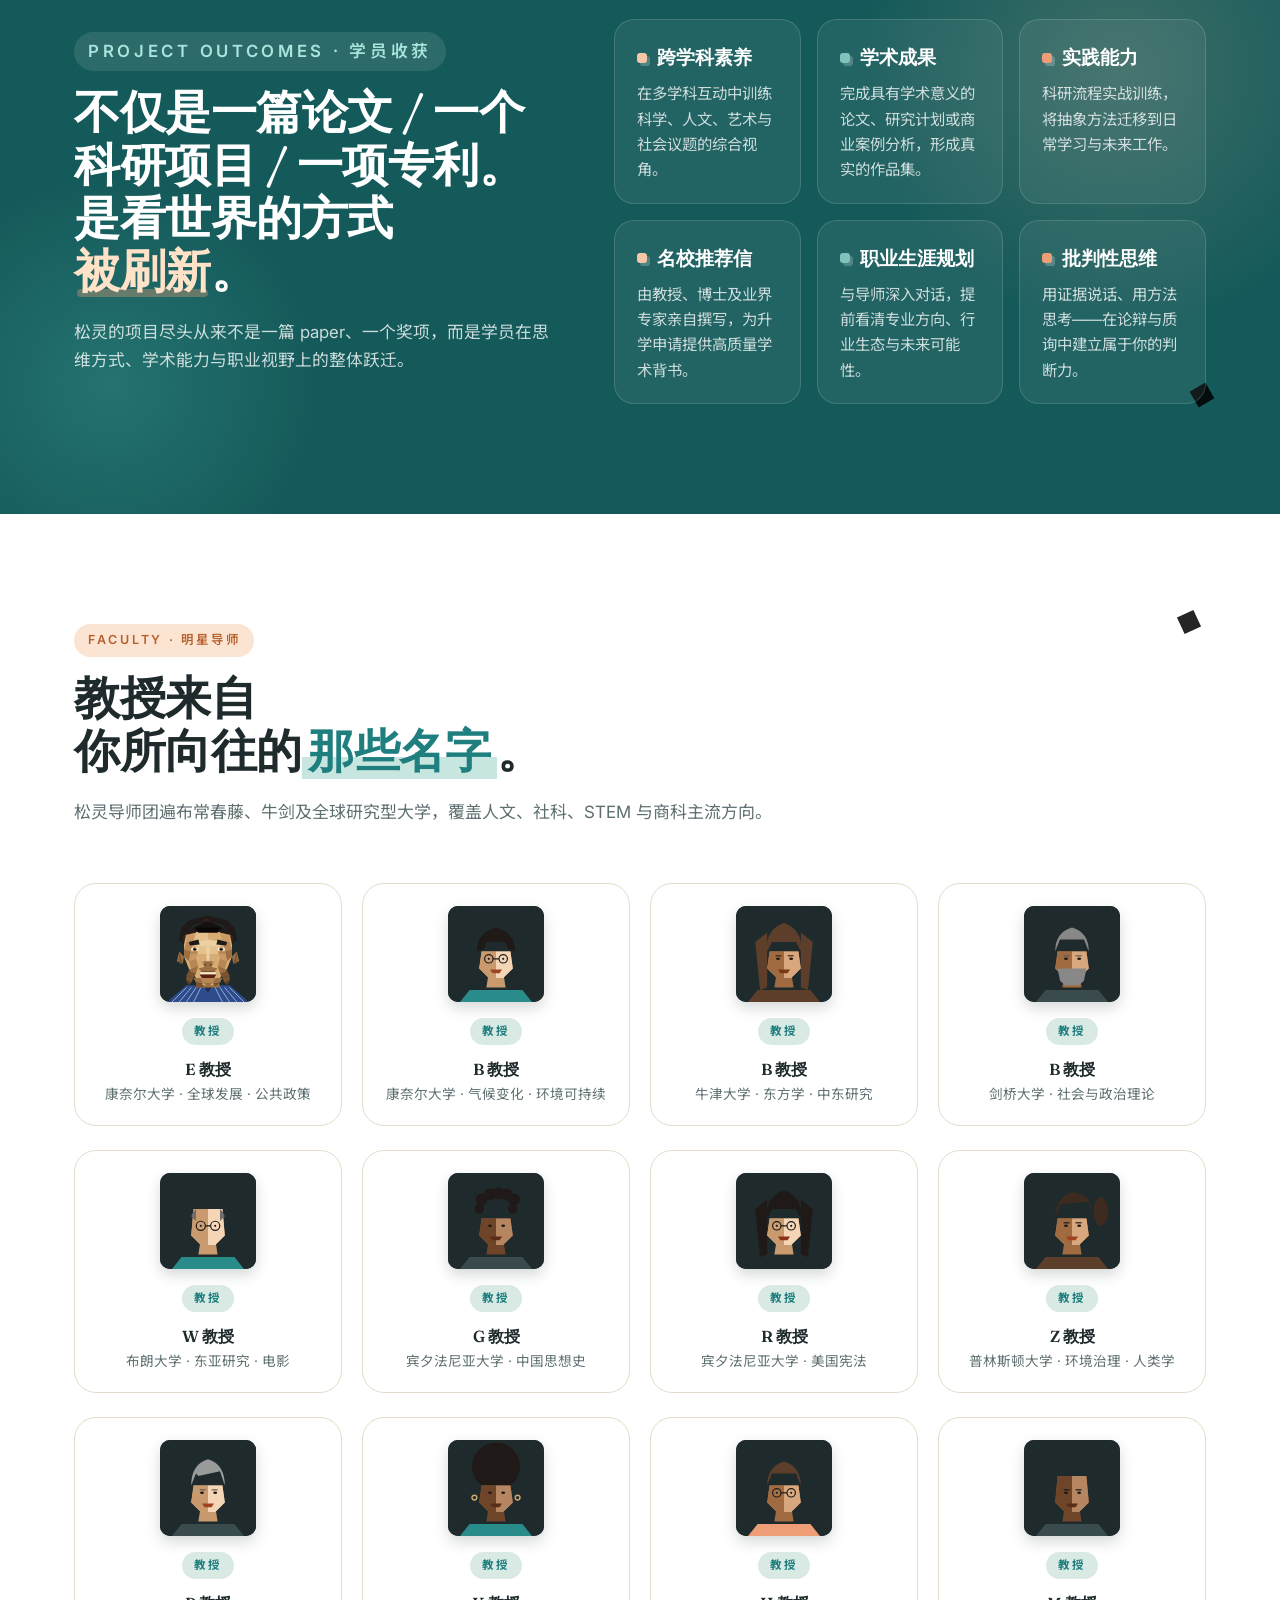
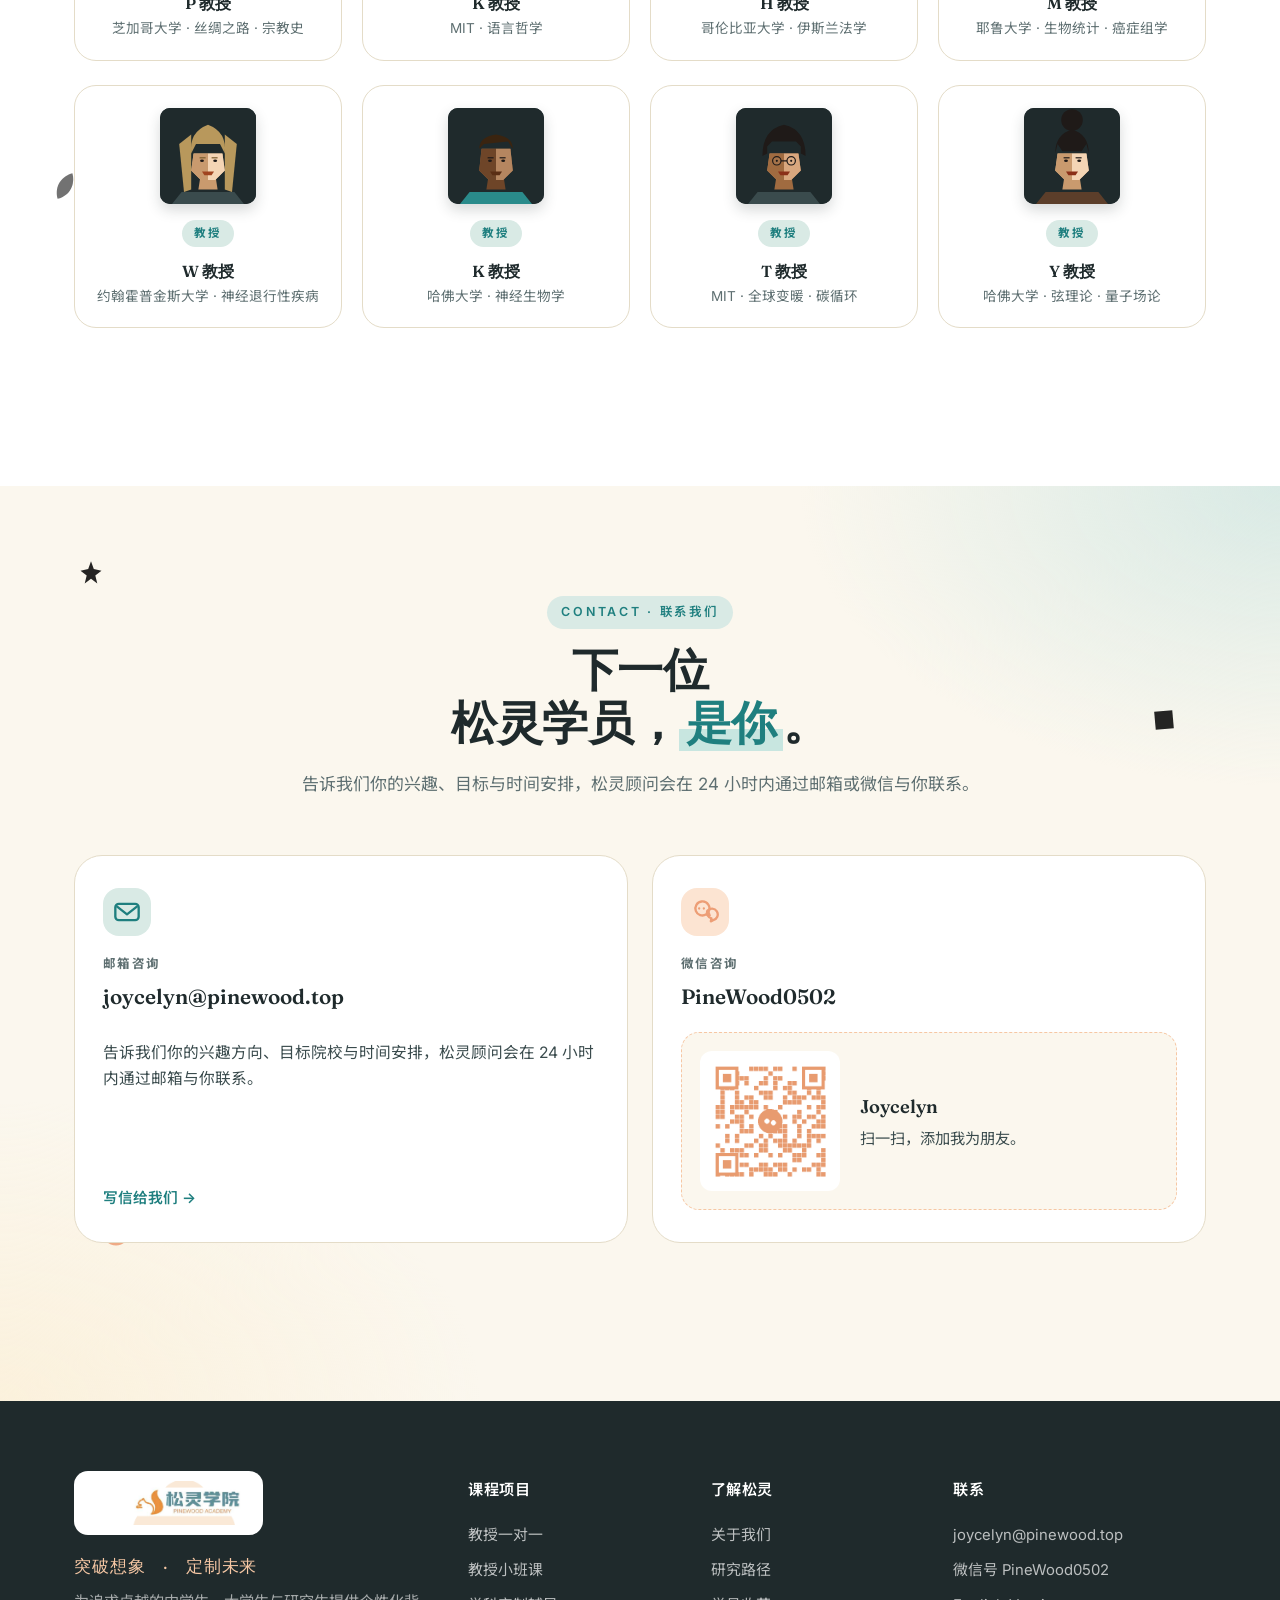
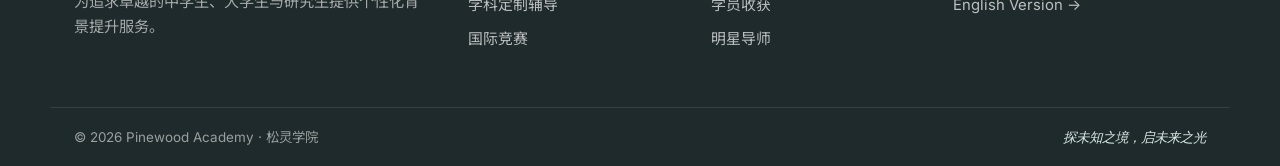
==== commit c63444dc: "Faculty m1: redraw with ~70 polygon facets for refined low-poly portrait (still fictional)" ====
--- a/index.html
+++ b/index.html
@@ -23,7 +23,7 @@
     <symbol id="leaf" viewBox="0 0 24 24"><path d="M3 21 C 3 9, 12 3, 21 3 C 21 12, 15 21, 3 21 Z"/></symbol>
 
     <!-- Cubist-style mentor portraits (fictional, original geometric faces) -->
-    <symbol id="m1" viewBox="0 0 80 80"><rect width="80" height="80" fill="#1F2A2C"/><polygon points="10,80 18,70 62,70 70,80" fill="#3A4B4D"/><ellipse cx="40" cy="14" rx="14" ry="9" fill="#3D2B1F"/><polygon points="26,30 28,20 40,14 52,20 54,30 50,38 30,38" fill="#3D2B1F"/><polygon points="34,55 46,55 48,68 32,68" fill="#C99A6E"/><polygon points="28,38 52,38 54,52 46,60 34,60 26,52" fill="#E0B68A"/><polygon points="40,38 52,38 54,52 46,60 40,60" fill="#F4D5B5"/><polygon points="28,38 40,38 40,60 34,60 26,52" fill="#C99A6E"/><rect x="33" y="41" width="5" height="1" fill="#1F1A18"/><rect x="43" y="41" width="5" height="1" fill="#1F1A18"/><ellipse cx="35" cy="44" rx="1.6" ry="1" fill="#1F1A18"/><ellipse cx="46" cy="44" rx="1.6" ry="1" fill="#1F1A18"/><polygon points="35,53 45,53 43,56 37,56" fill="#B5612E"/><circle cx="25" cy="50" r="1.6" fill="#C9A46B"/><circle cx="55" cy="50" r="1.6" fill="#C9A46B"/></symbol>
+    <symbol id="m1" viewBox="0 0 80 80"><rect width="80" height="80" fill="#1F2A2C"/><polygon points="6,80 22,66 58,66 74,80" fill="#2E4B8C"/><g stroke="#A8C5E8" stroke-width="0.8" opacity="0.85" stroke-linecap="round"><line x1="22" y1="68" x2="10" y2="80"/><line x1="26" y1="68" x2="16" y2="80"/><line x1="30" y1="68" x2="22" y2="80"/><line x1="34" y1="68" x2="28" y2="80"/><line x1="46" y1="68" x2="52" y2="80"/><line x1="50" y1="68" x2="58" y2="80"/><line x1="54" y1="68" x2="64" y2="80"/><line x1="58" y1="68" x2="70" y2="80"/></g><polygon points="36,66 40,68 44,66 40,72" fill="#1F2A4D"/><polygon points="32,55 48,55 50,68 30,68" fill="#9C7042"/><polygon points="32,55 38,55 36,68 30,68" fill="#7A5430"/><polygon points="18,18 24,12 40,8 56,12 62,18 64,28 60,32 58,22 52,16 40,12 28,16 22,22 20,32 16,28" fill="#1F1A18"/><polygon points="20,32 22,22 18,26" fill="#2E1F18"/><polygon points="60,32 58,22 62,26" fill="#2E1F18"/><polygon points="22,22 58,22 60,32 60,42 56,52 50,60 44,66 36,66 30,60 24,52 20,42 20,32" fill="#D7AC75"/><polygon points="22,22 30,22 28,30 22,30" fill="#C99A66"/><polygon points="30,22 40,18 40,28 28,30" fill="#E5C18C"/><polygon points="40,18 50,22 52,30 40,28" fill="#D7AC75"/><polygon points="50,22 58,22 58,30 52,30" fill="#C99A66"/><polygon points="28,30 40,28 52,30 50,34 30,34" fill="#EDD0A2"/><polygon points="22,30 28,30 26,38 20,36" fill="#B68654"/><polygon points="20,36 26,38 24,46 20,42" fill="#9C7042"/><polygon points="28,30 30,34 32,38 26,38" fill="#D7AC75"/><polygon points="26,38 32,38 30,44 24,46" fill="#C99A66"/><polygon points="58,30 52,30 54,38 60,36" fill="#B68654"/><polygon points="60,36 54,38 56,46 60,42" fill="#9C7042"/><polygon points="52,30 50,34 48,38 54,38" fill="#D7AC75"/><polygon points="54,38 48,38 50,44 56,46" fill="#C99A66"/><polygon points="30,34 50,34 48,40 32,40" fill="#E5C18C"/><polygon points="32,40 48,40 46,46 34,46" fill="#D7AC75"/><polygon points="34,46 46,46 44,50 36,50" fill="#C99A66"/><polygon points="38,34 42,34 41,46 39,46" fill="#EDD0A2"/><polygon points="36,46 44,46 42,50 40,52 38,50" fill="#9C7042"/><polygon points="36,48 39,48 38,52" fill="#7A5430"/><polygon points="44,48 41,48 42,52" fill="#7A5430"/><polygon points="24,30 32,28 33,32 25,33" fill="#1F1A18"/><polygon points="48,28 56,30 55,33 47,32" fill="#1F1A18"/><ellipse cx="29" cy="36" rx="3.2" ry="1.6" fill="#F4E8D4"/><ellipse cx="51" cy="36" rx="3.2" ry="1.6" fill="#F4E8D4"/><circle cx="29" cy="36" r="1.5" fill="#3A2410"/><circle cx="51" cy="36" r="1.5" fill="#3A2410"/><circle cx="29" cy="36" r="0.7" fill="#0A0807"/><circle cx="51" cy="36" r="0.7" fill="#0A0807"/><circle cx="29.4" cy="35.5" r="0.3" fill="#F4E8D4"/><circle cx="51.4" cy="35.5" r="0.3" fill="#F4E8D4"/><polygon points="26,38 32,38 30,40 26,40" fill="#B68654"/><polygon points="48,38 54,38 54,40 50,40" fill="#B68654"/><polygon points="24,46 30,44 32,50 26,52" fill="#B68654"/><polygon points="26,52 32,50 30,56 24,54" fill="#9C7042"/><polygon points="24,54 30,56 28,60 22,58" fill="#7A5430"/><polygon points="56,46 50,44 48,50 54,52" fill="#B68654"/><polygon points="54,52 48,50 50,56 56,54" fill="#9C7042"/><polygon points="56,54 50,56 52,60 58,58" fill="#7A5430"/><polygon points="32,52 40,50 48,52 46,54 34,54" fill="#9C7042"/><polygon points="34,54 46,54 46,55 34,55" fill="#7A5430"/><polygon points="34,55 46,55 47,57 33,57" fill="#F4E8D4"/><polygon points="34,55 46,55 45,56 35,56" fill="#EDDDB8"/><polygon points="33,57 47,57 45,60 35,60" fill="#5A2010"/><polygon points="35,60 45,60 42,61 38,61" fill="#3A1408"/><polygon points="28,60 34,60 36,64 30,64" fill="#9C7042"/><polygon points="34,60 46,60 44,64 36,64" fill="#B68654"/><polygon points="46,60 52,60 50,64 44,64" fill="#9C7042"/><polygon points="30,64 36,64 34,67" fill="#7A5430"/><polygon points="36,64 44,64 40,68" fill="#9C7042"/><polygon points="44,64 50,64 46,67" fill="#7A5430"/><polygon points="22,58 28,60 26,64 22,62" fill="#7A5430"/><polygon points="22,62 26,64 24,66" fill="#5C3E2A"/><polygon points="58,58 52,60 54,64 58,62" fill="#7A5430"/><polygon points="58,62 54,64 56,66" fill="#5C3E2A"/><polygon points="16,38 20,42 19,48 14,46" fill="#9C7042"/><polygon points="16,38 19,48 16,48" fill="#7A5430"/><polygon points="64,38 60,42 61,48 66,46" fill="#9C7042"/><polygon points="64,38 61,48 64,48" fill="#7A5430"/><polygon points="20,22 28,18 34,16 30,22 22,24" fill="#1F1A18"/><polygon points="60,22 52,18 46,16 50,22 58,24" fill="#1F1A18"/><polygon points="28,18 40,12 52,18 48,22 32,22" fill="#14110E"/><polygon points="32,22 48,22 50,18 30,18" fill="#0A0807"/><polygon points="34,12 40,10 42,14" fill="#2E1F18"/></symbol>
     <symbol id="m2" viewBox="0 0 80 80"><rect width="80" height="80" fill="#1F2A2C"/><polygon points="10,80 18,70 62,70 70,80" fill="#2A8B8B"/><polygon points="34,55 46,55 48,68 32,68" fill="#C99A6E"/><polygon points="28,38 52,38 54,52 46,60 34,60 26,52" fill="#E0B68A"/><polygon points="40,38 52,38 54,52 46,60 40,60" fill="#F4D5B5"/><polygon points="28,38 40,38 40,60 34,60 26,52" fill="#C99A6E"/><path d="M24 38 Q 24 22 40 18 Q 56 22 56 38 L 50 36 L 48 30 L 32 30 L 30 36 Z" fill="#1F1A18"/><g stroke="#1F1A18" stroke-width="1" fill="rgba(255,255,255,0.05)"><circle cx="34" cy="44" r="3.5"/><circle cx="46" cy="44" r="3.5"/><line x1="37.5" y1="44" x2="42.5" y2="44"/></g><circle cx="34" cy="44" r="0.9" fill="#1F1A18"/><circle cx="46" cy="44" r="0.9" fill="#1F1A18"/><polygon points="35,53 45,53 43,56 37,56" fill="#A04420"/></symbol>
     <symbol id="m3" viewBox="0 0 80 80"><rect width="80" height="80" fill="#1F2A2C"/><polygon points="10,80 18,70 62,70 70,80" fill="#5C3E2A"/><polygon points="20,70 16,30 26,22 26,68" fill="#5C3E2A"/><polygon points="60,70 64,30 54,22 54,68" fill="#5C3E2A"/><polygon points="34,55 46,55 48,68 32,68" fill="#A06B40"/><polygon points="28,38 52,38 54,52 46,60 34,60 26,52" fill="#C28858"/><polygon points="40,38 52,38 54,52 46,60 40,60" fill="#D9A77E"/><polygon points="28,38 40,38 40,60 34,60 26,52" fill="#A06B40"/><path d="M26 38 Q 24 20 40 14 Q 56 20 54 38 L 50 30 L 30 30 Z" fill="#5C3E2A"/><rect x="33" y="41" width="5" height="1" fill="#3A2410"/><rect x="43" y="41" width="5" height="1" fill="#3A2410"/><ellipse cx="35" cy="44" rx="1.6" ry="1" fill="#1F1A18"/><ellipse cx="46" cy="44" rx="1.6" ry="1" fill="#1F1A18"/><polygon points="35,53 45,53 43,56 37,56" fill="#7A3914"/></symbol>
     <symbol id="m4" viewBox="0 0 80 80"><rect width="80" height="80" fill="#1F2A2C"/><polygon points="10,80 18,70 62,70 70,80" fill="#3A4B4D"/><polygon points="34,55 46,55 48,68 32,68" fill="#A06B40"/><polygon points="28,38 52,38 54,52 46,60 34,60 26,52" fill="#C28858"/><polygon points="40,38 52,38 54,52 46,60 40,60" fill="#D9A77E"/><polygon points="28,38 40,38 40,60 34,60 26,52" fill="#A06B40"/><path d="M26 38 Q 26 22 40 18 Q 54 22 54 38 L 50 28 L 30 28 Z" fill="#888888"/><polygon points="28,52 52,52 50,62 46,66 34,66 30,62" fill="#888888"/><ellipse cx="35" cy="44" rx="1.6" ry="1" fill="#1F1A18"/><ellipse cx="46" cy="44" rx="1.6" ry="1" fill="#1F1A18"/><rect x="33" y="41" width="5" height="1" fill="#5C5C5C"/><rect x="43" y="41" width="5" height="1" fill="#5C5C5C"/></symbol>
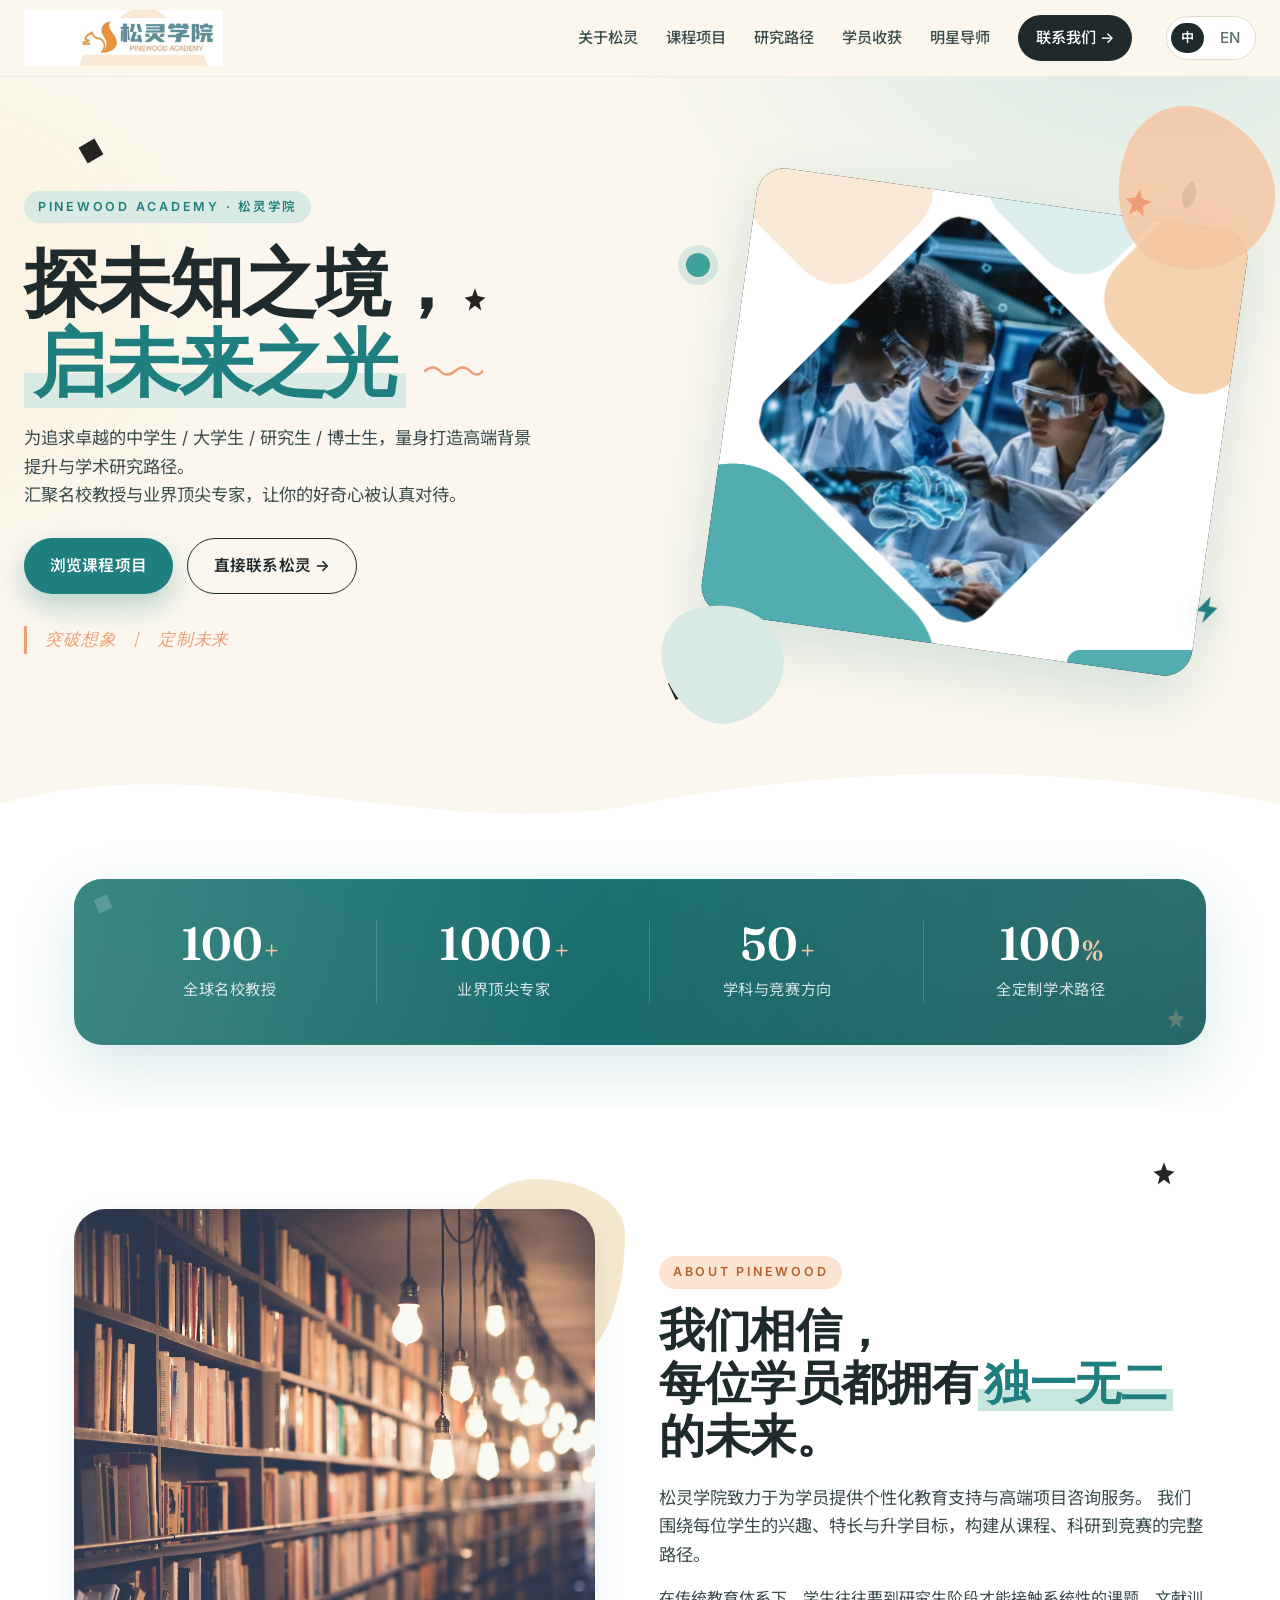
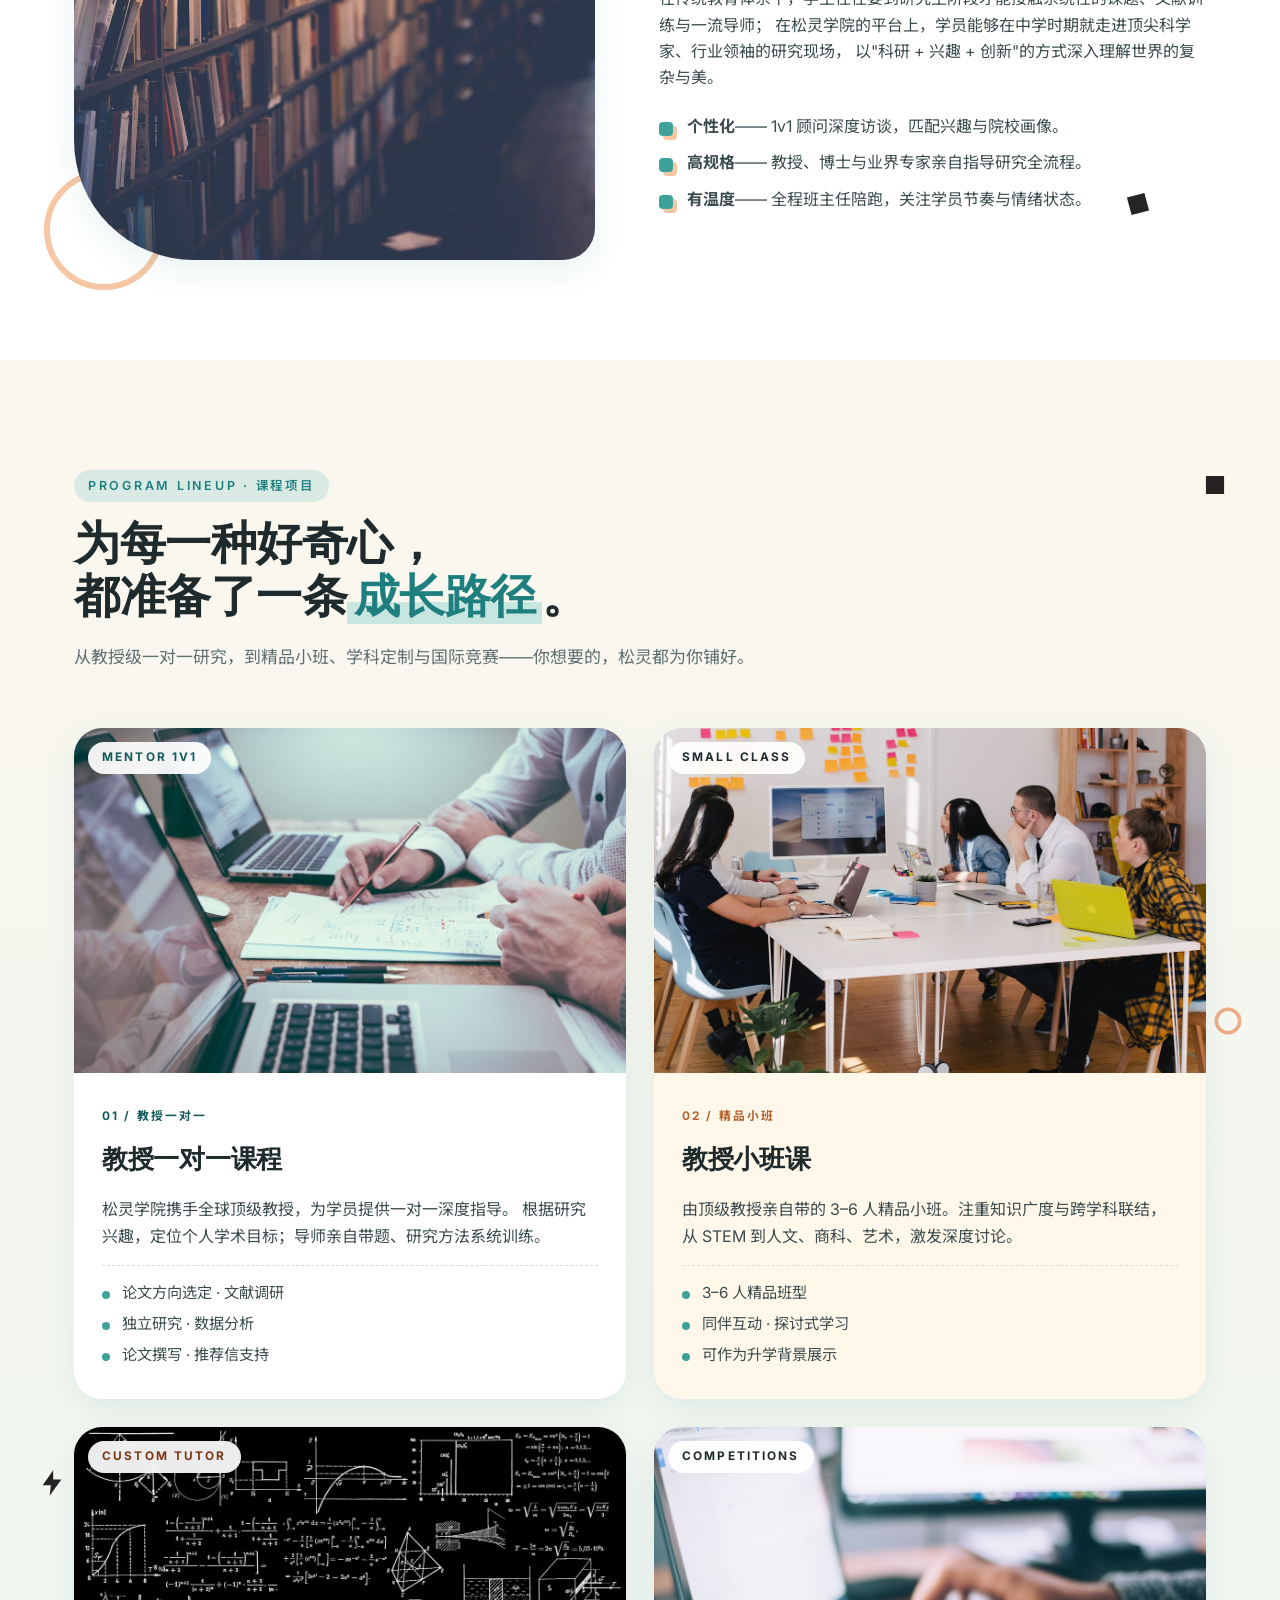
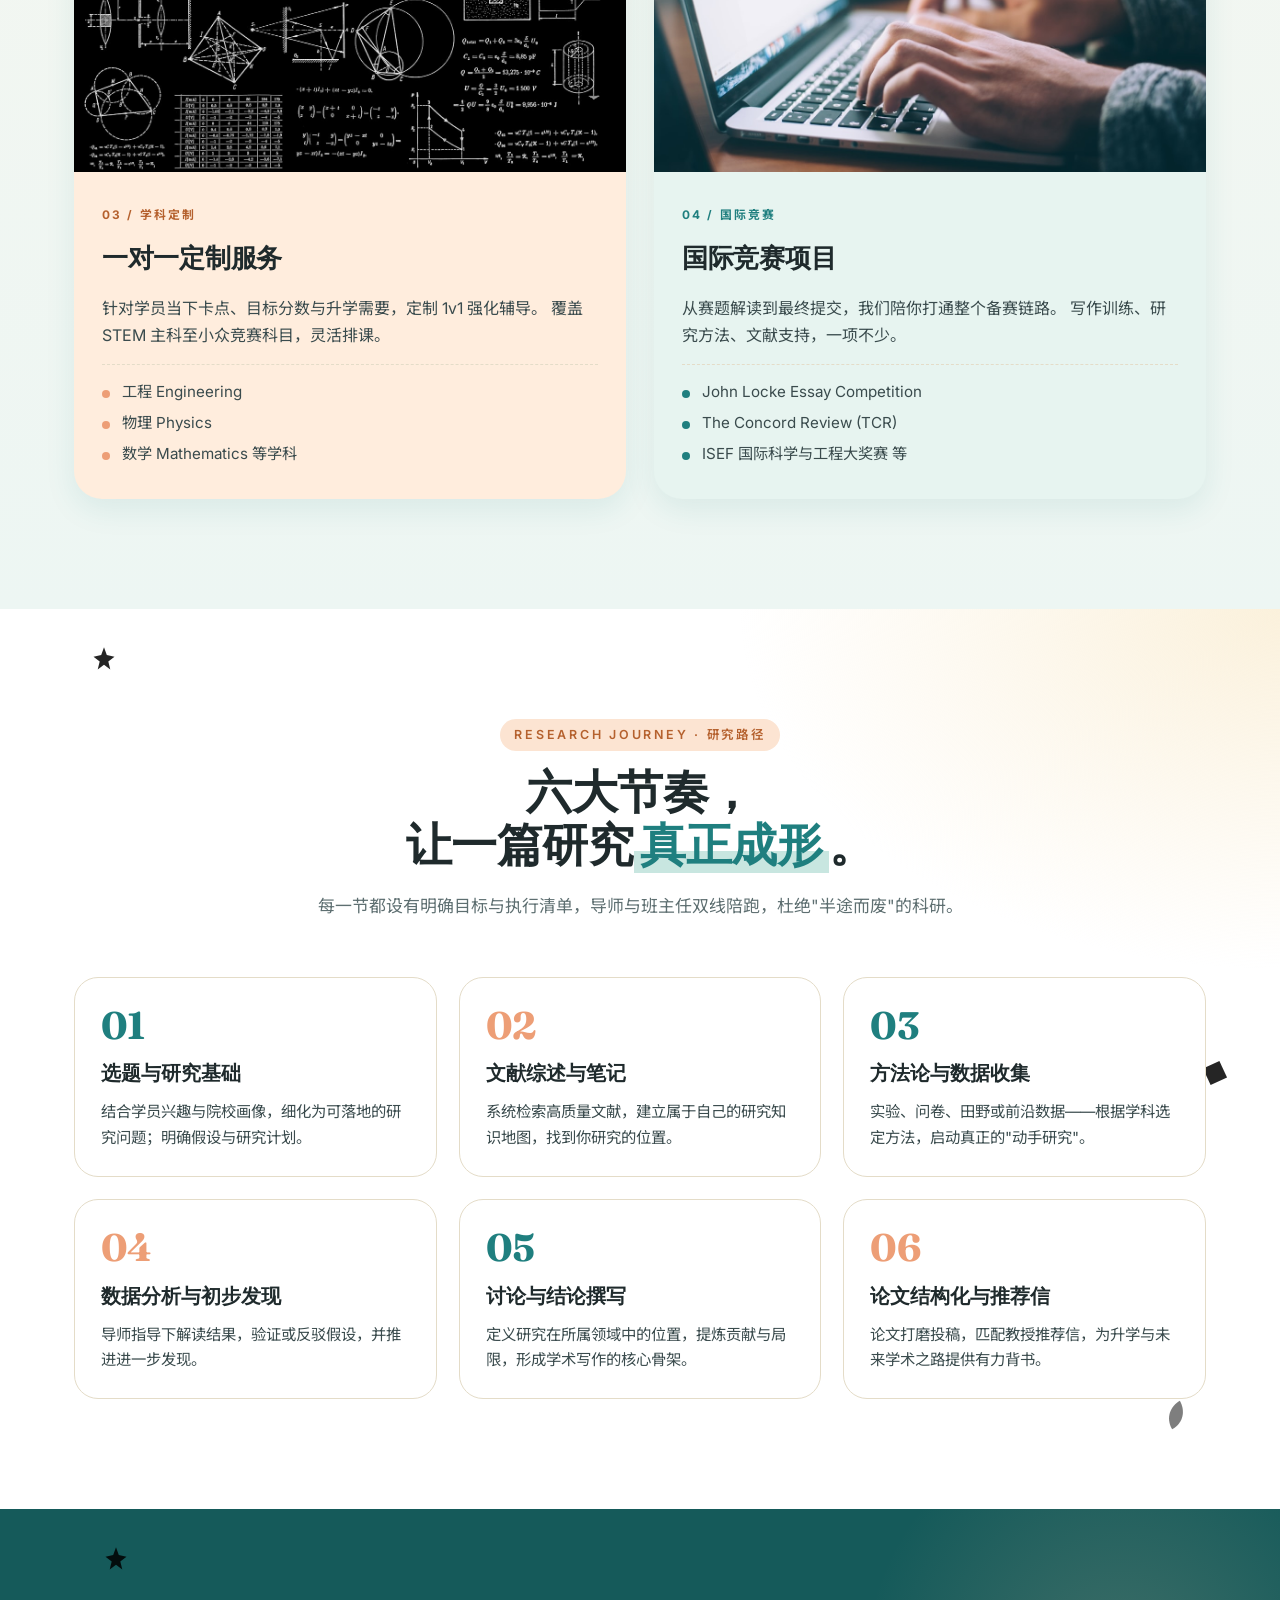
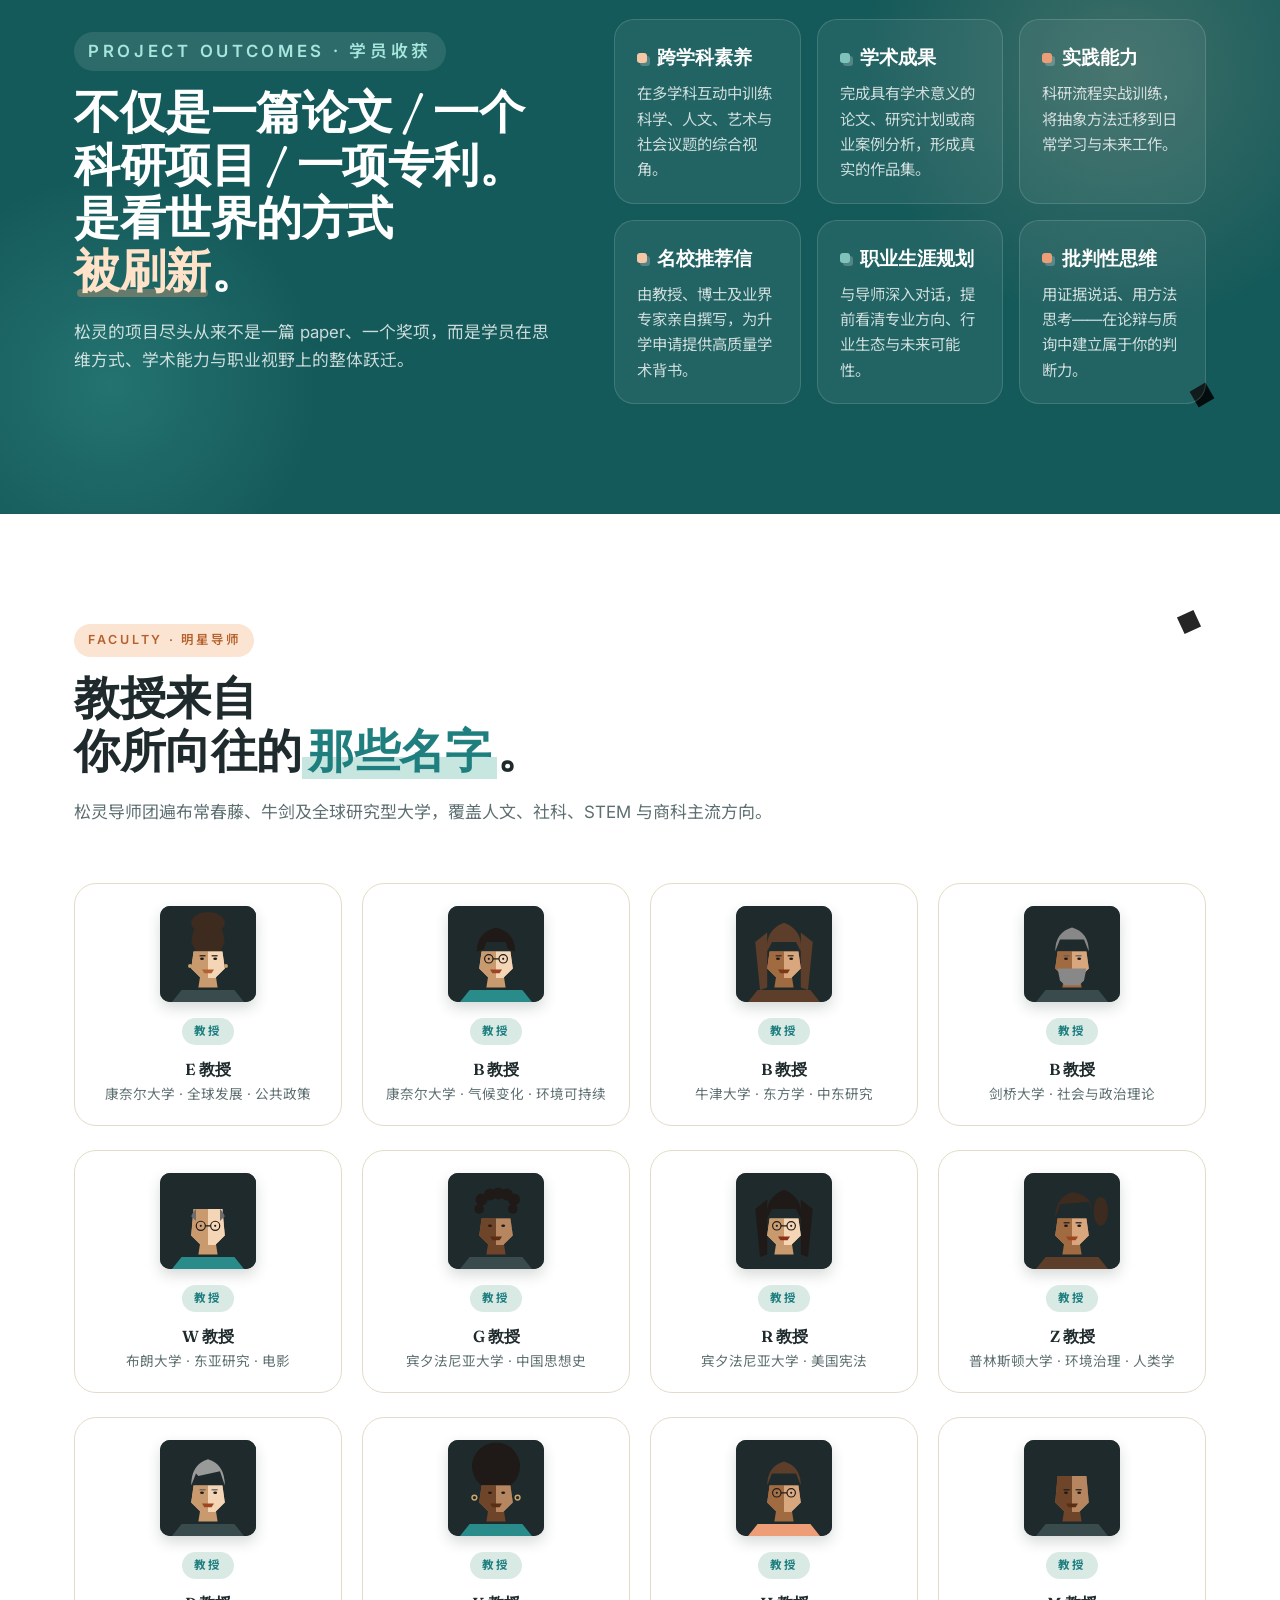
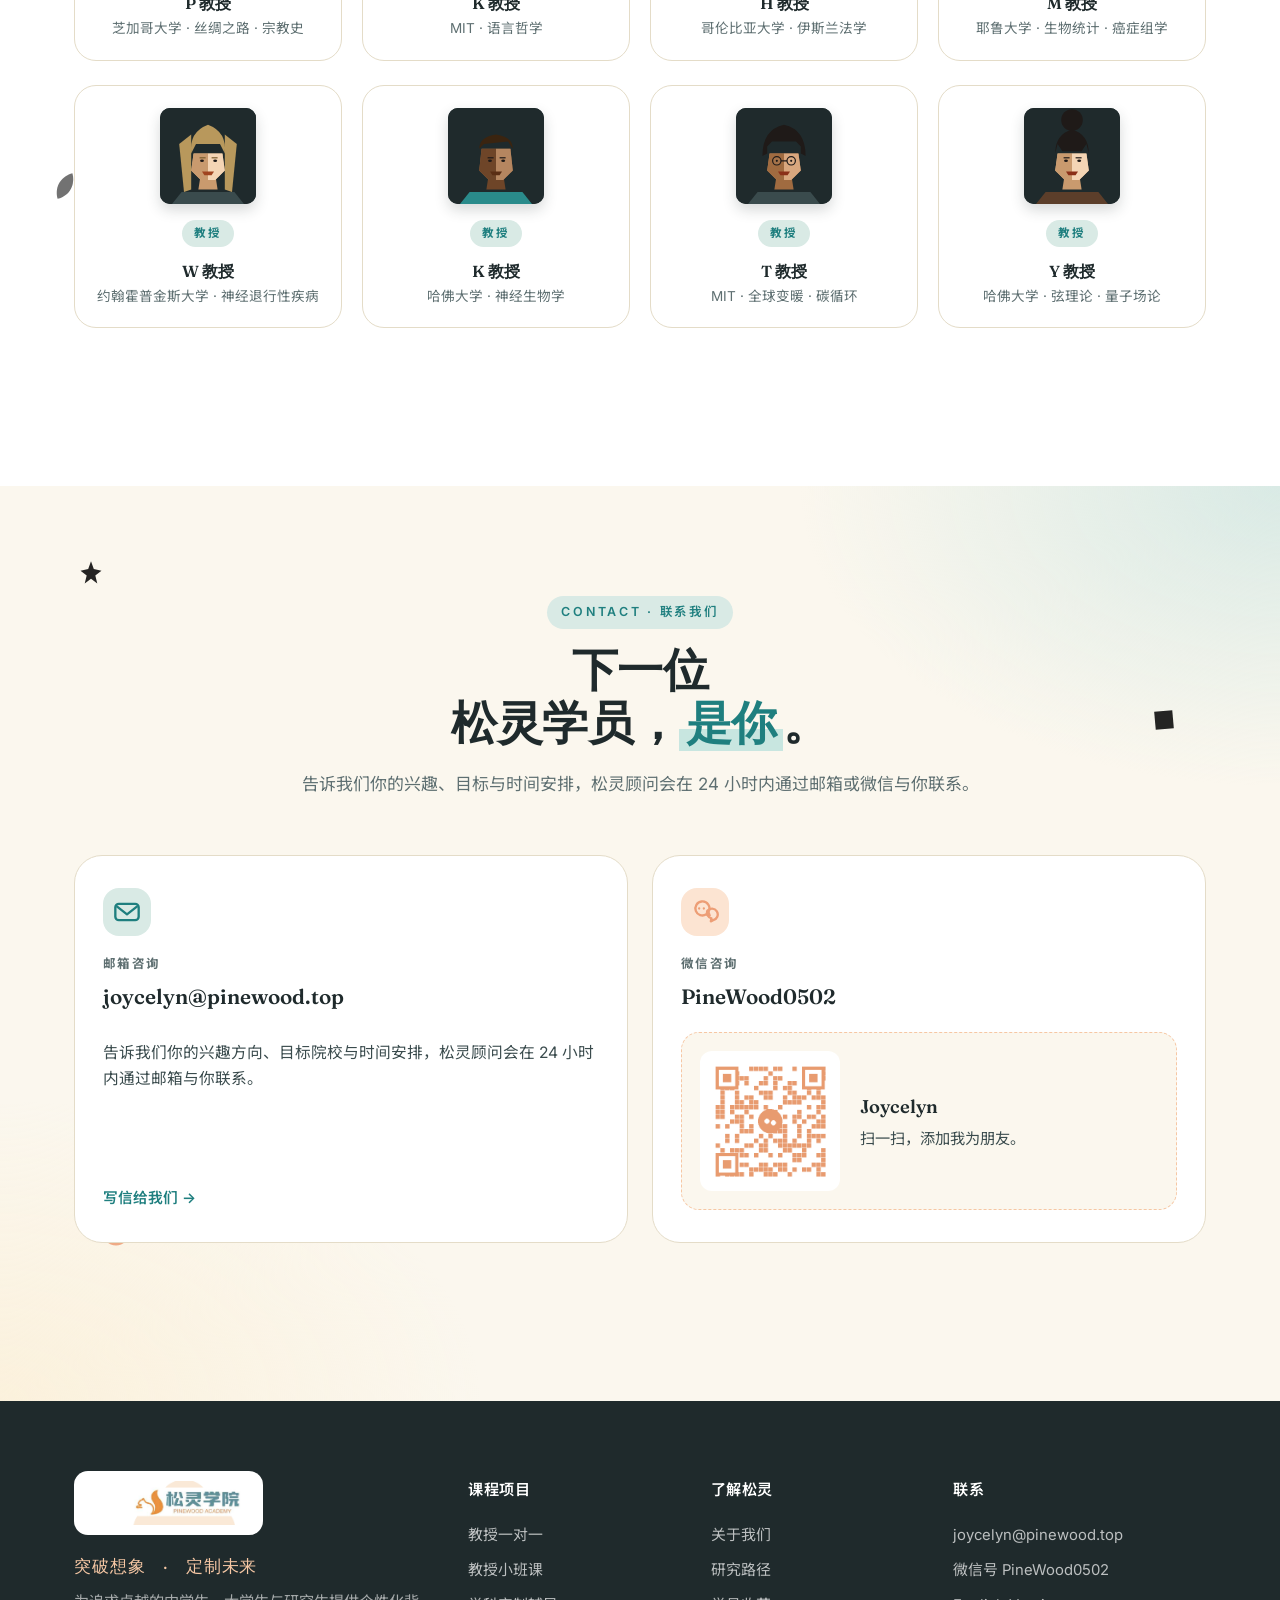
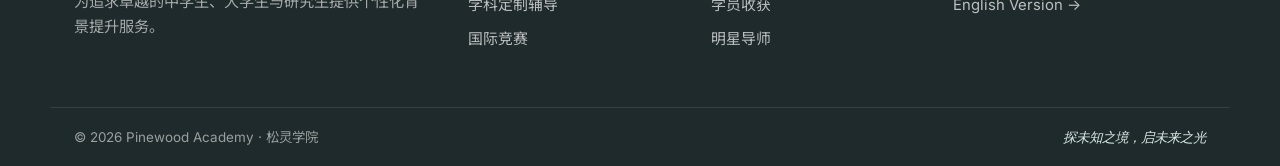
==== commit 8f7f0f54: "Revert "Faculty m1: redraw with ~70 polygon facets for refined low-poly portrait (still fictional)" " ====
--- a/index.html
+++ b/index.html
@@ -23,7 +23,7 @@
     <symbol id="leaf" viewBox="0 0 24 24"><path d="M3 21 C 3 9, 12 3, 21 3 C 21 12, 15 21, 3 21 Z"/></symbol>
 
     <!-- Cubist-style mentor portraits (fictional, original geometric faces) -->
-    <symbol id="m1" viewBox="0 0 80 80"><rect width="80" height="80" fill="#1F2A2C"/><polygon points="6,80 22,66 58,66 74,80" fill="#2E4B8C"/><g stroke="#A8C5E8" stroke-width="0.8" opacity="0.85" stroke-linecap="round"><line x1="22" y1="68" x2="10" y2="80"/><line x1="26" y1="68" x2="16" y2="80"/><line x1="30" y1="68" x2="22" y2="80"/><line x1="34" y1="68" x2="28" y2="80"/><line x1="46" y1="68" x2="52" y2="80"/><line x1="50" y1="68" x2="58" y2="80"/><line x1="54" y1="68" x2="64" y2="80"/><line x1="58" y1="68" x2="70" y2="80"/></g><polygon points="36,66 40,68 44,66 40,72" fill="#1F2A4D"/><polygon points="32,55 48,55 50,68 30,68" fill="#9C7042"/><polygon points="32,55 38,55 36,68 30,68" fill="#7A5430"/><polygon points="18,18 24,12 40,8 56,12 62,18 64,28 60,32 58,22 52,16 40,12 28,16 22,22 20,32 16,28" fill="#1F1A18"/><polygon points="20,32 22,22 18,26" fill="#2E1F18"/><polygon points="60,32 58,22 62,26" fill="#2E1F18"/><polygon points="22,22 58,22 60,32 60,42 56,52 50,60 44,66 36,66 30,60 24,52 20,42 20,32" fill="#D7AC75"/><polygon points="22,22 30,22 28,30 22,30" fill="#C99A66"/><polygon points="30,22 40,18 40,28 28,30" fill="#E5C18C"/><polygon points="40,18 50,22 52,30 40,28" fill="#D7AC75"/><polygon points="50,22 58,22 58,30 52,30" fill="#C99A66"/><polygon points="28,30 40,28 52,30 50,34 30,34" fill="#EDD0A2"/><polygon points="22,30 28,30 26,38 20,36" fill="#B68654"/><polygon points="20,36 26,38 24,46 20,42" fill="#9C7042"/><polygon points="28,30 30,34 32,38 26,38" fill="#D7AC75"/><polygon points="26,38 32,38 30,44 24,46" fill="#C99A66"/><polygon points="58,30 52,30 54,38 60,36" fill="#B68654"/><polygon points="60,36 54,38 56,46 60,42" fill="#9C7042"/><polygon points="52,30 50,34 48,38 54,38" fill="#D7AC75"/><polygon points="54,38 48,38 50,44 56,46" fill="#C99A66"/><polygon points="30,34 50,34 48,40 32,40" fill="#E5C18C"/><polygon points="32,40 48,40 46,46 34,46" fill="#D7AC75"/><polygon points="34,46 46,46 44,50 36,50" fill="#C99A66"/><polygon points="38,34 42,34 41,46 39,46" fill="#EDD0A2"/><polygon points="36,46 44,46 42,50 40,52 38,50" fill="#9C7042"/><polygon points="36,48 39,48 38,52" fill="#7A5430"/><polygon points="44,48 41,48 42,52" fill="#7A5430"/><polygon points="24,30 32,28 33,32 25,33" fill="#1F1A18"/><polygon points="48,28 56,30 55,33 47,32" fill="#1F1A18"/><ellipse cx="29" cy="36" rx="3.2" ry="1.6" fill="#F4E8D4"/><ellipse cx="51" cy="36" rx="3.2" ry="1.6" fill="#F4E8D4"/><circle cx="29" cy="36" r="1.5" fill="#3A2410"/><circle cx="51" cy="36" r="1.5" fill="#3A2410"/><circle cx="29" cy="36" r="0.7" fill="#0A0807"/><circle cx="51" cy="36" r="0.7" fill="#0A0807"/><circle cx="29.4" cy="35.5" r="0.3" fill="#F4E8D4"/><circle cx="51.4" cy="35.5" r="0.3" fill="#F4E8D4"/><polygon points="26,38 32,38 30,40 26,40" fill="#B68654"/><polygon points="48,38 54,38 54,40 50,40" fill="#B68654"/><polygon points="24,46 30,44 32,50 26,52" fill="#B68654"/><polygon points="26,52 32,50 30,56 24,54" fill="#9C7042"/><polygon points="24,54 30,56 28,60 22,58" fill="#7A5430"/><polygon points="56,46 50,44 48,50 54,52" fill="#B68654"/><polygon points="54,52 48,50 50,56 56,54" fill="#9C7042"/><polygon points="56,54 50,56 52,60 58,58" fill="#7A5430"/><polygon points="32,52 40,50 48,52 46,54 34,54" fill="#9C7042"/><polygon points="34,54 46,54 46,55 34,55" fill="#7A5430"/><polygon points="34,55 46,55 47,57 33,57" fill="#F4E8D4"/><polygon points="34,55 46,55 45,56 35,56" fill="#EDDDB8"/><polygon points="33,57 47,57 45,60 35,60" fill="#5A2010"/><polygon points="35,60 45,60 42,61 38,61" fill="#3A1408"/><polygon points="28,60 34,60 36,64 30,64" fill="#9C7042"/><polygon points="34,60 46,60 44,64 36,64" fill="#B68654"/><polygon points="46,60 52,60 50,64 44,64" fill="#9C7042"/><polygon points="30,64 36,64 34,67" fill="#7A5430"/><polygon points="36,64 44,64 40,68" fill="#9C7042"/><polygon points="44,64 50,64 46,67" fill="#7A5430"/><polygon points="22,58 28,60 26,64 22,62" fill="#7A5430"/><polygon points="22,62 26,64 24,66" fill="#5C3E2A"/><polygon points="58,58 52,60 54,64 58,62" fill="#7A5430"/><polygon points="58,62 54,64 56,66" fill="#5C3E2A"/><polygon points="16,38 20,42 19,48 14,46" fill="#9C7042"/><polygon points="16,38 19,48 16,48" fill="#7A5430"/><polygon points="64,38 60,42 61,48 66,46" fill="#9C7042"/><polygon points="64,38 61,48 64,48" fill="#7A5430"/><polygon points="20,22 28,18 34,16 30,22 22,24" fill="#1F1A18"/><polygon points="60,22 52,18 46,16 50,22 58,24" fill="#1F1A18"/><polygon points="28,18 40,12 52,18 48,22 32,22" fill="#14110E"/><polygon points="32,22 48,22 50,18 30,18" fill="#0A0807"/><polygon points="34,12 40,10 42,14" fill="#2E1F18"/></symbol>
+    <symbol id="m1" viewBox="0 0 80 80"><rect width="80" height="80" fill="#1F2A2C"/><polygon points="10,80 18,70 62,70 70,80" fill="#3A4B4D"/><ellipse cx="40" cy="14" rx="14" ry="9" fill="#3D2B1F"/><polygon points="26,30 28,20 40,14 52,20 54,30 50,38 30,38" fill="#3D2B1F"/><polygon points="34,55 46,55 48,68 32,68" fill="#C99A6E"/><polygon points="28,38 52,38 54,52 46,60 34,60 26,52" fill="#E0B68A"/><polygon points="40,38 52,38 54,52 46,60 40,60" fill="#F4D5B5"/><polygon points="28,38 40,38 40,60 34,60 26,52" fill="#C99A6E"/><rect x="33" y="41" width="5" height="1" fill="#1F1A18"/><rect x="43" y="41" width="5" height="1" fill="#1F1A18"/><ellipse cx="35" cy="44" rx="1.6" ry="1" fill="#1F1A18"/><ellipse cx="46" cy="44" rx="1.6" ry="1" fill="#1F1A18"/><polygon points="35,53 45,53 43,56 37,56" fill="#B5612E"/><circle cx="25" cy="50" r="1.6" fill="#C9A46B"/><circle cx="55" cy="50" r="1.6" fill="#C9A46B"/></symbol>
     <symbol id="m2" viewBox="0 0 80 80"><rect width="80" height="80" fill="#1F2A2C"/><polygon points="10,80 18,70 62,70 70,80" fill="#2A8B8B"/><polygon points="34,55 46,55 48,68 32,68" fill="#C99A6E"/><polygon points="28,38 52,38 54,52 46,60 34,60 26,52" fill="#E0B68A"/><polygon points="40,38 52,38 54,52 46,60 40,60" fill="#F4D5B5"/><polygon points="28,38 40,38 40,60 34,60 26,52" fill="#C99A6E"/><path d="M24 38 Q 24 22 40 18 Q 56 22 56 38 L 50 36 L 48 30 L 32 30 L 30 36 Z" fill="#1F1A18"/><g stroke="#1F1A18" stroke-width="1" fill="rgba(255,255,255,0.05)"><circle cx="34" cy="44" r="3.5"/><circle cx="46" cy="44" r="3.5"/><line x1="37.5" y1="44" x2="42.5" y2="44"/></g><circle cx="34" cy="44" r="0.9" fill="#1F1A18"/><circle cx="46" cy="44" r="0.9" fill="#1F1A18"/><polygon points="35,53 45,53 43,56 37,56" fill="#A04420"/></symbol>
     <symbol id="m3" viewBox="0 0 80 80"><rect width="80" height="80" fill="#1F2A2C"/><polygon points="10,80 18,70 62,70 70,80" fill="#5C3E2A"/><polygon points="20,70 16,30 26,22 26,68" fill="#5C3E2A"/><polygon points="60,70 64,30 54,22 54,68" fill="#5C3E2A"/><polygon points="34,55 46,55 48,68 32,68" fill="#A06B40"/><polygon points="28,38 52,38 54,52 46,60 34,60 26,52" fill="#C28858"/><polygon points="40,38 52,38 54,52 46,60 40,60" fill="#D9A77E"/><polygon points="28,38 40,38 40,60 34,60 26,52" fill="#A06B40"/><path d="M26 38 Q 24 20 40 14 Q 56 20 54 38 L 50 30 L 30 30 Z" fill="#5C3E2A"/><rect x="33" y="41" width="5" height="1" fill="#3A2410"/><rect x="43" y="41" width="5" height="1" fill="#3A2410"/><ellipse cx="35" cy="44" rx="1.6" ry="1" fill="#1F1A18"/><ellipse cx="46" cy="44" rx="1.6" ry="1" fill="#1F1A18"/><polygon points="35,53 45,53 43,56 37,56" fill="#7A3914"/></symbol>
     <symbol id="m4" viewBox="0 0 80 80"><rect width="80" height="80" fill="#1F2A2C"/><polygon points="10,80 18,70 62,70 70,80" fill="#3A4B4D"/><polygon points="34,55 46,55 48,68 32,68" fill="#A06B40"/><polygon points="28,38 52,38 54,52 46,60 34,60 26,52" fill="#C28858"/><polygon points="40,38 52,38 54,52 46,60 40,60" fill="#D9A77E"/><polygon points="28,38 40,38 40,60 34,60 26,52" fill="#A06B40"/><path d="M26 38 Q 26 22 40 18 Q 54 22 54 38 L 50 28 L 30 28 Z" fill="#888888"/><polygon points="28,52 52,52 50,62 46,66 34,66 30,62" fill="#888888"/><ellipse cx="35" cy="44" rx="1.6" ry="1" fill="#1F1A18"/><ellipse cx="46" cy="44" rx="1.6" ry="1" fill="#1F1A18"/><rect x="33" y="41" width="5" height="1" fill="#5C5C5C"/><rect x="43" y="41" width="5" height="1" fill="#5C5C5C"/></symbol>
